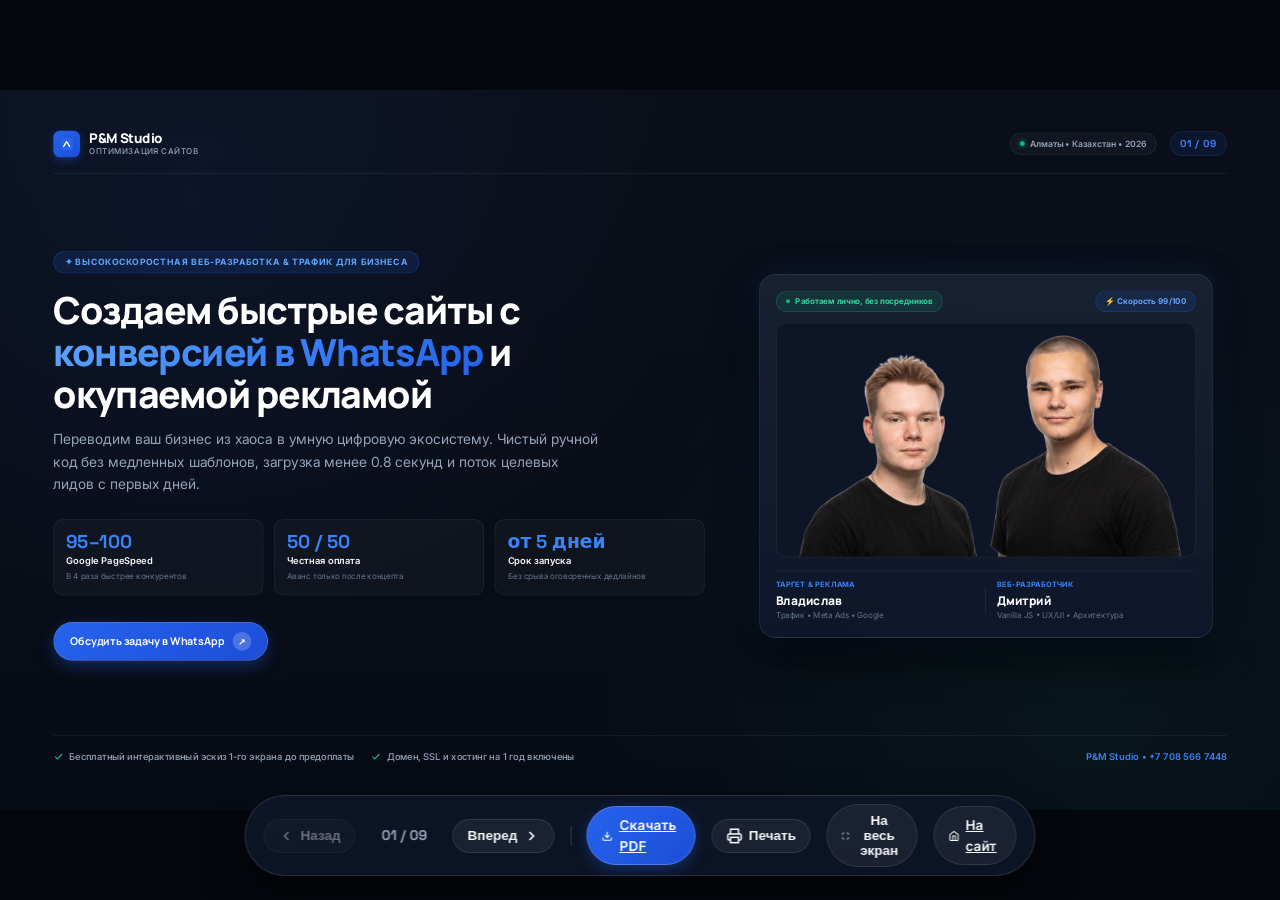
==== presentation.html @ f2757dce "Add 9-slide 16:9 commercial presentation deck (HTML & compiled PDF) with direct WhatsApp CTA" ====
<!DOCTYPE html>
<html lang="ru">
<head>
    <meta charset="UTF-8">
    <meta name="viewport" content="width=device-width, initial-scale=1.0">
    <title>P&M Studio – Коммерческое предложение и презентация</title>
    <meta name="description" content="Разработка быстрых продающих сайтов и запуск окупаемой рекламы в Казахстане. Презентация студии P&M Studio.">
    
    <!-- Google Fonts -->
    <link rel="preconnect" href="https://fonts.googleapis.com">
    <link rel="preconnect" href="https://fonts.gstatic.com" crossorigin>
    <link href="https://fonts.googleapis.com/css2?family=Inter:wght@400;500;600;700&family=Manrope:wght@600;700;800&family=Space+Grotesk:wght@600;700&display=swap" rel="stylesheet">
    
    <!-- Presentation CSS -->
    <link rel="stylesheet" href="css/presentation.css">
</head>
<body>

    <!-- SCREEN PRESENTATION VIEWPORT -->
    <div class="deck-viewport" id="viewport">
        <div class="deck-stage" id="stage">

            <!-- =================================================================
                 СЛАЙД 1: ТИТУЛЬНЫЙ ЭКРАН (COVER)
                 ================================================================= -->
            <section class="slide active" id="slide-1" data-slide="1">
                <header class="slide-header">
                    <div class="slide-brand">
                        <div class="brand-icon-box">
                            <svg width="22" height="22" viewBox="0 0 24 24" fill="none">
                                <rect x="2" y="2" width="20" height="20" rx="4" fill="#2563EB"/>
                                <path d="M7 16L12 8L17 16" stroke="white" stroke-width="2.2" stroke-linecap="round" stroke-linejoin="round"/>
                            </svg>
                        </div>
                        <div class="brand-title-wrap">
                            <span class="brand-name">P&M Studio</span>
                            <span class="brand-tagline">Оптимизация сайтов</span>
                        </div>
                    </div>
                    <div class="slide-meta-right">
                        <div class="meta-pill">
                            <span class="dot"></span>
                            <span>Алматы • Казахстан • 2026</span>
                        </div>
                        <div class="slide-number-badge">01 / 09</div>
                    </div>
                </header>

                <div class="slide-body">
                    <div class="slide-cover-layout">
                        <div class="cover-left">
                            <div class="cover-tagline-pill">
                                <span>✦ Высокоскоростная веб-разработка & Трафик для бизнеса</span>
                            </div>
                            <h1 class="cover-title">
                                Создаем быстрые сайты с <span class="highlight">конверсией в WhatsApp</span> и окупаемой рекламой
                            </h1>
                            <p class="cover-subtitle">
                                Переводим ваш бизнес из хаоса в умную цифровую экосистему. Чистый ручной код без медленных шаблонов, загрузка менее 0.8 секунд и поток целевых лидов с первых дней.
                            </p>

                            <div class="cover-pillars-grid">
                                <div class="pillar-box">
                                    <span class="pillar-num">95–100</span>
                                    <span class="pillar-label">Google PageSpeed</span>
                                    <span class="pillar-desc">В 4 раза быстрее конкурентов</span>
                                </div>
                                <div class="pillar-box">
                                    <span class="pillar-num">50 / 50</span>
                                    <span class="pillar-label">Честная оплата</span>
                                    <span class="pillar-desc">Аванс только после концепта</span>
                                </div>
                                <div class="pillar-box">
                                    <span class="pillar-num">от 5 дней</span>
                                    <span class="pillar-label">Срок запуска</span>
                                    <span class="pillar-desc">Без срыва оговоренных дедлайнов</span>
                                </div>
                            </div>

                            <div>
                                <a href="https://wa.me/77085667448?text=Здравствуйте!%20Хочу%20обсудить%20проект%20сайта" target="_blank" class="btn-deck">
                                    <span>Обсудить задачу в WhatsApp</span>
                                    <span class="btn-icon-circle">↗</span>
                                </a>
                            </div>
                        </div>

                        <div class="cover-right">
                            <div class="cover-team-card">
                                <div class="cover-badge-top">
                                    <div class="badge-live-chat">
                                        <span class="dot" style="width:6px;height:6px;border-radius:50%;background:#10B981;"></span>
                                        <span>Работаем лично, без посредников</span>
                                    </div>
                                    <div class="badge-pagespeed">
                                        <span>⚡ Скорость 99/100</span>
                                    </div>
                                </div>

                                <div class="cover-photo-wrap">
                                    <picture>
                                        <source srcset="images/team.webp" type="image/webp">
                                        <img src="images/team.png" alt="Владислав и Дмитрий — команда P&M Studio" width="600" height="340">
                                    </picture>
                                </div>

                                <div class="cover-founders-info">
                                    <div class="founder-box">
                                        <span class="founder-role-tag">Таргет & Реклама</span>
                                        <span class="founder-name-text">Владислав</span>
                                        <span class="founder-sub-desc">Трафик • Meta Ads • Google</span>
                                    </div>
                                    <div class="founder-col-divider"></div>
                                    <div class="founder-box">
                                        <span class="founder-role-tag">Веб-разработчик</span>
                                        <span class="founder-name-text">Дмитрий</span>
                                        <span class="founder-sub-desc">Vanilla JS • UX/UI • Архитектура</span>
                                    </div>
                                </div>
                            </div>
                        </div>
                    </div>
                </div>

                <footer class="slide-footer-bar">
                    <div class="footer-left">
                        <div class="footer-trust-item">
                            <svg width="16" height="16" viewBox="0 0 24 24" fill="none" stroke="currentColor" stroke-width="2.5"><path d="M20 6L9 17l-5-5"/></svg>
                            <span>Бесплатный интерактивный эскиз 1-го экрана до предоплаты</span>
                        </div>
                        <div class="footer-trust-item">
                            <svg width="16" height="16" viewBox="0 0 24 24" fill="none" stroke="currentColor" stroke-width="2.5"><path d="M20 6L9 17l-5-5"/></svg>
                            <span>Домен, SSL и хостинг на 1 год включены</span>
                        </div>
                    </div>
                    <div class="footer-right">
                        <span>P&M Studio • +7 708 566 7448</span>
                    </div>
                </footer>
            </section>

            <!-- =================================================================
                 СЛАЙД 2: ПРОБЛЕМА РЫНКА VS РЕШЕНИЕ
                 ================================================================= -->
            <section class="slide" id="slide-2" data-slide="2">
                <header class="slide-header">
                    <div class="slide-brand">
                        <div class="brand-icon-box">
                            <svg width="22" height="22" viewBox="0 0 24 24" fill="none">
                                <rect x="2" y="2" width="20" height="20" rx="4" fill="#2563EB"/>
                                <path d="M7 16L12 8L17 16" stroke="white" stroke-width="2.2" stroke-linecap="round" stroke-linejoin="round"/>
                            </svg>
                        </div>
                        <div class="brand-title-wrap">
                            <span class="brand-name">P&M Studio</span>
                            <span class="brand-tagline">Анализ рынка & Решение</span>
                        </div>
                    </div>
                    <div class="slide-meta-right">
                        <div class="meta-pill">
                            <span class="dot"></span>
                            <span>Сравнение подходов</span>
                        </div>
                        <div class="slide-number-badge">02 / 09</div>
                    </div>
                </header>

                <div class="slide-body">
                    <div class="slide-title-block">
                        <div class="slide-eyebrow">Большинство сайтов сливают до 60% бюджета</div>
                        <h2 class="slide-title">Почему типовые конструкторы и агентства подводят бизнес</h2>
                        <p class="slide-subtitle">Мы переосмыслили процесс разработки: устранили медленный код, посредников и рискованные предоплаты.</p>
                    </div>

                    <div class="comparison-bento-grid">
                        <!-- Negative Card -->
                        <div class="compare-card-column negative">
                            <div class="compare-card-head">
                                <div class="compare-card-title">
                                    <span>Обычные студии и конструкторы</span>
                                </div>
                                <span class="compare-badge">Зона финансовых потерь</span>
                            </div>

                            <div class="compare-points-list">
                                <div class="compare-point-row">
                                    <div class="point-icon-box">✕</div>
                                    <div class="point-text-wrap">
                                        <div class="point-headline">Тяжелые конструкторы (Tilda / WordPress)</div>
                                        <div class="point-desc">Сайты грузятся по 4–7 секунд из-за десятков плагинов. До 50% мобильных пользователей уходят, не дождавшись загрузки.</div>
                                    </div>
                                </div>

                                <div class="compare-point-row">
                                    <div class="point-icon-box">✕</div>
                                    <div class="point-text-wrap">
                                        <div class="point-headline">Бюрократия и «сломанный телефон»</div>
                                        <div class="point-desc">Общение через менеджеров, которые не понимают сути задачи. Месяцы бесконечных согласований и срыв сроков.</div>
                                    </div>
                                </div>

                                <div class="compare-point-row">
                                    <div class="point-icon-box">✕</div>
                                    <div class="point-text-wrap">
                                        <div class="point-headline">Оплата «кота в мешке»</div>
                                        <div class="point-desc">Требуют 50–100% предоплаты до показа дизайна. Если финальный вариант не нравится — вернуть деньги невозможно.</div>
                                    </div>
                                </div>

                                <div class="compare-point-row">
                                    <div class="point-icon-box">✕</div>
                                    <div class="point-text-wrap">
                                        <div class="point-headline">Сайт без трафика = 0 заявок</div>
                                        <div class="point-desc">Разработчики сдают пустую ссылку и уходят. Без настроенной рекламы, аналитики и пикселей сайт не окупается.</div>
                                    </div>
                                </div>
                            </div>
                        </div>

                        <!-- Positive Card -->
                        <div class="compare-card-column positive">
                            <div class="compare-card-head">
                                <div class="compare-card-title">
                                    <span>Инженерный подход P&M Studio</span>
                                </div>
                                <span class="compare-badge">Зона гарантированной окупаемости</span>
                            </div>

                            <div class="compare-points-list">
                                <div class="compare-point-row">
                                    <div class="point-icon-box">✓</div>
                                    <div class="point-text-wrap">
                                        <div class="point-headline">Чистый ручной код (Vanilla HTML/CSS/JS)</div>
                                        <div class="point-desc">Мгновенный отклик менее 0.8 секунд, рейтинг 95–100 в PageSpeed. Трафик не теряется, конверсия в заявку возрастает.</div>
                                    </div>
                                </div>

                                <div class="compare-point-row">
                                    <div class="point-icon-box">✓</div>
                                    <div class="point-text-wrap">
                                        <div class="point-headline">Прямой чат с основателями студии</div>
                                        <div class="point-desc">Личный диалог с Владиславом (таргет) и Дмитрием (разработка). Ответ в WhatsApp за 10 минут, решение задач в день обращения.</div>
                                    </div>
                                </div>

                                <div class="compare-point-row">
                                    <div class="point-icon-box">✓</div>
                                    <div class="point-text-wrap">
                                        <div class="point-headline">Бесплатный концепт до внесения предоплаты</div>
                                        <div class="point-desc">Отрисовываем первый экран за 24 часа. Вы платите 50% только тогда, когда вам действительно понравился концепт.</div>
                                    </div>
                                </div>

                                <div class="compare-point-row">
                                    <div class="point-icon-box">✓</div>
                                    <div class="point-text-wrap">
                                        <div class="point-headline">Связка «Сайт + Трафик-машина» под ключ</div>
                                        <div class="point-desc">Подключаем Meta Pixel, Google Ads, GA4 и воронку в WhatsApp. Вы начинаете получать целевые заявки сразу после релиза.</div>
                                    </div>
                                </div>
                            </div>
                        </div>
                    </div>
                </div>

                <footer class="slide-footer-bar">
                    <div class="footer-left">
                        <div class="footer-trust-item">
                            <svg width="16" height="16" viewBox="0 0 24 24" fill="none" stroke="currentColor" stroke-width="2.5"><path d="M20 6L9 17l-5-5"/></svg>
                            <span>Отказ от шаблонных тем ради чистого интерфейса и скорости</span>
                        </div>
                    </div>
                    <div class="footer-right">
                        <span>P&M Studio • Инженерный стандарт</span>
                    </div>
                </footer>
            </section>

            <!-- =================================================================
                 СЛАЙД 3: КОМАНДА И ПРЯМОЙ ДИАЛОГ
                 ================================================================= -->
            <section class="slide" id="slide-3" data-slide="3">
                <header class="slide-header">
                    <div class="slide-brand">
                        <div class="brand-icon-box">
                            <svg width="22" height="22" viewBox="0 0 24 24" fill="none">
                                <rect x="2" y="2" width="20" height="20" rx="4" fill="#2563EB"/>
                                <path d="M7 16L12 8L17 16" stroke="white" stroke-width="2.2" stroke-linecap="round" stroke-linejoin="round"/>
                            </svg>
                        </div>
                        <div class="brand-title-wrap">
                            <span class="brand-name">P&M Studio</span>
                            <span class="brand-tagline">Команда & Ответственность</span>
                        </div>
                    </div>
                    <div class="slide-meta-right">
                        <div class="meta-pill">
                            <span class="dot"></span>
                            <span>Личная ответственность</span>
                        </div>
                        <div class="slide-number-badge">03 / 09</div>
                    </div>
                </header>

                <div class="slide-body">
                    <div class="slide-title-block">
                        <div class="slide-eyebrow">Без наценок на штат менеджеров и офис</div>
                        <h2 class="slide-title">Вы работаете напрямую с авторами вашего проекта</h2>
                        <p class="slide-subtitle">Каждую строчку кода и рекламную связку настраивают профильные специалисты с персональной ответственностью за результат.</p>
                    </div>

                    <div class="team-slide-grid">
                        <!-- Expert 1: Vladislav -->
                        <div class="expert-card">
                            <div>
                                <div class="expert-header">
                                    <div class="expert-avatar-circle">
                                        <svg width="34" height="34" viewBox="0 0 24 24" fill="none" stroke="currentColor" stroke-width="2"><path d="m22 2-7 20-4-9-9-4Z"/><path d="M22 2 11 13"/></svg>
                                    </div>
                                    <div class="expert-header-info">
                                        <span class="expert-tag">Трафик & Лидогенерация</span>
                                        <h3 class="expert-name">Владислав</h3>
                                    </div>
                                </div>

                                <div class="expert-bullets">
                                    <div class="bullet-item">
                                        <svg width="18" height="18" viewBox="0 0 24 24" fill="none" stroke="currentColor" stroke-width="2.5"><polyline points="20 6 9 17 4 12"/></svg>
                                        <span><strong>Таргетированная реклама:</strong> Полная настройка Meta Business Suite, Instagram & Facebook Ads с точным гео по Казахстану.</span>
                                    </div>
                                    <div class="bullet-item">
                                        <svg width="18" height="18" viewBox="0 0 24 24" fill="none" stroke="currentColor" stroke-width="2.5"><polyline points="20 6 9 17 4 12"/></svg>
                                        <span><strong>Контекстная реклама:</strong> Сбор горячего спроса в Google Search. Привлечение клиентов, готовых купить прямо сейчас.</span>
                                    </div>
                                    <div class="bullet-item">
                                        <svg width="18" height="18" viewBox="0 0 24 24" fill="none" stroke="currentColor" stroke-width="2.5"><polyline points="20 6 9 17 4 12"/></svg>
                                        <span><strong>Сквозная аналитика:</strong> Настройка событий клика в WhatsApp, Google Analytics 4 и контроль окупаемости (ROAS / CPL).</span>
                                    </div>
                                </div>
                            </div>

                            <div class="expert-metric-badge">
                                <span class="metric-badge-label">Главный KPI специалиста:</span>
                                <span class="metric-badge-val">Окупаемость каждого тенге бюджета</span>
                            </div>
                        </div>

                        <!-- Expert 2: Dmitry -->
                        <div class="expert-card">
                            <div>
                                <div class="expert-header">
                                    <div class="expert-avatar-circle" style="background: linear-gradient(135deg, rgba(16, 185, 129, 0.25) 0%, rgba(15, 23, 42, 0.8) 100%); border-color: rgba(16, 185, 129, 0.4); color: var(--trust-green-light);">
                                        <svg width="34" height="34" viewBox="0 0 24 24" fill="none" stroke="currentColor" stroke-width="2"><polyline points="16 18 22 12 16 6"/><polyline points="8 6 2 12 8 18"/></svg>
                                    </div>
                                    <div class="expert-header-info">
                                        <span class="expert-tag" style="color: var(--trust-green-light);">Веб-разработчик & UI-архитектор</span>
                                        <h3 class="expert-name">Дмитрий</h3>
                                    </div>
                                </div>

                                <div class="expert-bullets">
                                    <div class="bullet-item">
                                        <svg width="18" height="18" viewBox="0 0 24 24" fill="none" stroke="currentColor" stroke-width="2.5"><polyline points="20 6 9 17 4 12"/></svg>
                                        <span><strong>Чистый Vanilla код:</strong> Разработка без медленных тяжелых фреймворков. Скорость загрузки сайта менее 0.8 секунд.</span>
                                    </div>
                                    <div class="bullet-item">
                                        <svg width="18" height="18" viewBox="0 0 24 24" fill="none" stroke="currentColor" stroke-width="2.5"><polyline points="20 6 9 17 4 12"/></svg>
                                        <span><strong>UI/UX дизайн с конверсией:</strong> Индивидуальная проработка интерфейсов в Figma с фокусом на простоту заказа в 1 клик.</span>
                                    </div>
                                    <div class="bullet-item">
                                        <svg width="18" height="18" viewBox="0 0 24 24" fill="none" stroke="currentColor" stroke-width="2.5"><polyline points="20 6 9 17 4 12"/></svg>
                                        <span><strong>100% Адаптивность:</strong> Pixel-perfect верстка под любые мобильные телефоны, планшеты и retina-экраны.</span>
                                    </div>
                                </div>
                            </div>

                            <div class="expert-metric-badge">
                                <span class="metric-badge-label">Главный KPI специалиста:</span>
                                <span class="metric-badge-val">PageSpeed 95+ и запуск от 5 дней</span>
                            </div>
                        </div>
                    </div>
                </div>

                <footer class="slide-footer-bar">
                    <div class="footer-left">
                        <div class="footer-trust-item">
                            <svg width="16" height="16" viewBox="0 0 24 24" fill="none" stroke="currentColor" stroke-width="2.5"><path d="M20 6L9 17l-5-5"/></svg>
                            <span>Общий чат в WhatsApp с дизайнером и разработчиком: вы видите ход работ ежедневно</span>
                        </div>
                    </div>
                    <div class="footer-right">
                        <span>Прямой диалог • Без посредников</span>
                    </div>
                </footer>
            </section>

            <!-- =================================================================
                 СЛАЙД 4: ЖИВОЕ ПОРТФОЛИО С КЕЙСАМИ
                 ================================================================= -->
            <section class="slide" id="slide-4" data-slide="4">
                <header class="slide-header">
                    <div class="slide-brand">
                        <div class="brand-icon-box">
                            <svg width="22" height="22" viewBox="0 0 24 24" fill="none">
                                <rect x="2" y="2" width="20" height="20" rx="4" fill="#2563EB"/>
                                <path d="M7 16L12 8L17 16" stroke="white" stroke-width="2.2" stroke-linecap="round" stroke-linejoin="round"/>
                            </svg>
                        </div>
                        <div class="brand-title-wrap">
                            <span class="brand-name">P&M Studio</span>
                            <span class="brand-tagline">Живое портфолио</span>
                        </div>
                    </div>
                    <div class="slide-meta-right">
                        <div class="meta-pill">
                            <span class="dot"></span>
                            <span>Проекты в проде</span>
                        </div>
                        <div class="slide-number-badge">04 / 09</div>
                    </div>
                </header>

                <div class="slide-body">
                    <div class="slide-title-block">
                        <div class="slide-eyebrow">Реальные работающие сайты клиентов</div>
                        <h2 class="slide-title">Решения, которые приносят прибыль каждый день</h2>
                        <p class="slide-subtitle">Не статичные картинки с концептами, а полноценные работающие сайты с быстрой загрузкой и прямыми заявками в WhatsApp.</p>
                    </div>

                    <div class="portfolio-slide-grid">
                        <!-- Case 1: Avtoprokat -->
                        <a href="https://wateri1.github.io/marketing_avtoprokat/" target="_blank" class="portfolio-case-card">
                            <div class="case-media-box">
                                <img src="images/portfolio_avtoprokat.webp" alt="Автопрокат Премиум & Комфорт">
                                <div class="case-overlay-badges">
                                    <span class="case-category-badge">Автопрокат 24/7 • Алматы</span>
                                    <span class="case-live-pill"><span class="dot"></span>Live Demo</span>
                                </div>
                            </div>
                            <div class="case-info-content">
                                <div>
                                    <div class="case-title-row">
                                        <h3 class="case-name">Автопрокат «Премиум & Комфорт»</h3>
                                        <div class="case-arrow-icon">↗</div>
                                    </div>
                                    <p class="case-desc">
                                        Интерактивный сервис посуточной аренды авто: умный калькулятор стоимости с накопительной скидкой до 35%, фильтр автопарка и моментальная отправка брони в WhatsApp.
                                    </p>
                                </div>
                                <div class="case-metrics-bar">
                                    <div class="case-metric-tag">
                                        <svg width="16" height="16" viewBox="0 0 24 24" fill="none" stroke="currentColor" stroke-width="2.5"><polyline points="20 6 9 17 4 12"/></svg>
                                        <span>Скорость 98/100 • Загрузка 0.7с</span>
                                    </div>
                                    <span class="case-link-text">Протестировать сайт &rarr;</span>
                                </div>
                            </div>
                        </a>

                        <!-- Case 2: Detailing -->
                        <a href="https://wateri1.github.io/detailing-site/" target="_blank" class="portfolio-case-card">
                            <div class="case-media-box">
                                <img src="images/portfolio_detailing.webp" alt="DETAIL. Студия детейлинга">
                                <div class="case-overlay-badges">
                                    <span class="case-category-badge">Детейлинг студия • Премиум</span>
                                    <span class="case-live-pill"><span class="dot"></span>Live Demo</span>
                                </div>
                            </div>
                            <div class="case-info-content">
                                <div>
                                    <div class="case-title-row">
                                        <h3 class="case-name">DETAIL. Студия премиального детейлинга</h3>
                                        <div class="case-arrow-icon">↗</div>
                                    </div>
                                    <p class="case-desc">
                                        Атмосферный тёмный интерфейс high-end уровня: подробный каталог услуг (керамика, полировка, химчистка), прозрачный прайс-лист и быстрая онлайн-запись мастера.
                                    </p>
                                </div>
                                <div class="case-metrics-bar">
                                    <div class="case-metric-tag">
                                        <svg width="16" height="16" viewBox="0 0 24 24" fill="none" stroke="currentColor" stroke-width="2.5"><polyline points="20 6 9 17 4 12"/></svg>
                                        <span>Рост среднего чека • Высокое доверие</span>
                                    </div>
                                    <span class="case-link-text">Протестировать сайт &rarr;</span>
                                </div>
                            </div>
                        </a>
                    </div>
                </div>

                <footer class="slide-footer-bar">
                    <div class="footer-left">
                        <div class="footer-trust-item">
                            <svg width="16" height="16" viewBox="0 0 24 24" fill="none" stroke="currentColor" stroke-width="2.5"><path d="M20 6L9 17l-5-5"/></svg>
                            <span>Нажмите на любой кейс, чтобы протестировать его функционал и адаптивность в реальном времени</span>
                        </div>
                    </div>
                    <div class="footer-right">
                        <span>P&M Studio • Реальные кейсы</span>
                    </div>
                </footer>
            </section>

            <!-- =================================================================
                 СЛАЙД 5: ТРАФИК И РЕКЛАМА (ПОЛНАЯ ВОРОНКА)
                 ================================================================= -->
            <section class="slide" id="slide-5" data-slide="5">
                <header class="slide-header">
                    <div class="slide-brand">
                        <div class="brand-icon-box">
                            <svg width="22" height="22" viewBox="0 0 24 24" fill="none">
                                <rect x="2" y="2" width="20" height="20" rx="4" fill="#2563EB"/>
                                <path d="M7 16L12 8L17 16" stroke="white" stroke-width="2.2" stroke-linecap="round" stroke-linejoin="round"/>
                            </svg>
                        </div>
                        <div class="brand-title-wrap">
                            <span class="brand-name">P&M Studio</span>
                            <span class="brand-tagline">Трафик-Машина</span>
                        </div>
                    </div>
                    <div class="slide-meta-right">
                        <div class="meta-pill">
                            <span class="dot"></span>
                            <span>Лидогенерация под ключ</span>
                        </div>
                        <div class="slide-number-badge">05 / 09</div>
                    </div>
                </header>

                <div class="slide-body">
                    <div class="slide-title-block">
                        <div class="slide-eyebrow">Сайт без рекламы — это визитка в пустыне</div>
                        <h2 class="slide-title">Приводим целевых платежеспособных клиентов</h2>
                        <p class="slide-subtitle">Мы настраиваем таргетированную и контекстную рекламу так, чтобы каждый вложенный тенге окупался новыми обращениями.</p>
                    </div>

                    <div class="traffic-steps-bento">
                        <!-- Step 1 -->
                        <div class="traffic-step-card">
                            <div class="traffic-step-top">
                                <span class="traffic-step-num">01</span>
                                <span class="traffic-step-badge">Фундамент</span>
                            </div>
                            <h3 class="traffic-step-title">Подготовка и защита кабинетов</h3>
                            <p class="traffic-step-desc">Регистрация и верификация Meta Business Suite и Google Ads. Привязка доменов, установка Meta Pixel и тегов конверсий. Защита от блокировок.</p>
                            <div class="traffic-step-tags">
                                <span class="t-tag">Meta Business</span>
                                <span class="t-tag">Google Ads</span>
                                <span class="t-tag">Пиксели</span>
                            </div>
                        </div>

                        <!-- Step 2 -->
                        <div class="traffic-step-card">
                            <div class="traffic-step-top">
                                <span class="traffic-step-num">02</span>
                                <span class="traffic-step-badge">Аналитика</span>
                            </div>
                            <h3 class="traffic-step-title">Медиаплан и прогноз расходов</h3>
                            <p class="traffic-step-desc">Глубокий анализ конкурентов в вашей нише по Казахстану. Расчет оптимального бюджета, прогноз стоимости клика (CPC) и стоимости заявки (CPL).</p>
                            <div class="traffic-step-tags">
                                <span class="t-tag">Анализ ниши</span>
                                <span class="t-tag">Прогноз CPL</span>
                                <span class="t-tag">Медиаплан</span>
                            </div>
                        </div>

                        <!-- Step 3 -->
                        <div class="traffic-step-card">
                            <div class="traffic-step-top">
                                <span class="traffic-step-num">03</span>
                                <span class="traffic-step-badge">Запуск</span>
                            </div>
                            <h3 class="traffic-step-title">Таргет и контекстная реклама</h3>
                            <p class="traffic-step-desc">Разработка сочных креативов и сильных офферов. Точный гео-таргетинг по городам КЗ, горячие поисковые ключи в Google Search.</p>
                            <div class="traffic-step-tags">
                                <span class="t-tag">Instagram/FB</span>
                                <span class="t-tag">Google Search</span>
                                <span class="t-tag">Креативы</span>
                            </div>
                        </div>

                        <!-- Step 4 -->
                        <div class="traffic-step-card">
                            <div class="traffic-step-top">
                                <span class="traffic-step-num">04</span>
                                <span class="traffic-step-badge">Контроль</span>
                            </div>
                            <h3 class="traffic-step-title">Сквозная аналитика и оптимизация</h3>
                            <p class="traffic-step-desc">Интеграция Google Analytics 4. Ежедневный контроль ставок, отключение неэффективных связок и прозрачные еженедельные отчеты по ROI.</p>
                            <div class="traffic-step-tags">
                                <span class="t-tag">Google Analytics 4</span>
                                <span class="t-tag">Оптимизация</span>
                                <span class="t-tag">Отчеты</span>
                            </div>
                        </div>
                    </div>

                    <div class="traffic-banner-wide">
                        <div class="t-banner-left">
                            <div class="t-banner-icon">
                                <svg width="24" height="24" viewBox="0 0 24 24" fill="none" stroke="currentColor" stroke-width="2.2"><path d="M12 2v4"/><path d="m4.93 4.93 2.83 2.83"/><path d="M2 12h4"/><path d="m4.93 19.07 2.83-2.83"/><path d="M12 22v-4"/><path d="m19.07 19.07-2.83-2.83"/><path d="M22 12h-4"/><path d="m19.07 4.93-2.83 2.83"/></svg>
                            </div>
                            <div class="t-banner-texts">
                                <h4>Специальный бонус: Скидка 5% при комплексном заказе «Сайт + Реклама»</h4>
                                <p>Рассчитаем персонализированный медиаплан и покажем прогноз заявок еще до запуска кампаний.</p>
                            </div>
                        </div>
                        <div>
                            <a href="https://wa.me/77085667448?text=Здравствуйте!%20Хочу%20рассчитать%20медиаплан%20и%20запуск%20рекламы" target="_blank" class="btn-deck" style="padding: 10px 20px; font-size: 14.5px;">
                                <span>Рассчитать медиаплан</span>
                                <span class="btn-icon-circle">↗</span>
                            </a>
                        </div>
                    </div>
                </div>

                <footer class="slide-footer-bar">
                    <div class="footer-left">
                        <div class="footer-trust-item">
                            <svg width="16" height="16" viewBox="0 0 24 24" fill="none" stroke="currentColor" stroke-width="2.5"><path d="M20 6L9 17l-5-5"/></svg>
                            <span>Трафик направляется прямо в WhatsApp с предзаполненным текстом заявки</span>
                        </div>
                    </div>
                    <div class="footer-right">
                        <span>P&M Studio • Лидогенерация</span>
                    </div>
                </footer>
            </section>

            <!-- =================================================================
                 СЛАЙД 6: ТАРИФНАЯ СЕТКА
                 ================================================================= -->
            <section class="slide" id="slide-6" data-slide="6">
                <header class="slide-header">
                    <div class="slide-brand">
                        <div class="brand-icon-box">
                            <svg width="22" height="22" viewBox="0 0 24 24" fill="none">
                                <rect x="2" y="2" width="20" height="20" rx="4" fill="#2563EB"/>
                                <path d="M7 16L12 8L17 16" stroke="white" stroke-width="2.2" stroke-linecap="round" stroke-linejoin="round"/>
                            </svg>
                        </div>
                        <div class="brand-title-wrap">
                            <span class="brand-name">P&M Studio</span>
                            <span class="brand-tagline">Тарифы & Инвестиции</span>
                        </div>
                    </div>
                    <div class="slide-meta-right">
                        <div class="meta-pill">
                            <span class="dot"></span>
                            <span>Фиксированная стоимость</span>
                        </div>
                        <div class="slide-number-badge">06 / 09</div>
                    </div>
                </header>

                <div class="slide-body">
                    <div class="slide-title-block">
                        <div class="slide-eyebrow">Никаких скрытых платежей в процессе</div>
                        <h2 class="slide-title">Прозрачные тарифы под любые масштабы бизнеса</h2>
                        <p class="slide-subtitle">Стоимость и состав работ фиксируются в смете до начала разработки. Никаких доплат за правки или хостинг.</p>
                    </div>

                    <div class="pricing-slide-grid">
                        <!-- Tier 1 -->
                        <div class="pricing-deck-card">
                            <div>
                                <div class="price-card-head">
                                    <h3 class="price-card-name">Лендинг пейдж</h3>
                                    <div class="price-card-val">от 95 000 ₸</div>
                                    <div class="price-card-timeline">Срок: 3–5 рабочих дней</div>
                                    <p class="price-card-summary">Идеально для быстрого старта, тестирования ниши или рекламы моно-товара.</p>
                                </div>

                                <div class="price-features-list">
                                    <div class="p-feat-item">
                                        <svg width="15" height="15" viewBox="0 0 24 24" fill="none" stroke="currentColor" stroke-width="2.5"><polyline points="20 6 9 17 4 12"/></svg>
                                        <span>До 7 продающих блоков</span>
                                    </div>
                                    <div class="p-feat-item">
                                        <svg width="15" height="15" viewBox="0 0 24 24" fill="none" stroke="currentColor" stroke-width="2.5"><polyline points="20 6 9 17 4 12"/></svg>
                                        <span>Продающий копирайтинг и УТП</span>
                                    </div>
                                    <div class="p-feat-item">
                                        <svg width="15" height="15" viewBox="0 0 24 24" fill="none" stroke="currentColor" stroke-width="2.5"><polyline points="20 6 9 17 4 12"/></svg>
                                        <span>Интеграция с WhatsApp в 1 клик</span>
                                    </div>
                                    <div class="p-feat-item">
                                        <svg width="15" height="15" viewBox="0 0 24 24" fill="none" stroke="currentColor" stroke-width="2.5"><polyline points="20 6 9 17 4 12"/></svg>
                                        <span>Базовая SEO-оптимизация</span>
                                    </div>
                                </div>
                            </div>

                            <a href="https://wa.me/77085667448?text=Здравствуйте!%20Хочу%20заказать%20тариф%20Лендинг%20за%2095%20000%20тг" target="_blank" class="price-card-btn">
                                <span>Выбрать тариф &rarr;</span>
                            </a>
                        </div>

                        <!-- Tier 2 (Popular) -->
                        <div class="pricing-deck-card popular">
                            <div class="popular-badge-ribbon">ХИТ ПРОДАЖ</div>
                            <div>
                                <div class="price-card-head">
                                    <h3 class="price-card-name">Сайт-визитка / Каталог</h3>
                                    <div class="price-card-val">от 160 000 ₸</div>
                                    <div class="price-card-timeline">Срок: 5–7 рабочих дней</div>
                                    <p class="price-card-summary">Полноценное онлайн-представительство с витриной услуг или товаров.</p>
                                </div>

                                <div class="price-features-list">
                                    <div class="p-feat-item">
                                        <svg width="15" height="15" viewBox="0 0 24 24" fill="none" stroke="currentColor" stroke-width="2.5"><polyline points="20 6 9 17 4 12"/></svg>
                                        <span>До 15 блоков / 5 страниц</span>
                                    </div>
                                    <div class="p-feat-item">
                                        <svg width="15" height="15" viewBox="0 0 24 24" fill="none" stroke="currentColor" stroke-width="2.5"><polyline points="20 6 9 17 4 12"/></svg>
                                        <span>Удобная админ-панель</span>
                                    </div>
                                    <div class="p-feat-item">
                                        <svg width="15" height="15" viewBox="0 0 24 24" fill="none" stroke="currentColor" stroke-width="2.5"><polyline points="20 6 9 17 4 12"/></svg>
                                        <span>Каталог товаров/услуг с фильтрами</span>
                                    </div>
                                    <div class="p-feat-item">
                                        <svg width="15" height="15" viewBox="0 0 24 24" fill="none" stroke="currentColor" stroke-width="2.5"><polyline points="20 6 9 17 4 12"/></svg>
                                        <span>Полное SEO под поиск Google</span>
                                    </div>
                                </div>
                            </div>

                            <a href="https://wa.me/77085667448?text=Здравствуйте!%20Хочу%20заказать%20тариф%20Каталог%20за%20160%20000%20тг" target="_blank" class="price-card-btn">
                                <span>Выбрать этот тариф &rarr;</span>
                            </a>
                        </div>

                        <!-- Tier 3 -->
                        <div class="pricing-deck-card">
                            <div>
                                <div class="price-card-head">
                                    <h3 class="price-card-name">Корпоративный сайт</h3>
                                    <div class="price-card-val">от 260 000 ₸</div>
                                    <div class="price-card-timeline">Срок: 7–12 рабочих дней</div>
                                    <p class="price-card-summary">Масштабный проект для B2B, производств, медицинских клиник и дистрибьюторов.</p>
                                </div>

                                <div class="price-features-list">
                                    <div class="p-feat-item">
                                        <svg width="15" height="15" viewBox="0 0 24 24" fill="none" stroke="currentColor" stroke-width="2.5"><polyline points="20 6 9 17 4 12"/></svg>
                                        <span>Разветвленная структура</span>
                                    </div>
                                    <div class="p-feat-item">
                                        <svg width="15" height="15" viewBox="0 0 24 24" fill="none" stroke="currentColor" stroke-width="2.5"><polyline points="20 6 9 17 4 12"/></svg>
                                        <span>Мультиязычность (каз, рус, англ)</span>
                                    </div>
                                    <div class="p-feat-item">
                                        <svg width="15" height="15" viewBox="0 0 24 24" fill="none" stroke="currentColor" stroke-width="2.5"><polyline points="20 6 9 17 4 12"/></svg>
                                        <span>Блог / Новости / Кейсы</span>
                                    </div>
                                    <div class="p-feat-item">
                                        <svg width="15" height="15" viewBox="0 0 24 24" fill="none" stroke="currentColor" stroke-width="2.5"><polyline points="20 6 9 17 4 12"/></svg>
                                        <span>Интеграция с CRM (Amo/Bitrix)</span>
                                    </div>
                                </div>
                            </div>

                            <a href="https://wa.me/77085667448?text=Здравствуйте!%20Хочу%20обсудить%20Корпоративный%20сайт" target="_blank" class="price-card-btn">
                                <span>Выбрать тариф &rarr;</span>
                            </a>
                        </div>

                        <!-- Tier 4 -->
                        <div class="pricing-deck-card">
                            <div>
                                <div class="price-card-head">
                                    <h3 class="price-card-name">Конструктор сайта</h3>
                                    <div class="price-card-val">от 70 000 ₸</div>
                                    <div class="price-card-timeline">Срок: зависит от модулей</div>
                                    <p class="price-card-summary">Персональная сборка: выбирайте только те блоки, которые нужны прямо сейчас.</p>
                                </div>

                                <div class="price-features-list">
                                    <div class="p-feat-item">
                                        <svg width="15" height="15" viewBox="0 0 24 24" fill="none" stroke="currentColor" stroke-width="2.5"><polyline points="20 6 9 17 4 12"/></svg>
                                        <span>Модули под ваши задачи</span>
                                    </div>
                                    <div class="p-feat-item">
                                        <svg width="15" height="15" viewBox="0 0 24 24" fill="none" stroke="currentColor" stroke-width="2.5"><polyline points="20 6 9 17 4 12"/></svg>
                                        <span>Гибкое масштабирование</span>
                                    </div>
                                    <div class="p-feat-item">
                                        <svg width="15" height="15" viewBox="0 0 24 24" fill="none" stroke="currentColor" stroke-width="2.5"><polyline points="20 6 9 17 4 12"/></svg>
                                        <span>Подключение онлайн-оплаты</span>
                                    </div>
                                    <div class="p-feat-item">
                                        <svg width="15" height="15" viewBox="0 0 24 24" fill="none" stroke="currentColor" stroke-width="2.5"><polyline points="20 6 9 17 4 12"/></svg>
                                        <span>Оптимизация под ваш бюджет</span>
                                    </div>
                                </div>
                            </div>

                            <a href="https://wa.me/77085667448?text=Здравствуйте!%20Хочу%20собрать%20сайт%20через%20Конструктор" target="_blank" class="price-card-btn">
                                <span>Рассчитать смету &rarr;</span>
                            </a>
                        </div>
                    </div>
                </div>

                <footer class="slide-footer-bar">
                    <div class="footer-left">
                        <div class="footer-trust-item">
                            <svg width="16" height="16" viewBox="0 0 24 24" fill="none" stroke="currentColor" stroke-width="2.5"><path d="M20 6L9 17l-5-5"/></svg>
                            <span>Оплата 50/50: второй платеж только после проверки и принятия готового сайта</span>
                        </div>
                    </div>
                    <div class="footer-right">
                        <span>P&M Studio • Фиксированные цены</span>
                    </div>
                </footer>
            </section>

            <!-- =================================================================
                 СЛАЙД 7: ВСЁ ВКЛЮЧЕНО (0 ₸ ДОПЛАТ)
                 ================================================================= -->
            <section class="slide" id="slide-7" data-slide="7">
                <header class="slide-header">
                    <div class="slide-brand">
                        <div class="brand-icon-box">
                            <svg width="22" height="22" viewBox="0 0 24 24" fill="none">
                                <rect x="2" y="2" width="20" height="20" rx="4" fill="#2563EB"/>
                                <path d="M7 16L12 8L17 16" stroke="white" stroke-width="2.2" stroke-linecap="round" stroke-linejoin="round"/>
                            </svg>
                        </div>
                        <div class="brand-title-wrap">
                            <span class="brand-name">P&M Studio</span>
                            <span class="brand-tagline">Всё включено</span>
                        </div>
                    </div>
                    <div class="slide-meta-right">
                        <div class="meta-pill">
                            <span class="dot"></span>
                            <span>Готовый инструмент под ключ</span>
                        </div>
                        <div class="slide-number-badge">07 / 09</div>
                    </div>
                </header>

                <div class="slide-body">
                    <div class="slide-title-block">
                        <div class="slide-eyebrow">0 ₸ дополнительных скрытых платежей</div>
                        <h2 class="slide-title">Всё необходимое уже входит в стоимость любого тарифа</h2>
                        <p class="slide-subtitle">Мы сдаем проект, который начинает работать сразу. Вам не придется докупать домены, сертификаты или нанимать сторонних специалистов.</p>
                    </div>

                    <div class="included-slide-grid">
                        <!-- Item 1 -->
                        <div class="included-item-card">
                            <div class="inc-card-head">
                                <div class="inc-icon-box">
                                    <svg width="28" height="28" viewBox="0 0 24 24" fill="none" stroke="currentColor" stroke-width="2"><circle cx="12" cy="12" r="10"/><path d="M12 2a15.3 15.3 0 0 1 4 10 15.3 15.3 0 0 1-4 10 15.3 15.3 0 0 1-4-10 15.3 15.3 0 0 1 4-10z"/><path d="M2 12h20"/></svg>
                                </div>
                                <span class="inc-badge-zero">0 ₸ в первый год</span>
                            </div>
                            <div>
                                <h3 class="inc-title">Домен и скоростной хостинг на 1 год</h3>
                                <p class="inc-desc">Регистрируем домен в зоне .kz или .com на ваше имя. Размещаем сайт на защищенном скоростном сервере с аптаймом 99.9%.</p>
                            </div>
                        </div>

                        <!-- Item 2 -->
                        <div class="included-item-card">
                            <div class="inc-card-head">
                                <div class="inc-icon-box">
                                    <svg width="28" height="28" viewBox="0 0 24 24" fill="none" stroke="currentColor" stroke-width="2"><rect x="3" y="11" width="18" height="11" rx="2" ry="2"/><path d="M7 11V7a5 5 0 0 1 10 0v4"/></svg>
                                </div>
                                <span class="inc-badge-zero">Включено</span>
                            </div>
                            <div>
                                <h3 class="inc-title">SSL-сертификат безопасности (https)</h3>
                                <p class="inc-desc">Устанавливаем криптографический сертификат безопасности. Защита персональных данных, доверие браузеров и обязательное требование Google.</p>
                            </div>
                        </div>

                        <!-- Item 3 -->
                        <div class="included-item-card">
                            <div class="inc-card-head">
                                <div class="inc-icon-box">
                                    <svg width="28" height="28" viewBox="0 0 24 24" fill="none" stroke="currentColor" stroke-width="2"><rect x="5" y="2" width="14" height="20" rx="2" ry="2"/><line x1="12" y1="18" x2="12.01" y2="18"/></svg>
                                </div>
                                <span class="inc-badge-zero">Включено</span>
                            </div>
                            <div>
                                <h3 class="inc-title">100% Мобильная адаптация</h3>
                                <p class="inc-desc">Тестируем отображение на iPhone, Android, планшетах и широкоформатных экранах. Удобные кнопки и комфортное чтение шрифтов.</p>
                            </div>
                        </div>

                        <!-- Item 4 -->
                        <div class="included-item-card">
                            <div class="inc-card-head">
                                <div class="inc-icon-box">
                                    <svg width="28" height="28" viewBox="0 0 24 24" fill="none" stroke="currentColor" stroke-width="2"><polyline points="22 12 18 12 15 21 9 3 6 12 2 12"/></svg>
                                </div>
                                <span class="inc-badge-zero">95+ баллов</span>
                            </div>
                            <div>
                                <h3 class="inc-title">Оптимизация скорости Google PageSpeed</h3>
                                <p class="inc-desc">Сжатие графики в современный WebP формат, чистый код без лишних скриптов. Сайт летает даже при слабом 4G-соединении.</p>
                            </div>
                        </div>

                        <!-- Item 5 -->
                        <div class="included-item-card">
                            <div class="inc-card-head">
                                <div class="inc-icon-box">
                                    <svg width="28" height="28" viewBox="0 0 24 24" fill="none" stroke="currentColor" stroke-width="2"><path d="M17.472 14.382c-.297-.149-1.758-.867-2.03-.967-.273-.099-.471-.148-.67.15-.197.297-.767.966-.94 1.164-.173.199-.347.223-.644.075-.297-.15-1.255-.463-2.39-1.475-.883-.788-1.48-1.761-1.653-2.059-.173-.297-.018-.458.13-.606.134-.133.298-.347.446-.52.149-.174.198-.298.298-.497.099-.198.05-.371-.025-.52-.075-.149-.669-1.612-.916-2.207-.242-.579-.487-.5-.669-.51a12.8 12.8 0 0 0-.57-.01c-.198 0-.52.074-.792.372-.272.297-1.04 1.016-1.04 2.479 0 1.462 1.065 2.875 1.213 3.074.149.198 2.096 3.2 5.077 4.487.709.306 1.262.489 1.694.625.712.227 1.36.195 1.871.118.571-.085 1.758-.719 2.006-1.413.248-.694.248-1.289.173-1.413-.074-.124-.272-.198-.57-.347m-5.421 7.403h-.004a9.87 9.87 0 0 1-5.031-1.378l-.361-.214-3.741.982.998-3.648-.235-.374a9.86 9.86 0 0 1-1.51-5.26c.001-5.45 4.436-9.884 9.888-9.884 2.64 0 5.122 1.03 6.988 2.898a9.825 9.825 0 0 1 2.893 6.994c-.003 5.45-4.437 9.884-9.885 9.884m8.413-18.297A11.815 11.815 0 0 0 12.05 0C5.495 0 .16 5.335.157 11.892c0 2.096.547 4.142 1.588 5.945L.057 24l6.305-1.654a11.882 11.882 0 0 0 5.683 1.448h.005c6.554 0 11.89-5.335 11.893-11.893a11.821 11.821 0 0 0-3.48-8.413Z"/></svg>
                                </div>
                                <span class="inc-badge-zero">Включено</span>
                            </div>
                            <div>
                                <h3 class="inc-title">Интеграция заявок в WhatsApp</h3>
                                <p class="inc-desc">Устраняем трение в формах. Клиент нажимает кнопку — и в ваш чат WhatsApp приходит готовое сообщение с указанием нужной услуги.</p>
                            </div>
                        </div>

                        <!-- Item 6 -->
                        <div class="included-item-card">
                            <div class="inc-card-head">
                                <div class="inc-icon-box">
                                    <svg width="28" height="28" viewBox="0 0 24 24" fill="none" stroke="currentColor" stroke-width="2"><path d="M22 10v6M2 10l10-5 10 5-10 5z"/><path d="M6 12v5c3 3 9 3 12 0v-5"/></svg>
                                </div>
                                <span class="inc-badge-zero">Пожизненно</span>
                            </div>
                            <div>
                                <h3 class="inc-title">Обучение и видеоинструкция</h3>
                                <p class="inc-desc">Записываем персональную видеоинструкцию. Вы легко сможете менять цены, номера и фото на сайте без привлечения программистов.</p>
                            </div>
                        </div>
                    </div>
                </div>

                <footer class="slide-footer-bar">
                    <div class="footer-left">
                        <div class="footer-trust-item">
                            <svg width="16" height="16" viewBox="0 0 24 24" fill="none" stroke="currentColor" stroke-width="2.5"><path d="M20 6L9 17l-5-5"/></svg>
                            <span>Никаких скрытых платежей за техподдержку: мы сдаем автономный продукт</span>
                        </div>
                    </div>
                    <div class="footer-right">
                        <span>P&M Studio • Чистая ценность</span>
                    </div>
                </footer>
            </section>

            <!-- =================================================================
                 СЛАЙД 8: БЕЗОПАСНАЯ СХЕМА И ТАЙМЛАЙН
                 ================================================================= -->
            <section class="slide" id="slide-8" data-slide="8">
                <header class="slide-header">
                    <div class="slide-brand">
                        <div class="brand-icon-box">
                            <svg width="22" height="22" viewBox="0 0 24 24" fill="none">
                                <rect x="2" y="2" width="20" height="20" rx="4" fill="#2563EB"/>
                                <path d="M7 16L12 8L17 16" stroke="white" stroke-width="2.2" stroke-linecap="round" stroke-linejoin="round"/>
                            </svg>
                        </div>
                        <div class="brand-title-wrap">
                            <span class="brand-name">P&M Studio</span>
                            <span class="brand-tagline">Этапы & Гарантии</span>
                        </div>
                    </div>
                    <div class="slide-meta-right">
                        <div class="meta-pill">
                            <span class="dot"></span>
                            <span>Прозрачный таймлайн</span>
                        </div>
                        <div class="slide-number-badge">08 / 09</div>
                    </div>
                </header>

                <div class="slide-body">
                    <div class="slide-title-block">
                        <div class="slide-eyebrow">Защита от срыва дедлайнов и рисков</div>
                        <h2 class="slide-title">Прозрачный процесс работы: от идеи до запуска</h2>
                        <p class="slide-subtitle">Пошаговая система, исключающая любые финансовые риски с вашей стороны на каждом этапе сотрудничества.</p>
                    </div>

                    <div class="workflow-slide-timeline">
                        <!-- Step 1 -->
                        <div class="timeline-step-card active-first">
                            <div>
                                <span class="timeline-day-pill">День 1 • 0 ₸</span>
                                <h3 class="timeline-step-title">Брифинг и бесплатный концепт</h3>
                                <p class="timeline-step-desc">Знакомимся с вашим бизнесом. Через 24 часа отправляем интерактивный макет 1-го экрана. Вы оцениваете стиль без оплаты.</p>
                            </div>
                        </div>

                        <!-- Step 2 -->
                        <div class="timeline-step-card">
                            <div>
                                <span class="timeline-day-pill">День 2</span>
                                <h3 class="timeline-step-title">Утверждение и старт (50%)</h3>
                                <p class="timeline-step-desc">Если концепт утвержден, фиксируем техническое задание и смету. Вы вносите 50% аванса, и мы приступаем к сборке.</p>
                            </div>
                        </div>

                        <!-- Step 3 -->
                        <div class="timeline-step-card">
                            <div>
                                <span class="timeline-day-pill">Дни 3–6</span>
                                <h3 class="timeline-step-title">Дизайн, тексты и чистый код</h3>
                                <p class="timeline-step-desc">Пишем сильные офферы, верстаем блоки на чистом коде, оптимизируем скорость загрузки и настраиваем формы заявок.</p>
                            </div>
                        </div>

                        <!-- Step 4 -->
                        <div class="timeline-step-card">
                            <div>
                                <span class="timeline-day-pill">День 7</span>
                                <h3 class="timeline-step-title">Презентация и правки</h3>
                                <p class="timeline-step-desc">Показываем готовый работающий сайт на тестовом сервере. Дорабатываем детали до идеала без скрытых доплат.</p>
                            </div>
                        </div>

                        <!-- Step 5 -->
                        <div class="timeline-step-card">
                            <div>
                                <span class="timeline-day-pill">День 8+ • Финал</span>
                                <h3 class="timeline-step-title">Запуск, обучение и остаток 50%</h3>
                                <p class="timeline-step-desc">Привязываем домен, настраиваем рекламу и аналитику. Обучаем вас управлению и получаем финальные 50% оплаты.</p>
                            </div>
                        </div>
                    </div>

                    <div class="guarantee-dual-banner">
                        <div class="guarantee-card">
                            <div class="guarantee-icon">
                                <svg width="24" height="24" viewBox="0 0 24 24" fill="none" stroke="currentColor" stroke-width="2.2"><path d="M12 22s8-4 8-10V5l-8-3-8 3v7c0 6 8 10 8 10z"/></svg>
                            </div>
                            <div class="guarantee-texts">
                                <h5>Безопасная оплата 50/50</h5>
                                <p>Никаких платежей вслепую. Предоплата только после одобрения бесплатного концепта, остаток — после сдачи сайта.</p>
                            </div>
                        </div>

                        <div class="guarantee-card">
                            <div class="guarantee-icon" style="background: rgba(16, 185, 129, 0.2); color: var(--trust-green-light);">
                                <svg width="24" height="24" viewBox="0 0 24 24" fill="none" stroke="currentColor" stroke-width="2.2"><path d="M22 11.08V12a10 10 0 1 1-5.93-9.14"/><polyline points="22 4 12 14.01 9 11.01"/></svg>
                            </div>
                            <div class="guarantee-texts">
                                <h5>Пожизненная гарантия на код</h5>
                                <p>Бесплатно исправим любую программную ошибку, если она возникнет по нашей вине после релиза проекта.</p>
                            </div>
                        </div>
                    </div>
                </div>

                <footer class="slide-footer-bar">
                    <div class="footer-left">
                        <div class="footer-trust-item">
                            <svg width="16" height="16" viewBox="0 0 24 24" fill="none" stroke="currentColor" stroke-width="2.5"><path d="M20 6L9 17l-5-5"/></svg>
                            <span>Четкие сроки в договоре: сдача проекта от 5 рабочих дней</span>
                        </div>
                    </div>
                    <div class="footer-right">
                        <span>P&M Studio • Гарантия надежности</span>
                    </div>
                </footer>
            </section>

            <!-- =================================================================
                 СЛАЙД 9: ФИНАЛЬНЫЙ CTA И ПРЯМАЯ СВЯЗЬ
                 ================================================================= -->
            <section class="slide" id="slide-9" data-slide="9">
                <header class="slide-header">
                    <div class="slide-brand">
                        <div class="brand-icon-box">
                            <svg width="22" height="22" viewBox="0 0 24 24" fill="none">
                                <rect x="2" y="2" width="20" height="20" rx="4" fill="#2563EB"/>
                                <path d="M7 16L12 8L17 16" stroke="white" stroke-width="2.2" stroke-linecap="round" stroke-linejoin="round"/>
                            </svg>
                        </div>
                        <div class="brand-title-wrap">
                            <span class="brand-name">P&M Studio</span>
                            <span class="brand-tagline">Специальное предложение</span>
                        </div>
                    </div>
                    <div class="slide-meta-right">
                        <div class="meta-pill">
                            <span class="dot"></span>
                            <span>Связь в WhatsApp</span>
                        </div>
                        <div class="slide-number-badge">09 / 09</div>
                    </div>
                </header>

                <div class="slide-body">
                    <div class="slide-cta-layout">
                        <div class="cta-left">
                            <div class="cta-bonus-pill">
                                <span>✦ Специальный оффер для новых клиентов</span>
                            </div>
                            <h2 class="cta-title">
                                Получите бесплатный концепт вашего сайта за 24 часа
                            </h2>
                            <p class="cta-subtitle">
                                Напишите нам в WhatsApp: мы проанализируем ваш бизнес, покажем интерактивный эскиз первого экрана и рассчитаем персональную смету. Вы ничем не рискуете.
                            </p>

                            <div class="cta-perks-list">
                                <div class="cta-perk-row">
                                    <svg width="20" height="20" viewBox="0 0 24 24" fill="none" stroke="currentColor" stroke-width="2.5"><polyline points="20 6 9 17 4 12"/></svg>
                                    <span>Интерактивный прототип 1-го экрана под вашу нишу — 0 ₸</span>
                                </div>
                                <div class="cta-perk-row">
                                    <svg width="20" height="20" viewBox="0 0 24 24" fill="none" stroke="currentColor" stroke-width="2.5"><polyline points="20 6 9 17 4 12"/></svg>
                                    <span>Экспресс-анализ 3 главных конкурентов в Алматы и Казахстане</span>
                                </div>
                                <div class="cta-perk-row">
                                    <svg width="20" height="20" viewBox="0 0 24 24" fill="none" stroke="currentColor" stroke-width="2.5"><polyline points="20 6 9 17 4 12"/></svg>
                                    <span>Фиксация скидки 5% на разработку при подключении рекламы</span>
                                </div>
                                <div class="cta-perk-row">
                                    <svg width="20" height="20" viewBox="0 0 24 24" fill="none" stroke="currentColor" stroke-width="2.5"><polyline points="20 6 9 17 4 12"/></svg>
                                    <span>Прямой чат с Дмитрием и Владиславом без посредников</span>
                                </div>
                            </div>
                        </div>

                        <div class="cta-right-box">
                            <div class="qr-code-wrapper">
                                <img src="images/whatsapp_qr.svg" alt="WhatsApp QR Code для прямого диалога с P&M Studio">
                            </div>
                            <div class="cta-scan-hint">Наведите камеру смартфона, чтобы моментально перейти в чат WhatsApp</div>

                            <a href="tel:+77085667448" class="cta-direct-phone">+7 708 566 7448</a>
                            <div class="cta-hours-note">Ежедневно: 09:00 – 21:00 • Ответ в течение 10 минут</div>

                            <a href="https://wa.me/77085667448?text=Здравствуйте!%20Хочу%20получить%20бесплатный%20концепт%20сайта%20по%20спецпредложению" target="_blank" class="btn-whatsapp-large">
                                <svg width="22" height="22" viewBox="0 0 24 24" fill="currentColor"><path d="M17.472 14.382c-.297-.149-1.758-.867-2.03-.967-.273-.099-.471-.148-.67.15-.197.297-.767.966-.94 1.164-.173.199-.347.223-.644.075-.297-.15-1.255-.463-2.39-1.475-.883-.788-1.48-1.761-1.653-2.059-.173-.297-.018-.458.13-.606.134-.133.298-.347.446-.52.149-.174.198-.298.298-.497.099-.198.05-.371-.025-.52-.075-.149-.669-1.612-.916-2.207-.242-.579-.487-.5-.669-.51a12.8 12.8 0 0 0-.57-.01c-.198 0-.52.074-.792.372-.272.297-1.04 1.016-1.04 2.479 0 1.462 1.065 2.875 1.213 3.074.149.198 2.096 3.2 5.077 4.487.709.306 1.262.489 1.694.625.712.227 1.36.195 1.871.118.571-.085 1.758-.719 2.006-1.413.248-.694.248-1.289.173-1.413-.074-.124-.272-.198-.57-.347m-5.421 7.403h-.004a9.87 9.87 0 0 1-5.031-1.378l-.361-.214-3.741.982.998-3.648-.235-.374a9.86 9.86 0 0 1-1.51-5.26c.001-5.45 4.436-9.884 9.888-9.884 2.64 0 5.122 1.03 6.988 2.898a9.825 9.825 0 0 1 2.893 6.994c-.003 5.45-4.437 9.884-9.885 9.884m8.413-18.297A11.815 11.815 0 0 0 12.05 0C5.495 0 .16 5.335.157 11.892c0 2.096.547 4.142 1.588 5.945L.057 24l6.305-1.654a11.882 11.882 0 0 0 5.683 1.448h.005c6.554 0 11.89-5.335 11.893-11.893a11.821 11.821 0 0 0-3.48-8.413Z"/></svg>
                                <span>Написать в WhatsApp &rarr;</span>
                            </a>
                        </div>
                    </div>
                </div>

                <footer class="slide-footer-bar">
                    <div class="footer-left">
                        <div class="footer-trust-item">
                            <svg width="16" height="16" viewBox="0 0 24 24" fill="none" stroke="currentColor" stroke-width="2.5"><path d="M20 6L9 17l-5-5"/></svg>
                            <span>P&M Studio — Ваш надежный технологический партнер в Казахстане</span>
                        </div>
                    </div>
                    <div class="footer-right">
                        <span>P&M Studio • Финал</span>
                    </div>
                </footer>
            </section>

        </div>
    </div>

    <!-- SCREEN NAVIGATION TOOLBAR (HIDDEN IN PRINT) -->
    <aside class="presentation-toolbar no-print" aria-label="Панель управления презентацией">
        <button class="toolbar-btn" id="btn-prev" title="Предыдущий слайд (Стрелка влево)">
            <svg width="16" height="16" viewBox="0 0 24 24" fill="none" stroke="currentColor" stroke-width="2.5"><polyline points="15 18 9 12 15 6"/></svg>
            <span>Назад</span>
        </button>

        <div class="toolbar-slide-counter" id="slide-indicator">01 / 09</div>

        <button class="toolbar-btn" id="btn-next" title="Следующий слайд (Стрелка вправо / Пробел)">
            <span>Вперед</span>
            <svg width="16" height="16" viewBox="0 0 24 24" fill="none" stroke="currentColor" stroke-width="2.5"><polyline points="9 18 15 12 9 6"/></svg>
        </button>

        <div class="toolbar-divider"></div>

        <a href="PM_Studio_Presentation.pdf" download="PM_Studio_Presentation.pdf" class="toolbar-btn btn-print" title="Скачать готовый PDF файл презентации">
            <svg width="16" height="16" viewBox="0 0 24 24" fill="none" stroke="currentColor" stroke-width="2.2"><path d="M21 15v4a2 2 0 0 1-2 2H5a2 2 0 0 1-2-2v-4"/><polyline points="7 10 12 15 17 10"/><line x1="12" y1="15" x2="12" y2="3"/></svg>
            <span>Скачать PDF</span>
        </a>

        <button class="toolbar-btn" id="btn-print-pdf" title="Печать или экспорт через браузер">
            <svg width="16" height="16" viewBox="0 0 24 24" fill="none" stroke="currentColor" stroke-width="2.2"><polyline points="6 9 6 2 18 2 18 9"/><path d="M6 18H4a2 2 0 0 1-2-2v-5a2 2 0 0 1 2-2h16a2 2 0 0 1 2 2v5a2 2 0 0 1-2 2h-2"/><rect x="6" y="14" width="12" height="8"/></svg>
            <span>Печать</span>
        </button>

        <button class="toolbar-btn" id="btn-fullscreen" title="Полноэкранный режим (F)">
            <svg width="16" height="16" viewBox="0 0 24 24" fill="none" stroke="currentColor" stroke-width="2.2"><path d="M8 3H5a2 2 0 0 0-2 2v3m18 0V5a2 2 0 0 0-2-2h-3m0 18h3a2 2 0 0 0 2-2v-3M3 16v3a2 2 0 0 0 2 2h3"/></svg>
            <span>На весь экран</span>
        </button>

        <a href="index.html" class="toolbar-btn" title="Вернуться на главный сайт P&M Studio">
            <svg width="16" height="16" viewBox="0 0 24 24" fill="none" stroke="currentColor" stroke-width="2.2"><path d="M3 9l9-7 9 7v11a2 2 0 0 1-2 2H5a2 2 0 0 1-2-2z"/><polyline points="9 22 9 12 15 12 15 22"/></svg>
            <span>На сайт</span>
        </a>
    </aside>

    <!-- INTERACTIVE SCRIPT (AUTOSCALE, SLIDE SWITCHER, KEYBOARD, PRINT) -->
    <script>
        (function() {
            const slides = document.querySelectorAll('.slide');
            const totalSlides = slides.length;
            let currentSlide = 1;
            const stage = document.getElementById('stage');
            const indicator = document.getElementById('indicator') || document.getElementById('slide-indicator');
            const btnPrev = document.getElementById('btn-prev');
            const btnNext = document.getElementById('btn-next');
            const btnPrint = document.getElementById('btn-print-pdf');
            const btnFullscreen = document.getElementById('btn-fullscreen');

            // Responsive 16:9 Screen Autoscale
            function updateStageScale() {
                if (window.matchMedia('print').matches) {
                    stage.style.transform = 'none';
                    return;
                }
                const baseWidth = 1920;
                const baseHeight = 1080;
                const windowWidth = window.innerWidth;
                const windowHeight = window.innerHeight;

                const scaleX = windowWidth / baseWidth;
                const scaleY = windowHeight / baseHeight;
                // Fit inside viewport with slight margin for toolbar
                const scale = Math.min(scaleX, scaleY);

                stage.style.transform = `scale(${scale})`;
            }

            window.addEventListener('resize', updateStageScale);
            window.addEventListener('DOMContentLoaded', updateStageScale);
            updateStageScale();

            // Slide Switcher Function
            function goToSlide(n) {
                if (n < 1) n = 1;
                if (n > totalSlides) n = totalSlides;
                currentSlide = n;

                slides.forEach((slide, idx) => {
                    if (idx + 1 === currentSlide) {
                        slide.classList.add('active');
                    } else {
                        slide.classList.remove('active');
                    }
                });

                if (indicator) {
                    const formattedCurrent = currentSlide < 10 ? '0' + currentSlide : currentSlide;
                    const formattedTotal = totalSlides < 10 ? '0' + totalSlides : totalSlides;
                    indicator.textContent = `${formattedCurrent} / ${formattedTotal}`;
                }

                if (btnPrev) btnPrev.style.opacity = currentSlide === 1 ? '0.4' : '1';
                if (btnNext) btnNext.style.opacity = currentSlide === totalSlides ? '0.4' : '1';
            }

            if (btnPrev) {
                btnPrev.addEventListener('click', () => goToSlide(currentSlide - 1));
            }
            if (btnNext) {
                btnNext.addEventListener('click', () => goToSlide(currentSlide + 1));
            }

            // Keyboard navigation
            window.addEventListener('keydown', (e) => {
                if (e.key === 'ArrowRight' || e.key === 'PageDown' || e.key === ' ' || e.key === 'Enter') {
                    if (currentSlide < totalSlides) {
                        e.preventDefault();
                        goToSlide(currentSlide + 1);
                    }
                } else if (e.key === 'ArrowLeft' || e.key === 'PageUp' || e.key === 'Backspace') {
                    if (currentSlide > 1) {
                        e.preventDefault();
                        goToSlide(currentSlide - 1);
                    }
                } else if (e.key === 'Home') {
                    e.preventDefault();
                    goToSlide(1);
                } else if (e.key === 'End') {
                    e.preventDefault();
                    goToSlide(totalSlides);
                } else if (e.key === 'f' || e.key === 'F') {
                    toggleFullScreen();
                } else if (e.key === 'p' && (e.ctrlKey || e.metaKey)) {
                    // Let default print handle it
                }
            });

            // Print to PDF Trigger
            if (btnPrint) {
                btnPrint.addEventListener('click', () => {
                    window.print();
                });
            }

            // Fullscreen Toggle
            function toggleFullScreen() {
                if (!document.fullscreenElement) {
                    document.documentElement.requestFullscreen().catch(() => {});
                } else {
                    if (document.exitFullscreen) {
                        document.exitFullscreen();
                    }
                }
            }

            if (btnFullscreen) {
                btnFullscreen.addEventListener('click', toggleFullScreen);
            }

            // Handle print events to reset/restore scale
            window.addEventListener('beforeprint', () => {
                stage.style.transform = 'none';
            });
            window.addEventListener('afterprint', () => {
                updateStageScale();
            });

            // Initialize on Slide 1
            goToSlide(1);
        })();
    </script>
</body>
</html>
---- css/presentation.css ----
/* ==========================================================================
   P&M STUDIO – COMMERCIAL PRESENTATION & PITCH DECK STYLES
   16:9 Widescreen (1920x1080) • Dark Luxury Tech & Precision
   ========================================================================== */

:root {
  /* Surface & Background */
  --bg-dark: #070B14;
  --bg-slide: #0B0F19;
  --bg-card: rgba(17, 24, 39, 0.75);
  --bg-card-solid: #111827;
  --bg-card-subtle: rgba(255, 255, 255, 0.03);
  --bg-pill: rgba(37, 99, 235, 0.12);
  --bg-pill-green: rgba(16, 185, 129, 0.12);

  /* Accents */
  --primary: #2563EB;
  --primary-light: #3B82F6;
  --primary-glow: rgba(37, 99, 235, 0.35);
  --trust-green: #10B981;
  --trust-green-light: #34D399;
  --trust-glow: rgba(16, 185, 129, 0.3);
  --danger-red: #EF4444;
  --danger-bg: rgba(239, 68, 68, 0.1);
  --warning-amber: #F59E0B;

  /* Borders & Hairlines */
  --border-subtle: rgba(255, 255, 255, 0.08);
  --border-medium: rgba(255, 255, 255, 0.14);
  --border-accent: rgba(37, 99, 235, 0.4);
  --border-trust: rgba(16, 185, 129, 0.35);

  /* Typography */
  --text-white: #FFFFFF;
  --text-main: #F8FAFC;
  --text-muted: #94A3B8;
  --text-dim: #64748B;

  /* Fonts */
  --font-display: 'Manrope', -apple-system, BlinkMacSystemFont, sans-serif;
  --font-body: 'Inter', -apple-system, BlinkMacSystemFont, sans-serif;
  --font-numeric: 'Space Grotesk', system-ui, sans-serif;

  /* Shadows */
  --shadow-card: 0 10px 30px -10px rgba(0, 0, 0, 0.5), 0 0 1px 1px rgba(255, 255, 255, 0.05);
  --shadow-glow-blue: 0 0 40px rgba(37, 99, 235, 0.25);
  --shadow-glow-green: 0 0 35px rgba(16, 185, 129, 0.2);
}

/* Base Reset */
*, *::before, *::after {
  box-sizing: border-box;
  margin: 0;
  padding: 0;
}

html, body {
  width: 100%;
  height: 100%;
  background-color: var(--bg-dark);
  color: var(--text-main);
  font-family: var(--font-body);
  font-size: 16px;
  line-height: 1.5;
  -webkit-font-smoothing: antialiased;
  -moz-osx-font-smoothing: grayscale;
  overflow: hidden;
}

/* Presentation Screen Viewport */
.deck-viewport {
  position: relative;
  width: 100vw;
  height: 100vh;
  display: flex;
  align-items: center;
  justify-content: center;
  background-color: #04070D;
  overflow: hidden;
}

/* The Fixed 1920x1080 Stage */
.deck-stage {
  position: relative;
  width: 1920px;
  height: 1080px;
  min-width: 1920px;
  min-height: 1080px;
  transform-origin: center center;
  transition: transform 0.15s ease-out;
}

/* Slide Base (16:9 Frame) */
.slide {
  position: absolute;
  top: 0;
  left: 0;
  width: 1920px;
  height: 1080px;
  background: var(--bg-slide);
  background-image: 
    radial-gradient(circle at 15% 15%, rgba(37, 99, 235, 0.08) 0%, transparent 40%),
    radial-gradient(circle at 85% 85%, rgba(16, 185, 129, 0.06) 0%, transparent 40%),
    linear-gradient(180deg, #0B0F19 0%, #070B14 100%);
  padding: 60px 80px 70px 80px;
  display: flex;
  flex-direction: column;
  justify-content: space-between;
  overflow: hidden;
  opacity: 0;
  visibility: hidden;
  pointer-events: none;
  transition: opacity 0.35s cubic-bezier(0.16, 1, 0.3, 1), transform 0.35s cubic-bezier(0.16, 1, 0.3, 1);
  transform: scale(0.985);
}

.slide.active {
  opacity: 1;
  visibility: visible;
  pointer-events: auto;
  transform: scale(1);
  z-index: 10;
}

/* Continuous Scroll Mode (When User Switches to Grid/Scroll) */
body.mode-scroll {
  overflow-y: auto !important;
  overflow-x: hidden !important;
}

body.mode-scroll .deck-viewport {
  height: auto !important;
  display: block !important;
  padding: 40px 0 !important;
}

body.mode-scroll .deck-stage {
  width: 100% !important;
  height: auto !important;
  min-width: 0 !important;
  min-height: 0 !important;
  transform: none !important;
  display: flex !important;
  flex-direction: column !important;
  align-items: center !important;
  gap: 50px !important;
}

body.mode-scroll .slide {
  position: relative !important;
  opacity: 1 !important;
  visibility: visible !important;
  pointer-events: auto !important;
  transform: none !important;
  box-shadow: 0 25px 60px rgba(0, 0, 0, 0.6), 0 0 0 1px rgba(255, 255, 255, 0.08);
  border-radius: 16px;
}

/* ==========================================================================
   REUSABLE SLIDE HEADER & FOOTER
   ========================================================================== */

.slide-header {
  display: flex;
  align-items: center;
  justify-content: space-between;
  width: 100%;
  padding-bottom: 24px;
  border-bottom: 1px solid var(--border-subtle);
  margin-bottom: 28px;
}

.slide-brand {
  display: flex;
  align-items: center;
  gap: 14px;
}

.brand-icon-box {
  width: 40px;
  height: 40px;
  border-radius: 10px;
  background: linear-gradient(135deg, #2563EB 0%, #1D4ED8 100%);
  display: flex;
  align-items: center;
  justify-content: center;
  box-shadow: 0 4px 12px rgba(37, 99, 235, 0.35);
}

.brand-title-wrap {
  display: flex;
  flex-direction: column;
}

.brand-name {
  font-family: var(--font-display);
  font-size: 20px;
  font-weight: 800;
  color: var(--text-white);
  letter-spacing: -0.02em;
  line-height: 1.15;
}

.brand-tagline {
  font-size: 12px;
  font-weight: 500;
  color: var(--text-muted);
  letter-spacing: 0.05em;
  text-transform: uppercase;
}

.slide-meta-right {
  display: flex;
  align-items: center;
  gap: 20px;
}

.meta-pill {
  display: inline-flex;
  align-items: center;
  gap: 8px;
  padding: 6px 14px;
  background: var(--bg-card-subtle);
  border: 1px solid var(--border-subtle);
  border-radius: 9999px;
  font-size: 13px;
  font-weight: 600;
  color: var(--text-muted);
}

.meta-pill .dot {
  width: 7px;
  height: 7px;
  border-radius: 50%;
  background-color: var(--trust-green);
  box-shadow: 0 0 8px var(--trust-green);
}

.slide-number-badge {
  font-family: var(--font-numeric);
  font-size: 15px;
  font-weight: 700;
  color: var(--primary-light);
  background: rgba(37, 99, 235, 0.1);
  border: 1px solid rgba(37, 99, 235, 0.25);
  padding: 6px 14px;
  border-radius: 9999px;
  letter-spacing: 0.05em;
}

/* Slide Body / Content Container */
.slide-body {
  flex: 1;
  display: flex;
  flex-direction: column;
  justify-content: center;
  width: 100%;
}

/* Slide Title Block */
.slide-title-block {
  margin-bottom: 32px;
}

.slide-eyebrow {
  display: inline-flex;
  align-items: center;
  gap: 8px;
  padding: 4px 12px;
  background: var(--bg-pill);
  border: 1px solid var(--border-accent);
  border-radius: 9999px;
  font-size: 12px;
  font-weight: 700;
  text-transform: uppercase;
  letter-spacing: 0.1em;
  color: #60A5FA;
  margin-bottom: 12px;
}

.slide-title {
  font-family: var(--font-display);
  font-size: 44px;
  font-weight: 800;
  color: var(--text-white);
  line-height: 1.15;
  letter-spacing: -0.025em;
  margin-bottom: 10px;
}

.slide-subtitle {
  font-size: 19px;
  font-weight: 400;
  color: var(--text-muted);
  line-height: 1.5;
  max-width: 1200px;
}

/* Reusable Slide Footer Bar */
.slide-footer-bar {
  display: flex;
  align-items: center;
  justify-content: space-between;
  width: 100%;
  padding-top: 20px;
  border-top: 1px solid var(--border-subtle);
  margin-top: 24px;
  font-size: 14px;
  color: var(--text-dim);
}

.footer-left {
  display: flex;
  align-items: center;
  gap: 24px;
}

.footer-trust-item {
  display: flex;
  align-items: center;
  gap: 8px;
  color: var(--text-muted);
  font-weight: 500;
}

.footer-trust-item svg {
  color: var(--trust-green);
  flex-shrink: 0;
}

.footer-right {
  display: flex;
  align-items: center;
  gap: 16px;
  font-weight: 600;
  color: var(--primary-light);
}

/* ==========================================================================
   DOUBLE-BEZEL CARDS & COMPONENTS
   ========================================================================== */

/* Outer Hardware Shell */
.bezel-shell {
  background: rgba(255, 255, 255, 0.03);
  border: 1px solid var(--border-subtle);
  padding: 6px;
  border-radius: 20px;
  box-shadow: var(--shadow-card);
  transition: all 0.3s ease;
}

.bezel-shell.accent-blue {
  border-color: rgba(37, 99, 235, 0.3);
  box-shadow: 0 10px 30px -10px rgba(0, 0, 0, 0.5), 0 0 25px rgba(37, 99, 235, 0.15);
}

.bezel-shell.accent-green {
  border-color: rgba(16, 185, 129, 0.3);
  box-shadow: 0 10px 30px -10px rgba(0, 0, 0, 0.5), 0 0 25px rgba(16, 185, 129, 0.15);
}

/* Inner Core */
.bezel-core {
  background: var(--bg-card);
  border: 1px solid rgba(255, 255, 255, 0.05);
  border-radius: 14px;
  padding: 24px;
  height: 100%;
  display: flex;
  flex-direction: column;
}

/* Nested Pill Button (Button-in-Button Architecture) */
.btn-deck {
  display: inline-flex;
  align-items: center;
  gap: 12px;
  background: linear-gradient(135deg, #2563EB 0%, #1D4ED8 100%);
  color: #FFFFFF;
  font-family: var(--font-display);
  font-size: 16px;
  font-weight: 700;
  padding: 14px 24px;
  border-radius: 9999px;
  border: 1px solid rgba(255, 255, 255, 0.2);
  text-decoration: none;
  cursor: pointer;
  box-shadow: 0 8px 24px rgba(37, 99, 235, 0.35);
  transition: all 0.25s cubic-bezier(0.16, 1, 0.3, 1);
}

.btn-deck:hover {
  transform: translateY(-2px);
  box-shadow: 0 12px 30px rgba(37, 99, 235, 0.5);
  border-color: rgba(255, 255, 255, 0.35);
}

.btn-deck .btn-icon-circle {
  width: 28px;
  height: 28px;
  border-radius: 50%;
  background: rgba(255, 255, 255, 0.2);
  display: flex;
  align-items: center;
  justify-content: center;
  font-size: 14px;
  transition: transform 0.2s ease;
}

.btn-deck:hover .btn-icon-circle {
  transform: translate(2px, -2px);
  background: rgba(255, 255, 255, 0.3);
}

/* Numeric Typography */
.text-numeric {
  font-family: var(--font-numeric);
}

/* ==========================================================================
   SLIDE 1: COVER
   ========================================================================== */

.slide-cover-layout {
  display: grid;
  grid-template-columns: 1.15fr 0.85fr;
  gap: 60px;
  align-items: center;
  height: 100%;
}

.cover-left {
  display: flex;
  flex-direction: column;
  justify-content: center;
}

.cover-tagline-pill {
  display: inline-flex;
  align-items: center;
  gap: 8px;
  padding: 6px 16px;
  background: rgba(37, 99, 235, 0.15);
  border: 1px solid rgba(37, 99, 235, 0.35);
  border-radius: 9999px;
  font-size: 13px;
  font-weight: 700;
  letter-spacing: 0.08em;
  text-transform: uppercase;
  color: #60A5FA;
  margin-bottom: 24px;
  width: fit-content;
}

.cover-title {
  font-family: var(--font-display);
  font-size: 56px;
  font-weight: 800;
  line-height: 1.12;
  letter-spacing: -0.03em;
  color: #FFFFFF;
  margin-bottom: 20px;
}

.cover-title .highlight {
  background: linear-gradient(135deg, #60A5FA 0%, #3B82F6 50%, #2563EB 100%);
  -webkit-background-clip: text;
  -webkit-text-fill-color: transparent;
}

.cover-subtitle {
  font-size: 21px;
  font-weight: 400;
  line-height: 1.6;
  color: var(--text-muted);
  margin-bottom: 36px;
  max-width: 820px;
}

.cover-pillars-grid {
  display: grid;
  grid-template-columns: repeat(3, 1fr);
  gap: 16px;
  margin-bottom: 40px;
}

.pillar-box {
  background: rgba(255, 255, 255, 0.03);
  border: 1px solid var(--border-subtle);
  border-radius: 14px;
  padding: 18px;
  display: flex;
  flex-direction: column;
  gap: 6px;
}

.pillar-num {
  font-family: var(--font-numeric);
  font-size: 28px;
  font-weight: 700;
  color: var(--primary-light);
  line-height: 1;
}

.pillar-label {
  font-size: 14px;
  font-weight: 600;
  color: var(--text-main);
  line-height: 1.3;
}

.pillar-desc {
  font-size: 12px;
  color: var(--text-dim);
}

.cover-right {
  display: flex;
  justify-content: center;
  align-items: center;
}

.cover-team-card {
  position: relative;
  width: 100%;
  max-width: 680px;
  background: linear-gradient(180deg, rgba(30, 41, 59, 0.7) 0%, rgba(15, 23, 42, 0.95) 100%);
  border: 1px solid rgba(255, 255, 255, 0.12);
  border-radius: 24px;
  padding: 24px;
  box-shadow: 0 30px 60px rgba(0, 0, 0, 0.6), 0 0 50px rgba(37, 99, 235, 0.15);
}

.cover-badge-top {
  display: flex;
  justify-content: space-between;
  align-items: center;
  margin-bottom: 16px;
}

.badge-live-chat {
  display: inline-flex;
  align-items: center;
  gap: 8px;
  padding: 6px 14px;
  background: rgba(16, 185, 129, 0.12);
  border: 1px solid rgba(16, 185, 129, 0.3);
  border-radius: 9999px;
  font-size: 12px;
  font-weight: 700;
  color: var(--trust-green-light);
}

.badge-pagespeed {
  display: inline-flex;
  align-items: center;
  gap: 8px;
  padding: 6px 14px;
  background: rgba(37, 99, 235, 0.12);
  border: 1px solid rgba(37, 99, 235, 0.3);
  border-radius: 9999px;
  font-size: 12px;
  font-weight: 700;
  color: #60A5FA;
}

.cover-photo-wrap {
  width: 100%;
  border-radius: 16px;
  overflow: hidden;
  margin-bottom: 20px;
  background: #0D1527;
  border: 1px solid rgba(255, 255, 255, 0.08);
}

.cover-photo-wrap img {
  width: 100%;
  height: auto;
  display: block;
}

.cover-founders-info {
  display: grid;
  grid-template-columns: 1fr auto 1fr;
  align-items: center;
  gap: 16px;
  padding-top: 12px;
  border-top: 1px solid rgba(255, 255, 255, 0.08);
}

.founder-box {
  display: flex;
  flex-direction: column;
}

.founder-role-tag {
  font-size: 11px;
  font-weight: 700;
  text-transform: uppercase;
  color: var(--primary-light);
  letter-spacing: 0.05em;
  margin-bottom: 2px;
}

.founder-name-text {
  font-family: var(--font-display);
  font-size: 18px;
  font-weight: 800;
  color: var(--text-white);
}

.founder-sub-desc {
  font-size: 12px;
  color: var(--text-dim);
}

.founder-col-divider {
  width: 1px;
  height: 40px;
  background: rgba(255, 255, 255, 0.1);
}

/* ==========================================================================
   SLIDE 2: PROBLEM VS SOLUTION
   ========================================================================== */

.comparison-bento-grid {
  display: grid;
  grid-template-columns: 1fr 1fr;
  gap: 36px;
  align-items: stretch;
}

.compare-card-column {
  border-radius: 20px;
  padding: 32px;
  display: flex;
  flex-direction: column;
  justify-content: space-between;
}

.compare-card-column.negative {
  background: linear-gradient(180deg, rgba(239, 68, 68, 0.04) 0%, rgba(15, 23, 42, 0.8) 100%);
  border: 1px solid rgba(239, 68, 68, 0.2);
}

.compare-card-column.positive {
  background: linear-gradient(180deg, rgba(37, 99, 235, 0.08) 0%, rgba(15, 23, 42, 0.85) 100%);
  border: 1px solid rgba(37, 99, 235, 0.35);
  box-shadow: 0 15px 40px rgba(0, 0, 0, 0.4), 0 0 30px rgba(37, 99, 235, 0.15);
}

.compare-card-head {
  display: flex;
  align-items: center;
  justify-content: space-between;
  margin-bottom: 28px;
  padding-bottom: 18px;
  border-bottom: 1px solid var(--border-subtle);
}

.compare-card-title {
  font-family: var(--font-display);
  font-size: 26px;
  font-weight: 800;
  display: flex;
  align-items: center;
  gap: 12px;
}

.negative .compare-card-title {
  color: #F87171;
}

.positive .compare-card-title {
  color: #60A5FA;
}

.compare-badge {
  font-size: 12px;
  font-weight: 700;
  text-transform: uppercase;
  letter-spacing: 0.05em;
  padding: 4px 12px;
  border-radius: 9999px;
}

.negative .compare-badge {
  background: rgba(239, 68, 68, 0.15);
  color: #F87171;
  border: 1px solid rgba(239, 68, 68, 0.3);
}

.positive .compare-badge {
  background: rgba(37, 99, 235, 0.18);
  color: #93C5FD;
  border: 1px solid rgba(37, 99, 235, 0.4);
}

.compare-points-list {
  display: flex;
  flex-direction: column;
  gap: 20px;
}

.compare-point-row {
  display: flex;
  align-items: flex-start;
  gap: 16px;
}

.point-icon-box {
  width: 32px;
  height: 32px;
  border-radius: 8px;
  display: flex;
  align-items: center;
  justify-content: center;
  flex-shrink: 0;
  margin-top: 2px;
}

.negative .point-icon-box {
  background: rgba(239, 68, 68, 0.15);
  color: #EF4444;
}

.positive .point-icon-box {
  background: rgba(16, 185, 129, 0.15);
  color: #10B981;
}

.point-text-wrap {
  display: flex;
  flex-direction: column;
  gap: 4px;
}

.point-headline {
  font-size: 17px;
  font-weight: 700;
  color: var(--text-white);
}

.point-desc {
  font-size: 14.5px;
  color: var(--text-muted);
  line-height: 1.45;
}

/* ==========================================================================
   SLIDE 3: TEAM & DIRECT CONTACT
   ========================================================================== */

.team-slide-grid {
  display: grid;
  grid-template-columns: 1fr 1fr;
  gap: 40px;
}

.expert-card {
  background: linear-gradient(180deg, rgba(30, 41, 59, 0.6) 0%, rgba(15, 23, 42, 0.85) 100%);
  border: 1px solid var(--border-medium);
  border-radius: 24px;
  padding: 36px;
  display: flex;
  flex-direction: column;
  justify-content: space-between;
  box-shadow: var(--shadow-card);
}

.expert-header {
  display: flex;
  align-items: center;
  gap: 20px;
  margin-bottom: 24px;
}

.expert-avatar-circle {
  width: 68px;
  height: 68px;
  border-radius: 18px;
  background: linear-gradient(135deg, rgba(37, 99, 235, 0.25) 0%, rgba(15, 23, 42, 0.8) 100%);
  border: 1px solid rgba(37, 99, 235, 0.4);
  display: flex;
  align-items: center;
  justify-content: center;
  color: var(--primary-light);
  flex-shrink: 0;
}

.expert-header-info {
  display: flex;
  flex-direction: column;
}

.expert-tag {
  font-size: 12px;
  font-weight: 700;
  text-transform: uppercase;
  color: #60A5FA;
  letter-spacing: 0.08em;
  margin-bottom: 2px;
}

.expert-name {
  font-family: var(--font-display);
  font-size: 28px;
  font-weight: 800;
  color: var(--text-white);
}

.expert-bullets {
  display: flex;
  flex-direction: column;
  gap: 14px;
  margin-bottom: 28px;
}

.bullet-item {
  display: flex;
  align-items: flex-start;
  gap: 12px;
  font-size: 15px;
  color: var(--text-muted);
  line-height: 1.45;
}

.bullet-item svg {
  color: var(--primary-light);
  flex-shrink: 0;
  margin-top: 3px;
}

.bullet-item strong {
  color: var(--text-white);
}

.expert-metric-badge {
  background: rgba(255, 255, 255, 0.03);
  border: 1px solid var(--border-subtle);
  border-radius: 12px;
  padding: 14px 18px;
  display: flex;
  align-items: center;
  justify-content: space-between;
}

.metric-badge-label {
  font-size: 13px;
  color: var(--text-dim);
}

.metric-badge-val {
  font-family: var(--font-numeric);
  font-size: 16px;
  font-weight: 700;
  color: var(--trust-green-light);
}

/* ==========================================================================
   SLIDE 4: PORTFOLIO & LIVE CASES
   ========================================================================== */

.portfolio-slide-grid {
  display: grid;
  grid-template-columns: 1fr 1fr;
  gap: 40px;
}

.portfolio-case-card {
  background: linear-gradient(180deg, rgba(30, 41, 59, 0.5) 0%, rgba(15, 23, 42, 0.9) 100%);
  border: 1px solid var(--border-medium);
  border-radius: 22px;
  overflow: hidden;
  display: flex;
  flex-direction: column;
  box-shadow: var(--shadow-card);
  text-decoration: none;
  color: inherit;
  transition: transform 0.25s ease, border-color 0.25s ease;
}

.portfolio-case-card:hover {
  transform: translateY(-4px);
  border-color: rgba(37, 99, 235, 0.5);
}

.case-media-box {
  position: relative;
  width: 100%;
  height: 290px;
  background: #0D1527;
  overflow: hidden;
  border-bottom: 1px solid var(--border-subtle);
}

.case-media-box img {
  width: 100%;
  height: 100%;
  object-fit: cover;
  object-position: top center;
  transition: transform 0.4s ease;
}

.portfolio-case-card:hover .case-media-box img {
  transform: scale(1.03);
}

.case-overlay-badges {
  position: absolute;
  top: 14px;
  left: 14px;
  right: 14px;
  display: flex;
  justify-content: space-between;
  align-items: center;
}

.case-category-badge {
  background: rgba(11, 15, 25, 0.85);
  backdrop-filter: blur(8px);
  border: 1px solid rgba(255, 255, 255, 0.12);
  color: var(--text-white);
  font-size: 12px;
  font-weight: 700;
  padding: 6px 12px;
  border-radius: 9999px;
}

.case-live-pill {
  display: inline-flex;
  align-items: center;
  gap: 6px;
  background: rgba(16, 185, 129, 0.9);
  color: #FFFFFF;
  font-size: 11px;
  font-weight: 700;
  padding: 5px 12px;
  border-radius: 9999px;
  letter-spacing: 0.05em;
  box-shadow: 0 4px 12px rgba(16, 185, 129, 0.4);
}

.case-live-pill .dot {
  width: 6px;
  height: 6px;
  border-radius: 50%;
  background-color: #FFFFFF;
}

.case-info-content {
  padding: 26px 30px;
  display: flex;
  flex-direction: column;
  justify-content: space-between;
  flex: 1;
}

.case-title-row {
  display: flex;
  align-items: center;
  justify-content: space-between;
  margin-bottom: 8px;
}

.case-name {
  font-family: var(--font-display);
  font-size: 24px;
  font-weight: 800;
  color: var(--text-white);
}

.case-arrow-icon {
  width: 32px;
  height: 32px;
  border-radius: 50%;
  background: rgba(255, 255, 255, 0.06);
  display: flex;
  align-items: center;
  justify-content: center;
  color: var(--primary-light);
  font-size: 16px;
}

.case-desc {
  font-size: 15px;
  color: var(--text-muted);
  line-height: 1.5;
  margin-bottom: 20px;
}

.case-metrics-bar {
  display: flex;
  align-items: center;
  justify-content: space-between;
  padding-top: 16px;
  border-top: 1px solid var(--border-subtle);
}

.case-metric-tag {
  display: flex;
  align-items: center;
  gap: 8px;
  font-size: 13.5px;
  font-weight: 600;
  color: var(--text-main);
}

.case-metric-tag svg {
  color: var(--trust-green);
}

.case-link-text {
  font-size: 14px;
  font-weight: 700;
  color: var(--primary-light);
}

/* ==========================================================================
   SLIDE 5: TRAFFIC & ADS SYSTEM (BENTO)
   ========================================================================== */

.traffic-steps-bento {
  display: grid;
  grid-template-columns: repeat(4, 1fr);
  gap: 24px;
  margin-bottom: 30px;
}

.traffic-step-card {
  background: linear-gradient(180deg, rgba(30, 41, 59, 0.5) 0%, rgba(15, 23, 42, 0.8) 100%);
  border: 1px solid var(--border-medium);
  border-radius: 20px;
  padding: 28px 24px;
  display: flex;
  flex-direction: column;
  justify-content: space-between;
  box-shadow: var(--shadow-card);
}

.traffic-step-top {
  display: flex;
  align-items: center;
  justify-content: space-between;
  margin-bottom: 20px;
}

.traffic-step-num {
  font-family: var(--font-numeric);
  font-size: 32px;
  font-weight: 700;
  color: var(--primary-light);
  line-height: 1;
}

.traffic-step-badge {
  font-size: 11px;
  font-weight: 700;
  text-transform: uppercase;
  letter-spacing: 0.05em;
  padding: 4px 10px;
  border-radius: 9999px;
  background: rgba(37, 99, 235, 0.12);
  border: 1px solid rgba(37, 99, 235, 0.25);
  color: #93C5FD;
}

.traffic-step-title {
  font-family: var(--font-display);
  font-size: 20px;
  font-weight: 800;
  color: var(--text-white);
  line-height: 1.3;
  margin-bottom: 12px;
}

.traffic-step-desc {
  font-size: 14px;
  color: var(--text-muted);
  line-height: 1.5;
  margin-bottom: 20px;
}

.traffic-step-tags {
  display: flex;
  flex-wrap: wrap;
  gap: 6px;
  padding-top: 14px;
  border-top: 1px solid var(--border-subtle);
}

.t-tag {
  font-size: 11px;
  font-weight: 600;
  padding: 4px 8px;
  border-radius: 6px;
  background: rgba(255, 255, 255, 0.04);
  color: var(--text-dim);
}

.traffic-banner-wide {
  background: linear-gradient(135deg, rgba(37, 99, 235, 0.15) 0%, rgba(16, 185, 129, 0.12) 100%);
  border: 1px solid rgba(37, 99, 235, 0.35);
  border-radius: 18px;
  padding: 22px 32px;
  display: flex;
  align-items: center;
  justify-content: space-between;
}

.t-banner-left {
  display: flex;
  align-items: center;
  gap: 20px;
}

.t-banner-icon {
  width: 48px;
  height: 48px;
  border-radius: 12px;
  background: rgba(37, 99, 235, 0.25);
  display: flex;
  align-items: center;
  justify-content: center;
  color: #60A5FA;
  flex-shrink: 0;
}

.t-banner-texts h4 {
  font-family: var(--font-display);
  font-size: 19px;
  font-weight: 800;
  color: var(--text-white);
  margin-bottom: 4px;
}

.t-banner-texts p {
  font-size: 14px;
  color: var(--text-muted);
}

/* ==========================================================================
   SLIDE 6: PRICING TIERS
   ========================================================================== */

.pricing-slide-grid {
  display: grid;
  grid-template-columns: repeat(4, 1fr);
  gap: 24px;
}

.pricing-deck-card {
  background: linear-gradient(180deg, rgba(30, 41, 59, 0.5) 0%, rgba(15, 23, 42, 0.85) 100%);
  border: 1px solid var(--border-medium);
  border-radius: 22px;
  padding: 28px 24px;
  display: flex;
  flex-direction: column;
  justify-content: space-between;
  box-shadow: var(--shadow-card);
  position: relative;
}

.pricing-deck-card.popular {
  background: linear-gradient(180deg, rgba(37, 99, 235, 0.12) 0%, rgba(15, 23, 42, 0.95) 100%);
  border: 1px solid rgba(37, 99, 235, 0.5);
  box-shadow: 0 15px 40px rgba(0, 0, 0, 0.5), 0 0 35px rgba(37, 99, 235, 0.2);
}

.popular-badge-ribbon {
  position: absolute;
  top: -12px;
  left: 50%;
  transform: translateX(-50%);
  background: linear-gradient(135deg, #2563EB 0%, #1D4ED8 100%);
  color: #FFFFFF;
  font-size: 11px;
  font-weight: 800;
  text-transform: uppercase;
  letter-spacing: 0.08em;
  padding: 4px 14px;
  border-radius: 9999px;
  box-shadow: 0 4px 12px rgba(37, 99, 235, 0.4);
}

.price-card-head {
  margin-bottom: 20px;
}

.price-card-name {
  font-family: var(--font-display);
  font-size: 20px;
  font-weight: 800;
  color: var(--text-white);
  margin-bottom: 8px;
}

.price-card-val {
  font-family: var(--font-numeric);
  font-size: 32px;
  font-weight: 700;
  color: var(--primary-light);
  line-height: 1.1;
  margin-bottom: 6px;
}

.popular .price-card-val {
  color: #FFFFFF;
}

.price-card-timeline {
  font-size: 13px;
  font-weight: 600;
  color: var(--trust-green-light);
  margin-bottom: 12px;
}

.price-card-summary {
  font-size: 13.5px;
  color: var(--text-muted);
  line-height: 1.4;
  margin-bottom: 20px;
}

.price-features-list {
  display: flex;
  flex-direction: column;
  gap: 10px;
  margin-bottom: 24px;
  padding-top: 16px;
  border-top: 1px solid var(--border-subtle);
}

.p-feat-item {
  display: flex;
  align-items: flex-start;
  gap: 8px;
  font-size: 13.5px;
  color: var(--text-muted);
}

.p-feat-item svg {
  color: var(--trust-green);
  flex-shrink: 0;
  margin-top: 2px;
}

.price-card-btn {
  width: 100%;
  display: flex;
  align-items: center;
  justify-content: center;
  padding: 12px;
  border-radius: 12px;
  font-family: var(--font-display);
  font-size: 14px;
  font-weight: 700;
  text-decoration: none;
  border: 1px solid var(--border-subtle);
  background: rgba(255, 255, 255, 0.04);
  color: var(--text-white);
  transition: all 0.2s ease;
}

.popular .price-card-btn {
  background: var(--primary);
  border-color: rgba(255, 255, 255, 0.25);
  box-shadow: 0 4px 16px rgba(37, 99, 235, 0.35);
}

.price-card-btn:hover {
  background: rgba(255, 255, 255, 0.1);
  color: #FFFFFF;
}

.popular .price-card-btn:hover {
  background: var(--primary-light);
}

/* ==========================================================================
   SLIDE 7: INCLUDED VALUE (ALL INCLUSIVE)
   ========================================================================== */

.included-slide-grid {
  display: grid;
  grid-template-columns: repeat(3, 1fr);
  gap: 28px;
}

.included-item-card {
  background: linear-gradient(180deg, rgba(30, 41, 59, 0.5) 0%, rgba(15, 23, 42, 0.85) 100%);
  border: 1px solid var(--border-medium);
  border-radius: 20px;
  padding: 30px 26px;
  display: flex;
  flex-direction: column;
  justify-content: space-between;
  box-shadow: var(--shadow-card);
}

.inc-card-head {
  display: flex;
  align-items: center;
  justify-content: space-between;
  margin-bottom: 18px;
}

.inc-icon-box {
  width: 52px;
  height: 52px;
  border-radius: 14px;
  background: rgba(16, 185, 129, 0.12);
  border: 1px solid rgba(16, 185, 129, 0.3);
  display: flex;
  align-items: center;
  justify-content: center;
  color: var(--trust-green-light);
}

.inc-badge-zero {
  font-family: var(--font-numeric);
  font-size: 13px;
  font-weight: 700;
  background: rgba(16, 185, 129, 0.15);
  border: 1px solid rgba(16, 185, 129, 0.35);
  color: var(--trust-green-light);
  padding: 4px 12px;
  border-radius: 9999px;
}

.inc-title {
  font-family: var(--font-display);
  font-size: 21px;
  font-weight: 800;
  color: var(--text-white);
  margin-bottom: 10px;
}

.inc-desc {
  font-size: 14.5px;
  color: var(--text-muted);
  line-height: 1.5;
}

/* ==========================================================================
   SLIDE 8: WORKFLOW & GUARANTEES
   ========================================================================== */

.workflow-slide-timeline {
  display: grid;
  grid-template-columns: repeat(5, 1fr);
  gap: 18px;
  margin-bottom: 32px;
  position: relative;
}

.timeline-step-card {
  background: linear-gradient(180deg, rgba(30, 41, 59, 0.5) 0%, rgba(15, 23, 42, 0.85) 100%);
  border: 1px solid var(--border-medium);
  border-radius: 18px;
  padding: 24px 20px;
  display: flex;
  flex-direction: column;
  justify-content: space-between;
  box-shadow: var(--shadow-card);
  position: relative;
}

.timeline-step-card.active-first {
  border-color: rgba(16, 185, 129, 0.4);
  background: linear-gradient(180deg, rgba(16, 185, 129, 0.08) 0%, rgba(15, 23, 42, 0.9) 100%);
}

.timeline-day-pill {
  font-family: var(--font-numeric);
  font-size: 12px;
  font-weight: 700;
  text-transform: uppercase;
  letter-spacing: 0.06em;
  padding: 4px 10px;
  border-radius: 9999px;
  width: fit-content;
  margin-bottom: 14px;
}

.timeline-step-card.active-first .timeline-day-pill {
  background: rgba(16, 185, 129, 0.2);
  color: var(--trust-green-light);
  border: 1px solid rgba(16, 185, 129, 0.35);
}

.timeline-step-card:not(.active-first) .timeline-day-pill {
  background: rgba(37, 99, 235, 0.15);
  color: #93C5FD;
  border: 1px solid rgba(37, 99, 235, 0.3);
}

.timeline-step-title {
  font-family: var(--font-display);
  font-size: 17px;
  font-weight: 800;
  color: var(--text-white);
  margin-bottom: 8px;
  line-height: 1.25;
}

.timeline-step-desc {
  font-size: 13px;
  color: var(--text-muted);
  line-height: 1.45;
}

.guarantee-dual-banner {
  display: grid;
  grid-template-columns: 1fr 1fr;
  gap: 28px;
}

.guarantee-card {
  background: rgba(255, 255, 255, 0.03);
  border: 1px solid var(--border-subtle);
  border-radius: 16px;
  padding: 20px 24px;
  display: flex;
  align-items: center;
  gap: 18px;
}

.guarantee-icon {
  width: 44px;
  height: 44px;
  border-radius: 12px;
  background: rgba(37, 99, 235, 0.2);
  display: flex;
  align-items: center;
  justify-content: center;
  color: var(--primary-light);
  flex-shrink: 0;
}

.guarantee-texts h5 {
  font-family: var(--font-display);
  font-size: 17px;
  font-weight: 800;
  color: var(--text-white);
  margin-bottom: 4px;
}

.guarantee-texts p {
  font-size: 13.5px;
  color: var(--text-muted);
}

/* ==========================================================================
   SLIDE 9: CTA & CLOSING
   ========================================================================== */

.slide-cta-layout {
  display: grid;
  grid-template-columns: 1.15fr 0.85fr;
  gap: 50px;
  align-items: center;
}

.cta-left {
  display: flex;
  flex-direction: column;
}

.cta-bonus-pill {
  display: inline-flex;
  align-items: center;
  gap: 8px;
  padding: 6px 16px;
  background: rgba(16, 185, 129, 0.15);
  border: 1px solid rgba(16, 185, 129, 0.35);
  border-radius: 9999px;
  font-size: 13px;
  font-weight: 700;
  color: var(--trust-green-light);
  margin-bottom: 20px;
  width: fit-content;
}

.cta-title {
  font-family: var(--font-display);
  font-size: 50px;
  font-weight: 800;
  line-height: 1.15;
  color: #FFFFFF;
  margin-bottom: 18px;
}

.cta-subtitle {
  font-size: 19px;
  color: var(--text-muted);
  line-height: 1.55;
  margin-bottom: 32px;
}

.cta-perks-list {
  display: flex;
  flex-direction: column;
  gap: 16px;
}

.cta-perk-row {
  display: flex;
  align-items: center;
  gap: 14px;
  font-size: 16px;
  font-weight: 600;
  color: var(--text-main);
}

.cta-perk-row svg {
  color: var(--trust-green);
  flex-shrink: 0;
}

.cta-right-box {
  background: linear-gradient(180deg, rgba(30, 41, 59, 0.8) 0%, rgba(15, 23, 42, 0.95) 100%);
  border: 1px solid rgba(37, 99, 235, 0.4);
  border-radius: 24px;
  padding: 36px;
  display: flex;
  flex-direction: column;
  align-items: center;
  text-align: center;
  box-shadow: 0 25px 60px rgba(0, 0, 0, 0.6), 0 0 50px rgba(37, 99, 235, 0.2);
}

.qr-code-wrapper {
  background: #FFFFFF;
  border-radius: 16px;
  padding: 16px;
  box-shadow: 0 8px 24px rgba(0, 0, 0, 0.3);
  margin-bottom: 24px;
  display: flex;
  align-items: center;
  justify-content: center;
  width: 190px;
  height: 190px;
}

.qr-code-wrapper img {
  width: 100%;
  height: 100%;
  display: block;
}

.cta-scan-hint {
  font-size: 13.5px;
  color: var(--text-muted);
  margin-bottom: 20px;
  line-height: 1.4;
}

.cta-direct-phone {
  font-family: var(--font-numeric);
  font-size: 26px;
  font-weight: 700;
  color: #FFFFFF;
  text-decoration: none;
  margin-bottom: 8px;
  display: block;
}

.cta-hours-note {
  font-size: 13px;
  color: var(--text-dim);
  margin-bottom: 24px;
}

.btn-whatsapp-large {
  width: 100%;
  background: #25D366;
  color: #FFFFFF;
  font-family: var(--font-display);
  font-size: 16.5px;
  font-weight: 800;
  padding: 16px 24px;
  border-radius: 9999px;
  text-decoration: none;
  display: inline-flex;
  align-items: center;
  justify-content: center;
  gap: 10px;
  box-shadow: 0 8px 25px rgba(37, 211, 102, 0.35);
  transition: all 0.25s ease;
}

.btn-whatsapp-large:hover {
  background: #22c35e;
  transform: translateY(-2px);
  box-shadow: 0 12px 30px rgba(37, 211, 102, 0.5);
}

/* ==========================================================================
   NAVIGATION & DECK CONTROLS (SCREEN ONLY)
   ========================================================================== */

.presentation-toolbar {
  position: fixed;
  bottom: 24px;
  left: 50%;
  transform: translateX(-50%);
  background: rgba(15, 23, 42, 0.85);
  backdrop-filter: blur(16px);
  -webkit-backdrop-filter: blur(16px);
  border: 1px solid rgba(255, 255, 255, 0.12);
  border-radius: 9999px;
  padding: 8px 18px;
  display: flex;
  align-items: center;
  gap: 16px;
  box-shadow: 0 20px 40px rgba(0, 0, 0, 0.6);
  z-index: 1000;
}

.toolbar-btn {
  background: rgba(255, 255, 255, 0.06);
  border: 1px solid rgba(255, 255, 255, 0.1);
  color: var(--text-main);
  padding: 8px 14px;
  border-radius: 9999px;
  font-size: 13.5px;
  font-weight: 600;
  cursor: pointer;
  display: inline-flex;
  align-items: center;
  gap: 6px;
  transition: all 0.2s ease;
}

.toolbar-btn:hover {
  background: rgba(255, 255, 255, 0.14);
  color: #FFFFFF;
}

.toolbar-btn.btn-print {
  background: linear-gradient(135deg, #2563EB 0%, #1D4ED8 100%);
  border-color: rgba(255, 255, 255, 0.2);
  color: #FFFFFF;
  box-shadow: 0 4px 14px rgba(37, 99, 235, 0.35);
}

.toolbar-btn.btn-print:hover {
  box-shadow: 0 6px 20px rgba(37, 99, 235, 0.5);
  transform: translateY(-1px);
}

.toolbar-slide-counter {
  font-family: var(--font-numeric);
  font-size: 14px;
  font-weight: 700;
  color: var(--text-muted);
  min-width: 65px;
  text-align: center;
}

.toolbar-divider {
  width: 1px;
  height: 20px;
  background: rgba(255, 255, 255, 0.15);
}

/* ==========================================================================
   PRINT STYLES (@media print) – PIXEL-PERFECT 16:9 PDF EXPORT
   ========================================================================== */

@page {
  size: 20in 11.25in;
  margin: 0;
}

@media print {
  html, body {
    width: 1920px !important;
    height: auto !important;
    background: #0B0F19 !important;
    color: #F8FAFC !important;
    overflow: visible !important;
    -webkit-print-color-adjust: exact !important;
    print-color-adjust: exact !important;
  }

  /* Reset Viewport Container */
  .deck-viewport {
    width: 1920px !important;
    height: auto !important;
    display: block !important;
    background: transparent !important;
    padding: 0 !important;
    margin: 0 !important;
    overflow: visible !important;
  }

  .deck-stage {
    width: 1920px !important;
    height: auto !important;
    min-width: 1920px !important;
    min-height: auto !important;
    transform: none !important;
    display: block !important;
  }

  /* Every slide is a distinct page-broken 1920x1080 canvas */
  .slide {
    position: relative !important;
    width: 1920px !important;
    height: 1080px !important;
    min-height: 1080px !important;
    max-height: 1080px !important;
    opacity: 1 !important;
    visibility: visible !important;
    pointer-events: auto !important;
    transform: none !important;
    page-break-after: always !important;
    break-after: page !important;
    page-break-inside: avoid !important;
    break-inside: avoid !important;
    display: flex !important;
    box-sizing: border-box !important;
    margin: 0 !important;
    border-radius: 0 !important;
    box-shadow: none !important;
    background: #0B0F19 !important;
    background-image: 
      radial-gradient(circle at 15% 15%, rgba(37, 99, 235, 0.08) 0%, transparent 40%),
      radial-gradient(circle at 85% 85%, rgba(16, 185, 129, 0.06) 0%, transparent 40%),
      linear-gradient(180deg, #0B0F19 0%, #070B14 100%) !important;
  }

  /* Hide screen-only interactive toolbars */
  .presentation-toolbar,
  .no-print {
    display: none !important;
  }

  /* Keep links clickable in PDF */
  a {
    color: inherit !important;
    text-decoration: none !important;
  }
}
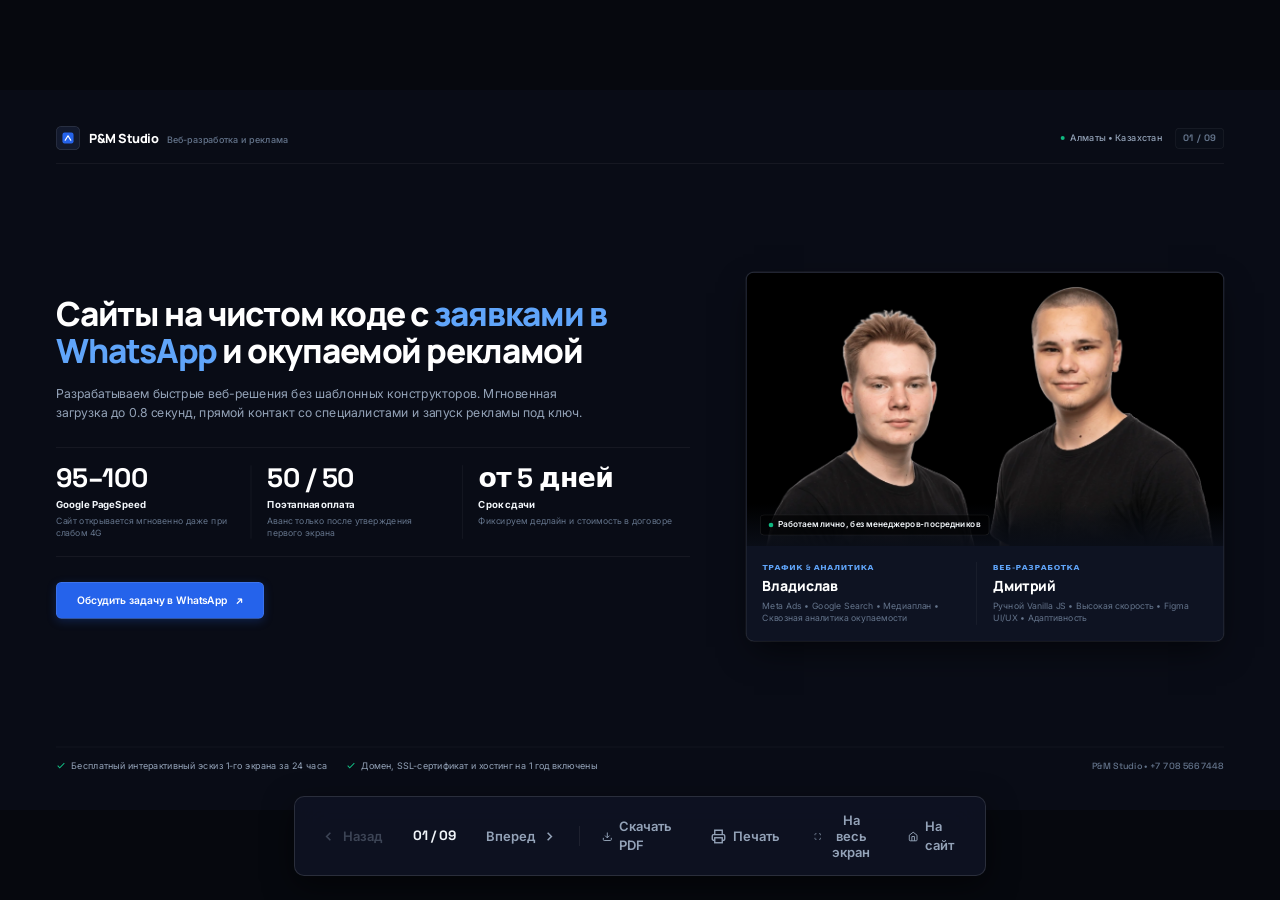
==== commit 290cd6ea: "feat(presentation): complete redesign based on taste-skill, high-end-visual-design, gpt-taste & mini" ====
--- a/presentation.html
+++ b/presentation.html
@@ -3,13 +3,13 @@
 <head>
     <meta charset="UTF-8">
     <meta name="viewport" content="width=device-width, initial-scale=1.0">
-    <title>P&M Studio – Коммерческое предложение и презентация</title>
-    <meta name="description" content="Разработка быстрых продающих сайтов и запуск окупаемой рекламы в Казахстане. Презентация студии P&M Studio.">
+    <title>P&M Studio – Коммерческое предложение</title>
+    <meta name="description" content="Разработка быстрых сайтов на чистом коде и запуск рекламы под ключ в Казахстане. Презентация студии P&M Studio.">
     
-    <!-- Google Fonts -->
+    <!-- Google Fonts: Manrope, Inter, Space Grotesk -->
     <link rel="preconnect" href="https://fonts.googleapis.com">
     <link rel="preconnect" href="https://fonts.gstatic.com" crossorigin>
-    <link href="https://fonts.googleapis.com/css2?family=Inter:wght@400;500;600;700&family=Manrope:wght@600;700;800&family=Space+Grotesk:wght@600;700&display=swap" rel="stylesheet">
+    <link href="https://fonts.googleapis.com/css2?family=Inter:wght@400;500;600;700&family=Manrope:wght@600;700;800&family=Space+Grotesk:wght@600;700;800&display=swap" rel="stylesheet">
     
     <!-- Presentation CSS -->
     <link rel="stylesheet" href="css/presentation.css">
@@ -27,20 +27,20 @@
                 <header class="slide-header">
                     <div class="slide-brand">
                         <div class="brand-icon-box">
-                            <svg width="22" height="22" viewBox="0 0 24 24" fill="none">
+                            <svg width="20" height="20" viewBox="0 0 24 24" fill="none">
                                 <rect x="2" y="2" width="20" height="20" rx="4" fill="#2563EB"/>
                                 <path d="M7 16L12 8L17 16" stroke="white" stroke-width="2.2" stroke-linecap="round" stroke-linejoin="round"/>
                             </svg>
                         </div>
                         <div class="brand-title-wrap">
                             <span class="brand-name">P&M Studio</span>
-                            <span class="brand-tagline">Оптимизация сайтов</span>
+                            <span class="brand-tagline">Веб-разработка и реклама</span>
                         </div>
                     </div>
                     <div class="slide-meta-right">
                         <div class="meta-pill">
                             <span class="dot"></span>
-                            <span>Алматы • Казахстан • 2026</span>
+                            <span>Алматы • Казахстан</span>
                         </div>
                         <div class="slide-number-badge">01 / 09</div>
                     </div>
@@ -49,72 +49,64 @@
                 <div class="slide-body">
                     <div class="slide-cover-layout">
                         <div class="cover-left">
-                            <div class="cover-tagline-pill">
-                                <span>✦ Высокоскоростная веб-разработка & Трафик для бизнеса</span>
-                            </div>
                             <h1 class="cover-title">
-                                Создаем быстрые сайты с <span class="highlight">конверсией в WhatsApp</span> и окупаемой рекламой
+                                Сайты на чистом коде с <span class="highlight">заявками в WhatsApp</span> и окупаемой рекламой
                             </h1>
                             <p class="cover-subtitle">
-                                Переводим ваш бизнес из хаоса в умную цифровую экосистему. Чистый ручной код без медленных шаблонов, загрузка менее 0.8 секунд и поток целевых лидов с первых дней.
+                                Разрабатываем быстрые веб-решения без шаблонных конструкторов. Мгновенная загрузка до 0.8 секунд, прямой контакт со специалистами и запуск рекламы под ключ.
                             </p>
 
-                            <div class="cover-pillars-grid">
-                                <div class="pillar-box">
-                                    <span class="pillar-num">95–100</span>
-                                    <span class="pillar-label">Google PageSpeed</span>
-                                    <span class="pillar-desc">В 4 раза быстрее конкурентов</span>
-                                </div>
-                                <div class="pillar-box">
-                                    <span class="pillar-num">50 / 50</span>
-                                    <span class="pillar-label">Честная оплата</span>
-                                    <span class="pillar-desc">Аванс только после концепта</span>
-                                </div>
-                                <div class="pillar-box">
-                                    <span class="pillar-num">от 5 дней</span>
-                                    <span class="pillar-label">Срок запуска</span>
-                                    <span class="pillar-desc">Без срыва оговоренных дедлайнов</span>
+                            <div class="cover-metrics-row">
+                                <div class="cover-metric-col">
+                                    <div class="metric-number">95–100</div>
+                                    <div class="metric-label">Google PageSpeed</div>
+                                    <div class="metric-desc">Сайт открывается мгновенно даже при слабом 4G</div>
+                                </div>
+                                <div class="cover-metric-col">
+                                    <div class="metric-number">50 / 50</div>
+                                    <div class="metric-label">Поэтапная оплата</div>
+                                    <div class="metric-desc">Аванс только после утверждения первого экрана</div>
+                                </div>
+                                <div class="cover-metric-col">
+                                    <div class="metric-number">от 5 дней</div>
+                                    <div class="metric-label">Срок сдачи</div>
+                                    <div class="metric-desc">Фиксируем дедлайн и стоимость в договоре</div>
                                 </div>
                             </div>
 
                             <div>
-                                <a href="https://wa.me/77085667448?text=Здравствуйте!%20Хочу%20обсудить%20проект%20сайта" target="_blank" class="btn-deck">
+                                <a href="https://wa.me/77085667448?text=Здравствуйте!%20Хочу%20обсудить%20проект%20сайта" target="_blank" class="btn-primary">
                                     <span>Обсудить задачу в WhatsApp</span>
-                                    <span class="btn-icon-circle">↗</span>
+                                    <span class="btn-arrow">↗</span>
                                 </a>
                             </div>
                         </div>
 
                         <div class="cover-right">
-                            <div class="cover-team-card">
-                                <div class="cover-badge-top">
-                                    <div class="badge-live-chat">
-                                        <span class="dot" style="width:6px;height:6px;border-radius:50%;background:#10B981;"></span>
-                                        <span>Работаем лично, без посредников</span>
-                                    </div>
-                                    <div class="badge-pagespeed">
-                                        <span>⚡ Скорость 99/100</span>
-                                    </div>
-                                </div>
-
-                                <div class="cover-photo-wrap">
+                            <div class="cover-team-showcase">
+                                <div class="cover-team-media">
                                     <picture>
                                         <source srcset="images/team.webp" type="image/webp">
-                                        <img src="images/team.png" alt="Владислав и Дмитрий — команда P&M Studio" width="600" height="340">
+                                        <img src="images/team.png" alt="Владислав и Дмитрий — команда P&M Studio" width="600" height="400">
                                     </picture>
-                                </div>
-
-                                <div class="cover-founders-info">
-                                    <div class="founder-box">
-                                        <span class="founder-role-tag">Таргет & Реклама</span>
-                                        <span class="founder-name-text">Владислав</span>
-                                        <span class="founder-sub-desc">Трафик • Meta Ads • Google</span>
-                                    </div>
-                                    <div class="founder-col-divider"></div>
-                                    <div class="founder-box">
-                                        <span class="founder-role-tag">Веб-разработчик</span>
-                                        <span class="founder-name-text">Дмитрий</span>
-                                        <span class="founder-sub-desc">Vanilla JS • UX/UI • Архитектура</span>
+                                    <div class="team-media-overlay">
+                                        <div class="team-status-tag">
+                                            <span class="dot"></span>
+                                            <span>Работаем лично, без менеджеров-посредников</span>
+                                        </div>
+                                    </div>
+                                </div>
+
+                                <div class="team-founders-split">
+                                    <div class="founder-entry">
+                                        <div class="founder-role">Трафик & Аналитика</div>
+                                        <div class="founder-name">Владислав</div>
+                                        <div class="founder-details">Meta Ads • Google Search • Медиаплан • Сквозная аналитика окупаемости</div>
+                                    </div>
+                                    <div class="founder-entry">
+                                        <div class="founder-role">Веб-разработка</div>
+                                        <div class="founder-name">Дмитрий</div>
+                                        <div class="founder-details">Ручной Vanilla JS • Высокая скорость • Figma UI/UX • Адаптивность</div>
                                     </div>
                                 </div>
                             </div>
@@ -125,12 +117,12 @@
                 <footer class="slide-footer-bar">
                     <div class="footer-left">
                         <div class="footer-trust-item">
-                            <svg width="16" height="16" viewBox="0 0 24 24" fill="none" stroke="currentColor" stroke-width="2.5"><path d="M20 6L9 17l-5-5"/></svg>
-                            <span>Бесплатный интерактивный эскиз 1-го экрана до предоплаты</span>
+                            <svg width="15" height="15" viewBox="0 0 24 24" fill="none" stroke="currentColor" stroke-width="2.5"><polyline points="20 6 9 17 4 12"/></svg>
+                            <span>Бесплатный интерактивный эскиз 1-го экрана за 24 часа</span>
                         </div>
                         <div class="footer-trust-item">
-                            <svg width="16" height="16" viewBox="0 0 24 24" fill="none" stroke="currentColor" stroke-width="2.5"><path d="M20 6L9 17l-5-5"/></svg>
-                            <span>Домен, SSL и хостинг на 1 год включены</span>
+                            <svg width="15" height="15" viewBox="0 0 24 24" fill="none" stroke="currentColor" stroke-width="2.5"><polyline points="20 6 9 17 4 12"/></svg>
+                            <span>Домен, SSL-сертификат и хостинг на 1 год включены</span>
                         </div>
                     </div>
                     <div class="footer-right">
@@ -140,243 +132,239 @@
             </section>
 
             <!-- =================================================================
-                 СЛАЙД 2: ПРОБЛЕМА РЫНКА VS РЕШЕНИЕ
+                 СЛАЙД 2: СРАВНЕНИЕ ПОДХОДОВ (EDITORIAL MATRIX)
                  ================================================================= -->
             <section class="slide" id="slide-2" data-slide="2">
                 <header class="slide-header">
                     <div class="slide-brand">
                         <div class="brand-icon-box">
-                            <svg width="22" height="22" viewBox="0 0 24 24" fill="none">
+                            <svg width="20" height="20" viewBox="0 0 24 24" fill="none">
                                 <rect x="2" y="2" width="20" height="20" rx="4" fill="#2563EB"/>
                                 <path d="M7 16L12 8L17 16" stroke="white" stroke-width="2.2" stroke-linecap="round" stroke-linejoin="round"/>
                             </svg>
                         </div>
                         <div class="brand-title-wrap">
                             <span class="brand-name">P&M Studio</span>
-                            <span class="brand-tagline">Анализ рынка & Решение</span>
+                            <span class="brand-tagline">Сравнение подходов</span>
                         </div>
                     </div>
                     <div class="slide-meta-right">
-                        <div class="meta-pill">
-                            <span class="dot"></span>
-                            <span>Сравнение подходов</span>
-                        </div>
                         <div class="slide-number-badge">02 / 09</div>
                     </div>
                 </header>
 
                 <div class="slide-body">
                     <div class="slide-title-block">
-                        <div class="slide-eyebrow">Большинство сайтов сливают до 60% бюджета</div>
-                        <h2 class="slide-title">Почему типовые конструкторы и агентства подводят бизнес</h2>
-                        <p class="slide-subtitle">Мы переосмыслили процесс разработки: устранили медленный код, посредников и рискованные предоплаты.</p>
-                    </div>
-
-                    <div class="comparison-bento-grid">
-                        <!-- Negative Card -->
-                        <div class="compare-card-column negative">
-                            <div class="compare-card-head">
-                                <div class="compare-card-title">
-                                    <span>Обычные студии и конструкторы</span>
-                                </div>
-                                <span class="compare-badge">Зона финансовых потерь</span>
-                            </div>
-
-                            <div class="compare-points-list">
-                                <div class="compare-point-row">
-                                    <div class="point-icon-box">✕</div>
-                                    <div class="point-text-wrap">
-                                        <div class="point-headline">Тяжелые конструкторы (Tilda / WordPress)</div>
-                                        <div class="point-desc">Сайты грузятся по 4–7 секунд из-за десятков плагинов. До 50% мобильных пользователей уходят, не дождавшись загрузки.</div>
-                                    </div>
-                                </div>
-
-                                <div class="compare-point-row">
-                                    <div class="point-icon-box">✕</div>
-                                    <div class="point-text-wrap">
-                                        <div class="point-headline">Бюрократия и «сломанный телефон»</div>
-                                        <div class="point-desc">Общение через менеджеров, которые не понимают сути задачи. Месяцы бесконечных согласований и срыв сроков.</div>
-                                    </div>
-                                </div>
-
-                                <div class="compare-point-row">
-                                    <div class="point-icon-box">✕</div>
-                                    <div class="point-text-wrap">
-                                        <div class="point-headline">Оплата «кота в мешке»</div>
-                                        <div class="point-desc">Требуют 50–100% предоплаты до показа дизайна. Если финальный вариант не нравится — вернуть деньги невозможно.</div>
-                                    </div>
-                                </div>
-
-                                <div class="compare-point-row">
-                                    <div class="point-icon-box">✕</div>
-                                    <div class="point-text-wrap">
-                                        <div class="point-headline">Сайт без трафика = 0 заявок</div>
-                                        <div class="point-desc">Разработчики сдают пустую ссылку и уходят. Без настроенной рекламы, аналитики и пикселей сайт не окупается.</div>
-                                    </div>
-                                </div>
-                            </div>
-                        </div>
-
-                        <!-- Positive Card -->
-                        <div class="compare-card-column positive">
-                            <div class="compare-card-head">
-                                <div class="compare-card-title">
-                                    <span>Инженерный подход P&M Studio</span>
-                                </div>
-                                <span class="compare-badge">Зона гарантированной окупаемости</span>
-                            </div>
-
-                            <div class="compare-points-list">
-                                <div class="compare-point-row">
-                                    <div class="point-icon-box">✓</div>
-                                    <div class="point-text-wrap">
-                                        <div class="point-headline">Чистый ручной код (Vanilla HTML/CSS/JS)</div>
-                                        <div class="point-desc">Мгновенный отклик менее 0.8 секунд, рейтинг 95–100 в PageSpeed. Трафик не теряется, конверсия в заявку возрастает.</div>
-                                    </div>
-                                </div>
-
-                                <div class="compare-point-row">
-                                    <div class="point-icon-box">✓</div>
-                                    <div class="point-text-wrap">
-                                        <div class="point-headline">Прямой чат с основателями студии</div>
-                                        <div class="point-desc">Личный диалог с Владиславом (таргет) и Дмитрием (разработка). Ответ в WhatsApp за 10 минут, решение задач в день обращения.</div>
-                                    </div>
-                                </div>
-
-                                <div class="compare-point-row">
-                                    <div class="point-icon-box">✓</div>
-                                    <div class="point-text-wrap">
-                                        <div class="point-headline">Бесплатный концепт до внесения предоплаты</div>
-                                        <div class="point-desc">Отрисовываем первый экран за 24 часа. Вы платите 50% только тогда, когда вам действительно понравился концепт.</div>
-                                    </div>
-                                </div>
-
-                                <div class="compare-point-row">
-                                    <div class="point-icon-box">✓</div>
-                                    <div class="point-text-wrap">
-                                        <div class="point-headline">Связка «Сайт + Трафик-машина» под ключ</div>
-                                        <div class="point-desc">Подключаем Meta Pixel, Google Ads, GA4 и воронку в WhatsApp. Вы начинаете получать целевые заявки сразу после релиза.</div>
-                                    </div>
-                                </div>
-                            </div>
-                        </div>
+                        <h2 class="slide-title">Чем наш подход отличается от типовых агентств и конструкторов</h2>
+                        <p class="slide-subtitle">Мы исключили медленный шаблонный код, бюрократию и предоплату за кота в мешке.</p>
+                    </div>
+
+                    <div class="comparison-matrix-container">
+                        <table class="matrix-table">
+                            <thead>
+                                <tr>
+                                    <th class="th-param">Критерий оценки</th>
+                                    <th class="th-typical">Обычные студии и конструкторы</th>
+                                    <th class="th-pm">Подход P&M Studio</th>
+                                </tr>
+                            </thead>
+                            <tbody>
+                                <tr>
+                                    <td class="td-param">
+                                        Технологический стек
+                                        <span class="param-note">Основа архитектуры</span>
+                                    </td>
+                                    <td class="td-typical">
+                                        <span class="neg-tag">✕ Тяжелые платформы (Tilda, WordPress)</span><br>
+                                        Десятки сторонних скриптов, плагинов и чужого кода, который нельзя тонко оптимизировать.
+                                    </td>
+                                    <td class="td-pm">
+                                        <span class="pos-tag">✓ Чистый код (Vanilla HTML/CSS/JS)</span><br>
+                                        Ручная архитектура без лишнего веса. Полный контроль над каждым байтом и стилем.
+                                    </td>
+                                </tr>
+                                <tr>
+                                    <td class="td-param">
+                                        Скорость загрузки
+                                        <span class="param-note">Мобильный пользователь</span>
+                                    </td>
+                                    <td class="td-typical">
+                                        <span class="neg-tag">✕ 4–7 секунд до первого экрана</span><br>
+                                        До 50% потенциальных клиентов закрывают вкладку, так и не дождавшись открытия сайта.
+                                    </td>
+                                    <td class="td-pm">
+                                        <span class="pos-tag">✓ Менее 0.8 секунд (PageSpeed 95–100)</span><br>
+                                        Мгновенный отклик даже при слабом мобильном интернете. Трафик не теряется на загрузке.
+                                    </td>
+                                </tr>
+                                <tr>
+                                    <td class="td-param">
+                                        Коммуникация
+                                        <span class="param-note">Кто ведет проект</span>
+                                    </td>
+                                    <td class="td-typical">
+                                        <span class="neg-tag">✕ Менеджеры-посредники</span><br>
+                                        «Сломанный телефон», согласования через третьих лиц, задержки ответов по нескольку дней.
+                                    </td>
+                                    <td class="td-pm">
+                                        <span class="pos-tag">✓ Прямой диалог с авторами</span><br>
+                                        Общий рабочий чат с разработчиком и маркетологом. Ответы в WhatsApp в течение 10 минут.
+                                    </td>
+                                </tr>
+                                <tr>
+                                    <td class="td-param">
+                                        Финансовые риски
+                                        <span class="param-note">Условия оплаты</span>
+                                    </td>
+                                    <td class="td-typical">
+                                        <span class="neg-tag">✕ 50–100% аванс «вслепую»</span><br>
+                                        Деньги берутся до демонстрации визуальной концепции. Вернуть предоплату практически невозможно.
+                                    </td>
+                                    <td class="td-pm">
+                                        <span class="pos-tag">✓ 0 ₸ до утверждения концепта</span><br>
+                                        Бесплатно делаем рабочий эскиз первого экрана. Аванс 50% вносится только если макет утвержден.
+                                    </td>
+                                </tr>
+                                <tr>
+                                    <td class="td-param">
+                                        Конечный результат
+                                        <span class="param-note">Влияние на продажи</span>
+                                    </td>
+                                    <td class="td-typical">
+                                        <span class="neg-tag">✕ Только ссылка на сайт</span><br>
+                                        Разработчики сдают страницы и уходят. Без настроенной рекламы и аналитики сайт простаивает.
+                                    </td>
+                                    <td class="td-pm">
+                                        <span class="pos-tag">✓ Связка «Сайт + Реклама + Лиды»</span><br>
+                                        Сразу интегрируем пиксели, аналитику, формы и запускаем рекламу для первых целевых заявок.
+                                    </td>
+                                </tr>
+                            </tbody>
+                        </table>
                     </div>
                 </div>
 
                 <footer class="slide-footer-bar">
                     <div class="footer-left">
                         <div class="footer-trust-item">
-                            <svg width="16" height="16" viewBox="0 0 24 24" fill="none" stroke="currentColor" stroke-width="2.5"><path d="M20 6L9 17l-5-5"/></svg>
-                            <span>Отказ от шаблонных тем ради чистого интерфейса и скорости</span>
+                            <svg width="15" height="15" viewBox="0 0 24 24" fill="none" stroke="currentColor" stroke-width="2.5"><polyline points="20 6 9 17 4 12"/></svg>
+                            <span>Осознанный отказ от шаблонов ради скорости, надежности и реальных заявок</span>
                         </div>
                     </div>
                     <div class="footer-right">
-                        <span>P&M Studio • Инженерный стандарт</span>
+                        <span>P&M Studio • Стандарты разработки</span>
                     </div>
                 </footer>
             </section>
 
             <!-- =================================================================
-                 СЛАЙД 3: КОМАНДА И ПРЯМОЙ ДИАЛОГ
+                 СЛАЙД 3: КОМАНДА И ЗОНЫ ОТВЕТСТВЕННОСТИ
                  ================================================================= -->
             <section class="slide" id="slide-3" data-slide="3">
                 <header class="slide-header">
                     <div class="slide-brand">
                         <div class="brand-icon-box">
-                            <svg width="22" height="22" viewBox="0 0 24 24" fill="none">
+                            <svg width="20" height="20" viewBox="0 0 24 24" fill="none">
                                 <rect x="2" y="2" width="20" height="20" rx="4" fill="#2563EB"/>
                                 <path d="M7 16L12 8L17 16" stroke="white" stroke-width="2.2" stroke-linecap="round" stroke-linejoin="round"/>
                             </svg>
                         </div>
                         <div class="brand-title-wrap">
                             <span class="brand-name">P&M Studio</span>
-                            <span class="brand-tagline">Команда & Ответственность</span>
+                            <span class="brand-tagline">Команда проекта</span>
                         </div>
                     </div>
                     <div class="slide-meta-right">
-                        <div class="meta-pill">
-                            <span class="dot"></span>
-                            <span>Личная ответственность</span>
-                        </div>
                         <div class="slide-number-badge">03 / 09</div>
                     </div>
                 </header>
 
                 <div class="slide-body">
                     <div class="slide-title-block">
-                        <div class="slide-eyebrow">Без наценок на штат менеджеров и офис</div>
                         <h2 class="slide-title">Вы работаете напрямую с авторами вашего проекта</h2>
-                        <p class="slide-subtitle">Каждую строчку кода и рекламную связку настраивают профильные специалисты с персональной ответственностью за результат.</p>
-                    </div>
-
-                    <div class="team-slide-grid">
-                        <!-- Expert 1: Vladislav -->
-                        <div class="expert-card">
+                        <p class="slide-subtitle">Никаких стажеров и субподряда. Каждую строчку кода и рекламную связку настраивают профильные специалисты.</p>
+                    </div>
+
+                    <div class="team-split-grid">
+                        <!-- Specialist 1: Vladislav -->
+                        <div class="team-member-block">
                             <div>
-                                <div class="expert-header">
-                                    <div class="expert-avatar-circle">
-                                        <svg width="34" height="34" viewBox="0 0 24 24" fill="none" stroke="currentColor" stroke-width="2"><path d="m22 2-7 20-4-9-9-4Z"/><path d="M22 2 11 13"/></svg>
-                                    </div>
-                                    <div class="expert-header-info">
-                                        <span class="expert-tag">Трафик & Лидогенерация</span>
-                                        <h3 class="expert-name">Владислав</h3>
-                                    </div>
-                                </div>
-
-                                <div class="expert-bullets">
-                                    <div class="bullet-item">
-                                        <svg width="18" height="18" viewBox="0 0 24 24" fill="none" stroke="currentColor" stroke-width="2.5"><polyline points="20 6 9 17 4 12"/></svg>
-                                        <span><strong>Таргетированная реклама:</strong> Полная настройка Meta Business Suite, Instagram & Facebook Ads с точным гео по Казахстану.</span>
-                                    </div>
-                                    <div class="bullet-item">
-                                        <svg width="18" height="18" viewBox="0 0 24 24" fill="none" stroke="currentColor" stroke-width="2.5"><polyline points="20 6 9 17 4 12"/></svg>
-                                        <span><strong>Контекстная реклама:</strong> Сбор горячего спроса в Google Search. Привлечение клиентов, готовых купить прямо сейчас.</span>
-                                    </div>
-                                    <div class="bullet-item">
-                                        <svg width="18" height="18" viewBox="0 0 24 24" fill="none" stroke="currentColor" stroke-width="2.5"><polyline points="20 6 9 17 4 12"/></svg>
-                                        <span><strong>Сквозная аналитика:</strong> Настройка событий клика в WhatsApp, Google Analytics 4 и контроль окупаемости (ROAS / CPL).</span>
-                                    </div>
-                                </div>
-                            </div>
-
-                            <div class="expert-metric-badge">
-                                <span class="metric-badge-label">Главный KPI специалиста:</span>
-                                <span class="metric-badge-val">Окупаемость каждого тенге бюджета</span>
-                            </div>
-                        </div>
-
-                        <!-- Expert 2: Dmitry -->
-                        <div class="expert-card">
+                                <div class="member-header">
+                                    <div class="member-title-group">
+                                        <div class="member-role">Трафик & Лидогенерация</div>
+                                        <h3 class="member-name">Владислав</h3>
+                                    </div>
+                                    <div class="member-icon-badge">
+                                        <svg width="24" height="24" viewBox="0 0 24 24" fill="none" stroke="currentColor" stroke-width="2"><path d="m22 2-7 20-4-9-9-4Z"/><path d="M22 2 11 13"/></svg>
+                                    </div>
+                                </div>
+
+                                <div class="member-deliverables-list">
+                                    <div class="deliverable-item">
+                                        <div class="deliverable-bullet"></div>
+                                        <div>
+                                            <strong>Таргетированная реклама (Meta Ads):</strong> Полная настройка Meta Business Suite, кампаний в Instagram и Facebook с точным гео-таргетингом по Казахстану.
+                                        </div>
+                                    </div>
+                                    <div class="deliverable-item">
+                                        <div class="deliverable-bullet"></div>
+                                        <div>
+                                            <strong>Контекстная реклама (Google Search):</strong> Сбор горячего спроса по ключевым поисковым запросам целевых клиентов, готовых к покупке.
+                                        </div>
+                                    </div>
+                                    <div class="deliverable-item">
+                                        <div class="deliverable-bullet"></div>
+                                        <div>
+                                            <strong>Сквозная аналитика:</strong> Установка Meta Pixel, Google Tag Manager, интеграция событий перехода в WhatsApp и еженедельные отчеты по окупаемости (CPL / ROAS).
+                                        </div>
+                                    </div>
+                                </div>
+                            </div>
+
+                            <div class="member-kpi-footer">
+                                <span class="kpi-label">Ключевой фокус специалиста:</span>
+                                <span class="kpi-value">Окупаемость вложенного рекламного бюджета</span>
+                            </div>
+                        </div>
+
+                        <!-- Specialist 2: Dmitry -->
+                        <div class="team-member-block">
                             <div>
-                                <div class="expert-header">
-                                    <div class="expert-avatar-circle" style="background: linear-gradient(135deg, rgba(16, 185, 129, 0.25) 0%, rgba(15, 23, 42, 0.8) 100%); border-color: rgba(16, 185, 129, 0.4); color: var(--trust-green-light);">
-                                        <svg width="34" height="34" viewBox="0 0 24 24" fill="none" stroke="currentColor" stroke-width="2"><polyline points="16 18 22 12 16 6"/><polyline points="8 6 2 12 8 18"/></svg>
-                                    </div>
-                                    <div class="expert-header-info">
-                                        <span class="expert-tag" style="color: var(--trust-green-light);">Веб-разработчик & UI-архитектор</span>
-                                        <h3 class="expert-name">Дмитрий</h3>
-                                    </div>
-                                </div>
-
-                                <div class="expert-bullets">
-                                    <div class="bullet-item">
-                                        <svg width="18" height="18" viewBox="0 0 24 24" fill="none" stroke="currentColor" stroke-width="2.5"><polyline points="20 6 9 17 4 12"/></svg>
-                                        <span><strong>Чистый Vanilla код:</strong> Разработка без медленных тяжелых фреймворков. Скорость загрузки сайта менее 0.8 секунд.</span>
-                                    </div>
-                                    <div class="bullet-item">
-                                        <svg width="18" height="18" viewBox="0 0 24 24" fill="none" stroke="currentColor" stroke-width="2.5"><polyline points="20 6 9 17 4 12"/></svg>
-                                        <span><strong>UI/UX дизайн с конверсией:</strong> Индивидуальная проработка интерфейсов в Figma с фокусом на простоту заказа в 1 клик.</span>
-                                    </div>
-                                    <div class="bullet-item">
-                                        <svg width="18" height="18" viewBox="0 0 24 24" fill="none" stroke="currentColor" stroke-width="2.5"><polyline points="20 6 9 17 4 12"/></svg>
-                                        <span><strong>100% Адаптивность:</strong> Pixel-perfect верстка под любые мобильные телефоны, планшеты и retina-экраны.</span>
-                                    </div>
-                                </div>
-                            </div>
-
-                            <div class="expert-metric-badge">
-                                <span class="metric-badge-label">Главный KPI специалиста:</span>
-                                <span class="metric-badge-val">PageSpeed 95+ и запуск от 5 дней</span>
+                                <div class="member-header">
+                                    <div class="member-title-group">
+                                        <div class="member-role" style="color: #34D399;">Веб-разработка & Архитектура</div>
+                                        <h3 class="member-name">Дмитрий</h3>
+                                    </div>
+                                    <div class="member-icon-badge">
+                                        <svg width="24" height="24" viewBox="0 0 24 24" fill="none" stroke="currentColor" stroke-width="2"><polyline points="16 18 22 12 16 6"/><polyline points="8 6 2 12 8 18"/></svg>
+                                    </div>
+                                </div>
+
+                                <div class="member-deliverables-list">
+                                    <div class="deliverable-item">
+                                        <div class="deliverable-bullet" style="background: #34D399;"></div>
+                                        <div>
+                                            <strong>Чистая Vanilla разработка:</strong> Ручная сборка на HTML5/CSS3/JS без медленных фреймворков и конструкторов. Загрузка сайта быстрее 0.8 секунд.
+                                        </div>
+                                    </div>
+                                    <div class="deliverable-item">
+                                        <div class="deliverable-bullet" style="background: #34D399;"></div>
+                                        <div>
+                                            <strong>Конверсионный UI/UX дизайн:</strong> Проектирование понятных экранов в Figma с четкими офферами и прямым действием в WhatsApp за 1 клик.
+                                        </div>
+                                    </div>
+                                    <div class="deliverable-item">
+                                        <div class="deliverable-bullet" style="background: #34D399;"></div>
+                                        <div>
+                                            <strong>100% Мобильная адаптация:</strong> Pixel-perfect отображение на iPhone, Android, планшетах и мониторах с пожизненной гарантией на стабильность кода.
+                                        </div>
+                                    </div>
+                                </div>
+                            </div>
+
+                            <div class="member-kpi-footer">
+                                <span class="kpi-label">Ключевой фокус специалиста:</span>
+                                <span class="kpi-value" style="color: #34D399;">Рейтинг PageSpeed 95+ и запуск от 5 дней</span>
                             </div>
                         </div>
                     </div>
@@ -385,104 +373,113 @@
                 <footer class="slide-footer-bar">
                     <div class="footer-left">
                         <div class="footer-trust-item">
-                            <svg width="16" height="16" viewBox="0 0 24 24" fill="none" stroke="currentColor" stroke-width="2.5"><path d="M20 6L9 17l-5-5"/></svg>
-                            <span>Общий чат в WhatsApp с дизайнером и разработчиком: вы видите ход работ ежедневно</span>
+                            <svg width="15" height="15" viewBox="0 0 24 24" fill="none" stroke="currentColor" stroke-width="2.5"><polyline points="20 6 9 17 4 12"/></svg>
+                            <span>Общий чат в WhatsApp с дизайнером и маркетологом: вы видите прогресс ежедневно</span>
                         </div>
                     </div>
                     <div class="footer-right">
-                        <span>Прямой диалог • Без посредников</span>
+                        <span>P&M Studio • Прямой контакт</span>
                     </div>
                 </footer>
             </section>
 
             <!-- =================================================================
-                 СЛАЙД 4: ЖИВОЕ ПОРТФОЛИО С КЕЙСАМИ
+                 СЛАЙД 4: ЖИВЫЕ КЕЙСЫ В ПРОДЕ
                  ================================================================= -->
             <section class="slide" id="slide-4" data-slide="4">
                 <header class="slide-header">
                     <div class="slide-brand">
                         <div class="brand-icon-box">
-                            <svg width="22" height="22" viewBox="0 0 24 24" fill="none">
+                            <svg width="20" height="20" viewBox="0 0 24 24" fill="none">
                                 <rect x="2" y="2" width="20" height="20" rx="4" fill="#2563EB"/>
                                 <path d="M7 16L12 8L17 16" stroke="white" stroke-width="2.2" stroke-linecap="round" stroke-linejoin="round"/>
                             </svg>
                         </div>
                         <div class="brand-title-wrap">
                             <span class="brand-name">P&M Studio</span>
-                            <span class="brand-tagline">Живое портфолио</span>
+                            <span class="brand-tagline">Портфолио в проде</span>
                         </div>
                     </div>
                     <div class="slide-meta-right">
-                        <div class="meta-pill">
-                            <span class="dot"></span>
-                            <span>Проекты в проде</span>
-                        </div>
                         <div class="slide-number-badge">04 / 09</div>
                     </div>
                 </header>
 
                 <div class="slide-body">
                     <div class="slide-title-block">
-                        <div class="slide-eyebrow">Реальные работающие сайты клиентов</div>
-                        <h2 class="slide-title">Решения, которые приносят прибыль каждый день</h2>
-                        <p class="slide-subtitle">Не статичные картинки с концептами, а полноценные работающие сайты с быстрой загрузкой и прямыми заявками в WhatsApp.</p>
-                    </div>
-
-                    <div class="portfolio-slide-grid">
+                        <h2 class="slide-title">Реальные кейсы, которые приносят заявки каждый день</h2>
+                        <p class="slide-subtitle">Не статичные картинки из портфолио, а действующие коммерческие сайты с быстрой скоростью и конверсией в WhatsApp.</p>
+                    </div>
+
+                    <div class="cases-showcase-grid">
                         <!-- Case 1: Avtoprokat -->
-                        <a href="https://wateri1.github.io/marketing_avtoprokat/" target="_blank" class="portfolio-case-card">
-                            <div class="case-media-box">
+                        <a href="https://wateri1.github.io/marketing_avtoprokat/" target="_blank" class="case-card-browser">
+                            <div class="browser-chrome">
+                                <div class="browser-dots">
+                                    <span class="browser-dot"></span>
+                                    <span class="browser-dot"></span>
+                                    <span class="browser-dot"></span>
+                                </div>
+                                <div class="browser-url-bar">wateri1.github.io/marketing_avtoprokat/</div>
+                            </div>
+
+                            <div class="case-media-frame">
                                 <img src="images/portfolio_avtoprokat.webp" alt="Автопрокат Премиум & Комфорт">
-                                <div class="case-overlay-badges">
-                                    <span class="case-category-badge">Автопрокат 24/7 • Алматы</span>
-                                    <span class="case-live-pill"><span class="dot"></span>Live Demo</span>
-                                </div>
-                            </div>
-                            <div class="case-info-content">
+                            </div>
+
+                            <div class="case-info-wrap">
                                 <div>
-                                    <div class="case-title-row">
-                                        <h3 class="case-name">Автопрокат «Премиум & Комфорт»</h3>
-                                        <div class="case-arrow-icon">↗</div>
-                                    </div>
-                                    <p class="case-desc">
-                                        Интерактивный сервис посуточной аренды авто: умный калькулятор стоимости с накопительной скидкой до 35%, фильтр автопарка и моментальная отправка брони в WhatsApp.
+                                    <div class="case-heading-row">
+                                        <h3 class="case-client-name">Автопрокат «Премиум & Комфорт»</h3>
+                                        <span class="case-link-arrow">↗</span>
+                                    </div>
+                                    <p class="case-summary-text">
+                                        Интерактивный сервис посуточной аренды авто: калькулятор стоимости с накопительной скидкой до 35%, фильтрация автопарка и моментальная отправка брони в WhatsApp.
                                     </p>
                                 </div>
-                                <div class="case-metrics-bar">
-                                    <div class="case-metric-tag">
-                                        <svg width="16" height="16" viewBox="0 0 24 24" fill="none" stroke="currentColor" stroke-width="2.5"><polyline points="20 6 9 17 4 12"/></svg>
+
+                                <div class="case-specs-footer">
+                                    <div class="case-spec-metric">
+                                        <svg width="15" height="15" viewBox="0 0 24 24" fill="none" stroke="currentColor" stroke-width="2.5"><polyline points="20 6 9 17 4 12"/></svg>
                                         <span>Скорость 98/100 • Загрузка 0.7с</span>
                                     </div>
-                                    <span class="case-link-text">Протестировать сайт &rarr;</span>
+                                    <span class="case-cta-label">Открыть вживую &rarr;</span>
                                 </div>
                             </div>
                         </a>
 
                         <!-- Case 2: Detailing -->
-                        <a href="https://wateri1.github.io/detailing-site/" target="_blank" class="portfolio-case-card">
-                            <div class="case-media-box">
+                        <a href="https://wateri1.github.io/detailing-site/" target="_blank" class="case-card-browser">
+                            <div class="browser-chrome">
+                                <div class="browser-dots">
+                                    <span class="browser-dot"></span>
+                                    <span class="browser-dot"></span>
+                                    <span class="browser-dot"></span>
+                                </div>
+                                <div class="browser-url-bar">wateri1.github.io/detailing-site/</div>
+                            </div>
+
+                            <div class="case-media-frame">
                                 <img src="images/portfolio_detailing.webp" alt="DETAIL. Студия детейлинга">
-                                <div class="case-overlay-badges">
-                                    <span class="case-category-badge">Детейлинг студия • Премиум</span>
-                                    <span class="case-live-pill"><span class="dot"></span>Live Demo</span>
-                                </div>
-                            </div>
-                            <div class="case-info-content">
+                            </div>
+
+                            <div class="case-info-wrap">
                                 <div>
-                                    <div class="case-title-row">
-                                        <h3 class="case-name">DETAIL. Студия премиального детейлинга</h3>
-                                        <div class="case-arrow-icon">↗</div>
-                                    </div>
-                                    <p class="case-desc">
-                                        Атмосферный тёмный интерфейс high-end уровня: подробный каталог услуг (керамика, полировка, химчистка), прозрачный прайс-лист и быстрая онлайн-запись мастера.
+                                    <div class="case-heading-row">
+                                        <h3 class="case-client-name">Студия детейлинга «DETAIL»</h3>
+                                        <span class="case-link-arrow">↗</span>
+                                    </div>
+                                    <p class="case-summary-text">
+                                        Премиальный темный интерфейс: структурированный каталог услуг (керамика, оклейка, химчистка), понятный прайс-лист и быстрая онлайн-запись мастера в 1 клик.
                                     </p>
                                 </div>
-                                <div class="case-metrics-bar">
-                                    <div class="case-metric-tag">
-                                        <svg width="16" height="16" viewBox="0 0 24 24" fill="none" stroke="currentColor" stroke-width="2.5"><polyline points="20 6 9 17 4 12"/></svg>
+
+                                <div class="case-specs-footer">
+                                    <div class="case-spec-metric">
+                                        <svg width="15" height="15" viewBox="0 0 24 24" fill="none" stroke="currentColor" stroke-width="2.5"><polyline points="20 6 9 17 4 12"/></svg>
                                         <span>Рост среднего чека • Высокое доверие</span>
                                     </div>
-                                    <span class="case-link-text">Протестировать сайт &rarr;</span>
+                                    <span class="case-cta-label">Открыть вживую &rarr;</span>
                                 </div>
                             </div>
                         </a>
@@ -492,126 +489,150 @@
                 <footer class="slide-footer-bar">
                     <div class="footer-left">
                         <div class="footer-trust-item">
-                            <svg width="16" height="16" viewBox="0 0 24 24" fill="none" stroke="currentColor" stroke-width="2.5"><path d="M20 6L9 17l-5-5"/></svg>
-                            <span>Нажмите на любой кейс, чтобы протестировать его функционал и адаптивность в реальном времени</span>
+                            <svg width="15" height="15" viewBox="0 0 24 24" fill="none" stroke="currentColor" stroke-width="2.5"><polyline points="20 6 9 17 4 12"/></svg>
+                            <span>Нажмите на любой кейс, чтобы протестировать его функционал на живом сайте</span>
                         </div>
                     </div>
                     <div class="footer-right">
-                        <span>P&M Studio • Реальные кейсы</span>
+                        <span>P&M Studio • Реализованные кейсы</span>
                     </div>
                 </footer>
             </section>
 
             <!-- =================================================================
-                 СЛАЙД 5: ТРАФИК И РЕКЛАМА (ПОЛНАЯ ВОРОНКА)
+                 СЛАЙД 5: ТРАФИК И РЕКЛАМА (ПОШАГОВЫЙ ПАЙПЛАЙН)
                  ================================================================= -->
             <section class="slide" id="slide-5" data-slide="5">
                 <header class="slide-header">
                     <div class="slide-brand">
                         <div class="brand-icon-box">
-                            <svg width="22" height="22" viewBox="0 0 24 24" fill="none">
+                            <svg width="20" height="20" viewBox="0 0 24 24" fill="none">
                                 <rect x="2" y="2" width="20" height="20" rx="4" fill="#2563EB"/>
                                 <path d="M7 16L12 8L17 16" stroke="white" stroke-width="2.2" stroke-linecap="round" stroke-linejoin="round"/>
                             </svg>
                         </div>
                         <div class="brand-title-wrap">
                             <span class="brand-name">P&M Studio</span>
-                            <span class="brand-tagline">Трафик-Машина</span>
+                            <span class="brand-tagline">Реклама и трафик</span>
                         </div>
                     </div>
                     <div class="slide-meta-right">
-                        <div class="meta-pill">
-                            <span class="dot"></span>
-                            <span>Лидогенерация под ключ</span>
-                        </div>
                         <div class="slide-number-badge">05 / 09</div>
                     </div>
                 </header>
 
                 <div class="slide-body">
                     <div class="slide-title-block">
-                        <div class="slide-eyebrow">Сайт без рекламы — это визитка в пустыне</div>
-                        <h2 class="slide-title">Приводим целевых платежеспособных клиентов</h2>
-                        <p class="slide-subtitle">Мы настраиваем таргетированную и контекстную рекламу так, чтобы каждый вложенный тенге окупался новыми обращениями.</p>
-                    </div>
-
-                    <div class="traffic-steps-bento">
-                        <!-- Step 1 -->
-                        <div class="traffic-step-card">
-                            <div class="traffic-step-top">
-                                <span class="traffic-step-num">01</span>
-                                <span class="traffic-step-badge">Фундамент</span>
-                            </div>
-                            <h3 class="traffic-step-title">Подготовка и защита кабинетов</h3>
-                            <p class="traffic-step-desc">Регистрация и верификация Meta Business Suite и Google Ads. Привязка доменов, установка Meta Pixel и тегов конверсий. Защита от блокировок.</p>
-                            <div class="traffic-step-tags">
-                                <span class="t-tag">Meta Business</span>
-                                <span class="t-tag">Google Ads</span>
-                                <span class="t-tag">Пиксели</span>
-                            </div>
-                        </div>
-
-                        <!-- Step 2 -->
-                        <div class="traffic-step-card">
-                            <div class="traffic-step-top">
-                                <span class="traffic-step-num">02</span>
-                                <span class="traffic-step-badge">Аналитика</span>
-                            </div>
-                            <h3 class="traffic-step-title">Медиаплан и прогноз расходов</h3>
-                            <p class="traffic-step-desc">Глубокий анализ конкурентов в вашей нише по Казахстану. Расчет оптимального бюджета, прогноз стоимости клика (CPC) и стоимости заявки (CPL).</p>
-                            <div class="traffic-step-tags">
-                                <span class="t-tag">Анализ ниши</span>
-                                <span class="t-tag">Прогноз CPL</span>
-                                <span class="t-tag">Медиаплан</span>
-                            </div>
-                        </div>
-
-                        <!-- Step 3 -->
-                        <div class="traffic-step-card">
-                            <div class="traffic-step-top">
-                                <span class="traffic-step-num">03</span>
-                                <span class="traffic-step-badge">Запуск</span>
-                            </div>
-                            <h3 class="traffic-step-title">Таргет и контекстная реклама</h3>
-                            <p class="traffic-step-desc">Разработка сочных креативов и сильных офферов. Точный гео-таргетинг по городам КЗ, горячие поисковые ключи в Google Search.</p>
-                            <div class="traffic-step-tags">
-                                <span class="t-tag">Instagram/FB</span>
-                                <span class="t-tag">Google Search</span>
-                                <span class="t-tag">Креативы</span>
-                            </div>
-                        </div>
-
-                        <!-- Step 4 -->
-                        <div class="traffic-step-card">
-                            <div class="traffic-step-top">
-                                <span class="traffic-step-num">04</span>
-                                <span class="traffic-step-badge">Контроль</span>
-                            </div>
-                            <h3 class="traffic-step-title">Сквозная аналитика и оптимизация</h3>
-                            <p class="traffic-step-desc">Интеграция Google Analytics 4. Ежедневный контроль ставок, отключение неэффективных связок и прозрачные еженедельные отчеты по ROI.</p>
-                            <div class="traffic-step-tags">
-                                <span class="t-tag">Google Analytics 4</span>
-                                <span class="t-tag">Оптимизация</span>
-                                <span class="t-tag">Отчеты</span>
-                            </div>
-                        </div>
-                    </div>
-
-                    <div class="traffic-banner-wide">
-                        <div class="t-banner-left">
-                            <div class="t-banner-icon">
-                                <svg width="24" height="24" viewBox="0 0 24 24" fill="none" stroke="currentColor" stroke-width="2.2"><path d="M12 2v4"/><path d="m4.93 4.93 2.83 2.83"/><path d="M2 12h4"/><path d="m4.93 19.07 2.83-2.83"/><path d="M12 22v-4"/><path d="m19.07 19.07-2.83-2.83"/><path d="M22 12h-4"/><path d="m19.07 4.93-2.83 2.83"/></svg>
-                            </div>
-                            <div class="t-banner-texts">
-                                <h4>Специальный бонус: Скидка 5% при комплексном заказе «Сайт + Реклама»</h4>
-                                <p>Рассчитаем персонализированный медиаплан и покажем прогноз заявок еще до запуска кампаний.</p>
-                            </div>
-                        </div>
-                        <div>
-                            <a href="https://wa.me/77085667448?text=Здравствуйте!%20Хочу%20рассчитать%20медиаплан%20и%20запуск%20рекламы" target="_blank" class="btn-deck" style="padding: 10px 20px; font-size: 14.5px;">
-                                <span>Рассчитать медиаплан</span>
-                                <span class="btn-icon-circle">↗</span>
-                            </a>
+                        <h2 class="slide-title">Привлекаем целевых клиентов через рекламу под ключ</h2>
+                        <p class="slide-subtitle">Сайт без рекламы не приносит прибыль. Мы выстраиваем сквозную систему привлечения заявок с контролем окупаемости.</p>
+                    </div>
+
+                    <div class="traffic-pipeline-container">
+                        <div class="pipeline-steps-horizontal">
+                            <!-- Step 1 -->
+                            <div class="pipeline-step-item">
+                                <div>
+                                    <div class="step-index-bar">
+                                        <span class="step-number">01</span>
+                                        <span class="step-phase-tag">Аудит</span>
+                                    </div>
+                                    <h3 class="step-title">Анализ рынка и медиаплан</h3>
+                                    <p class="step-desc">Исследуем предложения конкурентов в Казахстане. Рассчитываем рекомендуемый бюджет, прогноз цены клика и цены заявки.</p>
+                                    <div class="step-deliverables">
+                                        <div class="step-deliv-row"><span class="step-deliv-dot"></span><span>Анализ 5+ прямых конкурентов в КЗ</span></div>
+                                        <div class="step-deliv-row"><span class="step-deliv-dot"></span><span>Расчет прогноза CPL и окупаемости</span></div>
+                                        <div class="step-deliv-row"><span class="step-deliv-dot"></span><span>Понятный медиаплан до старта</span></div>
+                                    </div>
+                                </div>
+                                <div class="step-tools-list">
+                                    <span class="tool-chip">Анализ ниши</span>
+                                    <span class="tool-chip">Прогноз CPL</span>
+                                    <span class="tool-chip">Медиаплан</span>
+                                </div>
+                            </div>
+
+                            <!-- Step 2 -->
+                            <div class="pipeline-step-item">
+                                <div>
+                                    <div class="step-index-bar">
+                                        <span class="step-number">02</span>
+                                        <span class="step-phase-tag">База</span>
+                                    </div>
+                                    <h3 class="step-title">Настройка кабинетов и пикселей</h3>
+                                    <p class="step-desc">Верифицируем Meta Business Suite и Google Ads. Устанавливаем Meta Pixel, теги конверсий и настраиваем события клика в WhatsApp.</p>
+                                    <div class="step-deliverables">
+                                        <div class="step-deliv-row"><span class="step-deliv-dot"></span><span>Meta Business Suite & Google Ads</span></div>
+                                        <div class="step-deliv-row"><span class="step-deliv-dot"></span><span>Meta Pixel + Tag Manager</span></div>
+                                        <div class="step-deliv-row"><span class="step-deliv-dot"></span><span>Трекинг каждого клика в WhatsApp</span></div>
+                                    </div>
+                                </div>
+                                <div class="step-tools-list">
+                                    <span class="tool-chip">Meta Pixel</span>
+                                    <span class="tool-chip">Google Ads</span>
+                                    <span class="tool-chip">Конверсии</span>
+                                </div>
+                            </div>
+
+                            <!-- Step 3 -->
+                            <div class="pipeline-step-item">
+                                <div>
+                                    <div class="step-index-bar">
+                                        <span class="step-number">03</span>
+                                        <span class="step-phase-tag">Запуск</span>
+                                    </div>
+                                    <h3 class="step-title">Таргет и контекстная реклама</h3>
+                                    <p class="step-desc">Создаем сильные креативы и цепляющие офферы. Настраиваем рекламу в Instagram/Facebook и горячий поиск Google по городам КЗ.</p>
+                                    <div class="step-deliverables">
+                                        <div class="step-deliv-row"><span class="step-deliv-dot"></span><span>5–10 продающих фото/видео креативов</span></div>
+                                        <div class="step-deliv-row"><span class="step-deliv-dot"></span><span>Сегментация аудитории по городам</span></div>
+                                        <div class="step-deliv-row"><span class="step-deliv-dot"></span><span>A/B тестирование офферов</span></div>
+                                    </div>
+                                </div>
+                                <div class="step-tools-list">
+                                    <span class="tool-chip">Instagram Reels</span>
+                                    <span class="tool-chip">Google Search</span>
+                                    <span class="tool-chip">Креативы</span>
+                                </div>
+                            </div>
+
+                            <!-- Step 4 -->
+                            <div class="pipeline-step-item">
+                                <div>
+                                    <div class="step-index-bar">
+                                        <span class="step-number">04</span>
+                                        <span class="step-phase-tag">Контроль</span>
+                                    </div>
+                                    <h3 class="step-title">Аналитика и масштабирование</h3>
+                                    <p class="step-desc">Ежедневный контроль ставок и отключение неэффективных связок. Еженедельные прозрачные отчеты по стоимости лида и ROI.</p>
+                                    <div class="step-deliverables">
+                                        <div class="step-deliv-row"><span class="step-deliv-dot"></span><span>Ежедневная калибровка ставок</span></div>
+                                        <div class="step-deliv-row"><span class="step-deliv-dot"></span><span>Отключение дорогих и пустых кликов</span></div>
+                                        <div class="step-deliv-row"><span class="step-deliv-dot"></span><span>Еженедельный отчет в WhatsApp</span></div>
+                                    </div>
+                                </div>
+                                <div class="step-tools-list">
+                                    <span class="tool-chip">GA4 Аналитика</span>
+                                    <span class="tool-chip">Оптимизация</span>
+                                    <span class="tool-chip">Отчеты</span>
+                                </div>
+                            </div>
+                        </div>
+
+                        <!-- Bonus Bar -->
+                        <div class="traffic-bonus-bar">
+                            <div class="bonus-texts-wrap">
+                                <div class="bonus-headline">
+                                    <span>Скидка 5% на разработку при заказе пакета «Сайт + Реклама»</span>
+                                    <span class="bonus-tag">Спецпредложение</span>
+                                </div>
+                                <p class="bonus-subtext">Сайт проектируется сразу под рекламный трафик: каждый переход направляется в чат WhatsApp с готовым текстом заявки.</p>
+                            </div>
+                            <div>
+                                <a href="https://wa.me/77085667448?text=Здравствуйте!%20Хочу%20рассчитать%20медиаплан%20и%20запуск%20рекламы" target="_blank" class="btn-primary" style="padding: 12px 22px; font-size: 14.5px;">
+                                    <span>Рассчитать медиаплан</span>
+                                    <span class="btn-arrow">↗</span>
+                                </a>
+                            </div>
                         </div>
                     </div>
                 </div>
@@ -619,12 +640,12 @@
                 <footer class="slide-footer-bar">
                     <div class="footer-left">
                         <div class="footer-trust-item">
-                            <svg width="16" height="16" viewBox="0 0 24 24" fill="none" stroke="currentColor" stroke-width="2.5"><path d="M20 6L9 17l-5-5"/></svg>
-                            <span>Трафик направляется прямо в WhatsApp с предзаполненным текстом заявки</span>
+                            <svg width="15" height="15" viewBox="0 0 24 24" fill="none" stroke="currentColor" stroke-width="2.5"><polyline points="20 6 9 17 4 12"/></svg>
+                            <span>Трафик направляется прямо в ваш WhatsApp с предзаполненным вопросом от клиента</span>
                         </div>
                     </div>
                     <div class="footer-right">
-                        <span>P&M Studio • Лидогенерация</span>
+                        <span>P&M Studio • Сквозной трафик</span>
                     </div>
                 </footer>
             </section>
@@ -636,170 +657,165 @@
                 <header class="slide-header">
                     <div class="slide-brand">
                         <div class="brand-icon-box">
-                            <svg width="22" height="22" viewBox="0 0 24 24" fill="none">
+                            <svg width="20" height="20" viewBox="0 0 24 24" fill="none">
                                 <rect x="2" y="2" width="20" height="20" rx="4" fill="#2563EB"/>
                                 <path d="M7 16L12 8L17 16" stroke="white" stroke-width="2.2" stroke-linecap="round" stroke-linejoin="round"/>
                             </svg>
                         </div>
                         <div class="brand-title-wrap">
                             <span class="brand-name">P&M Studio</span>
-                            <span class="brand-tagline">Тарифы & Инвестиции</span>
+                            <span class="brand-tagline">Стоимость и сроки</span>
                         </div>
                     </div>
                     <div class="slide-meta-right">
-                        <div class="meta-pill">
-                            <span class="dot"></span>
-                            <span>Фиксированная стоимость</span>
-                        </div>
                         <div class="slide-number-badge">06 / 09</div>
                     </div>
                 </header>
 
                 <div class="slide-body">
                     <div class="slide-title-block">
-                        <div class="slide-eyebrow">Никаких скрытых платежей в процессе</div>
-                        <h2 class="slide-title">Прозрачные тарифы под любые масштабы бизнеса</h2>
-                        <p class="slide-subtitle">Стоимость и состав работ фиксируются в смете до начала разработки. Никаких доплат за правки или хостинг.</p>
-                    </div>
-
-                    <div class="pricing-slide-grid">
+                        <h2 class="slide-title">Прозрачные тарифы под задачи вашего бизнеса</h2>
+                        <p class="slide-subtitle">Стоимость и состав работ фиксируются до старта. Никаких скрытых доплат за правки или хостинг.</p>
+                    </div>
+
+                    <div class="pricing-architecture-grid">
                         <!-- Tier 1 -->
-                        <div class="pricing-deck-card">
+                        <div class="pricing-card-col">
                             <div>
-                                <div class="price-card-head">
-                                    <h3 class="price-card-name">Лендинг пейдж</h3>
-                                    <div class="price-card-val">от 95 000 ₸</div>
-                                    <div class="price-card-timeline">Срок: 3–5 рабочих дней</div>
-                                    <p class="price-card-summary">Идеально для быстрого старта, тестирования ниши или рекламы моно-товара.</p>
-                                </div>
-
-                                <div class="price-features-list">
-                                    <div class="p-feat-item">
+                                <div class="price-head-block">
+                                    <h3 class="price-tier-name">Лендинг пейдж</h3>
+                                    <div class="price-tier-val">от 95 000 ₸</div>
+                                    <div class="price-tier-days">Срок: 3–5 рабочих дней</div>
+                                    <p class="price-tier-desc">Для быстрого запуска одной услуги, товара или рекламной акции.</p>
+                                </div>
+
+                                <div class="price-features-group">
+                                    <div class="feature-check-row">
                                         <svg width="15" height="15" viewBox="0 0 24 24" fill="none" stroke="currentColor" stroke-width="2.5"><polyline points="20 6 9 17 4 12"/></svg>
                                         <span>До 7 продающих блоков</span>
                                     </div>
-                                    <div class="p-feat-item">
-                                        <svg width="15" height="15" viewBox="0 0 24 24" fill="none" stroke="currentColor" stroke-width="2.5"><polyline points="20 6 9 17 4 12"/></svg>
-                                        <span>Продающий копирайтинг и УТП</span>
-                                    </div>
-                                    <div class="p-feat-item">
-                                        <svg width="15" height="15" viewBox="0 0 24 24" fill="none" stroke="currentColor" stroke-width="2.5"><polyline points="20 6 9 17 4 12"/></svg>
-                                        <span>Интеграция с WhatsApp в 1 клик</span>
-                                    </div>
-                                    <div class="p-feat-item">
-                                        <svg width="15" height="15" viewBox="0 0 24 24" fill="none" stroke="currentColor" stroke-width="2.5"><polyline points="20 6 9 17 4 12"/></svg>
-                                        <span>Базовая SEO-оптимизация</span>
-                                    </div>
-                                </div>
-                            </div>
-
-                            <a href="https://wa.me/77085667448?text=Здравствуйте!%20Хочу%20заказать%20тариф%20Лендинг%20за%2095%20000%20тг" target="_blank" class="price-card-btn">
+                                    <div class="feature-check-row">
+                                        <svg width="15" height="15" viewBox="0 0 24 24" fill="none" stroke="currentColor" stroke-width="2.5"><polyline points="20 6 9 17 4 12"/></svg>
+                                        <span>Продающие тексты и УТП</span>
+                                    </div>
+                                    <div class="feature-check-row">
+                                        <svg width="15" height="15" viewBox="0 0 24 24" fill="none" stroke="currentColor" stroke-width="2.5"><polyline points="20 6 9 17 4 12"/></svg>
+                                        <span>Кнопки заявки в WhatsApp</span>
+                                    </div>
+                                    <div class="feature-check-row">
+                                        <svg width="15" height="15" viewBox="0 0 24 24" fill="none" stroke="currentColor" stroke-width="2.5"><polyline points="20 6 9 17 4 12"/></svg>
+                                        <span>Базовое SEO под Google</span>
+                                    </div>
+                                </div>
+                            </div>
+
+                            <a href="https://wa.me/77085667448?text=Здравствуйте!%20Хочу%20заказать%20тариф%20Лендинг%20за%2095%20000%20тг" target="_blank" class="price-card-action">
                                 <span>Выбрать тариф &rarr;</span>
                             </a>
                         </div>
 
-                        <!-- Tier 2 (Popular) -->
-                        <div class="pricing-deck-card popular">
-                            <div class="popular-badge-ribbon">ХИТ ПРОДАЖ</div>
+                        <!-- Tier 2 (Recommended) -->
+                        <div class="pricing-card-col recommended">
+                            <div class="recommended-ribbon">Популярный выбор</div>
                             <div>
-                                <div class="price-card-head">
-                                    <h3 class="price-card-name">Сайт-визитка / Каталог</h3>
-                                    <div class="price-card-val">от 160 000 ₸</div>
-                                    <div class="price-card-timeline">Срок: 5–7 рабочих дней</div>
-                                    <p class="price-card-summary">Полноценное онлайн-представительство с витриной услуг или товаров.</p>
-                                </div>
-
-                                <div class="price-features-list">
-                                    <div class="p-feat-item">
-                                        <svg width="15" height="15" viewBox="0 0 24 24" fill="none" stroke="currentColor" stroke-width="2.5"><polyline points="20 6 9 17 4 12"/></svg>
-                                        <span>До 15 блоков / 5 страниц</span>
-                                    </div>
-                                    <div class="p-feat-item">
-                                        <svg width="15" height="15" viewBox="0 0 24 24" fill="none" stroke="currentColor" stroke-width="2.5"><polyline points="20 6 9 17 4 12"/></svg>
-                                        <span>Удобная админ-панель</span>
-                                    </div>
-                                    <div class="p-feat-item">
-                                        <svg width="15" height="15" viewBox="0 0 24 24" fill="none" stroke="currentColor" stroke-width="2.5"><polyline points="20 6 9 17 4 12"/></svg>
-                                        <span>Каталог товаров/услуг с фильтрами</span>
-                                    </div>
-                                    <div class="p-feat-item">
-                                        <svg width="15" height="15" viewBox="0 0 24 24" fill="none" stroke="currentColor" stroke-width="2.5"><polyline points="20 6 9 17 4 12"/></svg>
-                                        <span>Полное SEO под поиск Google</span>
-                                    </div>
-                                </div>
-                            </div>
-
-                            <a href="https://wa.me/77085667448?text=Здравствуйте!%20Хочу%20заказать%20тариф%20Каталог%20за%20160%20000%20тг" target="_blank" class="price-card-btn">
+                                <div class="price-head-block">
+                                    <h3 class="price-tier-name">Каталог / Визитка</h3>
+                                    <div class="price-tier-val">от 160 000 ₸</div>
+                                    <div class="price-tier-days" style="color: #93C5FD;">Срок: 5–7 рабочих дней</div>
+                                    <p class="price-tier-desc">Полноценный сайт с витриной услуг или товаров для устойчивого бизнеса.</p>
+                                </div>
+
+                                <div class="price-features-group">
+                                    <div class="feature-check-row">
+                                        <svg width="15" height="15" viewBox="0 0 24 24" fill="none" stroke="currentColor" stroke-width="2.5"><polyline points="20 6 9 17 4 12"/></svg>
+                                        <span>До 15 блоков или до 5 страниц</span>
+                                    </div>
+                                    <div class="feature-check-row">
+                                        <svg width="15" height="15" viewBox="0 0 24 24" fill="none" stroke="currentColor" stroke-width="2.5"><polyline points="20 6 9 17 4 12"/></svg>
+                                        <span>Удобная панель управления</span>
+                                    </div>
+                                    <div class="feature-check-row">
+                                        <svg width="15" height="15" viewBox="0 0 24 24" fill="none" stroke="currentColor" stroke-width="2.5"><polyline points="20 6 9 17 4 12"/></svg>
+                                        <span>Каталог с фильтрами и карточками</span>
+                                    </div>
+                                    <div class="feature-check-row">
+                                        <svg width="15" height="15" viewBox="0 0 24 24" fill="none" stroke="currentColor" stroke-width="2.5"><polyline points="20 6 9 17 4 12"/></svg>
+                                        <span>Расширенное SEO под поиск</span>
+                                    </div>
+                                </div>
+                            </div>
+
+                            <a href="https://wa.me/77085667448?text=Здравствуйте!%20Хочу%20заказать%20тариф%20Каталог%20за%20160%20000%20тг" target="_blank" class="price-card-action">
                                 <span>Выбрать этот тариф &rarr;</span>
                             </a>
                         </div>
 
                         <!-- Tier 3 -->
-                        <div class="pricing-deck-card">
+                        <div class="pricing-card-col">
                             <div>
-                                <div class="price-card-head">
-                                    <h3 class="price-card-name">Корпоративный сайт</h3>
-                                    <div class="price-card-val">от 260 000 ₸</div>
-                                    <div class="price-card-timeline">Срок: 7–12 рабочих дней</div>
-                                    <p class="price-card-summary">Масштабный проект для B2B, производств, медицинских клиник и дистрибьюторов.</p>
-                                </div>
-
-                                <div class="price-features-list">
-                                    <div class="p-feat-item">
-                                        <svg width="15" height="15" viewBox="0 0 24 24" fill="none" stroke="currentColor" stroke-width="2.5"><polyline points="20 6 9 17 4 12"/></svg>
-                                        <span>Разветвленная структура</span>
-                                    </div>
-                                    <div class="p-feat-item">
+                                <div class="price-head-block">
+                                    <h3 class="price-tier-name">Корпоративный сайт</h3>
+                                    <div class="price-tier-val">от 260 000 ₸</div>
+                                    <div class="price-tier-days">Срок: 7–12 рабочих дней</div>
+                                    <p class="price-tier-desc">Для производств, B2B-компаний, медицинских центров и филиалов.</p>
+                                </div>
+
+                                <div class="price-features-group">
+                                    <div class="feature-check-row">
+                                        <svg width="15" height="15" viewBox="0 0 24 24" fill="none" stroke="currentColor" stroke-width="2.5"><polyline points="20 6 9 17 4 12"/></svg>
+                                        <span>Разветвленная многостраничность</span>
+                                    </div>
+                                    <div class="feature-check-row">
                                         <svg width="15" height="15" viewBox="0 0 24 24" fill="none" stroke="currentColor" stroke-width="2.5"><polyline points="20 6 9 17 4 12"/></svg>
                                         <span>Мультиязычность (каз, рус, англ)</span>
                                     </div>
-                                    <div class="p-feat-item">
-                                        <svg width="15" height="15" viewBox="0 0 24 24" fill="none" stroke="currentColor" stroke-width="2.5"><polyline points="20 6 9 17 4 12"/></svg>
-                                        <span>Блог / Новости / Кейсы</span>
-                                    </div>
-                                    <div class="p-feat-item">
+                                    <div class="feature-check-row">
+                                        <svg width="15" height="15" viewBox="0 0 24 24" fill="none" stroke="currentColor" stroke-width="2.5"><polyline points="20 6 9 17 4 12"/></svg>
+                                        <span>Блог, новости и кейсы</span>
+                                    </div>
+                                    <div class="feature-check-row">
                                         <svg width="15" height="15" viewBox="0 0 24 24" fill="none" stroke="currentColor" stroke-width="2.5"><polyline points="20 6 9 17 4 12"/></svg>
                                         <span>Интеграция с CRM (Amo/Bitrix)</span>
                                     </div>
                                 </div>
                             </div>
 
-                            <a href="https://wa.me/77085667448?text=Здравствуйте!%20Хочу%20обсудить%20Корпоративный%20сайт" target="_blank" class="price-card-btn">
+                            <a href="https://wa.me/77085667448?text=Здравствуйте!%20Хочу%20обсудить%20Корпоративный%20сайт" target="_blank" class="price-card-action">
                                 <span>Выбрать тариф &rarr;</span>
                             </a>
                         </div>
 
                         <!-- Tier 4 -->
-                        <div class="pricing-deck-card">
+                        <div class="pricing-card-col">
                             <div>
-                                <div class="price-card-head">
-                                    <h3 class="price-card-name">Конструктор сайта</h3>
-                                    <div class="price-card-val">от 70 000 ₸</div>
-                                    <div class="price-card-timeline">Срок: зависит от модулей</div>
-                                    <p class="price-card-summary">Персональная сборка: выбирайте только те блоки, которые нужны прямо сейчас.</p>
-                                </div>
-
-                                <div class="price-features-list">
-                                    <div class="p-feat-item">
+                                <div class="price-head-block">
+                                    <h3 class="price-tier-name">Конструктор сайта</h3>
+                                    <div class="price-tier-val">от 70 000 ₸</div>
+                                    <div class="price-tier-days">Срок: зависит от ТЗ</div>
+                                    <p class="price-tier-desc">Индивидуальная сборка: подключайте только нужные модули.</p>
+                                </div>
+
+                                <div class="price-features-group">
+                                    <div class="feature-check-row">
                                         <svg width="15" height="15" viewBox="0 0 24 24" fill="none" stroke="currentColor" stroke-width="2.5"><polyline points="20 6 9 17 4 12"/></svg>
                                         <span>Модули под ваши задачи</span>
                                     </div>
-                                    <div class="p-feat-item">
-                                        <svg width="15" height="15" viewBox="0 0 24 24" fill="none" stroke="currentColor" stroke-width="2.5"><polyline points="20 6 9 17 4 12"/></svg>
-                                        <span>Гибкое масштабирование</span>
-                                    </div>
-                                    <div class="p-feat-item">
+                                    <div class="feature-check-row">
+                                        <svg width="15" height="15" viewBox="0 0 24 24" fill="none" stroke="currentColor" stroke-width="2.5"><polyline points="20 6 9 17 4 12"/></svg>
+                                        <span>Возможность масштабирования</span>
+                                    </div>
+                                    <div class="feature-check-row">
                                         <svg width="15" height="15" viewBox="0 0 24 24" fill="none" stroke="currentColor" stroke-width="2.5"><polyline points="20 6 9 17 4 12"/></svg>
                                         <span>Подключение онлайн-оплаты</span>
                                     </div>
-                                    <div class="p-feat-item">
-                                        <svg width="15" height="15" viewBox="0 0 24 24" fill="none" stroke="currentColor" stroke-width="2.5"><polyline points="20 6 9 17 4 12"/></svg>
-                                        <span>Оптимизация под ваш бюджет</span>
-                                    </div>
-                                </div>
-                            </div>
-
-                            <a href="https://wa.me/77085667448?text=Здравствуйте!%20Хочу%20собрать%20сайт%20через%20Конструктор" target="_blank" class="price-card-btn">
+                                    <div class="feature-check-row">
+                                        <svg width="15" height="15" viewBox="0 0 24 24" fill="none" stroke="currentColor" stroke-width="2.5"><polyline points="20 6 9 17 4 12"/></svg>
+                                        <span>Оптимально под ваш бюджет</span>
+                                    </div>
+                                </div>
+                            </div>
+
+                            <a href="https://wa.me/77085667448?text=Здравствуйте!%20Хочу%20собрать%20сайт%20через%20Конструктор" target="_blank" class="price-card-action">
                                 <span>Рассчитать смету &rarr;</span>
                             </a>
                         </div>
@@ -809,7 +825,7 @@
                 <footer class="slide-footer-bar">
                     <div class="footer-left">
                         <div class="footer-trust-item">
-                            <svg width="16" height="16" viewBox="0 0 24 24" fill="none" stroke="currentColor" stroke-width="2.5"><path d="M20 6L9 17l-5-5"/></svg>
+                            <svg width="15" height="15" viewBox="0 0 24 24" fill="none" stroke="currentColor" stroke-width="2.5"><polyline points="20 6 9 17 4 12"/></svg>
                             <span>Оплата 50/50: второй платеж только после проверки и принятия готового сайта</span>
                         </div>
                     </div>
@@ -826,114 +842,169 @@
                 <header class="slide-header">
                     <div class="slide-brand">
                         <div class="brand-icon-box">
-                            <svg width="22" height="22" viewBox="0 0 24 24" fill="none">
+                            <svg width="20" height="20" viewBox="0 0 24 24" fill="none">
                                 <rect x="2" y="2" width="20" height="20" rx="4" fill="#2563EB"/>
                                 <path d="M7 16L12 8L17 16" stroke="white" stroke-width="2.2" stroke-linecap="round" stroke-linejoin="round"/>
                             </svg>
                         </div>
                         <div class="brand-title-wrap">
                             <span class="brand-name">P&M Studio</span>
-                            <span class="brand-tagline">Всё включено</span>
+                            <span class="brand-tagline">Комплектация</span>
                         </div>
                     </div>
                     <div class="slide-meta-right">
-                        <div class="meta-pill">
-                            <span class="dot"></span>
-                            <span>Готовый инструмент под ключ</span>
-                        </div>
                         <div class="slide-number-badge">07 / 09</div>
                     </div>
                 </header>
 
                 <div class="slide-body">
                     <div class="slide-title-block">
-                        <div class="slide-eyebrow">0 ₸ дополнительных скрытых платежей</div>
-                        <h2 class="slide-title">Всё необходимое уже входит в стоимость любого тарифа</h2>
-                        <p class="slide-subtitle">Мы сдаем проект, который начинает работать сразу. Вам не придется докупать домены, сертификаты или нанимать сторонних специалистов.</p>
-                    </div>
-
-                    <div class="included-slide-grid">
+                        <h2 class="slide-title">Все необходимые опции уже входят в стоимость любого тарифа</h2>
+                        <p class="slide-subtitle">Мы сдаем полностью готовый к работе продукт. Вам не придется докупать серверы, плагины или нанимать других подрядчиков.</p>
+                    </div>
+
+                    <div class="included-clean-grid">
                         <!-- Item 1 -->
-                        <div class="included-item-card">
-                            <div class="inc-card-head">
-                                <div class="inc-icon-box">
-                                    <svg width="28" height="28" viewBox="0 0 24 24" fill="none" stroke="currentColor" stroke-width="2"><circle cx="12" cy="12" r="10"/><path d="M12 2a15.3 15.3 0 0 1 4 10 15.3 15.3 0 0 1-4 10 15.3 15.3 0 0 1-4-10 15.3 15.3 0 0 1 4-10z"/><path d="M2 12h20"/></svg>
-                                </div>
-                                <span class="inc-badge-zero">0 ₸ в первый год</span>
-                            </div>
+                        <div class="included-cell">
                             <div>
-                                <h3 class="inc-title">Домен и скоростной хостинг на 1 год</h3>
-                                <p class="inc-desc">Регистрируем домен в зоне .kz или .com на ваше имя. Размещаем сайт на защищенном скоростном сервере с аптаймом 99.9%.</p>
+                                <div class="included-cell-top">
+                                    <div class="included-icon-wrap">
+                                        <svg width="22" height="22" viewBox="0 0 24 24" fill="none" stroke="currentColor" stroke-width="2"><circle cx="12" cy="12" r="10"/><path d="M12 2a15.3 15.3 0 0 1 4 10 15.3 15.3 0 0 1-4 10 15.3 15.3 0 0 1-4-10 15.3 15.3 0 0 1 4-10z"/><path d="M2 12h20"/></svg>
+                                    </div>
+                                    <span class="included-zero-cost">1 год бесплатно</span>
+                                </div>
+                                <h3 class="included-heading">Домен и скоростной хостинг на 1 год</h3>
+                                <p class="included-detail-text">Регистрируем домен в зоне .kz или .com на ваше имя. Размещаем сайт на защищенном скоростном сервере с аптаймом 99.9%.</p>
+                            </div>
+                            <div class="included-bullets-mini">
+                                <div class="inc-mini-item">
+                                    <svg width="13" height="13" viewBox="0 0 24 24" fill="none" stroke="currentColor" stroke-width="2.5"><polyline points="20 6 9 17 4 12"/></svg>
+                                    <span>Регистрация домена на ваше имя (100% владение)</span>
+                                </div>
+                                <div class="inc-mini-item">
+                                    <svg width="13" height="13" viewBox="0 0 24 24" fill="none" stroke="currentColor" stroke-width="2.5"><polyline points="20 6 9 17 4 12"/></svg>
+                                    <span>Быстрые NVMe-накопители и аптайм 99.9%</span>
+                                </div>
                             </div>
                         </div>
 
                         <!-- Item 2 -->
-                        <div class="included-item-card">
-                            <div class="inc-card-head">
-                                <div class="inc-icon-box">
-                                    <svg width="28" height="28" viewBox="0 0 24 24" fill="none" stroke="currentColor" stroke-width="2"><rect x="3" y="11" width="18" height="11" rx="2" ry="2"/><path d="M7 11V7a5 5 0 0 1 10 0v4"/></svg>
-                                </div>
-                                <span class="inc-badge-zero">Включено</span>
-                            </div>
+                        <div class="included-cell">
                             <div>
-                                <h3 class="inc-title">SSL-сертификат безопасности (https)</h3>
-                                <p class="inc-desc">Устанавливаем криптографический сертификат безопасности. Защита персональных данных, доверие браузеров и обязательное требование Google.</p>
+                                <div class="included-cell-top">
+                                    <div class="included-icon-wrap">
+                                        <svg width="22" height="22" viewBox="0 0 24 24" fill="none" stroke="currentColor" stroke-width="2"><rect x="3" y="11" width="18" height="11" rx="2" ry="2"/><path d="M7 11V7a5 5 0 0 1 10 0v4"/></svg>
+                                    </div>
+                                    <span class="included-zero-cost">Включено</span>
+                                </div>
+                                <h3 class="included-heading">SSL-сертификат безопасности (HTTPS)</h3>
+                                <p class="included-detail-text">Устанавливаем криптографический сертификат безопасности. Защита данных, доверие браузеров и обязательное требование поисковиков.</p>
+                            </div>
+                            <div class="included-bullets-mini">
+                                <div class="inc-mini-item">
+                                    <svg width="13" height="13" viewBox="0 0 24 24" fill="none" stroke="currentColor" stroke-width="2.5"><polyline points="20 6 9 17 4 12"/></svg>
+                                    <span>Зеленый замок безопасности в строке браузера</span>
+                                </div>
+                                <div class="inc-mini-item">
+                                    <svg width="13" height="13" viewBox="0 0 24 24" fill="none" stroke="currentColor" stroke-width="2.5"><polyline points="20 6 9 17 4 12"/></svg>
+                                    <span>Автоматическое продление без участия клиента</span>
+                                </div>
                             </div>
                         </div>
 
                         <!-- Item 3 -->
-                        <div class="included-item-card">
-                            <div class="inc-card-head">
-                                <div class="inc-icon-box">
-                                    <svg width="28" height="28" viewBox="0 0 24 24" fill="none" stroke="currentColor" stroke-width="2"><rect x="5" y="2" width="14" height="20" rx="2" ry="2"/><line x1="12" y1="18" x2="12.01" y2="18"/></svg>
-                                </div>
-                                <span class="inc-badge-zero">Включено</span>
-                            </div>
+                        <div class="included-cell">
                             <div>
-                                <h3 class="inc-title">100% Мобильная адаптация</h3>
-                                <p class="inc-desc">Тестируем отображение на iPhone, Android, планшетах и широкоформатных экранах. Удобные кнопки и комфортное чтение шрифтов.</p>
+                                <div class="included-cell-top">
+                                    <div class="included-icon-wrap">
+                                        <svg width="22" height="22" viewBox="0 0 24 24" fill="none" stroke="currentColor" stroke-width="2"><rect x="5" y="2" width="14" height="20" rx="2" ry="2"/><line x1="12" y1="18" x2="12.01" y2="18"/></svg>
+                                    </div>
+                                    <span class="included-zero-cost">Включено</span>
+                                </div>
+                                <h3 class="included-heading">100% Мобильная адаптация</h3>
+                                <p class="included-detail-text">Тестируем верстку на iPhone, Android, планшетах и широкоформатных экранах. Комфортное чтение текста и удобные пальцевые клики.</p>
+                            </div>
+                            <div class="included-bullets-mini">
+                                <div class="inc-mini-item">
+                                    <svg width="13" height="13" viewBox="0 0 24 24" fill="none" stroke="currentColor" stroke-width="2.5"><polyline points="20 6 9 17 4 12"/></svg>
+                                    <span>Идеальная верстка на iOS, Android и десктопах</span>
+                                </div>
+                                <div class="inc-mini-item">
+                                    <svg width="13" height="13" viewBox="0 0 24 24" fill="none" stroke="currentColor" stroke-width="2.5"><polyline points="20 6 9 17 4 12"/></svg>
+                                    <span>Крупные кликабельные кнопки для пальцев</span>
+                                </div>
                             </div>
                         </div>
 
                         <!-- Item 4 -->
-                        <div class="included-item-card">
-                            <div class="inc-card-head">
-                                <div class="inc-icon-box">
-                                    <svg width="28" height="28" viewBox="0 0 24 24" fill="none" stroke="currentColor" stroke-width="2"><polyline points="22 12 18 12 15 21 9 3 6 12 2 12"/></svg>
-                                </div>
-                                <span class="inc-badge-zero">95+ баллов</span>
-                            </div>
+                        <div class="included-cell">
                             <div>
-                                <h3 class="inc-title">Оптимизация скорости Google PageSpeed</h3>
-                                <p class="inc-desc">Сжатие графики в современный WebP формат, чистый код без лишних скриптов. Сайт летает даже при слабом 4G-соединении.</p>
+                                <div class="included-cell-top">
+                                    <div class="included-icon-wrap">
+                                        <svg width="22" height="22" viewBox="0 0 24 24" fill="none" stroke="currentColor" stroke-width="2"><polyline points="22 12 18 12 15 21 9 3 6 12 2 12"/></svg>
+                                    </div>
+                                    <span class="included-zero-cost">95+ баллов</span>
+                                </div>
+                                <h3 class="included-heading">Оптимизация скорости Google PageSpeed</h3>
+                                <p class="included-detail-text">Сжатие графики в WebP, чистый код без сторонних библиотек. Сайт открывается мгновенно даже при нестабильном мобильном интернете.</p>
+                            </div>
+                            <div class="included-bullets-mini">
+                                <div class="inc-mini-item">
+                                    <svg width="13" height="13" viewBox="0 0 24 24" fill="none" stroke="currentColor" stroke-width="2.5"><polyline points="20 6 9 17 4 12"/></svg>
+                                    <span>Зеленая зона PageSpeed: оценка 95–100</span>
+                                </div>
+                                <div class="inc-mini-item">
+                                    <svg width="13" height="13" viewBox="0 0 24 24" fill="none" stroke="currentColor" stroke-width="2.5"><polyline points="20 6 9 17 4 12"/></svg>
+                                    <span>Загрузка до 0.8 секунд даже при 3G/LTE</span>
+                                </div>
                             </div>
                         </div>
 
                         <!-- Item 5 -->
-                        <div class="included-item-card">
-                            <div class="inc-card-head">
-                                <div class="inc-icon-box">
-                                    <svg width="28" height="28" viewBox="0 0 24 24" fill="none" stroke="currentColor" stroke-width="2"><path d="M17.472 14.382c-.297-.149-1.758-.867-2.03-.967-.273-.099-.471-.148-.67.15-.197.297-.767.966-.94 1.164-.173.199-.347.223-.644.075-.297-.15-1.255-.463-2.39-1.475-.883-.788-1.48-1.761-1.653-2.059-.173-.297-.018-.458.13-.606.134-.133.298-.347.446-.52.149-.174.198-.298.298-.497.099-.198.05-.371-.025-.52-.075-.149-.669-1.612-.916-2.207-.242-.579-.487-.5-.669-.51a12.8 12.8 0 0 0-.57-.01c-.198 0-.52.074-.792.372-.272.297-1.04 1.016-1.04 2.479 0 1.462 1.065 2.875 1.213 3.074.149.198 2.096 3.2 5.077 4.487.709.306 1.262.489 1.694.625.712.227 1.36.195 1.871.118.571-.085 1.758-.719 2.006-1.413.248-.694.248-1.289.173-1.413-.074-.124-.272-.198-.57-.347m-5.421 7.403h-.004a9.87 9.87 0 0 1-5.031-1.378l-.361-.214-3.741.982.998-3.648-.235-.374a9.86 9.86 0 0 1-1.51-5.26c.001-5.45 4.436-9.884 9.888-9.884 2.64 0 5.122 1.03 6.988 2.898a9.825 9.825 0 0 1 2.893 6.994c-.003 5.45-4.437 9.884-9.885 9.884m8.413-18.297A11.815 11.815 0 0 0 12.05 0C5.495 0 .16 5.335.157 11.892c0 2.096.547 4.142 1.588 5.945L.057 24l6.305-1.654a11.882 11.882 0 0 0 5.683 1.448h.005c6.554 0 11.89-5.335 11.893-11.893a11.821 11.821 0 0 0-3.48-8.413Z"/></svg>
-                                </div>
-                                <span class="inc-badge-zero">Включено</span>
-                            </div>
+                        <div class="included-cell">
                             <div>
-                                <h3 class="inc-title">Интеграция заявок в WhatsApp</h3>
-                                <p class="inc-desc">Устраняем трение в формах. Клиент нажимает кнопку — и в ваш чат WhatsApp приходит готовое сообщение с указанием нужной услуги.</p>
+                                <div class="included-cell-top">
+                                    <div class="included-icon-wrap">
+                                        <svg width="22" height="22" viewBox="0 0 24 24" fill="currentColor"><path d="M17.472 14.382c-.297-.149-1.758-.867-2.03-.967-.273-.099-.471-.148-.67.15-.197.297-.767.966-.94 1.164-.173.199-.347.223-.644.075-.297-.15-1.255-.463-2.39-1.475-.883-.788-1.48-1.761-1.653-2.059-.173-.297-.018-.458.13-.606.134-.133.298-.347.446-.52.149-.174.198-.298.298-.497.099-.198.05-.371-.025-.52-.075-.149-.669-1.612-.916-2.207-.242-.579-.487-.5-.669-.51a12.8 12.8 0 0 0-.57-.01c-.198 0-.52.074-.792.372-.272.297-1.04 1.016-1.04 2.479 0 1.462 1.065 2.875 1.213 3.074.149.198 2.096 3.2 5.077 4.487.709.306 1.262.489 1.694.625.712.227 1.36.195 1.871.118.571-.085 1.758-.719 2.006-1.413.248-.694.248-1.289.173-1.413-.074-.124-.272-.198-.57-.347m-5.421 7.403h-.004a9.87 9.87 0 0 1-5.031-1.378l-.361-.214-3.741.982.998-3.648-.235-.374a9.86 9.86 0 0 1-1.51-5.26c.001-5.45 4.436-9.884 9.888-9.884 2.64 0 5.122 1.03 6.988 2.898a9.825 9.825 0 0 1 2.893 6.994c-.003 5.45-4.437 9.884-9.885 9.884m8.413-18.297A11.815 11.815 0 0 0 12.05 0C5.495 0 .16 5.335.157 11.892c0 2.096.547 4.142 1.588 5.945L.057 24l6.305-1.654a11.882 11.882 0 0 0 5.683 1.448h.005c6.554 0 11.89-5.335 11.893-11.893a11.821 11.821 0 0 0-3.48-8.413Z"/></svg>
+                                    </div>
+                                    <span class="included-zero-cost">Включено</span>
+                                </div>
+                                <h3 class="included-heading">Интеграция заявок в WhatsApp</h3>
+                                <p class="included-detail-text">Устраняем трение в формах. Клиент нажимает кнопку — и в ваш чат WhatsApp приходит готовое сообщение с указанием нужной услуги.</p>
+                            </div>
+                            <div class="included-bullets-mini">
+                                <div class="inc-mini-item">
+                                    <svg width="13" height="13" viewBox="0 0 24 24" fill="none" stroke="currentColor" stroke-width="2.5"><polyline points="20 6 9 17 4 12"/></svg>
+                                    <span>Прямой переход в WhatsApp в 1 клик</span>
+                                </div>
+                                <div class="inc-mini-item">
+                                    <svg width="13" height="13" viewBox="0 0 24 24" fill="none" stroke="currentColor" stroke-width="2.5"><polyline points="20 6 9 17 4 12"/></svg>
+                                    <span>Готовый текст сообщения с нужной услугой</span>
+                                </div>
                             </div>
                         </div>
 
                         <!-- Item 6 -->
-                        <div class="included-item-card">
-                            <div class="inc-card-head">
-                                <div class="inc-icon-box">
-                                    <svg width="28" height="28" viewBox="0 0 24 24" fill="none" stroke="currentColor" stroke-width="2"><path d="M22 10v6M2 10l10-5 10 5-10 5z"/><path d="M6 12v5c3 3 9 3 12 0v-5"/></svg>
-                                </div>
-                                <span class="inc-badge-zero">Пожизненно</span>
-                            </div>
+                        <div class="included-cell">
                             <div>
-                                <h3 class="inc-title">Обучение и видеоинструкция</h3>
-                                <p class="inc-desc">Записываем персональную видеоинструкцию. Вы легко сможете менять цены, номера и фото на сайте без привлечения программистов.</p>
+                                <div class="included-cell-top">
+                                    <div class="included-icon-wrap">
+                                        <svg width="22" height="22" viewBox="0 0 24 24" fill="none" stroke="currentColor" stroke-width="2"><path d="M22 10v6M2 10l10-5 10 5-10 5z"/><path d="M6 12v5c3 3 9 3 12 0v-5"/></svg>
+                                    </div>
+                                    <span class="included-zero-cost">Бессрочно</span>
+                                </div>
+                                <h3 class="included-heading">Обучение и видеоинструкция</h3>
+                                <p class="included-detail-text">Записываем персональную видеоинструкцию. Вы легко сможете менять цены, номера и фото на сайте самостоятельно без программистов.</p>
+                            </div>
+                            <div class="included-bullets-mini">
+                                <div class="inc-mini-item">
+                                    <svg width="13" height="13" viewBox="0 0 24 24" fill="none" stroke="currentColor" stroke-width="2.5"><polyline points="20 6 9 17 4 12"/></svg>
+                                    <span>Пошаговое видео по редактированию контента</span>
+                                </div>
+                                <div class="inc-mini-item">
+                                    <svg width="13" height="13" viewBox="0 0 24 24" fill="none" stroke="currentColor" stroke-width="2.5"><polyline points="20 6 9 17 4 12"/></svg>
+                                    <span>Бессрочная поддержка в чате разработчиков</span>
+                                </div>
                             </div>
                         </div>
                     </div>
@@ -942,114 +1013,137 @@
                 <footer class="slide-footer-bar">
                     <div class="footer-left">
                         <div class="footer-trust-item">
-                            <svg width="16" height="16" viewBox="0 0 24 24" fill="none" stroke="currentColor" stroke-width="2.5"><path d="M20 6L9 17l-5-5"/></svg>
-                            <span>Никаких скрытых платежей за техподдержку: мы сдаем автономный продукт</span>
+                            <svg width="15" height="15" viewBox="0 0 24 24" fill="none" stroke="currentColor" stroke-width="2.5"><polyline points="20 6 9 17 4 12"/></svg>
+                            <span>Честная комплектация: никаких скрытых расходов на запуск и поддержание</span>
                         </div>
                     </div>
                     <div class="footer-right">
-                        <span>P&M Studio • Чистая ценность</span>
+                        <span>P&M Studio • Прозрачные условия</span>
                     </div>
                 </footer>
             </section>
 
             <!-- =================================================================
-                 СЛАЙД 8: БЕЗОПАСНАЯ СХЕМА И ТАЙМЛАЙН
+                 СЛАЙД 8: СХЕМА РАБОТЫ И ГАРАНТИИ
                  ================================================================= -->
             <section class="slide" id="slide-8" data-slide="8">
                 <header class="slide-header">
                     <div class="slide-brand">
                         <div class="brand-icon-box">
-                            <svg width="22" height="22" viewBox="0 0 24 24" fill="none">
+                            <svg width="20" height="20" viewBox="0 0 24 24" fill="none">
                                 <rect x="2" y="2" width="20" height="20" rx="4" fill="#2563EB"/>
                                 <path d="M7 16L12 8L17 16" stroke="white" stroke-width="2.2" stroke-linecap="round" stroke-linejoin="round"/>
                             </svg>
                         </div>
                         <div class="brand-title-wrap">
                             <span class="brand-name">P&M Studio</span>
-                            <span class="brand-tagline">Этапы & Гарантии</span>
+                            <span class="brand-tagline">Этапы и гарантии</span>
                         </div>
                     </div>
                     <div class="slide-meta-right">
-                        <div class="meta-pill">
-                            <span class="dot"></span>
-                            <span>Прозрачный таймлайн</span>
-                        </div>
                         <div class="slide-number-badge">08 / 09</div>
                     </div>
                 </header>
 
                 <div class="slide-body">
                     <div class="slide-title-block">
-                        <div class="slide-eyebrow">Защита от срыва дедлайнов и рисков</div>
-                        <h2 class="slide-title">Прозрачный процесс работы: от идеи до запуска</h2>
-                        <p class="slide-subtitle">Пошаговая система, исключающая любые финансовые риски с вашей стороны на каждом этапе сотрудничества.</p>
-                    </div>
-
-                    <div class="workflow-slide-timeline">
-                        <!-- Step 1 -->
-                        <div class="timeline-step-card active-first">
-                            <div>
-                                <span class="timeline-day-pill">День 1 • 0 ₸</span>
-                                <h3 class="timeline-step-title">Брифинг и бесплатный концепт</h3>
-                                <p class="timeline-step-desc">Знакомимся с вашим бизнесом. Через 24 часа отправляем интерактивный макет 1-го экрана. Вы оцениваете стиль без оплаты.</p>
-                            </div>
-                        </div>
-
-                        <!-- Step 2 -->
-                        <div class="timeline-step-card">
-                            <div>
-                                <span class="timeline-day-pill">День 2</span>
-                                <h3 class="timeline-step-title">Утверждение и старт (50%)</h3>
-                                <p class="timeline-step-desc">Если концепт утвержден, фиксируем техническое задание и смету. Вы вносите 50% аванса, и мы приступаем к сборке.</p>
-                            </div>
-                        </div>
-
-                        <!-- Step 3 -->
-                        <div class="timeline-step-card">
-                            <div>
-                                <span class="timeline-day-pill">Дни 3–6</span>
-                                <h3 class="timeline-step-title">Дизайн, тексты и чистый код</h3>
-                                <p class="timeline-step-desc">Пишем сильные офферы, верстаем блоки на чистом коде, оптимизируем скорость загрузки и настраиваем формы заявок.</p>
-                            </div>
-                        </div>
-
-                        <!-- Step 4 -->
-                        <div class="timeline-step-card">
-                            <div>
-                                <span class="timeline-day-pill">День 7</span>
-                                <h3 class="timeline-step-title">Презентация и правки</h3>
-                                <p class="timeline-step-desc">Показываем готовый работающий сайт на тестовом сервере. Дорабатываем детали до идеала без скрытых доплат.</p>
-                            </div>
-                        </div>
-
-                        <!-- Step 5 -->
-                        <div class="timeline-step-card">
-                            <div>
-                                <span class="timeline-day-pill">День 8+ • Финал</span>
-                                <h3 class="timeline-step-title">Запуск, обучение и остаток 50%</h3>
-                                <p class="timeline-step-desc">Привязываем домен, настраиваем рекламу и аналитику. Обучаем вас управлению и получаем финальные 50% оплаты.</p>
-                            </div>
-                        </div>
-                    </div>
-
-                    <div class="guarantee-dual-banner">
-                        <div class="guarantee-card">
-                            <div class="guarantee-icon">
-                                <svg width="24" height="24" viewBox="0 0 24 24" fill="none" stroke="currentColor" stroke-width="2.2"><path d="M12 22s8-4 8-10V5l-8-3-8 3v7c0 6 8 10 8 10z"/></svg>
-                            </div>
-                            <div class="guarantee-texts">
-                                <h5>Безопасная оплата 50/50</h5>
-                                <p>Никаких платежей вслепую. Предоплата только после одобрения бесплатного концепта, остаток — после сдачи сайта.</p>
-                            </div>
-                        </div>
-
-                        <div class="guarantee-card">
-                            <div class="guarantee-icon" style="background: rgba(16, 185, 129, 0.2); color: var(--trust-green-light);">
-                                <svg width="24" height="24" viewBox="0 0 24 24" fill="none" stroke="currentColor" stroke-width="2.2"><path d="M22 11.08V12a10 10 0 1 1-5.93-9.14"/><polyline points="22 4 12 14.01 9 11.01"/></svg>
-                            </div>
-                            <div class="guarantee-texts">
-                                <h5>Пожизненная гарантия на код</h5>
-                                <p>Бесплатно исправим любую программную ошибку, если она возникнет по нашей вине после релиза проекта.</p>
+                        <h2 class="slide-title">Пошаговый процесс от первого контакта до запуска</h2>
+                        <p class="slide-subtitle">Понятная система сотрудничества, исключающая финансовые и организационные риски с вашей стороны.</p>
+                    </div>
+
+                    <div class="workflow-layout-vertical">
+                        <div class="timeline-linear-steps">
+                            <!-- Step 1 -->
+                            <div class="timeline-step-box">
+                                <div>
+                                    <span class="step-day-indicator">День 1 • 0 ₸</span>
+                                    <h3 class="timeline-step-name">Брифинг и концепт</h3>
+                                    <p class="timeline-step-narrative">Знакомимся с бизнесом. За 24 часа отправляем интерактивный эскиз 1-го экрана. Вы оцениваете стиль без оплаты.</p>
+                                </div>
+                                <div class="timeline-step-checklist">
+                                    <div class="t-check-row"><span class="t-check-dot"></span><span>Брифинг в WhatsApp</span></div>
+                                    <div class="t-check-row"><span class="t-check-dot"></span><span>Интерактивный эскиз</span></div>
+                                    <div class="t-check-row"><span class="t-check-dot"></span><span>Согласование стиля</span></div>
+                                </div>
+                            </div>
+
+                            <!-- Step 2 -->
+                            <div class="timeline-step-box">
+                                <div>
+                                    <span class="step-day-indicator">День 2</span>
+                                    <h3 class="timeline-step-name">Старт и аванс 50%</h3>
+                                    <p class="timeline-step-narrative">Если концепт понравился, фиксируем ТЗ, смету и сроки в договоре. Вы вносите 50% аванса, и мы приступаем к сборке.</p>
+                                </div>
+                                <div class="timeline-step-checklist">
+                                    <div class="t-check-row"><span class="t-check-dot"></span><span>Фиксация ТЗ и сметы</span></div>
+                                    <div class="t-check-row"><span class="t-check-dot"></span><span>Подписание договора</span></div>
+                                    <div class="t-check-row"><span class="t-check-dot"></span><span>Внесение аванса 50%</span></div>
+                                </div>
+                            </div>
+
+                            <!-- Step 3 -->
+                            <div class="timeline-step-box">
+                                <div>
+                                    <span class="step-day-indicator">Дни 3–6</span>
+                                    <h3 class="timeline-step-name">Верстка и чистый код</h3>
+                                    <p class="timeline-step-narrative">Пишем тексты, верстаем блоки на чистом коде, оптимизируем скорость загрузки и настраиваем кнопки заявок.</p>
+                                </div>
+                                <div class="timeline-step-checklist">
+                                    <div class="t-check-row"><span class="t-check-dot"></span><span>Продающие тексты и УТП</span></div>
+                                    <div class="t-check-row"><span class="t-check-dot"></span><span>Vanilla HTML/CSS верстка</span></div>
+                                    <div class="t-check-row"><span class="t-check-dot"></span><span>Мобильная адаптация</span></div>
+                                </div>
+                            </div>
+
+                            <!-- Step 4 -->
+                            <div class="timeline-step-box">
+                                <div>
+                                    <span class="step-day-indicator">День 7</span>
+                                    <h3 class="timeline-step-name">Презентация и правки</h3>
+                                    <p class="timeline-step-narrative">Показываем готовый работающий сайт на тестовом сервере. Дорабатываем детали до идеала без скрытых доплат.</p>
+                                </div>
+                                <div class="timeline-step-checklist">
+                                    <div class="t-check-row"><span class="t-check-dot"></span><span>Тест на тестовом домене</span></div>
+                                    <div class="t-check-row"><span class="t-check-dot"></span><span>Финальные правки</span></div>
+                                    <div class="t-check-row"><span class="t-check-dot"></span><span>Проверка WhatsApp форм</span></div>
+                                </div>
+                            </div>
+
+                            <!-- Step 5 -->
+                            <div class="timeline-step-box">
+                                <div>
+                                    <span class="step-day-indicator">День 8+ • Финал</span>
+                                    <h3 class="timeline-step-name">Запуск и остаток 50%</h3>
+                                    <p class="timeline-step-narrative">Привязываем домен, настраиваем рекламу и аналитику. Обучаем вас управлению и получаем финальную часть оплаты.</p>
+                                </div>
+                                <div class="timeline-step-checklist">
+                                    <div class="t-check-row"><span class="t-check-dot"></span><span>Боевой запуск домена</span></div>
+                                    <div class="t-check-row"><span class="t-check-dot"></span><span>Передача всех доступов</span></div>
+                                    <div class="t-check-row"><span class="t-check-dot"></span><span>Внесение остатка 50%</span></div>
+                                </div>
+                            </div>
+                        </div>
+
+                        <!-- Dual Guarantee Spread -->
+                        <div class="guarantees-dual-spread">
+                            <div class="guarantee-block-clean">
+                                <div class="guarantee-icon-box">
+                                    <svg width="22" height="22" viewBox="0 0 24 24" fill="none" stroke="currentColor" stroke-width="2.2"><path d="M12 22s8-4 8-10V5l-8-3-8 3v7c0 6 8 10 8 10z"/></svg>
+                                </div>
+                                <div class="guarantee-info-text">
+                                    <h4>Безопасная оплата 50 / 50</h4>
+                                    <p>Никаких платежей вслепую. Предоплата только после одобрения бесплатного концепта, остаток — после полной сдачи сайта.</p>
+                                </div>
+                            </div>
+
+                            <div class="guarantee-block-clean">
+                                <div class="guarantee-icon-box green">
+                                    <svg width="22" height="22" viewBox="0 0 24 24" fill="none" stroke="currentColor" stroke-width="2.2"><path d="M22 11.08V12a10 10 0 1 1-5.93-9.14"/><polyline points="22 4 12 14.01 9 11.01"/></svg>
+                                </div>
+                                <div class="guarantee-info-text">
+                                    <h4>Пожизненная гарантия на код</h4>
+                                    <p>Бесплатно устраним любую программную ошибку, если она возникнет по нашей вине после релиза проекта.</p>
+                                </div>
                             </div>
                         </div>
                     </div>
@@ -1058,7 +1152,7 @@
                 <footer class="slide-footer-bar">
                     <div class="footer-left">
                         <div class="footer-trust-item">
-                            <svg width="16" height="16" viewBox="0 0 24 24" fill="none" stroke="currentColor" stroke-width="2.5"><path d="M20 6L9 17l-5-5"/></svg>
+                            <svg width="15" height="15" viewBox="0 0 24 24" fill="none" stroke="currentColor" stroke-width="2.5"><polyline points="20 6 9 17 4 12"/></svg>
                             <span>Четкие сроки в договоре: сдача проекта от 5 рабочих дней</span>
                         </div>
                     </div>
@@ -1069,75 +1163,72 @@
             </section>
 
             <!-- =================================================================
-                 СЛАЙД 9: ФИНАЛЬНЫЙ CTA И ПРЯМАЯ СВЯЗЬ
+                 СЛАЙД 9: СПЕЦПРЕДЛОЖЕНИЕ И ПРЯМАЯ СВЯЗЬ
                  ================================================================= -->
             <section class="slide" id="slide-9" data-slide="9">
                 <header class="slide-header">
                     <div class="slide-brand">
                         <div class="brand-icon-box">
-                            <svg width="22" height="22" viewBox="0 0 24 24" fill="none">
+                            <svg width="20" height="20" viewBox="0 0 24 24" fill="none">
                                 <rect x="2" y="2" width="20" height="20" rx="4" fill="#2563EB"/>
                                 <path d="M7 16L12 8L17 16" stroke="white" stroke-width="2.2" stroke-linecap="round" stroke-linejoin="round"/>
                             </svg>
                         </div>
                         <div class="brand-title-wrap">
                             <span class="brand-name">P&M Studio</span>
-                            <span class="brand-tagline">Специальное предложение</span>
+                            <span class="brand-tagline">Связь с основателями</span>
                         </div>
                     </div>
                     <div class="slide-meta-right">
-                        <div class="meta-pill">
-                            <span class="dot"></span>
-                            <span>Связь в WhatsApp</span>
-                        </div>
                         <div class="slide-number-badge">09 / 09</div>
                     </div>
                 </header>
 
                 <div class="slide-body">
-                    <div class="slide-cta-layout">
-                        <div class="cta-left">
-                            <div class="cta-bonus-pill">
-                                <span>✦ Специальный оффер для новых клиентов</span>
-                            </div>
-                            <h2 class="cta-title">
+                    <div class="slide-cta-spread">
+                        <div class="cta-pitch-col">
+                            <h2 class="cta-main-title">
                                 Получите бесплатный концепт вашего сайта за 24 часа
                             </h2>
-                            <p class="cta-subtitle">
-                                Напишите нам в WhatsApp: мы проанализируем ваш бизнес, покажем интерактивный эскиз первого экрана и рассчитаем персональную смету. Вы ничем не рискуете.
+                            <p class="cta-main-desc">
+                                Напишите нам в WhatsApp: мы проанализируем специфику вашего бизнеса, покажем интерактивный эскиз первого экрана и рассчитаем персональную смету. Вы ничем не рискуете.
                             </p>
 
-                            <div class="cta-perks-list">
-                                <div class="cta-perk-row">
-                                    <svg width="20" height="20" viewBox="0 0 24 24" fill="none" stroke="currentColor" stroke-width="2.5"><polyline points="20 6 9 17 4 12"/></svg>
+                            <div class="cta-commitments-list">
+                                <div class="cta-commitment-item">
+                                    <svg width="18" height="18" viewBox="0 0 24 24" fill="none" stroke="currentColor" stroke-width="2.5"><polyline points="20 6 9 17 4 12"/></svg>
                                     <span>Интерактивный прототип 1-го экрана под вашу нишу — 0 ₸</span>
                                 </div>
-                                <div class="cta-perk-row">
-                                    <svg width="20" height="20" viewBox="0 0 24 24" fill="none" stroke="currentColor" stroke-width="2.5"><polyline points="20 6 9 17 4 12"/></svg>
+                                <div class="cta-commitment-item">
+                                    <svg width="18" height="18" viewBox="0 0 24 24" fill="none" stroke="currentColor" stroke-width="2.5"><polyline points="20 6 9 17 4 12"/></svg>
                                     <span>Экспресс-анализ 3 главных конкурентов в Алматы и Казахстане</span>
                                 </div>
-                                <div class="cta-perk-row">
-                                    <svg width="20" height="20" viewBox="0 0 24 24" fill="none" stroke="currentColor" stroke-width="2.5"><polyline points="20 6 9 17 4 12"/></svg>
-                                    <span>Фиксация скидки 5% на разработку при подключении рекламы</span>
-                                </div>
-                                <div class="cta-perk-row">
-                                    <svg width="20" height="20" viewBox="0 0 24 24" fill="none" stroke="currentColor" stroke-width="2.5"><polyline points="20 6 9 17 4 12"/></svg>
+                                <div class="cta-commitment-item">
+                                    <svg width="18" height="18" viewBox="0 0 24 24" fill="none" stroke="currentColor" stroke-width="2.5"><polyline points="20 6 9 17 4 12"/></svg>
+                                    <span>Фиксация скидки 5% при комплексном заказе сайта с рекламой</span>
+                                </div>
+                                <div class="cta-commitment-item">
+                                    <svg width="18" height="18" viewBox="0 0 24 24" fill="none" stroke="currentColor" stroke-width="2.5"><polyline points="20 6 9 17 4 12"/></svg>
                                     <span>Прямой чат с Дмитрием и Владиславом без посредников</span>
                                 </div>
                             </div>
-                        </div>
-
-                        <div class="cta-right-box">
-                            <div class="qr-code-wrapper">
+
+                            <div class="cta-contact-strip">
+                                <a href="tel:+77085667448" class="cta-phone-link">+7 708 566 7448</a>
+                                <span class="cta-hours-note">Ежедневно: 09:00 – 21:00 • Ответ в течение 10 минут</span>
+                            </div>
+                        </div>
+
+                        <div class="cta-action-card">
+                            <div class="qr-presentation-frame">
                                 <img src="images/whatsapp_qr.svg" alt="WhatsApp QR Code для прямого диалога с P&M Studio">
                             </div>
-                            <div class="cta-scan-hint">Наведите камеру смартфона, чтобы моментально перейти в чат WhatsApp</div>
-
-                            <a href="tel:+77085667448" class="cta-direct-phone">+7 708 566 7448</a>
-                            <div class="cta-hours-note">Ежедневно: 09:00 – 21:00 • Ответ в течение 10 минут</div>
-
-                            <a href="https://wa.me/77085667448?text=Здравствуйте!%20Хочу%20получить%20бесплатный%20концепт%20сайта%20по%20спецпредложению" target="_blank" class="btn-whatsapp-large">
-                                <svg width="22" height="22" viewBox="0 0 24 24" fill="currentColor"><path d="M17.472 14.382c-.297-.149-1.758-.867-2.03-.967-.273-.099-.471-.148-.67.15-.197.297-.767.966-.94 1.164-.173.199-.347.223-.644.075-.297-.15-1.255-.463-2.39-1.475-.883-.788-1.48-1.761-1.653-2.059-.173-.297-.018-.458.13-.606.134-.133.298-.347.446-.52.149-.174.198-.298.298-.497.099-.198.05-.371-.025-.52-.075-.149-.669-1.612-.916-2.207-.242-.579-.487-.5-.669-.51a12.8 12.8 0 0 0-.57-.01c-.198 0-.52.074-.792.372-.272.297-1.04 1.016-1.04 2.479 0 1.462 1.065 2.875 1.213 3.074.149.198 2.096 3.2 5.077 4.487.709.306 1.262.489 1.694.625.712.227 1.36.195 1.871.118.571-.085 1.758-.719 2.006-1.413.248-.694.248-1.289.173-1.413-.074-.124-.272-.198-.57-.347m-5.421 7.403h-.004a9.87 9.87 0 0 1-5.031-1.378l-.361-.214-3.741.982.998-3.648-.235-.374a9.86 9.86 0 0 1-1.51-5.26c.001-5.45 4.436-9.884 9.888-9.884 2.64 0 5.122 1.03 6.988 2.898a9.825 9.825 0 0 1 2.893 6.994c-.003 5.45-4.437 9.884-9.885 9.884m8.413-18.297A11.815 11.815 0 0 0 12.05 0C5.495 0 .16 5.335.157 11.892c0 2.096.547 4.142 1.588 5.945L.057 24l6.305-1.654a11.882 11.882 0 0 0 5.683 1.448h.005c6.554 0 11.89-5.335 11.893-11.893a11.821 11.821 0 0 0-3.48-8.413Z"/></svg>
+                            <div class="qr-instruction-text">
+                                Наведите камеру смартфона, чтобы моментально перейти в диалог с нами в WhatsApp
+                            </div>
+
+                            <a href="https://wa.me/77085667448?text=Здравствуйте!%20Хочу%20получить%20бесплатный%20концепт%20сайта" target="_blank" class="btn-whatsapp-cta">
+                                <svg width="20" height="20" viewBox="0 0 24 24" fill="currentColor"><path d="M17.472 14.382c-.297-.149-1.758-.867-2.03-.967-.273-.099-.471-.148-.67.15-.197.297-.767.966-.94 1.164-.173.199-.347.223-.644.075-.297-.15-1.255-.463-2.39-1.475-.883-.788-1.48-1.761-1.653-2.059-.173-.297-.018-.458.13-.606.134-.133.298-.347.446-.52.149-.174.198-.298.298-.497.099-.198.05-.371-.025-.52-.075-.149-.669-1.612-.916-2.207-.242-.579-.487-.5-.669-.51a12.8 12.8 0 0 0-.57-.01c-.198 0-.52.074-.792.372-.272.297-1.04 1.016-1.04 2.479 0 1.462 1.065 2.875 1.213 3.074.149.198 2.096 3.2 5.077 4.487.709.306 1.262.489 1.694.625.712.227 1.36.195 1.871.118.571-.085 1.758-.719 2.006-1.413.248-.694.248-1.289.173-1.413-.074-.124-.272-.198-.57-.347m-5.421 7.403h-.004a9.87 9.87 0 0 1-5.031-1.378l-.361-.214-3.741.982.998-3.648-.235-.374a9.86 9.86 0 0 1-1.51-5.26c.001-5.45 4.436-9.884 9.888-9.884 2.64 0 5.122 1.03 6.988 2.898a9.825 9.825 0 0 1 2.893 6.994c-.003 5.45-4.437 9.884-9.885 9.884m8.413-18.297A11.815 11.815 0 0 0 12.05 0C5.495 0 .16 5.335.157 11.892c0 2.096.547 4.142 1.588 5.945L.057 24l6.305-1.654a11.882 11.882 0 0 0 5.683 1.448h.005c6.554 0 11.89-5.335 11.893-11.893a11.821 11.821 0 0 0-3.48-8.413Z"/></svg>
                                 <span>Написать в WhatsApp &rarr;</span>
                             </a>
                         </div>
@@ -1147,8 +1238,8 @@
                 <footer class="slide-footer-bar">
                     <div class="footer-left">
                         <div class="footer-trust-item">
-                            <svg width="16" height="16" viewBox="0 0 24 24" fill="none" stroke="currentColor" stroke-width="2.5"><path d="M20 6L9 17l-5-5"/></svg>
-                            <span>P&M Studio — Ваш надежный технологический партнер в Казахстане</span>
+                            <svg width="15" height="15" viewBox="0 0 24 24" fill="none" stroke="currentColor" stroke-width="2.5"><polyline points="20 6 9 17 4 12"/></svg>
+                            <span>P&M Studio — Ваш надежный партнер по веб-разработке и трафику в Казахстане</span>
                         </div>
                     </div>
                     <div class="footer-right">
@@ -1163,36 +1254,36 @@
     <!-- SCREEN NAVIGATION TOOLBAR (HIDDEN IN PRINT) -->
     <aside class="presentation-toolbar no-print" aria-label="Панель управления презентацией">
         <button class="toolbar-btn" id="btn-prev" title="Предыдущий слайд (Стрелка влево)">
-            <svg width="16" height="16" viewBox="0 0 24 24" fill="none" stroke="currentColor" stroke-width="2.5"><polyline points="15 18 9 12 15 6"/></svg>
+            <svg width="15" height="15" viewBox="0 0 24 24" fill="none" stroke="currentColor" stroke-width="2.5"><polyline points="15 18 9 12 15 6"/></svg>
             <span>Назад</span>
         </button>
 
-        <div class="toolbar-slide-counter" id="slide-indicator">01 / 09</div>
+        <div class="toolbar-counter" id="slide-indicator">01 / 09</div>
 
         <button class="toolbar-btn" id="btn-next" title="Следующий слайд (Стрелка вправо / Пробел)">
             <span>Вперед</span>
-            <svg width="16" height="16" viewBox="0 0 24 24" fill="none" stroke="currentColor" stroke-width="2.5"><polyline points="9 18 15 12 9 6"/></svg>
+            <svg width="15" height="15" viewBox="0 0 24 24" fill="none" stroke="currentColor" stroke-width="2.5"><polyline points="9 18 15 12 9 6"/></svg>
         </button>
 
         <div class="toolbar-divider"></div>
 
         <a href="PM_Studio_Presentation.pdf" download="PM_Studio_Presentation.pdf" class="toolbar-btn btn-print" title="Скачать готовый PDF файл презентации">
-            <svg width="16" height="16" viewBox="0 0 24 24" fill="none" stroke="currentColor" stroke-width="2.2"><path d="M21 15v4a2 2 0 0 1-2 2H5a2 2 0 0 1-2-2v-4"/><polyline points="7 10 12 15 17 10"/><line x1="12" y1="15" x2="12" y2="3"/></svg>
+            <svg width="15" height="15" viewBox="0 0 24 24" fill="none" stroke="currentColor" stroke-width="2.2"><path d="M21 15v4a2 2 0 0 1-2 2H5a2 2 0 0 1-2-2v-4"/><polyline points="7 10 12 15 17 10"/><line x1="12" y1="15" x2="12" y2="3"/></svg>
             <span>Скачать PDF</span>
         </a>
 
         <button class="toolbar-btn" id="btn-print-pdf" title="Печать или экспорт через браузер">
-            <svg width="16" height="16" viewBox="0 0 24 24" fill="none" stroke="currentColor" stroke-width="2.2"><polyline points="6 9 6 2 18 2 18 9"/><path d="M6 18H4a2 2 0 0 1-2-2v-5a2 2 0 0 1 2-2h16a2 2 0 0 1 2 2v5a2 2 0 0 1-2 2h-2"/><rect x="6" y="14" width="12" height="8"/></svg>
+            <svg width="15" height="15" viewBox="0 0 24 24" fill="none" stroke="currentColor" stroke-width="2.2"><polyline points="6 9 6 2 18 2 18 9"/><path d="M6 18H4a2 2 0 0 1-2-2v-5a2 2 0 0 1 2-2h16a2 2 0 0 1 2 2v5a2 2 0 0 1-2 2h-2"/><rect x="6" y="14" width="12" height="8"/></svg>
             <span>Печать</span>
         </button>
 
         <button class="toolbar-btn" id="btn-fullscreen" title="Полноэкранный режим (F)">
-            <svg width="16" height="16" viewBox="0 0 24 24" fill="none" stroke="currentColor" stroke-width="2.2"><path d="M8 3H5a2 2 0 0 0-2 2v3m18 0V5a2 2 0 0 0-2-2h-3m0 18h3a2 2 0 0 0 2-2v-3M3 16v3a2 2 0 0 0 2 2h3"/></svg>
+            <svg width="15" height="15" viewBox="0 0 24 24" fill="none" stroke="currentColor" stroke-width="2.2"><path d="M8 3H5a2 2 0 0 0-2 2v3m18 0V5a2 2 0 0 0-2-2h-3m0 18h3a2 2 0 0 0 2-2v-3M3 16v3a2 2 0 0 0 2 2h3"/></svg>
             <span>На весь экран</span>
         </button>
 
         <a href="index.html" class="toolbar-btn" title="Вернуться на главный сайт P&M Studio">
-            <svg width="16" height="16" viewBox="0 0 24 24" fill="none" stroke="currentColor" stroke-width="2.2"><path d="M3 9l9-7 9 7v11a2 2 0 0 1-2 2H5a2 2 0 0 1-2-2z"/><polyline points="9 22 9 12 15 12 15 22"/></svg>
+            <svg width="15" height="15" viewBox="0 0 24 24" fill="none" stroke="currentColor" stroke-width="2.2"><path d="M3 9l9-7 9 7v11a2 2 0 0 1-2 2H5a2 2 0 0 1-2-2z"/><polyline points="9 22 9 12 15 12 15 22"/></svg>
             <span>На сайт</span>
         </a>
     </aside>
@@ -1204,7 +1295,7 @@
             const totalSlides = slides.length;
             let currentSlide = 1;
             const stage = document.getElementById('stage');
-            const indicator = document.getElementById('indicator') || document.getElementById('slide-indicator');
+            const indicator = document.getElementById('slide-indicator');
             const btnPrev = document.getElementById('btn-prev');
             const btnNext = document.getElementById('btn-next');
             const btnPrint = document.getElementById('btn-print-pdf');
@@ -1223,7 +1314,6 @@
 
                 const scaleX = windowWidth / baseWidth;
                 const scaleY = windowHeight / baseHeight;
-                // Fit inside viewport with slight margin for toolbar
                 const scale = Math.min(scaleX, scaleY);
 
                 stage.style.transform = `scale(${scale})`;
@@ -1253,8 +1343,8 @@
                     indicator.textContent = `${formattedCurrent} / ${formattedTotal}`;
                 }
 
-                if (btnPrev) btnPrev.style.opacity = currentSlide === 1 ? '0.4' : '1';
-                if (btnNext) btnNext.style.opacity = currentSlide === totalSlides ? '0.4' : '1';
+                if (btnPrev) btnPrev.style.opacity = currentSlide === 1 ? '0.35' : '1';
+                if (btnNext) btnNext.style.opacity = currentSlide === totalSlides ? '0.35' : '1';
             }
 
             if (btnPrev) {
@@ -1264,7 +1354,7 @@
                 btnNext.addEventListener('click', () => goToSlide(currentSlide + 1));
             }
 
-            // Keyboard navigation
+            // Keyboard Navigation
             window.addEventListener('keydown', (e) => {
                 if (e.key === 'ArrowRight' || e.key === 'PageDown' || e.key === ' ' || e.key === 'Enter') {
                     if (currentSlide < totalSlides) {
@@ -1284,12 +1374,10 @@
                     goToSlide(totalSlides);
                 } else if (e.key === 'f' || e.key === 'F') {
                     toggleFullScreen();
-                } else if (e.key === 'p' && (e.ctrlKey || e.metaKey)) {
-                    // Let default print handle it
                 }
             });
 
-            // Print to PDF Trigger
+            // Print Trigger
             if (btnPrint) {
                 btnPrint.addEventListener('click', () => {
                     window.print();
@@ -1311,7 +1399,6 @@
                 btnFullscreen.addEventListener('click', toggleFullScreen);
             }
 
-            // Handle print events to reset/restore scale
             window.addEventListener('beforeprint', () => {
                 stage.style.transform = 'none';
             });
@@ -1319,7 +1406,6 @@
                 updateStageScale();
             });
 
-            // Initialize on Slide 1
             goToSlide(1);
         })();
     </script>
--- a/css/presentation.css
+++ b/css/presentation.css
@@ -1,50 +1,51 @@
 /* ==========================================================================
    P&M STUDIO – COMMERCIAL PRESENTATION & PITCH DECK STYLES
-   16:9 Widescreen (1920x1080) • Dark Luxury Tech & Precision
+   16:9 Widescreen (1920x1080) • Human-Crafted Editorial Tech Architecture
+   Strictly eliminating all AI slop tells: No repetitive eyebrows,
+   no neon radial glows, no cookie-cutter cards. Pure typographic mastery.
    ========================================================================== */
 
 :root {
-  /* Surface & Background */
-  --bg-dark: #070B14;
-  --bg-slide: #0B0F19;
-  --bg-card: rgba(17, 24, 39, 0.75);
-  --bg-card-solid: #111827;
-  --bg-card-subtle: rgba(255, 255, 255, 0.03);
-  --bg-pill: rgba(37, 99, 235, 0.12);
-  --bg-pill-green: rgba(16, 185, 129, 0.12);
-
-  /* Accents */
-  --primary: #2563EB;
-  --primary-light: #3B82F6;
-  --primary-glow: rgba(37, 99, 235, 0.35);
-  --trust-green: #10B981;
-  --trust-green-light: #34D399;
-  --trust-glow: rgba(16, 185, 129, 0.3);
-  --danger-red: #EF4444;
-  --danger-bg: rgba(239, 68, 68, 0.1);
-  --warning-amber: #F59E0B;
-
-  /* Borders & Hairlines */
-  --border-subtle: rgba(255, 255, 255, 0.08);
-  --border-medium: rgba(255, 255, 255, 0.14);
-  --border-accent: rgba(37, 99, 235, 0.4);
-  --border-trust: rgba(16, 185, 129, 0.35);
-
-  /* Typography */
+  /* Architectural Darks & Surfaces */
+  --bg-canvas: #06080E;
+  --bg-slide: #090C16;
+  --bg-surface: #0E1322;
+  --bg-surface-muted: #0A0E18;
+  --bg-surface-elevated: #131A2E;
+  --bg-surface-highlight: #18223C;
+
+  /* Disciplined Accents (No AI neon glows) */
+  --accent-blue: #2563EB;
+  --accent-blue-hover: #1D4ED8;
+  --accent-blue-subtle: rgba(37, 99, 235, 0.12);
+  --accent-blue-text: #60A5FA;
+  --accent-emerald: #10B981;
+  --accent-emerald-subtle: rgba(16, 185, 129, 0.12);
+  --accent-emerald-text: #34D399;
+
+  /* Structural Hairlines & Dividers */
+  --border-subtle: rgba(255, 255, 255, 0.07);
+  --border-medium: rgba(255, 255, 255, 0.12);
+  --border-strong: rgba(255, 255, 255, 0.20);
+  --border-blue: rgba(37, 99, 235, 0.45);
+  --border-emerald: rgba(16, 185, 129, 0.35);
+
+  /* Typography Colors */
   --text-white: #FFFFFF;
-  --text-main: #F8FAFC;
-  --text-muted: #94A3B8;
-  --text-dim: #64748B;
-
-  /* Fonts */
+  --text-primary: #F1F5F9;
+  --text-secondary: #94A3B8;
+  --text-muted: #64748B;
+  --text-dim: #475569;
+
+  /* Typographic Hierarchy */
   --font-display: 'Manrope', -apple-system, BlinkMacSystemFont, sans-serif;
   --font-body: 'Inter', -apple-system, BlinkMacSystemFont, sans-serif;
   --font-numeric: 'Space Grotesk', system-ui, sans-serif;
 
-  /* Shadows */
-  --shadow-card: 0 10px 30px -10px rgba(0, 0, 0, 0.5), 0 0 1px 1px rgba(255, 255, 255, 0.05);
-  --shadow-glow-blue: 0 0 40px rgba(37, 99, 235, 0.25);
-  --shadow-glow-green: 0 0 35px rgba(16, 185, 129, 0.2);
+  /* Shadows (Subtle & Physical, Never Muddy) */
+  --shadow-sm: 0 2px 8px rgba(0, 0, 0, 0.35);
+  --shadow-md: 0 12px 32px -8px rgba(0, 0, 0, 0.5), 0 0 1px 1px rgba(255, 255, 255, 0.05);
+  --shadow-card: 0 20px 48px -12px rgba(0, 0, 0, 0.65), 0 0 0 1px rgba(255, 255, 255, 0.07);
 }
 
 /* Base Reset */
@@ -57,8 +58,8 @@
 html, body {
   width: 100%;
   height: 100%;
-  background-color: var(--bg-dark);
-  color: var(--text-main);
+  background-color: var(--bg-canvas);
+  color: var(--text-primary);
   font-family: var(--font-body);
   font-size: 16px;
   line-height: 1.5;
@@ -67,7 +68,7 @@
   overflow: hidden;
 }
 
-/* Presentation Screen Viewport */
+/* Screen Presentation Viewport */
 .deck-viewport {
   position: relative;
   width: 100vw;
@@ -75,7 +76,7 @@
   display: flex;
   align-items: center;
   justify-content: center;
-  background-color: #04070D;
+  background-color: var(--bg-canvas);
   overflow: hidden;
 }
 
@@ -97,12 +98,8 @@
   left: 0;
   width: 1920px;
   height: 1080px;
-  background: var(--bg-slide);
-  background-image: 
-    radial-gradient(circle at 15% 15%, rgba(37, 99, 235, 0.08) 0%, transparent 40%),
-    radial-gradient(circle at 85% 85%, rgba(16, 185, 129, 0.06) 0%, transparent 40%),
-    linear-gradient(180deg, #0B0F19 0%, #070B14 100%);
-  padding: 60px 80px 70px 80px;
+  background-color: var(--bg-slide);
+  padding: 54px 84px 56px 84px;
   display: flex;
   flex-direction: column;
   justify-content: space-between;
@@ -110,8 +107,8 @@
   opacity: 0;
   visibility: hidden;
   pointer-events: none;
-  transition: opacity 0.35s cubic-bezier(0.16, 1, 0.3, 1), transform 0.35s cubic-bezier(0.16, 1, 0.3, 1);
-  transform: scale(0.985);
+  transition: opacity 0.28s cubic-bezier(0.16, 1, 0.3, 1), transform 0.28s cubic-bezier(0.16, 1, 0.3, 1);
+  transform: scale(0.992);
 }
 
 .slide.active {
@@ -122,42 +119,8 @@
   z-index: 10;
 }
 
-/* Continuous Scroll Mode (When User Switches to Grid/Scroll) */
-body.mode-scroll {
-  overflow-y: auto !important;
-  overflow-x: hidden !important;
-}
-
-body.mode-scroll .deck-viewport {
-  height: auto !important;
-  display: block !important;
-  padding: 40px 0 !important;
-}
-
-body.mode-scroll .deck-stage {
-  width: 100% !important;
-  height: auto !important;
-  min-width: 0 !important;
-  min-height: 0 !important;
-  transform: none !important;
-  display: flex !important;
-  flex-direction: column !important;
-  align-items: center !important;
-  gap: 50px !important;
-}
-
-body.mode-scroll .slide {
-  position: relative !important;
-  opacity: 1 !important;
-  visibility: visible !important;
-  pointer-events: auto !important;
-  transform: none !important;
-  box-shadow: 0 25px 60px rgba(0, 0, 0, 0.6), 0 0 0 1px rgba(255, 255, 255, 0.08);
-  border-radius: 16px;
-}
-
 /* ==========================================================================
-   REUSABLE SLIDE HEADER & FOOTER
+   SLIDE HEADER & FOOTER (EDITORIAL PRECISION)
    ========================================================================== */
 
 .slide-header {
@@ -165,833 +128,703 @@
   align-items: center;
   justify-content: space-between;
   width: 100%;
+  padding-bottom: 20px;
+  border-bottom: 1px solid var(--border-subtle);
+  margin-bottom: 26px;
+  flex-shrink: 0;
+}
+
+.slide-brand {
+  display: flex;
+  align-items: center;
+  gap: 14px;
+}
+
+.brand-icon-box {
+  width: 36px;
+  height: 36px;
+  border-radius: 8px;
+  background: var(--bg-surface-elevated);
+  border: 1px solid var(--border-medium);
+  display: flex;
+  align-items: center;
+  justify-content: center;
+}
+
+.brand-title-wrap {
+  display: flex;
+  align-items: baseline;
+  gap: 12px;
+}
+
+.brand-name {
+  font-family: var(--font-display);
+  font-size: 19px;
+  font-weight: 800;
+  letter-spacing: -0.02em;
+  color: var(--text-white);
+}
+
+.brand-tagline {
+  font-size: 13.5px;
+  font-weight: 500;
+  color: var(--text-muted);
+}
+
+.slide-meta-right {
+  display: flex;
+  align-items: center;
+  gap: 20px;
+}
+
+.meta-pill {
+  font-size: 13.5px;
+  font-weight: 500;
+  color: var(--text-secondary);
+  display: flex;
+  align-items: center;
+  gap: 8px;
+}
+
+.meta-pill .dot {
+  width: 6px;
+  height: 6px;
+  border-radius: 50%;
+  background: var(--accent-emerald);
+}
+
+.slide-number-badge {
+  font-family: var(--font-numeric);
+  font-size: 14px;
+  font-weight: 700;
+  letter-spacing: 0.05em;
+  color: var(--text-muted);
+  padding: 4px 10px;
+  border-radius: 6px;
+  background: var(--bg-surface-muted);
+  border: 1px solid var(--border-subtle);
+}
+
+/* Slide Body Area */
+.slide-body {
+  flex: 1;
+  display: flex;
+  flex-direction: column;
+  justify-content: flex-start;
+  min-height: 0;
+  position: relative;
+}
+
+/* Slide Title Block */
+.slide-title-block {
+  margin-bottom: 28px;
+  max-width: 1400px;
+  flex-shrink: 0;
+}
+
+.slide-title {
+  font-family: var(--font-display);
+  font-size: 42px;
+  font-weight: 800;
+  line-height: 1.15;
+  letter-spacing: -0.03em;
+  color: var(--text-white);
+  margin-bottom: 10px;
+}
+
+.slide-subtitle {
+  font-size: 17.5px;
+  line-height: 1.5;
+  color: var(--text-secondary);
+  max-width: 1150px;
+}
+
+/* Slide Footer Bar */
+.slide-footer-bar {
+  display: flex;
+  align-items: center;
+  justify-content: space-between;
+  width: 100%;
+  padding-top: 18px;
+  border-top: 1px solid var(--border-subtle);
+  margin-top: 22px;
+  font-size: 13.5px;
+  color: var(--text-muted);
+  flex-shrink: 0;
+}
+
+.footer-left {
+  display: flex;
+  align-items: center;
+  gap: 28px;
+}
+
+.footer-trust-item {
+  display: flex;
+  align-items: center;
+  gap: 8px;
+  color: var(--text-secondary);
+}
+
+.footer-trust-item svg {
+  color: var(--accent-emerald);
+  flex-shrink: 0;
+}
+
+.footer-right {
+  font-family: var(--font-numeric);
+  font-weight: 500;
+  letter-spacing: 0.02em;
+  color: var(--text-muted);
+}
+
+/* ==========================================================================
+   BUTTONS & COMMON INTERACTIVE
+   ========================================================================== */
+
+.btn-primary {
+  display: inline-flex;
+  align-items: center;
+  gap: 12px;
+  padding: 15px 30px;
+  border-radius: 8px;
+  background-color: var(--accent-blue);
+  color: #FFFFFF !important;
+  font-family: var(--font-body);
+  font-size: 15.5px;
+  font-weight: 600;
+  text-decoration: none;
+  transition: all 0.2s ease;
+  border: 1px solid rgba(255, 255, 255, 0.15);
+  box-shadow: 0 4px 14px rgba(37, 99, 235, 0.25);
+  cursor: pointer;
+}
+
+.btn-primary:hover {
+  background-color: var(--accent-blue-hover);
+  transform: translateY(-1px);
+}
+
+.btn-primary .btn-arrow {
+  font-family: var(--font-numeric);
+  font-size: 17px;
+  line-height: 1;
+}
+
+/* ==========================================================================
+   SLIDE 1: COVER
+   ========================================================================== */
+
+.slide-cover-layout {
+  display: grid;
+  grid-template-columns: 1.15fr 0.85fr;
+  gap: 64px;
+  align-items: center;
+  height: 100%;
+}
+
+.cover-left {
+  display: flex;
+  flex-direction: column;
+  justify-content: center;
+  padding-right: 20px;
+}
+
+.cover-title {
+  font-family: var(--font-display);
+  font-size: 50px;
+  font-weight: 800;
+  line-height: 1.12;
+  letter-spacing: -0.035em;
+  color: var(--text-white);
+  margin-bottom: 22px;
+}
+
+.cover-title .highlight {
+  color: #60A5FA;
+}
+
+.cover-subtitle {
+  font-size: 18.5px;
+  line-height: 1.55;
+  color: var(--text-secondary);
+  margin-bottom: 38px;
+  max-width: 820px;
+}
+
+/* Three Horizontal Metric Columns */
+.cover-metrics-row {
+  display: grid;
+  grid-template-columns: repeat(3, 1fr);
+  gap: 0;
+  border-top: 1px solid var(--border-subtle);
+  border-bottom: 1px solid var(--border-subtle);
+  padding: 26px 0;
+  margin-bottom: 38px;
+}
+
+.cover-metric-col {
+  padding-right: 24px;
+}
+
+.cover-metric-col:not(:last-child) {
+  border-right: 1px solid var(--border-subtle);
+  margin-right: 24px;
+}
+
+.metric-number {
+  font-family: var(--font-numeric);
+  font-size: 40px;
+  font-weight: 800;
+  line-height: 1;
+  color: var(--text-white);
+  letter-spacing: -0.02em;
+  margin-bottom: 8px;
+}
+
+.metric-label {
+  font-size: 14.5px;
+  font-weight: 700;
+  color: var(--text-primary);
+  margin-bottom: 4px;
+}
+
+.metric-desc {
+  font-size: 13px;
+  color: var(--text-muted);
+  line-height: 1.4;
+}
+
+/* Cover Right: Team Showcase */
+.cover-team-showcase {
+  background: var(--bg-surface);
+  border: 1px solid var(--border-medium);
+  border-radius: 12px;
+  overflow: hidden;
+  box-shadow: var(--shadow-card);
+}
+
+.cover-team-media {
+  position: relative;
+  width: 100%;
+  height: 410px;
+  background: #000;
+  overflow: hidden;
+}
+
+.cover-team-media img {
+  width: 100%;
+  height: 100%;
+  object-fit: cover;
+  object-position: center 22%;
+  display: block;
+}
+
+.team-media-overlay {
+  position: absolute;
+  bottom: 0;
+  left: 0;
+  right: 0;
+  padding: 16px 20px;
+  background: linear-gradient(180deg, transparent 0%, rgba(10, 14, 24, 0.95) 100%);
+  display: flex;
+  align-items: center;
+  justify-content: space-between;
+}
+
+.team-status-tag {
+  display: inline-flex;
+  align-items: center;
+  gap: 7px;
+  font-size: 12.5px;
+  font-weight: 600;
+  color: var(--text-primary);
+  background: rgba(0, 0, 0, 0.6);
+  padding: 5px 12px;
+  border-radius: 6px;
+  border: 1px solid rgba(255, 255, 255, 0.1);
+}
+
+.team-status-tag .dot {
+  width: 7px;
+  height: 7px;
+  border-radius: 50%;
+  background: var(--accent-emerald);
+}
+
+.team-founders-split {
+  display: grid;
+  grid-template-columns: 1fr 1fr;
+  padding: 24px;
+  gap: 24px;
+  background: var(--bg-surface);
+}
+
+.founder-entry:not(:last-child) {
+  border-right: 1px solid var(--border-subtle);
+  padding-right: 24px;
+}
+
+.founder-role {
+  font-family: var(--font-numeric);
+  font-size: 11.5px;
+  font-weight: 700;
+  letter-spacing: 0.08em;
+  text-transform: uppercase;
+  color: var(--accent-blue-text);
+  margin-bottom: 4px;
+}
+
+.founder-name {
+  font-family: var(--font-display);
+  font-size: 21px;
+  font-weight: 800;
+  color: var(--text-white);
+  margin-bottom: 4px;
+}
+
+.founder-details {
+  font-size: 13px;
+  color: var(--text-muted);
+  line-height: 1.45;
+}
+
+/* ==========================================================================
+   SLIDE 2: COMPARISON MATRIX TABLE
+   ========================================================================== */
+
+.comparison-matrix-container {
+  display: flex;
+  flex-direction: column;
+  width: 100%;
+  flex: 1;
+  justify-content: center;
+}
+
+.matrix-table {
+  width: 100%;
+  border-collapse: collapse;
+  background: var(--bg-surface);
+  border: 1px solid var(--border-medium);
+  border-radius: 12px;
+  overflow: hidden;
+  box-shadow: var(--shadow-card);
+}
+
+.matrix-table thead th {
+  padding: 20px 30px;
+  font-family: var(--font-display);
+  font-size: 15.5px;
+  font-weight: 700;
+  letter-spacing: -0.01em;
+  text-align: left;
+  border-bottom: 1px solid var(--border-medium);
+  background: var(--bg-surface-elevated);
+}
+
+.matrix-table thead th.th-param {
+  width: 22%;
+  color: var(--text-secondary);
+}
+
+.matrix-table thead th.th-typical {
+  width: 38%;
+  color: var(--text-muted);
+}
+
+.matrix-table thead th.th-pm {
+  width: 40%;
+  color: #93C5FD;
+  background: rgba(37, 99, 235, 0.1);
+  border-left: 1px solid var(--border-blue);
+}
+
+.matrix-table tbody tr {
+  border-bottom: 1px solid var(--border-subtle);
+}
+
+.matrix-table tbody tr:last-child {
+  border-bottom: none;
+}
+
+.matrix-table tbody td {
+  padding: 22px 30px;
+  vertical-align: top;
+  font-size: 15px;
+  line-height: 1.48;
+}
+
+.matrix-table tbody td.td-param {
+  font-weight: 700;
+  color: var(--text-white);
+  font-family: var(--font-display);
+}
+
+.matrix-table tbody td.td-param .param-note {
+  display: block;
+  font-weight: 400;
+  font-size: 12.5px;
+  color: var(--text-dim);
+  margin-top: 4px;
+}
+
+.matrix-table tbody td.td-typical {
+  color: var(--text-secondary);
+}
+
+.matrix-table tbody td.td-typical .neg-tag {
+  display: inline-block;
+  font-size: 13.5px;
+  color: #F87171;
+  font-weight: 600;
+  margin-bottom: 4px;
+}
+
+.matrix-table tbody td.td-pm {
+  color: var(--text-white);
+  background: rgba(37, 99, 235, 0.04);
+  border-left: 1px solid var(--border-blue);
+}
+
+.matrix-table tbody td.td-pm .pos-tag {
+  display: inline-block;
+  font-size: 13.5px;
+  color: #34D399;
+  font-weight: 700;
+  margin-bottom: 4px;
+}
+
+/* ==========================================================================
+   SLIDE 3: TEAM & DIRECT CONTACT
+   ========================================================================== */
+
+.team-split-grid {
+  display: grid;
+  grid-template-columns: 1fr 1fr;
+  gap: 36px;
+  flex: 1;
+}
+
+.team-member-block {
+  background: var(--bg-surface);
+  border: 1px solid var(--border-medium);
+  border-radius: 12px;
+  padding: 40px 42px;
+  display: flex;
+  flex-direction: column;
+  justify-content: space-between;
+  box-shadow: var(--shadow-card);
+}
+
+.member-header {
+  display: flex;
+  align-items: flex-start;
+  justify-content: space-between;
   padding-bottom: 24px;
   border-bottom: 1px solid var(--border-subtle);
   margin-bottom: 28px;
 }
 
-.slide-brand {
-  display: flex;
-  align-items: center;
+.member-title-group .member-role {
+  font-family: var(--font-numeric);
+  font-size: 12.5px;
+  font-weight: 700;
+  letter-spacing: 0.1em;
+  text-transform: uppercase;
+  color: var(--accent-blue-text);
+  margin-bottom: 6px;
+}
+
+.member-title-group .member-name {
+  font-family: var(--font-display);
+  font-size: 34px;
+  font-weight: 800;
+  color: var(--text-white);
+  letter-spacing: -0.02em;
+}
+
+.member-icon-badge {
+  width: 50px;
+  height: 50px;
+  border-radius: 10px;
+  background: var(--bg-surface-elevated);
+  border: 1px solid var(--border-medium);
+  display: flex;
+  align-items: center;
+  justify-content: center;
+  color: var(--text-primary);
+}
+
+.member-deliverables-list {
+  display: flex;
+  flex-direction: column;
+  gap: 18px;
+  margin-bottom: 30px;
+}
+
+.deliverable-item {
+  display: flex;
+  align-items: flex-start;
   gap: 14px;
-}
-
-.brand-icon-box {
-  width: 40px;
-  height: 40px;
-  border-radius: 10px;
-  background: linear-gradient(135deg, #2563EB 0%, #1D4ED8 100%);
-  display: flex;
-  align-items: center;
-  justify-content: center;
-  box-shadow: 0 4px 12px rgba(37, 99, 235, 0.35);
-}
-
-.brand-title-wrap {
-  display: flex;
-  flex-direction: column;
-}
-
-.brand-name {
-  font-family: var(--font-display);
-  font-size: 20px;
-  font-weight: 800;
-  color: var(--text-white);
-  letter-spacing: -0.02em;
-  line-height: 1.15;
-}
-
-.brand-tagline {
-  font-size: 12px;
-  font-weight: 500;
-  color: var(--text-muted);
-  letter-spacing: 0.05em;
-  text-transform: uppercase;
-}
-
-.slide-meta-right {
-  display: flex;
-  align-items: center;
-  gap: 20px;
-}
-
-.meta-pill {
-  display: inline-flex;
-  align-items: center;
-  gap: 8px;
-  padding: 6px 14px;
-  background: var(--bg-card-subtle);
-  border: 1px solid var(--border-subtle);
-  border-radius: 9999px;
-  font-size: 13px;
-  font-weight: 600;
-  color: var(--text-muted);
-}
-
-.meta-pill .dot {
+  font-size: 15px;
+  line-height: 1.48;
+  color: var(--text-secondary);
+}
+
+.deliverable-bullet {
   width: 7px;
   height: 7px;
   border-radius: 50%;
-  background-color: var(--trust-green);
-  box-shadow: 0 0 8px var(--trust-green);
-}
-
-.slide-number-badge {
-  font-family: var(--font-numeric);
-  font-size: 15px;
-  font-weight: 700;
-  color: var(--primary-light);
-  background: rgba(37, 99, 235, 0.1);
-  border: 1px solid rgba(37, 99, 235, 0.25);
-  padding: 6px 14px;
-  border-radius: 9999px;
-  letter-spacing: 0.05em;
-}
-
-/* Slide Body / Content Container */
-.slide-body {
-  flex: 1;
-  display: flex;
-  flex-direction: column;
-  justify-content: center;
-  width: 100%;
-}
-
-/* Slide Title Block */
-.slide-title-block {
-  margin-bottom: 32px;
-}
-
-.slide-eyebrow {
-  display: inline-flex;
-  align-items: center;
-  gap: 8px;
-  padding: 4px 12px;
-  background: var(--bg-pill);
-  border: 1px solid var(--border-accent);
-  border-radius: 9999px;
-  font-size: 12px;
-  font-weight: 700;
-  text-transform: uppercase;
-  letter-spacing: 0.1em;
-  color: #60A5FA;
-  margin-bottom: 12px;
-}
-
-.slide-title {
-  font-family: var(--font-display);
-  font-size: 44px;
-  font-weight: 800;
-  color: var(--text-white);
-  line-height: 1.15;
-  letter-spacing: -0.025em;
-  margin-bottom: 10px;
-}
-
-.slide-subtitle {
-  font-size: 19px;
-  font-weight: 400;
-  color: var(--text-muted);
-  line-height: 1.5;
-  max-width: 1200px;
-}
-
-/* Reusable Slide Footer Bar */
-.slide-footer-bar {
-  display: flex;
-  align-items: center;
-  justify-content: space-between;
-  width: 100%;
+  background: var(--accent-blue);
+  margin-top: 8px;
+  flex-shrink: 0;
+}
+
+.deliverable-item strong {
+  color: var(--text-white);
+  font-weight: 600;
+}
+
+.member-kpi-footer {
   padding-top: 20px;
   border-top: 1px solid var(--border-subtle);
-  margin-top: 24px;
-  font-size: 14px;
-  color: var(--text-dim);
-}
-
-.footer-left {
-  display: flex;
-  align-items: center;
-  gap: 24px;
-}
-
-.footer-trust-item {
-  display: flex;
-  align-items: center;
-  gap: 8px;
+  display: flex;
+  align-items: center;
+  justify-content: space-between;
+}
+
+.kpi-label {
+  font-size: 13.5px;
   color: var(--text-muted);
   font-weight: 500;
 }
 
-.footer-trust-item svg {
-  color: var(--trust-green);
-  flex-shrink: 0;
-}
-
-.footer-right {
-  display: flex;
-  align-items: center;
-  gap: 16px;
-  font-weight: 600;
-  color: var(--primary-light);
+.kpi-value {
+  font-family: var(--font-numeric);
+  font-size: 14.5px;
+  font-weight: 700;
+  color: var(--accent-blue-text);
 }
 
 /* ==========================================================================
-   DOUBLE-BEZEL CARDS & COMPONENTS
+   SLIDE 4: PORTFOLIO SHOWCASE
    ========================================================================== */
 
-/* Outer Hardware Shell */
-.bezel-shell {
-  background: rgba(255, 255, 255, 0.03);
-  border: 1px solid var(--border-subtle);
-  padding: 6px;
-  border-radius: 20px;
-  box-shadow: var(--shadow-card);
-  transition: all 0.3s ease;
-}
-
-.bezel-shell.accent-blue {
-  border-color: rgba(37, 99, 235, 0.3);
-  box-shadow: 0 10px 30px -10px rgba(0, 0, 0, 0.5), 0 0 25px rgba(37, 99, 235, 0.15);
-}
-
-.bezel-shell.accent-green {
-  border-color: rgba(16, 185, 129, 0.3);
-  box-shadow: 0 10px 30px -10px rgba(0, 0, 0, 0.5), 0 0 25px rgba(16, 185, 129, 0.15);
-}
-
-/* Inner Core */
-.bezel-core {
-  background: var(--bg-card);
-  border: 1px solid rgba(255, 255, 255, 0.05);
-  border-radius: 14px;
-  padding: 24px;
-  height: 100%;
-  display: flex;
-  flex-direction: column;
-}
-
-/* Nested Pill Button (Button-in-Button Architecture) */
-.btn-deck {
-  display: inline-flex;
-  align-items: center;
-  gap: 12px;
-  background: linear-gradient(135deg, #2563EB 0%, #1D4ED8 100%);
-  color: #FFFFFF;
-  font-family: var(--font-display);
-  font-size: 16px;
-  font-weight: 700;
-  padding: 14px 24px;
-  border-radius: 9999px;
-  border: 1px solid rgba(255, 255, 255, 0.2);
-  text-decoration: none;
-  cursor: pointer;
-  box-shadow: 0 8px 24px rgba(37, 99, 235, 0.35);
-  transition: all 0.25s cubic-bezier(0.16, 1, 0.3, 1);
-}
-
-.btn-deck:hover {
-  transform: translateY(-2px);
-  box-shadow: 0 12px 30px rgba(37, 99, 235, 0.5);
-  border-color: rgba(255, 255, 255, 0.35);
-}
-
-.btn-deck .btn-icon-circle {
-  width: 28px;
-  height: 28px;
-  border-radius: 50%;
-  background: rgba(255, 255, 255, 0.2);
-  display: flex;
-  align-items: center;
-  justify-content: center;
-  font-size: 14px;
-  transition: transform 0.2s ease;
-}
-
-.btn-deck:hover .btn-icon-circle {
-  transform: translate(2px, -2px);
-  background: rgba(255, 255, 255, 0.3);
-}
-
-/* Numeric Typography */
-.text-numeric {
-  font-family: var(--font-numeric);
-}
-
-/* ==========================================================================
-   SLIDE 1: COVER
-   ========================================================================== */
-
-.slide-cover-layout {
-  display: grid;
-  grid-template-columns: 1.15fr 0.85fr;
-  gap: 60px;
-  align-items: center;
-  height: 100%;
-}
-
-.cover-left {
-  display: flex;
-  flex-direction: column;
-  justify-content: center;
-}
-
-.cover-tagline-pill {
-  display: inline-flex;
-  align-items: center;
-  gap: 8px;
-  padding: 6px 16px;
-  background: rgba(37, 99, 235, 0.15);
-  border: 1px solid rgba(37, 99, 235, 0.35);
-  border-radius: 9999px;
-  font-size: 13px;
-  font-weight: 700;
-  letter-spacing: 0.08em;
-  text-transform: uppercase;
-  color: #60A5FA;
-  margin-bottom: 24px;
-  width: fit-content;
-}
-
-.cover-title {
-  font-family: var(--font-display);
-  font-size: 56px;
-  font-weight: 800;
-  line-height: 1.12;
-  letter-spacing: -0.03em;
-  color: #FFFFFF;
-  margin-bottom: 20px;
-}
-
-.cover-title .highlight {
-  background: linear-gradient(135deg, #60A5FA 0%, #3B82F6 50%, #2563EB 100%);
-  -webkit-background-clip: text;
-  -webkit-text-fill-color: transparent;
-}
-
-.cover-subtitle {
-  font-size: 21px;
-  font-weight: 400;
-  line-height: 1.6;
-  color: var(--text-muted);
-  margin-bottom: 36px;
-  max-width: 820px;
-}
-
-.cover-pillars-grid {
-  display: grid;
-  grid-template-columns: repeat(3, 1fr);
-  gap: 16px;
-  margin-bottom: 40px;
-}
-
-.pillar-box {
-  background: rgba(255, 255, 255, 0.03);
-  border: 1px solid var(--border-subtle);
-  border-radius: 14px;
-  padding: 18px;
-  display: flex;
-  flex-direction: column;
-  gap: 6px;
-}
-
-.pillar-num {
-  font-family: var(--font-numeric);
-  font-size: 28px;
-  font-weight: 700;
-  color: var(--primary-light);
-  line-height: 1;
-}
-
-.pillar-label {
-  font-size: 14px;
-  font-weight: 600;
-  color: var(--text-main);
-  line-height: 1.3;
-}
-
-.pillar-desc {
-  font-size: 12px;
-  color: var(--text-dim);
-}
-
-.cover-right {
-  display: flex;
-  justify-content: center;
-  align-items: center;
-}
-
-.cover-team-card {
-  position: relative;
-  width: 100%;
-  max-width: 680px;
-  background: linear-gradient(180deg, rgba(30, 41, 59, 0.7) 0%, rgba(15, 23, 42, 0.95) 100%);
-  border: 1px solid rgba(255, 255, 255, 0.12);
-  border-radius: 24px;
-  padding: 24px;
-  box-shadow: 0 30px 60px rgba(0, 0, 0, 0.6), 0 0 50px rgba(37, 99, 235, 0.15);
-}
-
-.cover-badge-top {
-  display: flex;
-  justify-content: space-between;
-  align-items: center;
-  margin-bottom: 16px;
-}
-
-.badge-live-chat {
-  display: inline-flex;
-  align-items: center;
-  gap: 8px;
-  padding: 6px 14px;
-  background: rgba(16, 185, 129, 0.12);
-  border: 1px solid rgba(16, 185, 129, 0.3);
-  border-radius: 9999px;
-  font-size: 12px;
-  font-weight: 700;
-  color: var(--trust-green-light);
-}
-
-.badge-pagespeed {
-  display: inline-flex;
-  align-items: center;
-  gap: 8px;
-  padding: 6px 14px;
-  background: rgba(37, 99, 235, 0.12);
-  border: 1px solid rgba(37, 99, 235, 0.3);
-  border-radius: 9999px;
-  font-size: 12px;
-  font-weight: 700;
-  color: #60A5FA;
-}
-
-.cover-photo-wrap {
-  width: 100%;
-  border-radius: 16px;
-  overflow: hidden;
-  margin-bottom: 20px;
-  background: #0D1527;
-  border: 1px solid rgba(255, 255, 255, 0.08);
-}
-
-.cover-photo-wrap img {
-  width: 100%;
-  height: auto;
-  display: block;
-}
-
-.cover-founders-info {
-  display: grid;
-  grid-template-columns: 1fr auto 1fr;
-  align-items: center;
-  gap: 16px;
-  padding-top: 12px;
-  border-top: 1px solid rgba(255, 255, 255, 0.08);
-}
-
-.founder-box {
-  display: flex;
-  flex-direction: column;
-}
-
-.founder-role-tag {
-  font-size: 11px;
-  font-weight: 700;
-  text-transform: uppercase;
-  color: var(--primary-light);
-  letter-spacing: 0.05em;
-  margin-bottom: 2px;
-}
-
-.founder-name-text {
-  font-family: var(--font-display);
-  font-size: 18px;
-  font-weight: 800;
-  color: var(--text-white);
-}
-
-.founder-sub-desc {
-  font-size: 12px;
-  color: var(--text-dim);
-}
-
-.founder-col-divider {
-  width: 1px;
-  height: 40px;
-  background: rgba(255, 255, 255, 0.1);
-}
-
-/* ==========================================================================
-   SLIDE 2: PROBLEM VS SOLUTION
-   ========================================================================== */
-
-.comparison-bento-grid {
+.cases-showcase-grid {
   display: grid;
   grid-template-columns: 1fr 1fr;
   gap: 36px;
-  align-items: stretch;
-}
-
-.compare-card-column {
-  border-radius: 20px;
-  padding: 32px;
-  display: flex;
-  flex-direction: column;
-  justify-content: space-between;
-}
-
-.compare-card-column.negative {
-  background: linear-gradient(180deg, rgba(239, 68, 68, 0.04) 0%, rgba(15, 23, 42, 0.8) 100%);
-  border: 1px solid rgba(239, 68, 68, 0.2);
-}
-
-.compare-card-column.positive {
-  background: linear-gradient(180deg, rgba(37, 99, 235, 0.08) 0%, rgba(15, 23, 42, 0.85) 100%);
-  border: 1px solid rgba(37, 99, 235, 0.35);
-  box-shadow: 0 15px 40px rgba(0, 0, 0, 0.4), 0 0 30px rgba(37, 99, 235, 0.15);
-}
-
-.compare-card-head {
-  display: flex;
-  align-items: center;
-  justify-content: space-between;
-  margin-bottom: 28px;
-  padding-bottom: 18px;
-  border-bottom: 1px solid var(--border-subtle);
-}
-
-.compare-card-title {
-  font-family: var(--font-display);
-  font-size: 26px;
-  font-weight: 800;
-  display: flex;
-  align-items: center;
-  gap: 12px;
-}
-
-.negative .compare-card-title {
-  color: #F87171;
-}
-
-.positive .compare-card-title {
-  color: #60A5FA;
-}
-
-.compare-badge {
-  font-size: 12px;
-  font-weight: 700;
-  text-transform: uppercase;
-  letter-spacing: 0.05em;
-  padding: 4px 12px;
-  border-radius: 9999px;
-}
-
-.negative .compare-badge {
-  background: rgba(239, 68, 68, 0.15);
-  color: #F87171;
-  border: 1px solid rgba(239, 68, 68, 0.3);
-}
-
-.positive .compare-badge {
-  background: rgba(37, 99, 235, 0.18);
-  color: #93C5FD;
-  border: 1px solid rgba(37, 99, 235, 0.4);
-}
-
-.compare-points-list {
-  display: flex;
-  flex-direction: column;
-  gap: 20px;
-}
-
-.compare-point-row {
-  display: flex;
-  align-items: flex-start;
-  gap: 16px;
-}
-
-.point-icon-box {
-  width: 32px;
-  height: 32px;
-  border-radius: 8px;
-  display: flex;
-  align-items: center;
-  justify-content: center;
-  flex-shrink: 0;
-  margin-top: 2px;
-}
-
-.negative .point-icon-box {
-  background: rgba(239, 68, 68, 0.15);
-  color: #EF4444;
-}
-
-.positive .point-icon-box {
-  background: rgba(16, 185, 129, 0.15);
-  color: #10B981;
-}
-
-.point-text-wrap {
-  display: flex;
-  flex-direction: column;
-  gap: 4px;
-}
-
-.point-headline {
-  font-size: 17px;
-  font-weight: 700;
-  color: var(--text-white);
-}
-
-.point-desc {
-  font-size: 14.5px;
-  color: var(--text-muted);
-  line-height: 1.45;
-}
-
-/* ==========================================================================
-   SLIDE 3: TEAM & DIRECT CONTACT
-   ========================================================================== */
-
-.team-slide-grid {
-  display: grid;
-  grid-template-columns: 1fr 1fr;
-  gap: 40px;
-}
-
-.expert-card {
-  background: linear-gradient(180deg, rgba(30, 41, 59, 0.6) 0%, rgba(15, 23, 42, 0.85) 100%);
+  flex: 1;
+}
+
+.case-card-browser {
+  background: var(--bg-surface);
   border: 1px solid var(--border-medium);
-  border-radius: 24px;
-  padding: 36px;
-  display: flex;
-  flex-direction: column;
-  justify-content: space-between;
-  box-shadow: var(--shadow-card);
-}
-
-.expert-header {
-  display: flex;
-  align-items: center;
-  gap: 20px;
-  margin-bottom: 24px;
-}
-
-.expert-avatar-circle {
-  width: 68px;
-  height: 68px;
-  border-radius: 18px;
-  background: linear-gradient(135deg, rgba(37, 99, 235, 0.25) 0%, rgba(15, 23, 42, 0.8) 100%);
-  border: 1px solid rgba(37, 99, 235, 0.4);
-  display: flex;
-  align-items: center;
-  justify-content: center;
-  color: var(--primary-light);
-  flex-shrink: 0;
-}
-
-.expert-header-info {
-  display: flex;
-  flex-direction: column;
-}
-
-.expert-tag {
-  font-size: 12px;
-  font-weight: 700;
-  text-transform: uppercase;
-  color: #60A5FA;
-  letter-spacing: 0.08em;
-  margin-bottom: 2px;
-}
-
-.expert-name {
-  font-family: var(--font-display);
-  font-size: 28px;
-  font-weight: 800;
-  color: var(--text-white);
-}
-
-.expert-bullets {
-  display: flex;
-  flex-direction: column;
-  gap: 14px;
-  margin-bottom: 28px;
-}
-
-.bullet-item {
-  display: flex;
-  align-items: flex-start;
-  gap: 12px;
-  font-size: 15px;
-  color: var(--text-muted);
-  line-height: 1.45;
-}
-
-.bullet-item svg {
-  color: var(--primary-light);
-  flex-shrink: 0;
-  margin-top: 3px;
-}
-
-.bullet-item strong {
-  color: var(--text-white);
-}
-
-.expert-metric-badge {
-  background: rgba(255, 255, 255, 0.03);
-  border: 1px solid var(--border-subtle);
   border-radius: 12px;
-  padding: 14px 18px;
-  display: flex;
-  align-items: center;
-  justify-content: space-between;
-}
-
-.metric-badge-label {
-  font-size: 13px;
-  color: var(--text-dim);
-}
-
-.metric-badge-val {
-  font-family: var(--font-numeric);
-  font-size: 16px;
-  font-weight: 700;
-  color: var(--trust-green-light);
-}
-
-/* ==========================================================================
-   SLIDE 4: PORTFOLIO & LIVE CASES
-   ========================================================================== */
-
-.portfolio-slide-grid {
-  display: grid;
-  grid-template-columns: 1fr 1fr;
-  gap: 40px;
-}
-
-.portfolio-case-card {
-  background: linear-gradient(180deg, rgba(30, 41, 59, 0.5) 0%, rgba(15, 23, 42, 0.9) 100%);
-  border: 1px solid var(--border-medium);
-  border-radius: 22px;
   overflow: hidden;
   display: flex;
   flex-direction: column;
   box-shadow: var(--shadow-card);
   text-decoration: none;
   color: inherit;
-  transition: transform 0.25s ease, border-color 0.25s ease;
-}
-
-.portfolio-case-card:hover {
-  transform: translateY(-4px);
-  border-color: rgba(37, 99, 235, 0.5);
-}
-
-.case-media-box {
+  transition: border-color 0.2s ease, transform 0.2s ease;
+}
+
+.case-card-browser:hover {
+  border-color: var(--accent-blue);
+  transform: translateY(-2px);
+}
+
+.browser-chrome {
+  background: var(--bg-surface-elevated);
+  padding: 12px 20px;
+  display: flex;
+  align-items: center;
+  gap: 14px;
+  border-bottom: 1px solid var(--border-subtle);
+}
+
+.browser-dots {
+  display: flex;
+  align-items: center;
+  gap: 6px;
+}
+
+.browser-dot {
+  width: 10px;
+  height: 10px;
+  border-radius: 50%;
+  background: var(--border-strong);
+}
+
+.browser-url-bar {
+  flex: 1;
+  background: var(--bg-surface-muted);
+  padding: 6px 14px;
+  border-radius: 6px;
+  font-family: var(--font-numeric);
+  font-size: 12.5px;
+  color: var(--text-secondary);
+  border: 1px solid var(--border-subtle);
+  overflow: hidden;
+  text-overflow: ellipsis;
+  white-space: nowrap;
+}
+
+.case-media-frame {
   position: relative;
   width: 100%;
-  height: 290px;
-  background: #0D1527;
+  height: 330px;
+  background: #000;
   overflow: hidden;
-  border-bottom: 1px solid var(--border-subtle);
-}
-
-.case-media-box img {
+}
+
+.case-media-frame img {
   width: 100%;
   height: 100%;
   object-fit: cover;
   object-position: top center;
-  transition: transform 0.4s ease;
-}
-
-.portfolio-case-card:hover .case-media-box img {
-  transform: scale(1.03);
-}
-
-.case-overlay-badges {
-  position: absolute;
-  top: 14px;
-  left: 14px;
-  right: 14px;
-  display: flex;
-  justify-content: space-between;
-  align-items: center;
-}
-
-.case-category-badge {
-  background: rgba(11, 15, 25, 0.85);
-  backdrop-filter: blur(8px);
-  border: 1px solid rgba(255, 255, 255, 0.12);
-  color: var(--text-white);
-  font-size: 12px;
+  display: block;
+}
+
+.case-info-wrap {
+  padding: 24px 28px;
+  display: flex;
+  flex-direction: column;
+  justify-content: space-between;
+  flex: 1;
+}
+
+.case-heading-row {
+  display: flex;
+  align-items: baseline;
+  justify-content: space-between;
+  margin-bottom: 8px;
+}
+
+.case-client-name {
+  font-family: var(--font-display);
+  font-size: 21px;
+  font-weight: 800;
+  color: var(--text-white);
+  letter-spacing: -0.02em;
+}
+
+.case-link-arrow {
+  font-family: var(--font-numeric);
+  font-size: 18px;
+  color: var(--accent-blue-text);
   font-weight: 700;
-  padding: 6px 12px;
-  border-radius: 9999px;
-}
-
-.case-live-pill {
-  display: inline-flex;
-  align-items: center;
-  gap: 6px;
-  background: rgba(16, 185, 129, 0.9);
-  color: #FFFFFF;
-  font-size: 11px;
-  font-weight: 700;
-  padding: 5px 12px;
-  border-radius: 9999px;
-  letter-spacing: 0.05em;
-  box-shadow: 0 4px 12px rgba(16, 185, 129, 0.4);
-}
-
-.case-live-pill .dot {
-  width: 6px;
-  height: 6px;
-  border-radius: 50%;
-  background-color: #FFFFFF;
-}
-
-.case-info-content {
-  padding: 26px 30px;
-  display: flex;
-  flex-direction: column;
-  justify-content: space-between;
-  flex: 1;
-}
-
-.case-title-row {
-  display: flex;
-  align-items: center;
-  justify-content: space-between;
-  margin-bottom: 8px;
-}
-
-.case-name {
-  font-family: var(--font-display);
-  font-size: 24px;
-  font-weight: 800;
-  color: var(--text-white);
-}
-
-.case-arrow-icon {
-  width: 32px;
-  height: 32px;
-  border-radius: 50%;
-  background: rgba(255, 255, 255, 0.06);
-  display: flex;
-  align-items: center;
-  justify-content: center;
-  color: var(--primary-light);
-  font-size: 16px;
-}
-
-.case-desc {
-  font-size: 15px;
-  color: var(--text-muted);
+}
+
+.case-summary-text {
+  font-size: 14.5px;
   line-height: 1.5;
-  margin-bottom: 20px;
-}
-
-.case-metrics-bar {
+  color: var(--text-secondary);
+  margin-bottom: 18px;
+}
+
+.case-specs-footer {
   display: flex;
   align-items: center;
   justify-content: space-between;
@@ -999,607 +832,696 @@
   border-top: 1px solid var(--border-subtle);
 }
 
-.case-metric-tag {
+.case-spec-metric {
   display: flex;
   align-items: center;
   gap: 8px;
   font-size: 13.5px;
+  color: var(--accent-emerald-text);
   font-weight: 600;
-  color: var(--text-main);
-}
-
-.case-metric-tag svg {
-  color: var(--trust-green);
-}
-
-.case-link-text {
-  font-size: 14px;
-  font-weight: 700;
-  color: var(--primary-light);
+}
+
+.case-spec-metric svg {
+  flex-shrink: 0;
+}
+
+.case-cta-label {
+  font-size: 13.5px;
+  font-weight: 600;
+  color: var(--accent-blue-text);
 }
 
 /* ==========================================================================
-   SLIDE 5: TRAFFIC & ADS SYSTEM (BENTO)
+   SLIDE 5: TRAFFIC PIPELINE (HORIZONTAL PROGRESSION)
    ========================================================================== */
 
-.traffic-steps-bento {
+.traffic-pipeline-container {
+  display: flex;
+  flex-direction: column;
+  flex: 1;
+  justify-content: space-between;
+}
+
+.pipeline-steps-horizontal {
   display: grid;
   grid-template-columns: repeat(4, 1fr);
-  gap: 24px;
-  margin-bottom: 30px;
-}
-
-.traffic-step-card {
-  background: linear-gradient(180deg, rgba(30, 41, 59, 0.5) 0%, rgba(15, 23, 42, 0.8) 100%);
+  gap: 22px;
+  margin-bottom: 24px;
+}
+
+.pipeline-step-item {
+  background: var(--bg-surface);
   border: 1px solid var(--border-medium);
-  border-radius: 20px;
-  padding: 28px 24px;
+  border-radius: 12px;
+  padding: 30px 24px;
   display: flex;
   flex-direction: column;
   justify-content: space-between;
   box-shadow: var(--shadow-card);
-}
-
-.traffic-step-top {
-  display: flex;
-  align-items: center;
-  justify-content: space-between;
-  margin-bottom: 20px;
-}
-
-.traffic-step-num {
+  position: relative;
+  min-height: 380px;
+}
+
+.pipeline-step-item:not(:last-child)::after {
+  content: "→";
+  position: absolute;
+  right: -16px;
+  top: 48px;
+  font-family: var(--font-numeric);
+  font-size: 20px;
+  color: var(--text-muted);
+  z-index: 5;
+}
+
+.step-index-bar {
+  display: flex;
+  align-items: center;
+  justify-content: space-between;
+  margin-bottom: 16px;
+}
+
+.step-number {
   font-family: var(--font-numeric);
   font-size: 32px;
+  font-weight: 800;
+  color: var(--text-white);
+  line-height: 1;
+}
+
+.step-phase-tag {
+  font-family: var(--font-numeric);
+  font-size: 11.5px;
   font-weight: 700;
-  color: var(--primary-light);
-  line-height: 1;
-}
-
-.traffic-step-badge {
-  font-size: 11px;
+  letter-spacing: 0.08em;
+  text-transform: uppercase;
+  color: var(--accent-blue-text);
+  background: var(--accent-blue-subtle);
+  padding: 4px 10px;
+  border-radius: 4px;
+}
+
+.step-title {
+  font-family: var(--font-display);
+  font-size: 18px;
+  font-weight: 800;
+  color: var(--text-white);
+  margin-bottom: 12px;
+  line-height: 1.3;
+}
+
+.step-desc {
+  font-size: 14px;
+  line-height: 1.5;
+  color: var(--text-secondary);
+  margin-bottom: 18px;
+}
+
+.step-deliverables {
+  display: flex;
+  flex-direction: column;
+  gap: 8px;
+  margin-bottom: 18px;
+  font-size: 13px;
+  color: var(--text-secondary);
+}
+
+.step-deliv-row {
+  display: flex;
+  align-items: baseline;
+  gap: 8px;
+}
+
+.step-deliv-dot {
+  width: 5px;
+  height: 5px;
+  border-radius: 50%;
+  background: var(--accent-blue-text);
+  flex-shrink: 0;
+}
+
+.step-tools-list {
+  display: flex;
+  flex-wrap: wrap;
+  gap: 7px;
+  margin-top: auto;
+}
+
+.tool-chip {
+  font-size: 12px;
+  font-weight: 500;
+  color: var(--text-muted);
+  background: var(--bg-surface-muted);
+  padding: 4px 9px;
+  border-radius: 4px;
+  border: 1px solid var(--border-subtle);
+}
+
+/* Wide Bonus Callout Bar */
+.traffic-bonus-bar {
+  background: var(--bg-surface-elevated);
+  border: 1px solid var(--border-blue);
+  border-radius: 12px;
+  padding: 24px 36px;
+  display: flex;
+  align-items: center;
+  justify-content: space-between;
+  gap: 32px;
+  flex-shrink: 0;
+}
+
+.bonus-texts-wrap {
+  display: flex;
+  flex-direction: column;
+  gap: 6px;
+}
+
+.bonus-headline {
+  font-family: var(--font-display);
+  font-size: 18px;
+  font-weight: 800;
+  color: var(--text-white);
+  display: flex;
+  align-items: center;
+  gap: 12px;
+}
+
+.bonus-tag {
+  font-size: 12.5px;
   font-weight: 700;
+  background: #1E3A8A;
+  color: #93C5FD;
+  padding: 3px 10px;
+  border-radius: 4px;
+}
+
+.bonus-subtext {
+  font-size: 14.5px;
+  color: var(--text-secondary);
+}
+
+/* ==========================================================================
+   SLIDE 6: PRICING TIERS
+   ========================================================================== */
+
+.pricing-architecture-grid {
+  display: grid;
+  grid-template-columns: repeat(4, 1fr);
+  gap: 22px;
+  flex: 1;
+}
+
+.pricing-card-col {
+  background: var(--bg-surface);
+  border: 1px solid var(--border-medium);
+  border-radius: 12px;
+  padding: 32px 26px;
+  display: flex;
+  flex-direction: column;
+  justify-content: space-between;
+  box-shadow: var(--shadow-card);
+  position: relative;
+  transition: transform 0.2s ease, border-color 0.2s ease;
+}
+
+.pricing-card-col:hover {
+  transform: translateY(-2px);
+}
+
+.pricing-card-col.recommended {
+  background: #0D1426;
+  border: 1px solid #3B82F6;
+  box-shadow: 0 16px 40px -10px rgba(37, 99, 235, 0.2), 0 0 0 1px #3B82F6;
+}
+
+.recommended-ribbon {
+  position: absolute;
+  top: -12px;
+  left: 26px;
+  background: var(--accent-blue);
+  color: #FFFFFF;
+  font-family: var(--font-numeric);
+  font-size: 11.5px;
+  font-weight: 700;
+  letter-spacing: 0.08em;
   text-transform: uppercase;
-  letter-spacing: 0.05em;
-  padding: 4px 10px;
-  border-radius: 9999px;
-  background: rgba(37, 99, 235, 0.12);
-  border: 1px solid rgba(37, 99, 235, 0.25);
-  color: #93C5FD;
-}
-
-.traffic-step-title {
-  font-family: var(--font-display);
-  font-size: 20px;
-  font-weight: 800;
-  color: var(--text-white);
-  line-height: 1.3;
-  margin-bottom: 12px;
-}
-
-.traffic-step-desc {
-  font-size: 14px;
-  color: var(--text-muted);
-  line-height: 1.5;
-  margin-bottom: 20px;
-}
-
-.traffic-step-tags {
-  display: flex;
-  flex-wrap: wrap;
-  gap: 6px;
-  padding-top: 14px;
-  border-top: 1px solid var(--border-subtle);
-}
-
-.t-tag {
-  font-size: 11px;
-  font-weight: 600;
-  padding: 4px 8px;
-  border-radius: 6px;
-  background: rgba(255, 255, 255, 0.04);
-  color: var(--text-dim);
-}
-
-.traffic-banner-wide {
-  background: linear-gradient(135deg, rgba(37, 99, 235, 0.15) 0%, rgba(16, 185, 129, 0.12) 100%);
-  border: 1px solid rgba(37, 99, 235, 0.35);
-  border-radius: 18px;
-  padding: 22px 32px;
-  display: flex;
-  align-items: center;
-  justify-content: space-between;
-}
-
-.t-banner-left {
-  display: flex;
-  align-items: center;
-  gap: 20px;
-}
-
-.t-banner-icon {
-  width: 48px;
-  height: 48px;
-  border-radius: 12px;
-  background: rgba(37, 99, 235, 0.25);
-  display: flex;
-  align-items: center;
-  justify-content: center;
-  color: #60A5FA;
-  flex-shrink: 0;
-}
-
-.t-banner-texts h4 {
+  padding: 3px 12px;
+  border-radius: 4px;
+  box-shadow: 0 2px 8px rgba(37, 99, 235, 0.4);
+}
+
+.price-head-block {
+  margin-bottom: 22px;
+}
+
+.price-tier-name {
   font-family: var(--font-display);
   font-size: 19px;
   font-weight: 800;
   color: var(--text-white);
+  margin-bottom: 8px;
+}
+
+.price-tier-val {
+  font-family: var(--font-numeric);
+  font-size: 32px;
+  font-weight: 800;
+  color: var(--text-white);
+  letter-spacing: -0.02em;
   margin-bottom: 4px;
 }
 
-.t-banner-texts p {
+.price-tier-days {
+  font-size: 13px;
+  font-weight: 600;
+  color: var(--accent-blue-text);
+  margin-bottom: 12px;
+}
+
+.price-tier-desc {
+  font-size: 13.5px;
+  line-height: 1.45;
+  color: var(--text-muted);
+}
+
+.price-features-group {
+  display: flex;
+  flex-direction: column;
+  gap: 13px;
+  margin-bottom: 26px;
+  flex: 1;
+}
+
+.feature-check-row {
+  display: flex;
+  align-items: flex-start;
+  gap: 10px;
   font-size: 14px;
+  line-height: 1.35;
+  color: var(--text-secondary);
+}
+
+.feature-check-row svg {
+  color: var(--accent-emerald);
+  flex-shrink: 0;
+  margin-top: 2px;
+}
+
+.price-card-action {
+  display: block;
+  text-align: center;
+  padding: 12px 18px;
+  border-radius: 6px;
+  font-size: 14px;
+  font-weight: 600;
+  text-decoration: none;
+  background: var(--bg-surface-elevated);
+  border: 1px solid var(--border-medium);
+  color: var(--text-primary);
+  transition: all 0.2s ease;
+}
+
+.pricing-card-col.recommended .price-card-action {
+  background: var(--accent-blue);
+  border-color: rgba(255, 255, 255, 0.2);
+  color: #FFFFFF;
+}
+
+.pricing-card-col.recommended .price-card-action:hover {
+  background: var(--accent-blue-hover);
+}
+
+/* ==========================================================================
+   SLIDE 7: WHAT'S INCLUDED
+   ========================================================================== */
+
+.included-clean-grid {
+  display: grid;
+  grid-template-columns: repeat(3, 1fr);
+  grid-template-rows: repeat(2, 1fr);
+  gap: 26px;
+  flex: 1;
+}
+
+.included-cell {
+  background: var(--bg-surface);
+  border: 1px solid var(--border-medium);
+  border-radius: 12px;
+  padding: 30px 28px;
+  display: flex;
+  flex-direction: column;
+  justify-content: space-between;
+  box-shadow: var(--shadow-card);
+}
+
+.included-cell-top {
+  display: flex;
+  align-items: center;
+  justify-content: space-between;
+  margin-bottom: 14px;
+}
+
+.included-icon-wrap {
+  width: 44px;
+  height: 44px;
+  border-radius: 8px;
+  background: var(--bg-surface-elevated);
+  border: 1px solid var(--border-subtle);
+  display: flex;
+  align-items: center;
+  justify-content: center;
+  color: var(--accent-blue-text);
+}
+
+.included-zero-cost {
+  font-family: var(--font-numeric);
+  font-size: 12px;
+  font-weight: 700;
+  letter-spacing: 0.06em;
+  color: #34D399;
+  background: var(--accent-emerald-subtle);
+  padding: 3px 10px;
+  border-radius: 4px;
+}
+
+.included-heading {
+  font-family: var(--font-display);
+  font-size: 19px;
+  font-weight: 800;
+  color: var(--text-white);
+  margin-bottom: 8px;
+  letter-spacing: -0.01em;
+}
+
+.included-detail-text {
+  font-size: 14px;
+  line-height: 1.48;
+  color: var(--text-secondary);
+  margin-bottom: 14px;
+}
+
+.included-bullets-mini {
+  display: flex;
+  flex-direction: column;
+  gap: 6px;
+  font-size: 12.5px;
   color: var(--text-muted);
+  border-top: 1px solid var(--border-subtle);
+  padding-top: 12px;
+}
+
+.inc-mini-item {
+  display: flex;
+  align-items: center;
+  gap: 6px;
+}
+
+.inc-mini-item svg {
+  color: var(--accent-emerald-text);
+  flex-shrink: 0;
 }
 
 /* ==========================================================================
-   SLIDE 6: PRICING TIERS
+   SLIDE 8: WORKFLOW TIMELINE & GUARANTEES
    ========================================================================== */
 
-.pricing-slide-grid {
+.workflow-layout-vertical {
+  display: flex;
+  flex-direction: column;
+  justify-content: space-between;
+  flex: 1;
+}
+
+.timeline-linear-steps {
   display: grid;
-  grid-template-columns: repeat(4, 1fr);
-  gap: 24px;
-}
-
-.pricing-deck-card {
-  background: linear-gradient(180deg, rgba(30, 41, 59, 0.5) 0%, rgba(15, 23, 42, 0.85) 100%);
+  grid-template-columns: repeat(5, 1fr);
+  gap: 20px;
+  margin-bottom: 24px;
+}
+
+.timeline-step-box {
+  background: var(--bg-surface);
   border: 1px solid var(--border-medium);
-  border-radius: 22px;
-  padding: 28px 24px;
+  border-radius: 12px;
+  padding: 26px 20px;
   display: flex;
   flex-direction: column;
   justify-content: space-between;
   box-shadow: var(--shadow-card);
   position: relative;
-}
-
-.pricing-deck-card.popular {
-  background: linear-gradient(180deg, rgba(37, 99, 235, 0.12) 0%, rgba(15, 23, 42, 0.95) 100%);
-  border: 1px solid rgba(37, 99, 235, 0.5);
-  box-shadow: 0 15px 40px rgba(0, 0, 0, 0.5), 0 0 35px rgba(37, 99, 235, 0.2);
-}
-
-.popular-badge-ribbon {
-  position: absolute;
-  top: -12px;
-  left: 50%;
-  transform: translateX(-50%);
-  background: linear-gradient(135deg, #2563EB 0%, #1D4ED8 100%);
-  color: #FFFFFF;
-  font-size: 11px;
-  font-weight: 800;
-  text-transform: uppercase;
-  letter-spacing: 0.08em;
-  padding: 4px 14px;
-  border-radius: 9999px;
-  box-shadow: 0 4px 12px rgba(37, 99, 235, 0.4);
-}
-
-.price-card-head {
-  margin-bottom: 20px;
-}
-
-.price-card-name {
-  font-family: var(--font-display);
-  font-size: 20px;
-  font-weight: 800;
-  color: var(--text-white);
+  min-height: 330px;
+}
+
+.step-day-indicator {
+  font-family: var(--font-numeric);
+  font-size: 12.5px;
+  font-weight: 700;
+  letter-spacing: 0.06em;
+  color: var(--accent-blue-text);
   margin-bottom: 8px;
-}
-
-.price-card-val {
-  font-family: var(--font-numeric);
-  font-size: 32px;
-  font-weight: 700;
-  color: var(--primary-light);
-  line-height: 1.1;
-  margin-bottom: 6px;
-}
-
-.popular .price-card-val {
-  color: #FFFFFF;
-}
-
-.price-card-timeline {
-  font-size: 13px;
-  font-weight: 600;
-  color: var(--trust-green-light);
-  margin-bottom: 12px;
-}
-
-.price-card-summary {
-  font-size: 13.5px;
-  color: var(--text-muted);
-  line-height: 1.4;
-  margin-bottom: 20px;
-}
-
-.price-features-list {
-  display: flex;
-  flex-direction: column;
-  gap: 10px;
-  margin-bottom: 24px;
-  padding-top: 16px;
-  border-top: 1px solid var(--border-subtle);
-}
-
-.p-feat-item {
-  display: flex;
-  align-items: flex-start;
-  gap: 8px;
-  font-size: 13.5px;
-  color: var(--text-muted);
-}
-
-.p-feat-item svg {
-  color: var(--trust-green);
-  flex-shrink: 0;
-  margin-top: 2px;
-}
-
-.price-card-btn {
-  width: 100%;
-  display: flex;
-  align-items: center;
-  justify-content: center;
-  padding: 12px;
-  border-radius: 12px;
-  font-family: var(--font-display);
-  font-size: 14px;
-  font-weight: 700;
-  text-decoration: none;
-  border: 1px solid var(--border-subtle);
-  background: rgba(255, 255, 255, 0.04);
-  color: var(--text-white);
-  transition: all 0.2s ease;
-}
-
-.popular .price-card-btn {
-  background: var(--primary);
-  border-color: rgba(255, 255, 255, 0.25);
-  box-shadow: 0 4px 16px rgba(37, 99, 235, 0.35);
-}
-
-.price-card-btn:hover {
-  background: rgba(255, 255, 255, 0.1);
-  color: #FFFFFF;
-}
-
-.popular .price-card-btn:hover {
-  background: var(--primary-light);
-}
-
-/* ==========================================================================
-   SLIDE 7: INCLUDED VALUE (ALL INCLUSIVE)
-   ========================================================================== */
-
-.included-slide-grid {
-  display: grid;
-  grid-template-columns: repeat(3, 1fr);
-  gap: 28px;
-}
-
-.included-item-card {
-  background: linear-gradient(180deg, rgba(30, 41, 59, 0.5) 0%, rgba(15, 23, 42, 0.85) 100%);
-  border: 1px solid var(--border-medium);
-  border-radius: 20px;
-  padding: 30px 26px;
-  display: flex;
-  flex-direction: column;
-  justify-content: space-between;
-  box-shadow: var(--shadow-card);
-}
-
-.inc-card-head {
-  display: flex;
-  align-items: center;
-  justify-content: space-between;
-  margin-bottom: 18px;
-}
-
-.inc-icon-box {
-  width: 52px;
-  height: 52px;
-  border-radius: 14px;
-  background: rgba(16, 185, 129, 0.12);
-  border: 1px solid rgba(16, 185, 129, 0.3);
-  display: flex;
-  align-items: center;
-  justify-content: center;
-  color: var(--trust-green-light);
-}
-
-.inc-badge-zero {
-  font-family: var(--font-numeric);
-  font-size: 13px;
-  font-weight: 700;
-  background: rgba(16, 185, 129, 0.15);
-  border: 1px solid rgba(16, 185, 129, 0.35);
-  color: var(--trust-green-light);
-  padding: 4px 12px;
-  border-radius: 9999px;
-}
-
-.inc-title {
-  font-family: var(--font-display);
-  font-size: 21px;
-  font-weight: 800;
-  color: var(--text-white);
-  margin-bottom: 10px;
-}
-
-.inc-desc {
-  font-size: 14.5px;
-  color: var(--text-muted);
-  line-height: 1.5;
-}
-
-/* ==========================================================================
-   SLIDE 8: WORKFLOW & GUARANTEES
-   ========================================================================== */
-
-.workflow-slide-timeline {
-  display: grid;
-  grid-template-columns: repeat(5, 1fr);
-  gap: 18px;
-  margin-bottom: 32px;
-  position: relative;
-}
-
-.timeline-step-card {
-  background: linear-gradient(180deg, rgba(30, 41, 59, 0.5) 0%, rgba(15, 23, 42, 0.85) 100%);
-  border: 1px solid var(--border-medium);
-  border-radius: 18px;
-  padding: 24px 20px;
-  display: flex;
-  flex-direction: column;
-  justify-content: space-between;
-  box-shadow: var(--shadow-card);
-  position: relative;
-}
-
-.timeline-step-card.active-first {
-  border-color: rgba(16, 185, 129, 0.4);
-  background: linear-gradient(180deg, rgba(16, 185, 129, 0.08) 0%, rgba(15, 23, 42, 0.9) 100%);
-}
-
-.timeline-day-pill {
-  font-family: var(--font-numeric);
-  font-size: 12px;
-  font-weight: 700;
-  text-transform: uppercase;
-  letter-spacing: 0.06em;
-  padding: 4px 10px;
-  border-radius: 9999px;
-  width: fit-content;
-  margin-bottom: 14px;
-}
-
-.timeline-step-card.active-first .timeline-day-pill {
-  background: rgba(16, 185, 129, 0.2);
-  color: var(--trust-green-light);
-  border: 1px solid rgba(16, 185, 129, 0.35);
-}
-
-.timeline-step-card:not(.active-first) .timeline-day-pill {
-  background: rgba(37, 99, 235, 0.15);
-  color: #93C5FD;
-  border: 1px solid rgba(37, 99, 235, 0.3);
-}
-
-.timeline-step-title {
+  display: block;
+}
+
+.timeline-step-name {
   font-family: var(--font-display);
   font-size: 17px;
   font-weight: 800;
   color: var(--text-white);
   margin-bottom: 8px;
-  line-height: 1.25;
-}
-
-.timeline-step-desc {
-  font-size: 13px;
+  line-height: 1.3;
+}
+
+.timeline-step-narrative {
+  font-size: 13.5px;
+  line-height: 1.45;
+  color: var(--text-secondary);
+  margin-bottom: 14px;
+}
+
+.timeline-step-checklist {
+  display: flex;
+  flex-direction: column;
+  gap: 6px;
+  font-size: 12.5px;
   color: var(--text-muted);
-  line-height: 1.45;
-}
-
-.guarantee-dual-banner {
+  border-top: 1px solid var(--border-subtle);
+  padding-top: 10px;
+  margin-top: auto;
+}
+
+.t-check-row {
+  display: flex;
+  align-items: baseline;
+  gap: 6px;
+}
+
+.t-check-dot {
+  width: 4px;
+  height: 4px;
+  border-radius: 50%;
+  background: var(--accent-blue-text);
+  flex-shrink: 0;
+}
+
+/* Dual Guarantee Spread */
+.guarantees-dual-spread {
   display: grid;
   grid-template-columns: 1fr 1fr;
-  gap: 28px;
-}
-
-.guarantee-card {
-  background: rgba(255, 255, 255, 0.03);
-  border: 1px solid var(--border-subtle);
-  border-radius: 16px;
-  padding: 20px 24px;
-  display: flex;
-  align-items: center;
-  gap: 18px;
-}
-
-.guarantee-icon {
-  width: 44px;
-  height: 44px;
+  gap: 26px;
+  flex-shrink: 0;
+}
+
+.guarantee-block-clean {
+  background: var(--bg-surface-elevated);
+  border: 1px solid var(--border-medium);
   border-radius: 12px;
-  background: rgba(37, 99, 235, 0.2);
+  padding: 24px 32px;
+  display: flex;
+  align-items: flex-start;
+  gap: 20px;
+}
+
+.guarantee-icon-box {
+  width: 48px;
+  height: 48px;
+  border-radius: 8px;
+  background: rgba(37, 99, 235, 0.15);
+  border: 1px solid var(--border-blue);
+  color: #60A5FA;
   display: flex;
   align-items: center;
   justify-content: center;
-  color: var(--primary-light);
   flex-shrink: 0;
 }
 
-.guarantee-texts h5 {
+.guarantee-icon-box.green {
+  background: rgba(16, 185, 129, 0.15);
+  border-color: var(--border-emerald);
+  color: #34D399;
+}
+
+.guarantee-info-text h4 {
   font-family: var(--font-display);
-  font-size: 17px;
+  font-size: 18px;
   font-weight: 800;
   color: var(--text-white);
-  margin-bottom: 4px;
-}
-
-.guarantee-texts p {
-  font-size: 13.5px;
-  color: var(--text-muted);
+  margin-bottom: 6px;
+}
+
+.guarantee-info-text p {
+  font-size: 14.5px;
+  line-height: 1.48;
+  color: var(--text-secondary);
 }
 
 /* ==========================================================================
-   SLIDE 9: CTA & CLOSING
+   SLIDE 9: CTA & WHATSAPP
    ========================================================================== */
 
-.slide-cta-layout {
+.slide-cta-spread {
   display: grid;
   grid-template-columns: 1.15fr 0.85fr;
-  gap: 50px;
-  align-items: center;
-}
-
-.cta-left {
-  display: flex;
-  flex-direction: column;
-}
-
-.cta-bonus-pill {
-  display: inline-flex;
-  align-items: center;
-  gap: 8px;
-  padding: 6px 16px;
-  background: rgba(16, 185, 129, 0.15);
-  border: 1px solid rgba(16, 185, 129, 0.35);
-  border-radius: 9999px;
-  font-size: 13px;
-  font-weight: 700;
-  color: var(--trust-green-light);
-  margin-bottom: 20px;
-  width: fit-content;
-}
-
-.cta-title {
+  gap: 64px;
+  align-items: center;
+  height: 100%;
+}
+
+.cta-pitch-col {
+  display: flex;
+  flex-direction: column;
+  justify-content: center;
+}
+
+.cta-main-title {
   font-family: var(--font-display);
-  font-size: 50px;
+  font-size: 48px;
   font-weight: 800;
   line-height: 1.15;
-  color: #FFFFFF;
-  margin-bottom: 18px;
-}
-
-.cta-subtitle {
-  font-size: 19px;
+  letter-spacing: -0.03em;
+  color: var(--text-white);
+  margin-bottom: 20px;
+}
+
+.cta-main-desc {
+  font-size: 18.5px;
+  line-height: 1.55;
+  color: var(--text-secondary);
+  margin-bottom: 34px;
+  max-width: 820px;
+}
+
+.cta-commitments-list {
+  display: flex;
+  flex-direction: column;
+  gap: 16px;
+  margin-bottom: 38px;
+}
+
+.cta-commitment-item {
+  display: flex;
+  align-items: flex-start;
+  gap: 12px;
+  font-size: 16px;
+  line-height: 1.4;
+  color: var(--text-primary);
+}
+
+.cta-commitment-item svg {
+  color: var(--accent-emerald);
+  flex-shrink: 0;
+  margin-top: 2px;
+}
+
+.cta-contact-strip {
+  display: flex;
+  align-items: center;
+  gap: 26px;
+  padding-top: 22px;
+  border-top: 1px solid var(--border-subtle);
+}
+
+.cta-phone-link {
+  font-family: var(--font-numeric);
+  font-size: 24px;
+  font-weight: 800;
+  color: var(--text-white);
+  text-decoration: none;
+  letter-spacing: 0.02em;
+}
+
+.cta-phone-link:hover {
+  color: #60A5FA;
+}
+
+.cta-hours-note {
+  font-size: 14px;
   color: var(--text-muted);
-  line-height: 1.55;
-  margin-bottom: 32px;
-}
-
-.cta-perks-list {
-  display: flex;
-  flex-direction: column;
-  gap: 16px;
-}
-
-.cta-perk-row {
-  display: flex;
-  align-items: center;
-  gap: 14px;
-  font-size: 16px;
-  font-weight: 600;
-  color: var(--text-main);
-}
-
-.cta-perk-row svg {
-  color: var(--trust-green);
-  flex-shrink: 0;
-}
-
-.cta-right-box {
-  background: linear-gradient(180deg, rgba(30, 41, 59, 0.8) 0%, rgba(15, 23, 42, 0.95) 100%);
-  border: 1px solid rgba(37, 99, 235, 0.4);
-  border-radius: 24px;
-  padding: 36px;
+}
+
+/* Right Card: QR & Direct Action */
+.cta-action-card {
+  background: var(--bg-surface);
+  border: 1px solid var(--border-medium);
+  border-radius: 12px;
+  padding: 38px 36px;
   display: flex;
   flex-direction: column;
   align-items: center;
   text-align: center;
-  box-shadow: 0 25px 60px rgba(0, 0, 0, 0.6), 0 0 50px rgba(37, 99, 235, 0.2);
-}
-
-.qr-code-wrapper {
+  box-shadow: var(--shadow-card);
+}
+
+.qr-presentation-frame {
+  width: 210px;
+  height: 210px;
   background: #FFFFFF;
-  border-radius: 16px;
-  padding: 16px;
-  box-shadow: 0 8px 24px rgba(0, 0, 0, 0.3);
-  margin-bottom: 24px;
+  border-radius: 10px;
+  padding: 12px;
   display: flex;
   align-items: center;
   justify-content: center;
-  width: 190px;
-  height: 190px;
-}
-
-.qr-code-wrapper img {
+  box-shadow: 0 4px 16px rgba(0, 0, 0, 0.4);
+  margin-bottom: 20px;
+}
+
+.qr-presentation-frame img {
   width: 100%;
   height: 100%;
-  display: block;
-}
-
-.cta-scan-hint {
-  font-size: 13.5px;
-  color: var(--text-muted);
-  margin-bottom: 20px;
-  line-height: 1.4;
-}
-
-.cta-direct-phone {
-  font-family: var(--font-numeric);
-  font-size: 26px;
-  font-weight: 700;
-  color: #FFFFFF;
-  text-decoration: none;
-  margin-bottom: 8px;
-  display: block;
-}
-
-.cta-hours-note {
-  font-size: 13px;
-  color: var(--text-dim);
+  object-fit: contain;
+}
+
+.qr-instruction-text {
+  font-size: 14px;
+  color: var(--text-secondary);
+  line-height: 1.45;
   margin-bottom: 24px;
-}
-
-.btn-whatsapp-large {
-  width: 100%;
-  background: #25D366;
-  color: #FFFFFF;
-  font-family: var(--font-display);
-  font-size: 16.5px;
-  font-weight: 800;
-  padding: 16px 24px;
-  border-radius: 9999px;
-  text-decoration: none;
-  display: inline-flex;
+  max-width: 290px;
+}
+
+.btn-whatsapp-cta {
+  display: flex;
   align-items: center;
   justify-content: center;
   gap: 10px;
-  box-shadow: 0 8px 25px rgba(37, 211, 102, 0.35);
-  transition: all 0.25s ease;
-}
-
-.btn-whatsapp-large:hover {
-  background: #22c35e;
-  transform: translateY(-2px);
-  box-shadow: 0 12px 30px rgba(37, 211, 102, 0.5);
+  width: 100%;
+  padding: 16px 24px;
+  background: #25D366;
+  color: #052E16 !important;
+  font-family: var(--font-body);
+  font-size: 16px;
+  font-weight: 700;
+  border-radius: 8px;
+  text-decoration: none;
+  transition: all 0.2s ease;
+  box-shadow: 0 4px 16px rgba(37, 211, 102, 0.25);
+}
+
+.btn-whatsapp-cta:hover {
+  background: #22C55E;
+  transform: translateY(-1px);
 }
 
 /* ==========================================================================
-   NAVIGATION & DECK CONTROLS (SCREEN ONLY)
+   NAVIGATION TOOLBAR (SCREEN INTERACTIVE)
    ========================================================================== */
 
 .presentation-toolbar {
@@ -1607,68 +1529,59 @@
   bottom: 24px;
   left: 50%;
   transform: translateX(-50%);
-  background: rgba(15, 23, 42, 0.85);
+  display: flex;
+  align-items: center;
+  gap: 10px;
+  background: rgba(14, 19, 34, 0.94);
   backdrop-filter: blur(16px);
   -webkit-backdrop-filter: blur(16px);
-  border: 1px solid rgba(255, 255, 255, 0.12);
-  border-radius: 9999px;
-  padding: 8px 18px;
-  display: flex;
-  align-items: center;
-  gap: 16px;
-  box-shadow: 0 20px 40px rgba(0, 0, 0, 0.6);
+  border: 1px solid var(--border-medium);
+  padding: 8px 14px;
+  border-radius: 10px;
+  box-shadow: 0 10px 30px rgba(0, 0, 0, 0.5);
   z-index: 1000;
 }
 
 .toolbar-btn {
-  background: rgba(255, 255, 255, 0.06);
-  border: 1px solid rgba(255, 255, 255, 0.1);
-  color: var(--text-main);
-  padding: 8px 14px;
-  border-radius: 9999px;
+  background: transparent;
+  border: none;
+  color: var(--text-secondary);
+  font-family: var(--font-body);
+  font-size: 13px;
+  font-weight: 600;
+  display: inline-flex;
+  align-items: center;
+  gap: 7px;
+  padding: 7px 12px;
+  border-radius: 6px;
+  cursor: pointer;
+  text-decoration: none;
+  transition: all 0.15s ease;
+}
+
+.toolbar-btn:hover {
+  background: var(--bg-surface-elevated);
+  color: var(--text-white);
+}
+
+.toolbar-counter {
+  font-family: var(--font-numeric);
   font-size: 13.5px;
-  font-weight: 600;
-  cursor: pointer;
-  display: inline-flex;
-  align-items: center;
-  gap: 6px;
-  transition: all 0.2s ease;
-}
-
-.toolbar-btn:hover {
-  background: rgba(255, 255, 255, 0.14);
-  color: #FFFFFF;
-}
-
-.toolbar-btn.btn-print {
-  background: linear-gradient(135deg, #2563EB 0%, #1D4ED8 100%);
-  border-color: rgba(255, 255, 255, 0.2);
-  color: #FFFFFF;
-  box-shadow: 0 4px 14px rgba(37, 99, 235, 0.35);
-}
-
-.toolbar-btn.btn-print:hover {
-  box-shadow: 0 6px 20px rgba(37, 99, 235, 0.5);
-  transform: translateY(-1px);
-}
-
-.toolbar-slide-counter {
-  font-family: var(--font-numeric);
-  font-size: 14px;
   font-weight: 700;
-  color: var(--text-muted);
-  min-width: 65px;
+  color: var(--text-primary);
+  padding: 0 8px;
+  min-width: 60px;
   text-align: center;
 }
 
 .toolbar-divider {
   width: 1px;
   height: 20px;
-  background: rgba(255, 255, 255, 0.15);
+  background: var(--border-subtle);
 }
 
 /* ==========================================================================
-   PRINT STYLES (@media print) – PIXEL-PERFECT 16:9 PDF EXPORT
+   PRINT STYLES (@media print) – 16:9 PDF EXPORT
    ========================================================================== */
 
 @page {
@@ -1680,14 +1593,13 @@
   html, body {
     width: 1920px !important;
     height: auto !important;
-    background: #0B0F19 !important;
+    background: #090C16 !important;
     color: #F8FAFC !important;
     overflow: visible !important;
     -webkit-print-color-adjust: exact !important;
     print-color-adjust: exact !important;
   }
 
-  /* Reset Viewport Container */
   .deck-viewport {
     width: 1920px !important;
     height: auto !important;
@@ -1707,7 +1619,6 @@
     display: block !important;
   }
 
-  /* Every slide is a distinct page-broken 1920x1080 canvas */
   .slide {
     position: relative !important;
     width: 1920px !important;
@@ -1727,20 +1638,14 @@
     margin: 0 !important;
     border-radius: 0 !important;
     box-shadow: none !important;
-    background: #0B0F19 !important;
-    background-image: 
-      radial-gradient(circle at 15% 15%, rgba(37, 99, 235, 0.08) 0%, transparent 40%),
-      radial-gradient(circle at 85% 85%, rgba(16, 185, 129, 0.06) 0%, transparent 40%),
-      linear-gradient(180deg, #0B0F19 0%, #070B14 100%) !important;
+    background: #090C16 !important;
   }
 
-  /* Hide screen-only interactive toolbars */
   .presentation-toolbar,
   .no-print {
     display: none !important;
   }
 
-  /* Keep links clickable in PDF */
   a {
     color: inherit !important;
     text-decoration: none !important;
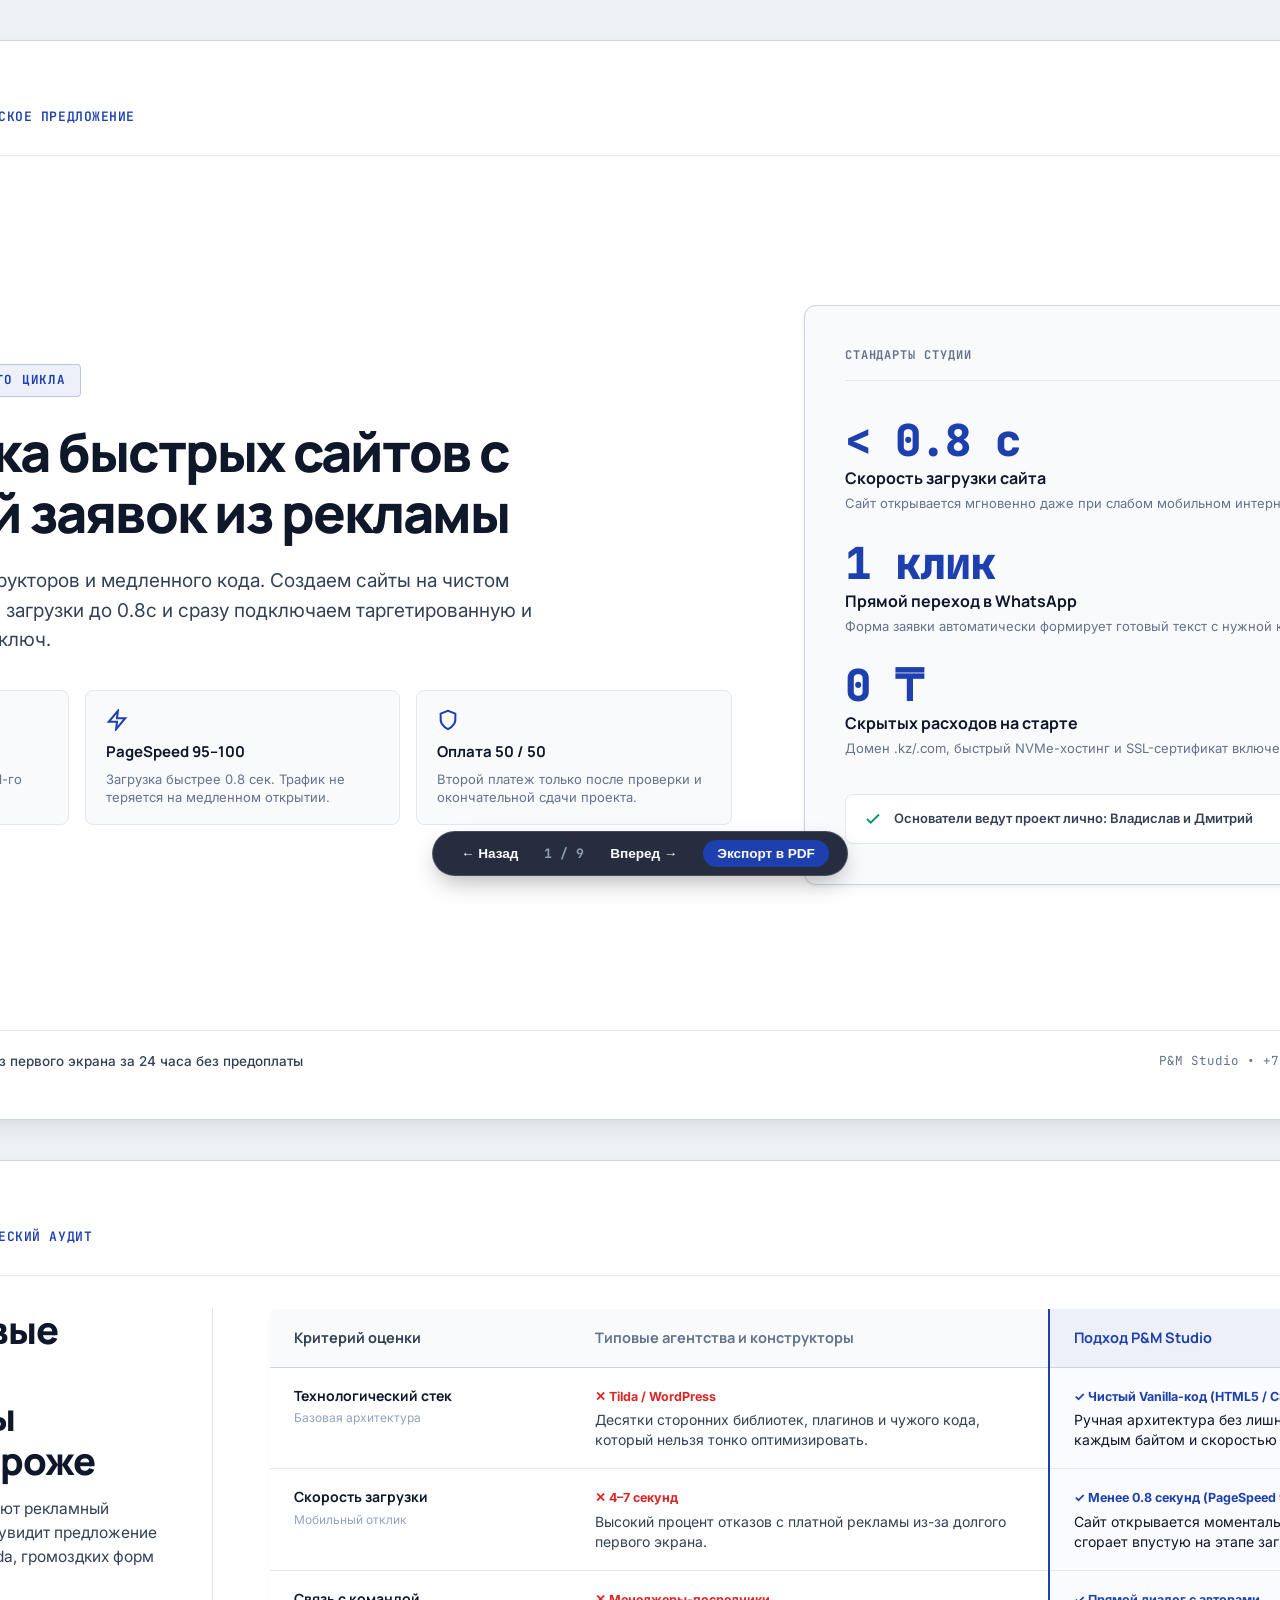
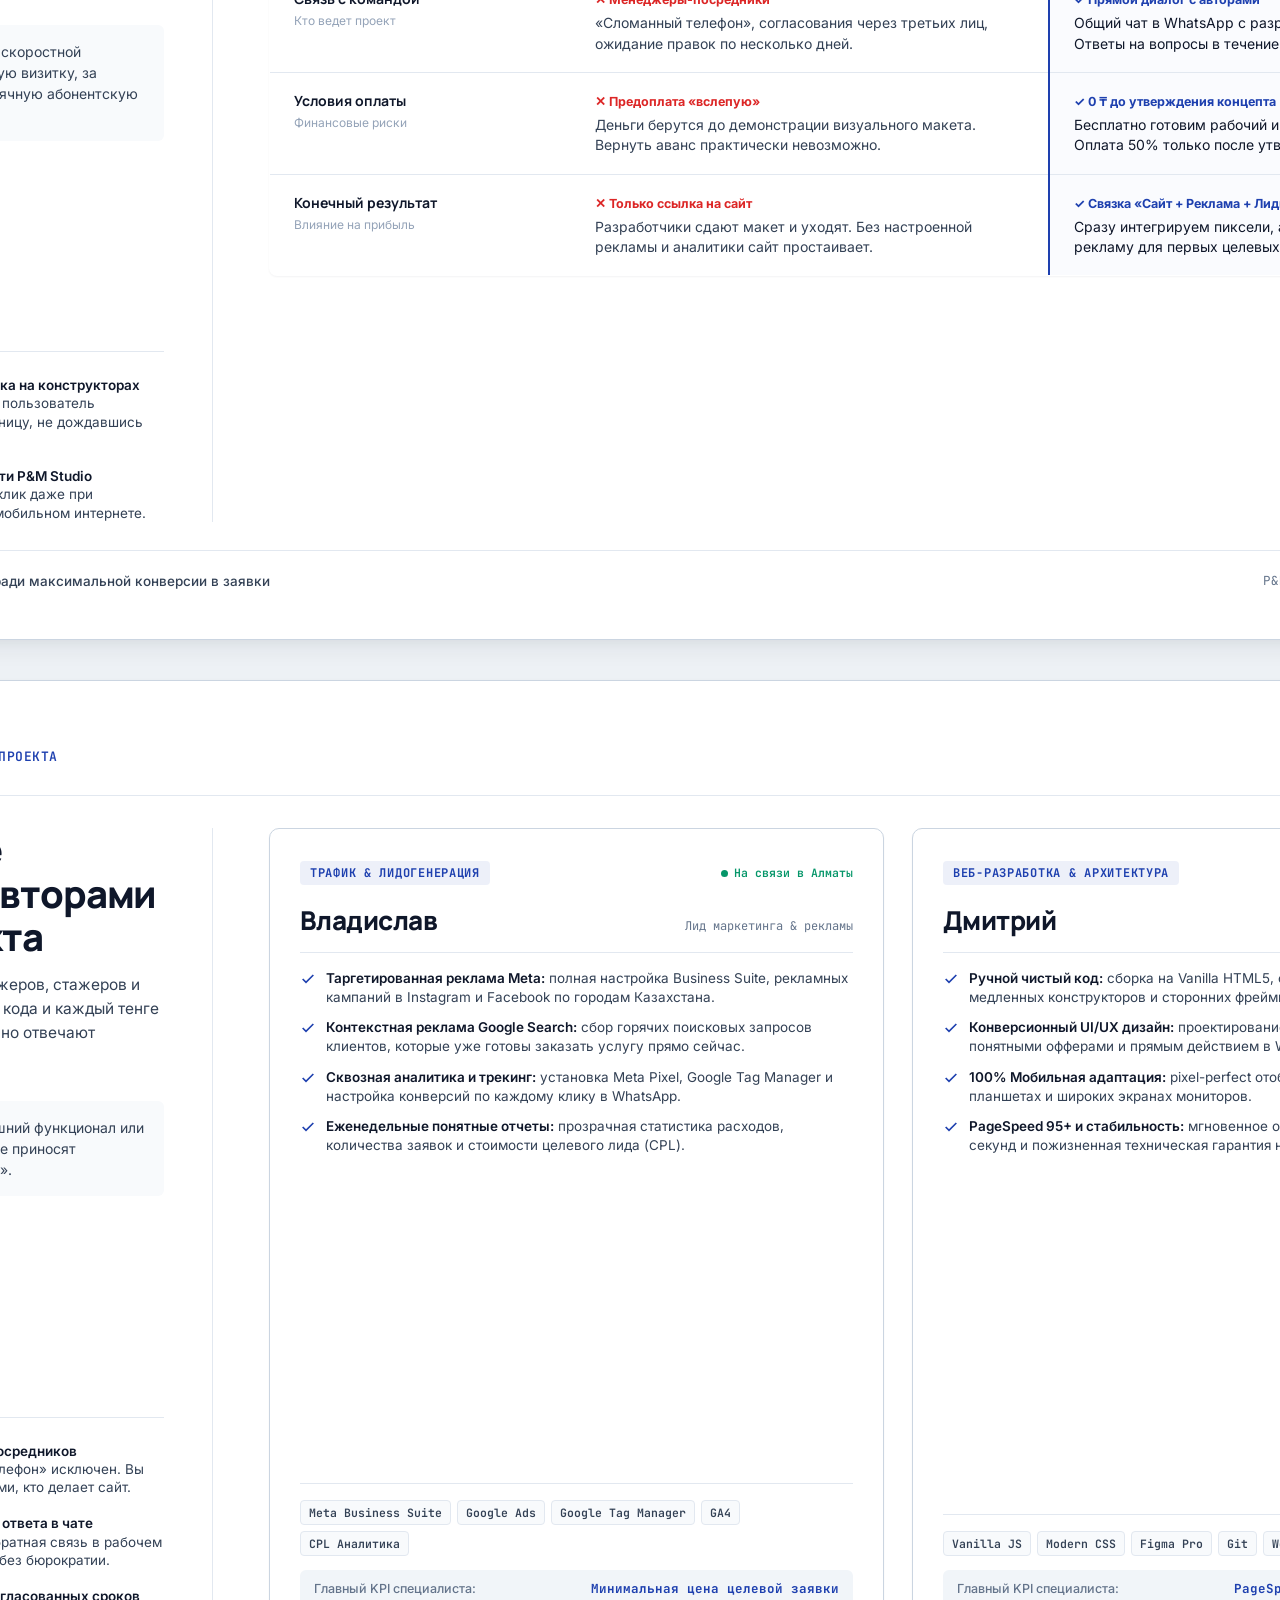
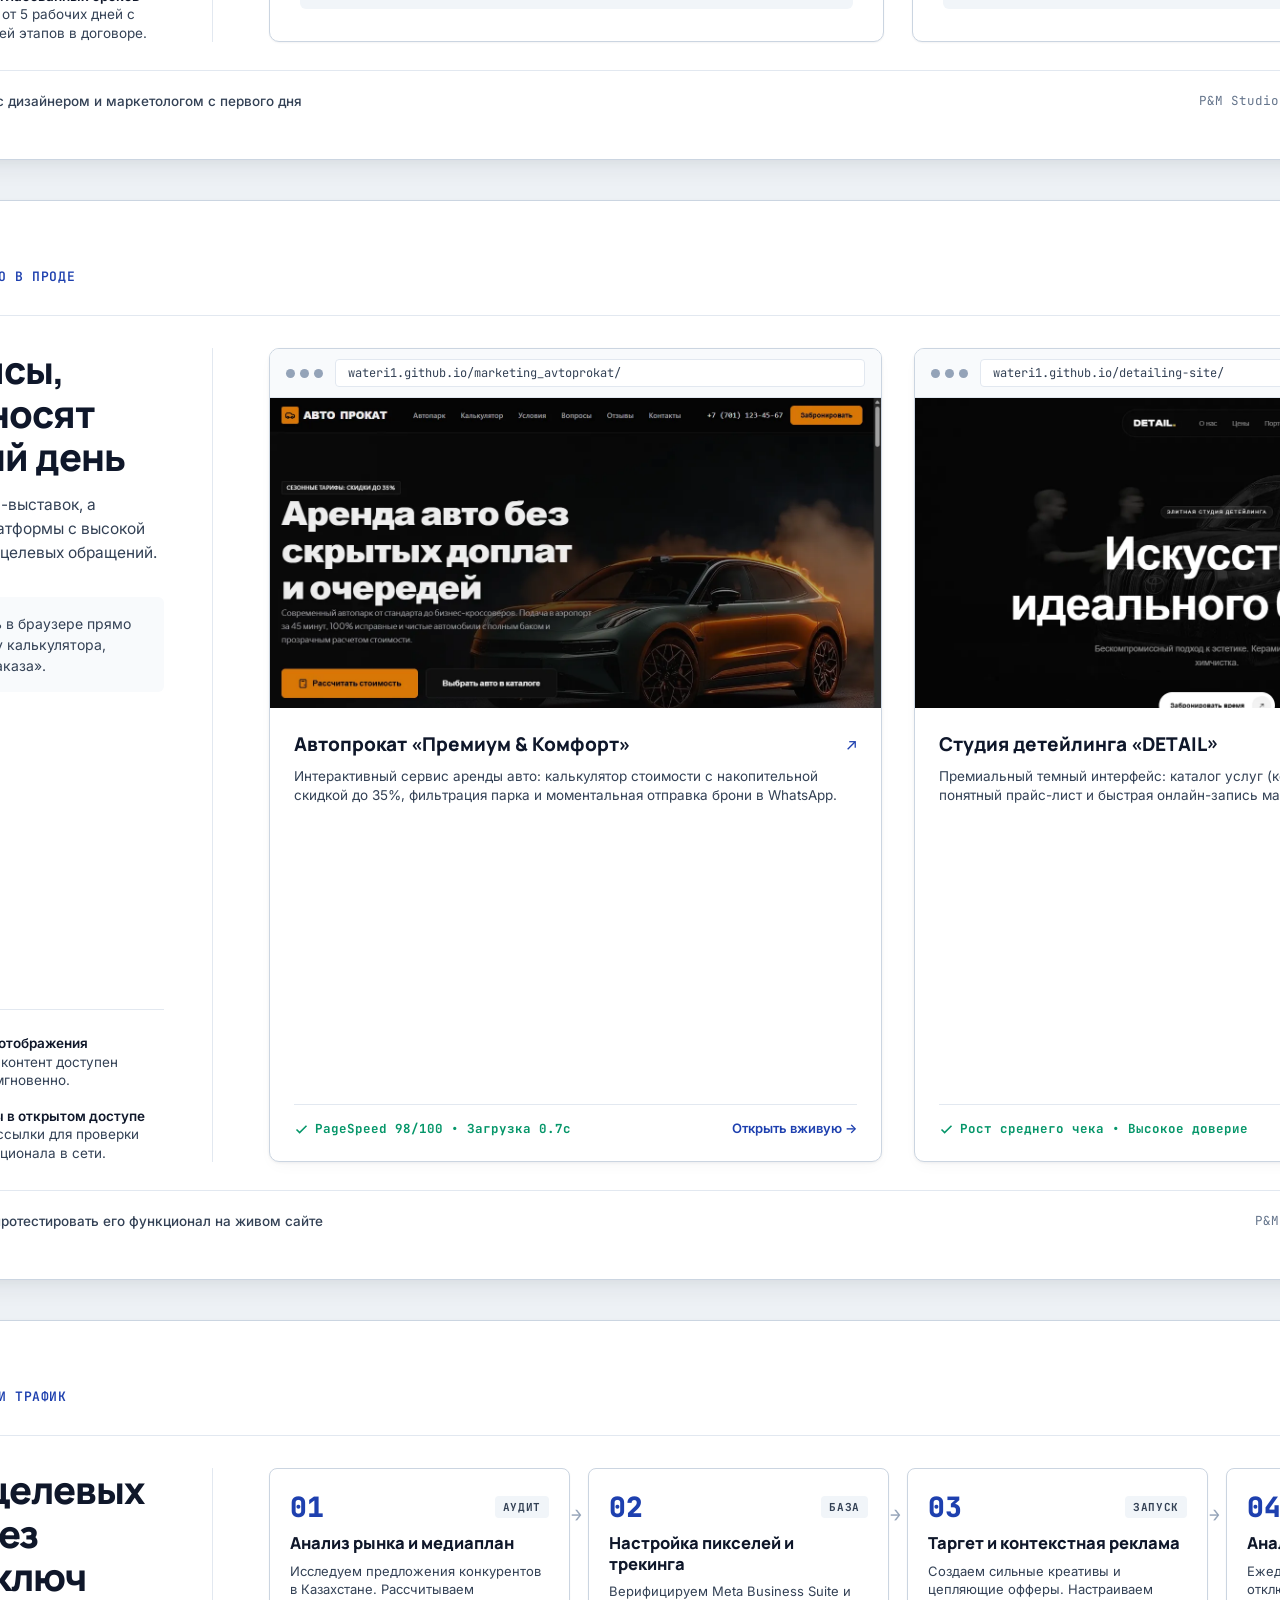
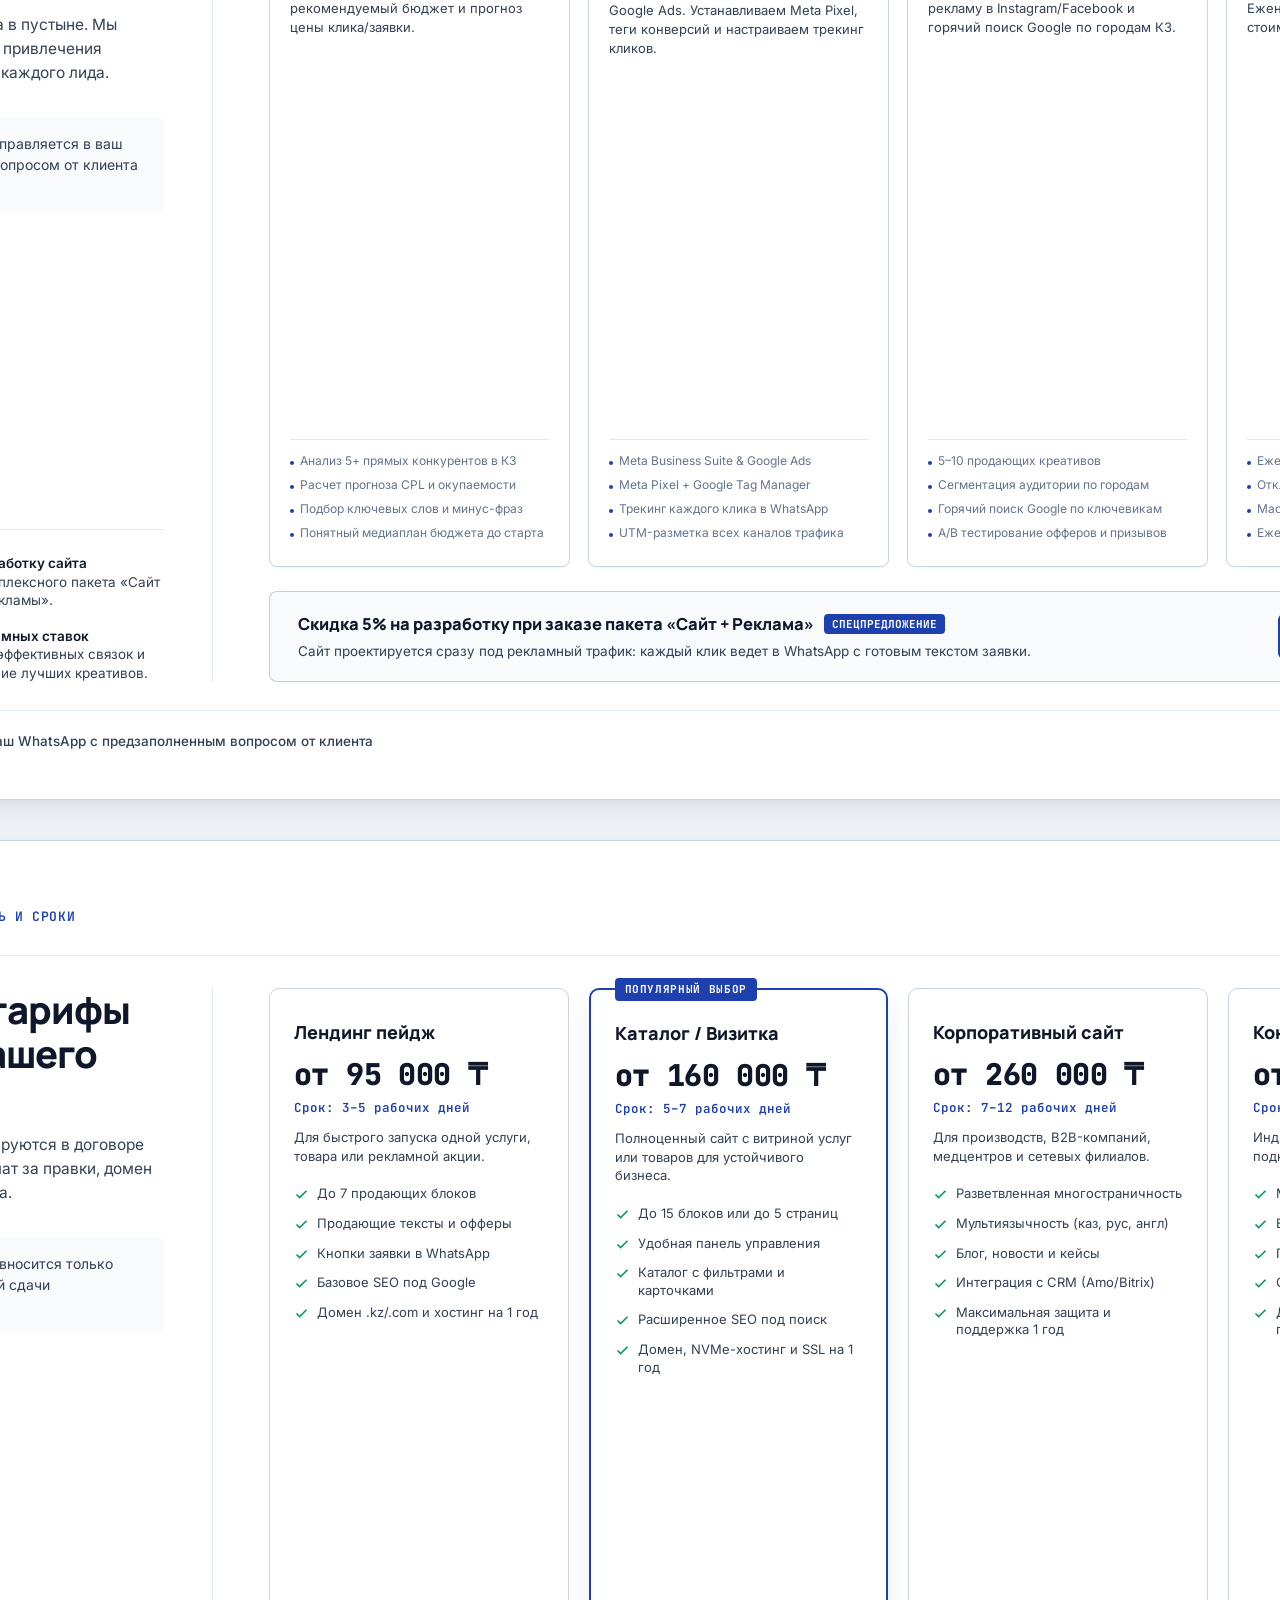
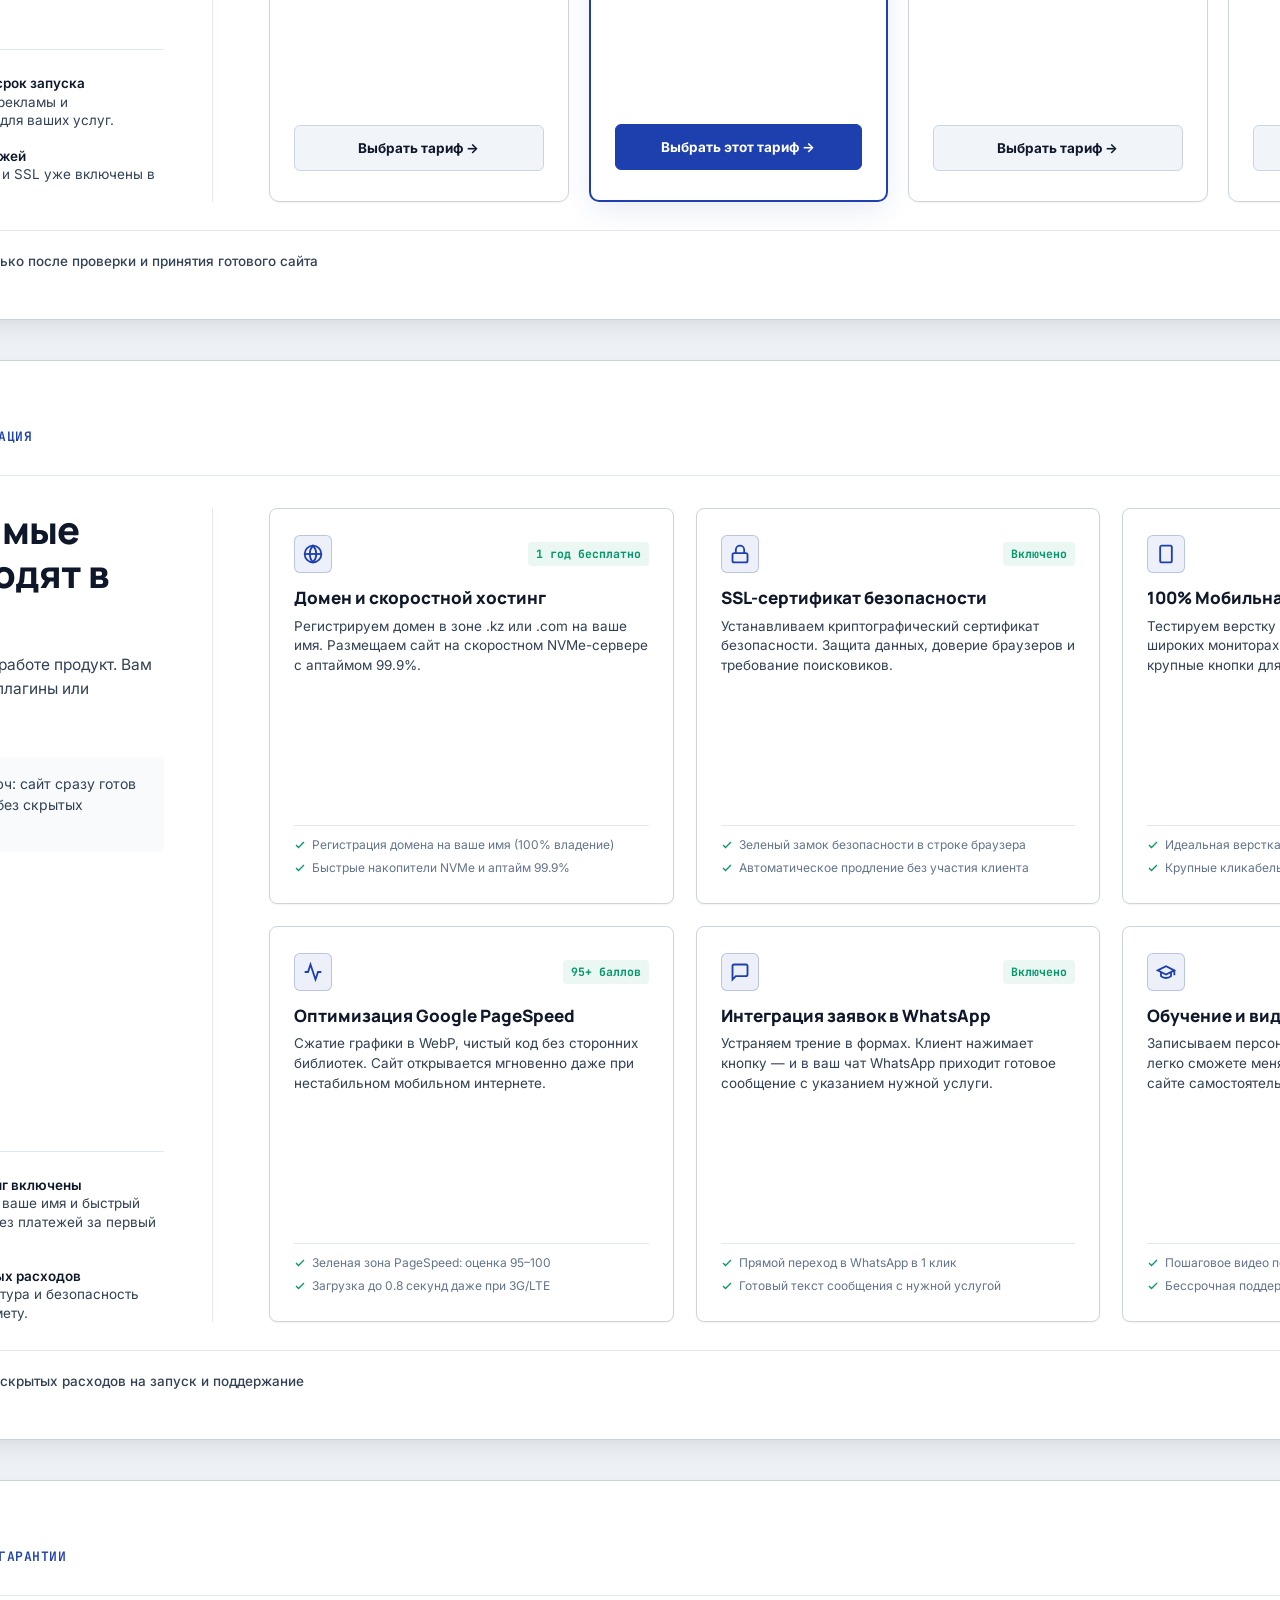
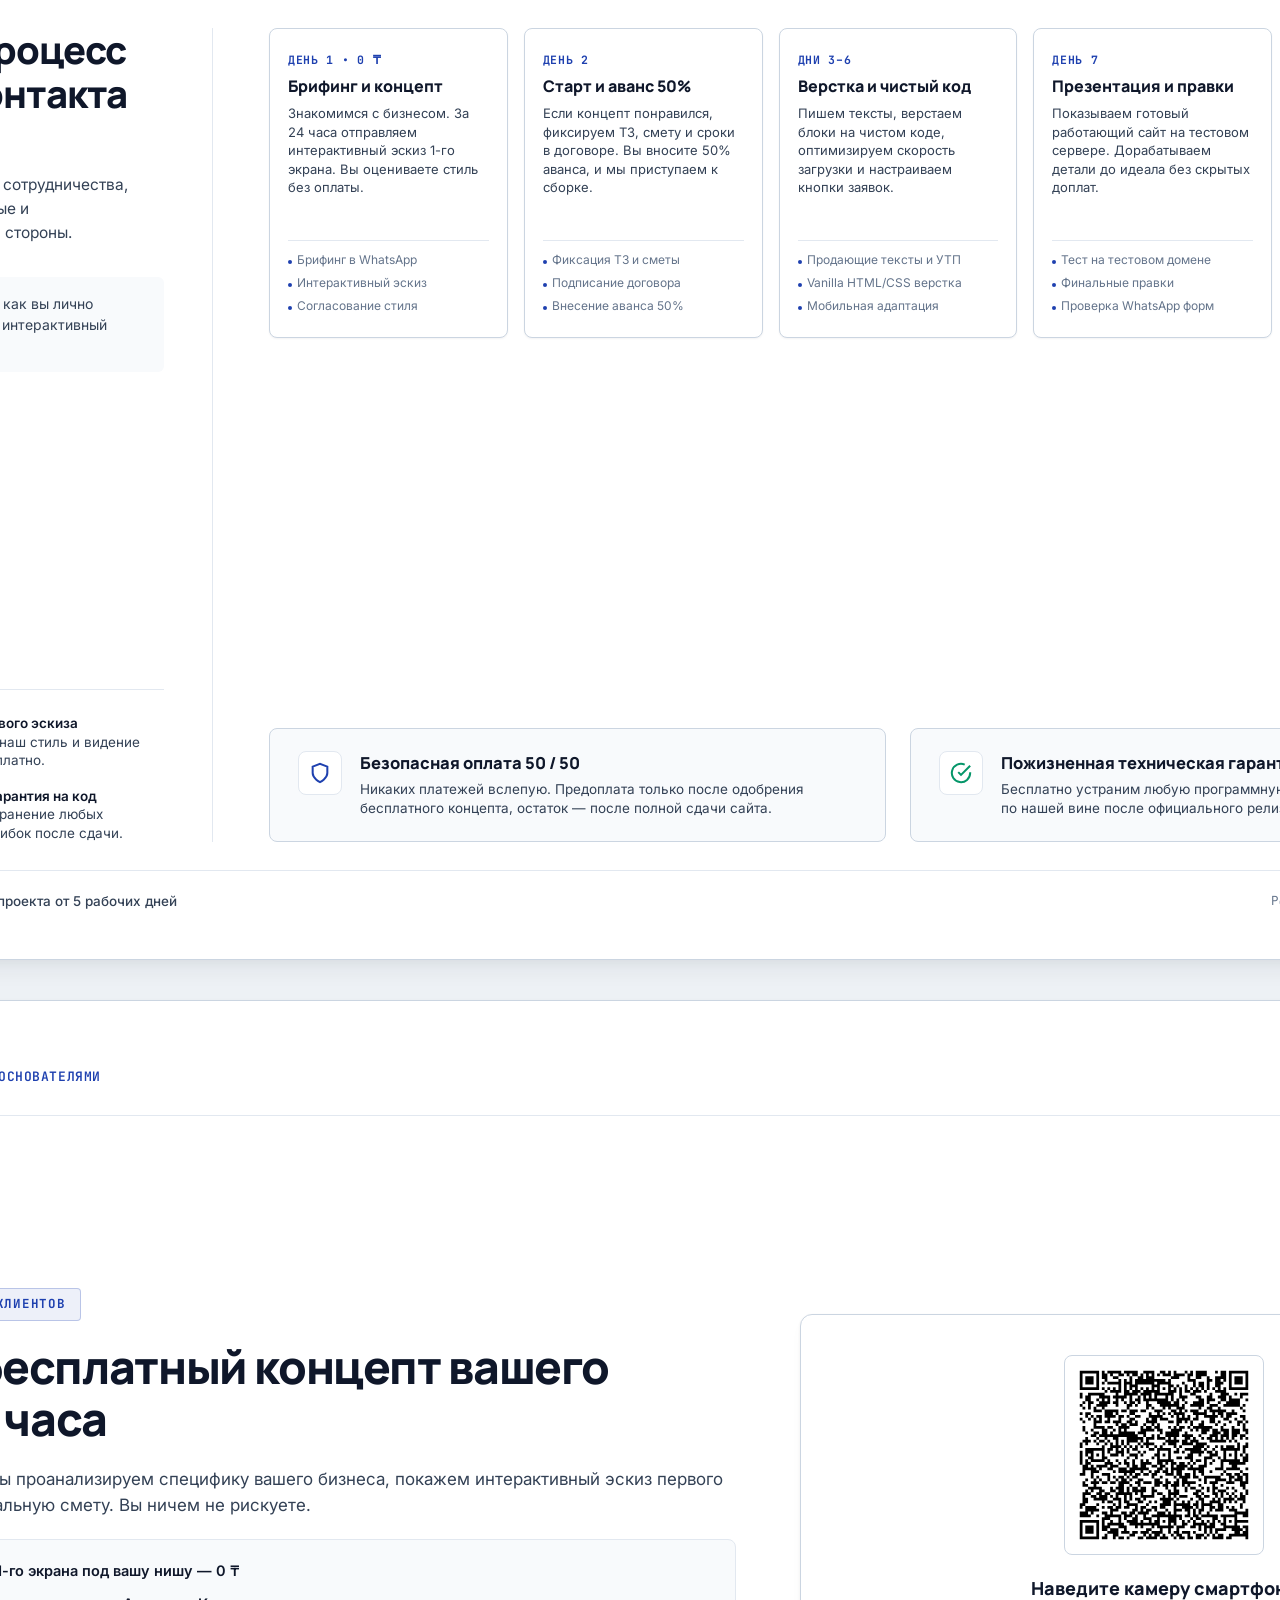
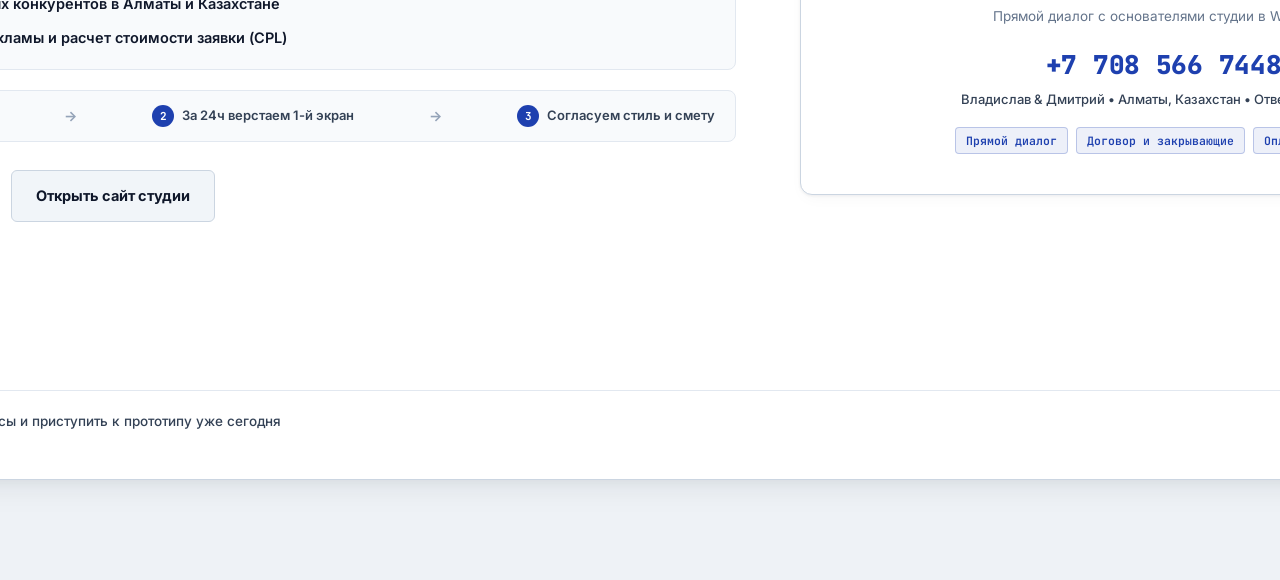
==== commit 08c176a8: "feat(presentation): polish Swiss Editorial presentation layout, typography metrics and final cta" ====
--- a/presentation.html
+++ b/presentation.html
@@ -3,239 +3,250 @@
 <head>
     <meta charset="UTF-8">
     <meta name="viewport" content="width=device-width, initial-scale=1.0">
-    <title>P&M Studio – Коммерческое предложение</title>
-    <meta name="description" content="Разработка быстрых сайтов на чистом коде и запуск рекламы под ключ в Казахстане. Презентация студии P&M Studio.">
-    
-    <!-- Google Fonts: Manrope, Inter, Space Grotesk -->
-    <link rel="preconnect" href="https://fonts.googleapis.com">
-    <link rel="preconnect" href="https://fonts.gstatic.com" crossorigin>
-    <link href="https://fonts.googleapis.com/css2?family=Inter:wght@400;500;600;700&family=Manrope:wght@600;700;800&family=Space+Grotesk:wght@600;700;800&display=swap" rel="stylesheet">
-    
-    <!-- Presentation CSS -->
+    <title>P&M Studio — Разработка умных сайтов и трафик под ключ</title>
+    <meta name="description" content="Коммерческое предложение P&M Studio: разработка сайтов на чистом коде от 5 дней и запуск рекламы в Казахстане.">
+
+    <!-- Stylesheet -->
     <link rel="stylesheet" href="css/presentation.css">
 </head>
 <body>
 
-    <!-- SCREEN PRESENTATION VIEWPORT -->
-    <div class="deck-viewport" id="viewport">
-        <div class="deck-stage" id="stage">
-
-            <!-- =================================================================
-                 СЛАЙД 1: ТИТУЛЬНЫЙ ЭКРАН (COVER)
-                 ================================================================= -->
-            <section class="slide active" id="slide-1" data-slide="1">
-                <header class="slide-header">
-                    <div class="slide-brand">
-                        <div class="brand-icon-box">
-                            <svg width="20" height="20" viewBox="0 0 24 24" fill="none">
-                                <rect x="2" y="2" width="20" height="20" rx="4" fill="#2563EB"/>
-                                <path d="M7 16L12 8L17 16" stroke="white" stroke-width="2.2" stroke-linecap="round" stroke-linejoin="round"/>
-                            </svg>
-                        </div>
-                        <div class="brand-title-wrap">
-                            <span class="brand-name">P&M Studio</span>
-                            <span class="brand-tagline">Веб-разработка и реклама</span>
-                        </div>
-                    </div>
-                    <div class="slide-meta-right">
-                        <div class="meta-pill">
-                            <span class="dot"></span>
-                            <span>Алматы • Казахстан</span>
-                        </div>
-                        <div class="slide-number-badge">01 / 09</div>
-                    </div>
-                </header>
-
-                <div class="slide-body">
-                    <div class="slide-cover-layout">
-                        <div class="cover-left">
-                            <h1 class="cover-title">
-                                Сайты на чистом коде с <span class="highlight">заявками в WhatsApp</span> и окупаемой рекламой
-                            </h1>
-                            <p class="cover-subtitle">
-                                Разрабатываем быстрые веб-решения без шаблонных конструкторов. Мгновенная загрузка до 0.8 секунд, прямой контакт со специалистами и запуск рекламы под ключ.
+    <main class="presentation-stage">
+
+        <!-- =================================================================
+             СЛАЙД 1: COVER SLIDE (ПРЕДСТАВИТЕЛЬСКИЙ ТИТУЛ)
+             ================================================================= -->
+        <section class="slide" id="slide-1" data-slide="1">
+            <header class="slide-header">
+                <div class="brand-badge">
+                    <div class="brand-icon-box">
+                        <svg width="20" height="20" viewBox="0 0 24 24" fill="none">
+                            <path d="M7 16L12 8L17 16" stroke="white" stroke-width="2.5" stroke-linecap="round" stroke-linejoin="round"/>
+                        </svg>
+                    </div>
+                    <div class="brand-meta">
+                        <span class="brand-title">P&M Studio</span>
+                        <span class="brand-divider">•</span>
+                        <span class="slide-context-topic">Коммерческое предложение</span>
+                    </div>
+                </div>
+                <div class="slide-header-right">
+                    <span class="slide-location-tag">Алматы • 2026</span>
+                    <div class="slide-page-badge">01 / 09</div>
+                </div>
+            </header>
+
+            <div class="slide-body">
+                <div class="slide-cover-grid">
+                    <!-- Left: Lead Text & Promises -->
+                    <div class="cover-main-text-col">
+                        <div class="cover-pill-label">
+                            <span>Авторская веб-студия полного цикла</span>
+                        </div>
+                        <h1 class="cover-main-h1">
+                            Разработка быстрых сайтов с гарантией заявок из рекламы
+                        </h1>
+                        <p class="cover-lead-p">
+                            Отказ от шаблонных конструкторов и медленного кода. Создаем сайты на чистом Vanilla-стеке со скоростью загрузки до 0.8с и сразу подключаем таргетированную и контекстную рекламу под ключ.
+                        </p>
+
+                        <div class="cover-commitments-grid">
+                            <div class="commitment-card">
+                                <svg width="22" height="22" viewBox="0 0 24 24" fill="none" stroke="currentColor" stroke-width="2.2"><circle cx="12" cy="12" r="10"/><polyline points="12 6 12 12 16 14"/></svg>
+                                <span class="commitment-title">Концепт за 24 часа</span>
+                                <span class="commitment-desc">Бесплатный интерактивный эскиз 1-го экрана до внесения предоплаты.</span>
+                            </div>
+                            <div class="commitment-card">
+                                <svg width="22" height="22" viewBox="0 0 24 24" fill="none" stroke="currentColor" stroke-width="2.2"><polygon points="13 2 3 14 12 14 11 22 21 10 12 10 13 2"/></svg>
+                                <span class="commitment-title">PageSpeed 95–100</span>
+                                <span class="commitment-desc">Загрузка быстрее 0.8 сек. Трафик не теряется на медленном открытии.</span>
+                            </div>
+                            <div class="commitment-card">
+                                <svg width="22" height="22" viewBox="0 0 24 24" fill="none" stroke="currentColor" stroke-width="2.2"><path d="M12 22s8-4 8-10V5l-8-3-8 3v7c0 6 8 10 8 10z"/></svg>
+                                <span class="commitment-title">Оплата 50 / 50</span>
+                                <span class="commitment-desc">Второй платеж только после проверки и окончательной сдачи проекта.</span>
+                            </div>
+                        </div>
+                    </div>
+
+                    <!-- Right: Key Standards Pillar -->
+                    <div class="cover-metrics-pillar">
+                        <div class="pillar-head-tag">
+                            <span>Стандарты студии</span>
+                            <span>Direct Founders</span>
+                        </div>
+
+                        <div class="pillar-metrics-stack">
+                            <div class="pillar-metric-entry">
+                                <span class="pillar-metric-num">&lt; 0.8 с</span>
+                                <span class="pillar-metric-title">Скорость загрузки сайта</span>
+                                <span class="pillar-metric-desc">Сайт открывается мгновенно даже при слабом мобильном интернете 3G/LTE.</span>
+                            </div>
+                            <div class="pillar-metric-entry">
+                                <span class="pillar-metric-num">1 клик</span>
+                                <span class="pillar-metric-title">Прямой переход в WhatsApp</span>
+                                <span class="pillar-metric-desc">Форма заявки автоматически формирует готовый текст с нужной клиенту услугой.</span>
+                            </div>
+                            <div class="pillar-metric-entry">
+                                <span class="pillar-metric-num">0 ₸</span>
+                                <span class="pillar-metric-title">Скрытых расходов на старте</span>
+                                <span class="pillar-metric-desc">Домен .kz/.com, быстрый NVMe-хостинг и SSL-сертификат включены на 1 год.</span>
+                            </div>
+                        </div>
+
+                        <div class="pillar-trust-badge">
+                            <svg width="18" height="18" viewBox="0 0 24 24" fill="none" stroke="currentColor" stroke-width="2.5"><polyline points="20 6 9 17 4 12"/></svg>
+                            <span>Основатели ведут проект лично: Владислав и Дмитрий</span>
+                        </div>
+                    </div>
+                </div>
+            </div>
+
+            <footer class="slide-footer-bar">
+                <div class="footer-trust-item">
+                    <svg width="15" height="15" viewBox="0 0 24 24" fill="none" stroke="currentColor" stroke-width="2.5"><polyline points="20 6 9 17 4 12"/></svg>
+                    <span>Бесплатный интерактивный эскиз первого экрана за 24 часа без предоплаты</span>
+                </div>
+                <div class="footer-contacts-wrap">
+                    <span>P&M Studio • +7 708 566 7448 • pandm-studio.kz</span>
+                </div>
+            </footer>
+        </section>
+
+
+        <!-- =================================================================
+             СЛАЙД 2: СРАВНЕНИЕ ПОДХОДОВ (EDITORIAL MATRIX)
+             ================================================================= -->
+        <section class="slide" id="slide-2" data-slide="2">
+            <header class="slide-header">
+                <div class="brand-badge">
+                    <div class="brand-icon-box">
+                        <svg width="20" height="20" viewBox="0 0 24 24" fill="none">
+                            <path d="M7 16L12 8L17 16" stroke="white" stroke-width="2.5" stroke-linecap="round" stroke-linejoin="round"/>
+                        </svg>
+                    </div>
+                    <div class="brand-meta">
+                        <span class="brand-title">P&M Studio</span>
+                        <span class="brand-divider">•</span>
+                        <span class="slide-context-topic">Аналитический аудит</span>
+                    </div>
+                </div>
+                <div class="slide-header-right">
+                    <span class="slide-location-tag">Сравнение подходов</span>
+                    <div class="slide-page-badge">02 / 09</div>
+                </div>
+            </header>
+
+            <div class="slide-body">
+                <div class="editorial-split-layout">
+                    <!-- Left Anchor -->
+                    <div class="editorial-anchor-col">
+                        <div class="editorial-headline-block">
+                            <h2 class="editorial-title">Почему типовые сайты и конструкторы обходятся дороже</h2>
+                            <p class="editorial-desc">
+                                До 50% предпринимателей теряют рекламный бюджет еще до того, как клиент увидит предложение — из-за медленной загрузки Tilda, громоздких форм и отсутствия прямой аналитики.
                             </p>
-
-                            <div class="cover-metrics-row">
-                                <div class="cover-metric-col">
-                                    <div class="metric-number">95–100</div>
-                                    <div class="metric-label">Google PageSpeed</div>
-                                    <div class="metric-desc">Сайт открывается мгновенно даже при слабом 4G</div>
-                                </div>
-                                <div class="cover-metric-col">
-                                    <div class="metric-number">50 / 50</div>
-                                    <div class="metric-label">Поэтапная оплата</div>
-                                    <div class="metric-desc">Аванс только после утверждения первого экрана</div>
-                                </div>
-                                <div class="cover-metric-col">
-                                    <div class="metric-number">от 5 дней</div>
-                                    <div class="metric-label">Срок сдачи</div>
-                                    <div class="metric-desc">Фиксируем дедлайн и стоимость в договоре</div>
-                                </div>
-                            </div>
-
-                            <div>
-                                <a href="https://wa.me/77085667448?text=Здравствуйте!%20Хочу%20обсудить%20проект%20сайта" target="_blank" class="btn-primary">
-                                    <span>Обсудить задачу в WhatsApp</span>
-                                    <span class="btn-arrow">↗</span>
-                                </a>
-                            </div>
-                        </div>
-
-                        <div class="cover-right">
-                            <div class="cover-team-showcase">
-                                <div class="cover-team-media">
-                                    <picture>
-                                        <source srcset="images/team.webp" type="image/webp">
-                                        <img src="images/team.png" alt="Владислав и Дмитрий — команда P&M Studio" width="600" height="400">
-                                    </picture>
-                                    <div class="team-media-overlay">
-                                        <div class="team-status-tag">
-                                            <span class="dot"></span>
-                                            <span>Работаем лично, без менеджеров-посредников</span>
-                                        </div>
-                                    </div>
-                                </div>
-
-                                <div class="team-founders-split">
-                                    <div class="founder-entry">
-                                        <div class="founder-role">Трафик & Аналитика</div>
-                                        <div class="founder-name">Владислав</div>
-                                        <div class="founder-details">Meta Ads • Google Search • Медиаплан • Сквозная аналитика окупаемости</div>
-                                    </div>
-                                    <div class="founder-entry">
-                                        <div class="founder-role">Веб-разработка</div>
-                                        <div class="founder-name">Дмитрий</div>
-                                        <div class="founder-details">Ручной Vanilla JS • Высокая скорость • Figma UI/UX • Адаптивность</div>
-                                    </div>
-                                </div>
-                            </div>
-                        </div>
-                    </div>
-                </div>
-
-                <footer class="slide-footer-bar">
-                    <div class="footer-left">
-                        <div class="footer-trust-item">
-                            <svg width="15" height="15" viewBox="0 0 24 24" fill="none" stroke="currentColor" stroke-width="2.5"><polyline points="20 6 9 17 4 12"/></svg>
-                            <span>Бесплатный интерактивный эскиз 1-го экрана за 24 часа</span>
-                        </div>
-                        <div class="footer-trust-item">
-                            <svg width="15" height="15" viewBox="0 0 24 24" fill="none" stroke="currentColor" stroke-width="2.5"><polyline points="20 6 9 17 4 12"/></svg>
-                            <span>Домен, SSL-сертификат и хостинг на 1 год включены</span>
-                        </div>
-                    </div>
-                    <div class="footer-right">
-                        <span>P&M Studio • +7 708 566 7448</span>
-                    </div>
-                </footer>
-            </section>
-
-            <!-- =================================================================
-                 СЛАЙД 2: СРАВНЕНИЕ ПОДХОДОВ (EDITORIAL MATRIX)
-                 ================================================================= -->
-            <section class="slide" id="slide-2" data-slide="2">
-                <header class="slide-header">
-                    <div class="slide-brand">
-                        <div class="brand-icon-box">
-                            <svg width="20" height="20" viewBox="0 0 24 24" fill="none">
-                                <rect x="2" y="2" width="20" height="20" rx="4" fill="#2563EB"/>
-                                <path d="M7 16L12 8L17 16" stroke="white" stroke-width="2.2" stroke-linecap="round" stroke-linejoin="round"/>
-                            </svg>
-                        </div>
-                        <div class="brand-title-wrap">
-                            <span class="brand-name">P&M Studio</span>
-                            <span class="brand-tagline">Сравнение подходов</span>
-                        </div>
-                    </div>
-                    <div class="slide-meta-right">
-                        <div class="slide-number-badge">02 / 09</div>
-                    </div>
-                </header>
-
-                <div class="slide-body">
-                    <div class="slide-title-block">
-                        <h2 class="slide-title">Чем наш подход отличается от типовых агентств и конструкторов</h2>
-                        <p class="slide-subtitle">Мы исключили медленный шаблонный код, бюрократию и предоплату за кота в мешке.</p>
-                    </div>
-
-                    <div class="comparison-matrix-container">
-                        <table class="matrix-table">
+                            <div class="editorial-pullquote">
+                                «Мы создаем сайты как легкий, скоростной инструмент продаж, а не тяжелую визитку, за которую нужно платить ежемесячную абонентскую плату конструкторам».
+                            </div>
+                        </div>
+
+                        <div class="anchor-stats-stack">
+                            <div class="anchor-stat-row">
+                                <span class="stat-numeric-big">4.8 с</span>
+                                <div class="stat-narrative-small">
+                                    <strong>Средняя загрузка на конструкторах</strong>
+                                    Каждый второй пользователь закрывает страницу, не дождавшись контента.
+                                </div>
+                            </div>
+                            <div class="anchor-stat-row">
+                                <span class="stat-numeric-big">98/100</span>
+                                <div class="stat-narrative-small">
+                                    <strong>Рейтинг скорости P&M Studio</strong>
+                                    Мгновенный отклик даже при нестабильном мобильном интернете.
+                                </div>
+                            </div>
+                        </div>
+                    </div>
+
+                    <!-- Right Matrix Table -->
+                    <div class="editorial-content-area">
+                        <table class="comparison-editorial-table">
                             <thead>
                                 <tr>
-                                    <th class="th-param">Критерий оценки</th>
-                                    <th class="th-typical">Обычные студии и конструкторы</th>
-                                    <th class="th-pm">Подход P&M Studio</th>
+                                    <th class="th-crit">Критерий оценки</th>
+                                    <th class="th-legacy">Типовые агентства и конструкторы</th>
+                                    <th class="th-studio">Подход P&M Studio</th>
                                 </tr>
                             </thead>
                             <tbody>
                                 <tr>
-                                    <td class="td-param">
+                                    <td class="td-crit">
                                         Технологический стек
-                                        <span class="param-note">Основа архитектуры</span>
+                                        <span class="td-crit-sub">Базовая архитектура</span>
                                     </td>
-                                    <td class="td-typical">
-                                        <span class="neg-tag">✕ Тяжелые платформы (Tilda, WordPress)</span><br>
-                                        Десятки сторонних скриптов, плагинов и чужого кода, который нельзя тонко оптимизировать.
+                                    <td class="td-legacy">
+                                        <span class="badge-neg">✕ Tilda / WordPress</span><br>
+                                        Десятки сторонних библиотек, плагинов и чужого кода, который нельзя тонко оптимизировать.
                                     </td>
-                                    <td class="td-pm">
-                                        <span class="pos-tag">✓ Чистый код (Vanilla HTML/CSS/JS)</span><br>
-                                        Ручная архитектура без лишнего веса. Полный контроль над каждым байтом и стилем.
+                                    <td class="td-studio">
+                                        <span class="badge-pos">✓ Чистый Vanilla-код (HTML5 / CSS3 / JS)</span><br>
+                                        Ручная архитектура без лишнего веса. Полный контроль над каждым байтом и скоростью отклика.
                                     </td>
                                 </tr>
                                 <tr>
-                                    <td class="td-param">
+                                    <td class="td-crit">
                                         Скорость загрузки
-                                        <span class="param-note">Мобильный пользователь</span>
+                                        <span class="td-crit-sub">Мобильный отклик</span>
                                     </td>
-                                    <td class="td-typical">
-                                        <span class="neg-tag">✕ 4–7 секунд до первого экрана</span><br>
-                                        До 50% потенциальных клиентов закрывают вкладку, так и не дождавшись открытия сайта.
+                                    <td class="td-legacy">
+                                        <span class="badge-neg">✕ 4–7 секунд</span><br>
+                                        Высокий процент отказов с платной рекламы из-за долгого первого экрана.
                                     </td>
-                                    <td class="td-pm">
-                                        <span class="pos-tag">✓ Менее 0.8 секунд (PageSpeed 95–100)</span><br>
-                                        Мгновенный отклик даже при слабом мобильном интернете. Трафик не теряется на загрузке.
+                                    <td class="td-studio">
+                                        <span class="badge-pos">✓ Менее 0.8 секунд (PageSpeed 95+)</span><br>
+                                        Сайт открывается моментально. Рекламный трафик не сгорает впустую на этапе загрузки.
                                     </td>
                                 </tr>
                                 <tr>
-                                    <td class="td-param">
-                                        Коммуникация
-                                        <span class="param-note">Кто ведет проект</span>
+                                    <td class="td-crit">
+                                        Связь с командой
+                                        <span class="td-crit-sub">Кто ведет проект</span>
                                     </td>
-                                    <td class="td-typical">
-                                        <span class="neg-tag">✕ Менеджеры-посредники</span><br>
-                                        «Сломанный телефон», согласования через третьих лиц, задержки ответов по нескольку дней.
+                                    <td class="td-legacy">
+                                        <span class="badge-neg">✕ Менеджеры-посредники</span><br>
+                                        «Сломанный телефон», согласования через третьих лиц, ожидание правок по несколько дней.
                                     </td>
-                                    <td class="td-pm">
-                                        <span class="pos-tag">✓ Прямой диалог с авторами</span><br>
-                                        Общий рабочий чат с разработчиком и маркетологом. Ответы в WhatsApp в течение 10 минут.
+                                    <td class="td-studio">
+                                        <span class="badge-pos">✓ Прямой диалог с авторами</span><br>
+                                        Общий чат в WhatsApp с разработчиком и маркетологом. Ответы на вопросы в течение 10 минут.
                                     </td>
                                 </tr>
                                 <tr>
-                                    <td class="td-param">
-                                        Финансовые риски
-                                        <span class="param-note">Условия оплаты</span>
+                                    <td class="td-crit">
+                                        Условия оплаты
+                                        <span class="td-crit-sub">Финансовые риски</span>
                                     </td>
-                                    <td class="td-typical">
-                                        <span class="neg-tag">✕ 50–100% аванс «вслепую»</span><br>
-                                        Деньги берутся до демонстрации визуальной концепции. Вернуть предоплату практически невозможно.
+                                    <td class="td-legacy">
+                                        <span class="badge-neg">✕ Предоплата «вслепую»</span><br>
+                                        Деньги берутся до демонстрации визуального макета. Вернуть аванс практически невозможно.
                                     </td>
-                                    <td class="td-pm">
-                                        <span class="pos-tag">✓ 0 ₸ до утверждения концепта</span><br>
-                                        Бесплатно делаем рабочий эскиз первого экрана. Аванс 50% вносится только если макет утвержден.
+                                    <td class="td-studio">
+                                        <span class="badge-pos">✓ 0 ₸ до утверждения концепта</span><br>
+                                        Бесплатно готовим рабочий интерактивный эскиз за 24 часа. Оплата 50% только после утверждения.
                                     </td>
                                 </tr>
                                 <tr>
-                                    <td class="td-param">
+                                    <td class="td-crit">
                                         Конечный результат
-                                        <span class="param-note">Влияние на продажи</span>
+                                        <span class="td-crit-sub">Влияние на прибыль</span>
                                     </td>
-                                    <td class="td-typical">
-                                        <span class="neg-tag">✕ Только ссылка на сайт</span><br>
-                                        Разработчики сдают страницы и уходят. Без настроенной рекламы и аналитики сайт простаивает.
+                                    <td class="td-legacy">
+                                        <span class="badge-neg">✕ Только ссылка на сайт</span><br>
+                                        Разработчики сдают макет и уходят. Без настроенной рекламы и аналитики сайт простаивает.
                                     </td>
-                                    <td class="td-pm">
-                                        <span class="pos-tag">✓ Связка «Сайт + Реклама + Лиды»</span><br>
+                                    <td class="td-studio">
+                                        <span class="badge-pos">✓ Связка «Сайт + Реклама + Лиды»</span><br>
                                         Сразу интегрируем пиксели, аналитику, формы и запускаем рекламу для первых целевых заявок.
                                     </td>
                                 </tr>
@@ -243,1171 +254,1306 @@
                         </table>
                     </div>
                 </div>
-
-                <footer class="slide-footer-bar">
-                    <div class="footer-left">
-                        <div class="footer-trust-item">
-                            <svg width="15" height="15" viewBox="0 0 24 24" fill="none" stroke="currentColor" stroke-width="2.5"><polyline points="20 6 9 17 4 12"/></svg>
-                            <span>Осознанный отказ от шаблонов ради скорости, надежности и реальных заявок</span>
-                        </div>
-                    </div>
-                    <div class="footer-right">
-                        <span>P&M Studio • Стандарты разработки</span>
-                    </div>
-                </footer>
-            </section>
-
-            <!-- =================================================================
-                 СЛАЙД 3: КОМАНДА И ЗОНЫ ОТВЕТСТВЕННОСТИ
-                 ================================================================= -->
-            <section class="slide" id="slide-3" data-slide="3">
-                <header class="slide-header">
-                    <div class="slide-brand">
-                        <div class="brand-icon-box">
-                            <svg width="20" height="20" viewBox="0 0 24 24" fill="none">
-                                <rect x="2" y="2" width="20" height="20" rx="4" fill="#2563EB"/>
-                                <path d="M7 16L12 8L17 16" stroke="white" stroke-width="2.2" stroke-linecap="round" stroke-linejoin="round"/>
-                            </svg>
-                        </div>
-                        <div class="brand-title-wrap">
-                            <span class="brand-name">P&M Studio</span>
-                            <span class="brand-tagline">Команда проекта</span>
-                        </div>
-                    </div>
-                    <div class="slide-meta-right">
-                        <div class="slide-number-badge">03 / 09</div>
-                    </div>
-                </header>
-
-                <div class="slide-body">
-                    <div class="slide-title-block">
-                        <h2 class="slide-title">Вы работаете напрямую с авторами вашего проекта</h2>
-                        <p class="slide-subtitle">Никаких стажеров и субподряда. Каждую строчку кода и рекламную связку настраивают профильные специалисты.</p>
-                    </div>
-
-                    <div class="team-split-grid">
-                        <!-- Specialist 1: Vladislav -->
-                        <div class="team-member-block">
-                            <div>
-                                <div class="member-header">
-                                    <div class="member-title-group">
-                                        <div class="member-role">Трафик & Лидогенерация</div>
-                                        <h3 class="member-name">Владислав</h3>
-                                    </div>
-                                    <div class="member-icon-badge">
-                                        <svg width="24" height="24" viewBox="0 0 24 24" fill="none" stroke="currentColor" stroke-width="2"><path d="m22 2-7 20-4-9-9-4Z"/><path d="M22 2 11 13"/></svg>
-                                    </div>
-                                </div>
-
-                                <div class="member-deliverables-list">
-                                    <div class="deliverable-item">
-                                        <div class="deliverable-bullet"></div>
-                                        <div>
-                                            <strong>Таргетированная реклама (Meta Ads):</strong> Полная настройка Meta Business Suite, кампаний в Instagram и Facebook с точным гео-таргетингом по Казахстану.
-                                        </div>
-                                    </div>
-                                    <div class="deliverable-item">
-                                        <div class="deliverable-bullet"></div>
-                                        <div>
-                                            <strong>Контекстная реклама (Google Search):</strong> Сбор горячего спроса по ключевым поисковым запросам целевых клиентов, готовых к покупке.
-                                        </div>
-                                    </div>
-                                    <div class="deliverable-item">
-                                        <div class="deliverable-bullet"></div>
-                                        <div>
-                                            <strong>Сквозная аналитика:</strong> Установка Meta Pixel, Google Tag Manager, интеграция событий перехода в WhatsApp и еженедельные отчеты по окупаемости (CPL / ROAS).
-                                        </div>
-                                    </div>
-                                </div>
-                            </div>
-
-                            <div class="member-kpi-footer">
-                                <span class="kpi-label">Ключевой фокус специалиста:</span>
-                                <span class="kpi-value">Окупаемость вложенного рекламного бюджета</span>
-                            </div>
-                        </div>
-
-                        <!-- Specialist 2: Dmitry -->
-                        <div class="team-member-block">
-                            <div>
-                                <div class="member-header">
-                                    <div class="member-title-group">
-                                        <div class="member-role" style="color: #34D399;">Веб-разработка & Архитектура</div>
-                                        <h3 class="member-name">Дмитрий</h3>
-                                    </div>
-                                    <div class="member-icon-badge">
-                                        <svg width="24" height="24" viewBox="0 0 24 24" fill="none" stroke="currentColor" stroke-width="2"><polyline points="16 18 22 12 16 6"/><polyline points="8 6 2 12 8 18"/></svg>
-                                    </div>
-                                </div>
-
-                                <div class="member-deliverables-list">
-                                    <div class="deliverable-item">
-                                        <div class="deliverable-bullet" style="background: #34D399;"></div>
-                                        <div>
-                                            <strong>Чистая Vanilla разработка:</strong> Ручная сборка на HTML5/CSS3/JS без медленных фреймворков и конструкторов. Загрузка сайта быстрее 0.8 секунд.
-                                        </div>
-                                    </div>
-                                    <div class="deliverable-item">
-                                        <div class="deliverable-bullet" style="background: #34D399;"></div>
-                                        <div>
-                                            <strong>Конверсионный UI/UX дизайн:</strong> Проектирование понятных экранов в Figma с четкими офферами и прямым действием в WhatsApp за 1 клик.
-                                        </div>
-                                    </div>
-                                    <div class="deliverable-item">
-                                        <div class="deliverable-bullet" style="background: #34D399;"></div>
-                                        <div>
-                                            <strong>100% Мобильная адаптация:</strong> Pixel-perfect отображение на iPhone, Android, планшетах и мониторах с пожизненной гарантией на стабильность кода.
-                                        </div>
-                                    </div>
-                                </div>
-                            </div>
-
-                            <div class="member-kpi-footer">
-                                <span class="kpi-label">Ключевой фокус специалиста:</span>
-                                <span class="kpi-value" style="color: #34D399;">Рейтинг PageSpeed 95+ и запуск от 5 дней</span>
-                            </div>
-                        </div>
-                    </div>
-                </div>
-
-                <footer class="slide-footer-bar">
-                    <div class="footer-left">
-                        <div class="footer-trust-item">
-                            <svg width="15" height="15" viewBox="0 0 24 24" fill="none" stroke="currentColor" stroke-width="2.5"><polyline points="20 6 9 17 4 12"/></svg>
-                            <span>Общий чат в WhatsApp с дизайнером и маркетологом: вы видите прогресс ежедневно</span>
-                        </div>
-                    </div>
-                    <div class="footer-right">
-                        <span>P&M Studio • Прямой контакт</span>
-                    </div>
-                </footer>
-            </section>
-
-            <!-- =================================================================
-                 СЛАЙД 4: ЖИВЫЕ КЕЙСЫ В ПРОДЕ
-                 ================================================================= -->
-            <section class="slide" id="slide-4" data-slide="4">
-                <header class="slide-header">
-                    <div class="slide-brand">
-                        <div class="brand-icon-box">
-                            <svg width="20" height="20" viewBox="0 0 24 24" fill="none">
-                                <rect x="2" y="2" width="20" height="20" rx="4" fill="#2563EB"/>
-                                <path d="M7 16L12 8L17 16" stroke="white" stroke-width="2.2" stroke-linecap="round" stroke-linejoin="round"/>
-                            </svg>
-                        </div>
-                        <div class="brand-title-wrap">
-                            <span class="brand-name">P&M Studio</span>
-                            <span class="brand-tagline">Портфолио в проде</span>
-                        </div>
-                    </div>
-                    <div class="slide-meta-right">
-                        <div class="slide-number-badge">04 / 09</div>
-                    </div>
-                </header>
-
-                <div class="slide-body">
-                    <div class="slide-title-block">
-                        <h2 class="slide-title">Реальные кейсы, которые приносят заявки каждый день</h2>
-                        <p class="slide-subtitle">Не статичные картинки из портфолио, а действующие коммерческие сайты с быстрой скоростью и конверсией в WhatsApp.</p>
-                    </div>
-
-                    <div class="cases-showcase-grid">
-                        <!-- Case 1: Avtoprokat -->
-                        <a href="https://wateri1.github.io/marketing_avtoprokat/" target="_blank" class="case-card-browser">
-                            <div class="browser-chrome">
-                                <div class="browser-dots">
-                                    <span class="browser-dot"></span>
-                                    <span class="browser-dot"></span>
-                                    <span class="browser-dot"></span>
-                                </div>
-                                <div class="browser-url-bar">wateri1.github.io/marketing_avtoprokat/</div>
-                            </div>
-
-                            <div class="case-media-frame">
-                                <img src="images/portfolio_avtoprokat.webp" alt="Автопрокат Премиум & Комфорт">
-                            </div>
-
-                            <div class="case-info-wrap">
+            </div>
+
+            <footer class="slide-footer-bar">
+                <div class="footer-trust-item">
+                    <svg width="15" height="15" viewBox="0 0 24 24" fill="none" stroke="currentColor" stroke-width="2.5"><polyline points="20 6 9 17 4 12"/></svg>
+                    <span>Осознанный отказ от шаблонов ради максимальной конверсии в заявки</span>
+                </div>
+                <div class="footer-contacts-wrap">
+                    <span>P&M Studio • Стандарты разработки</span>
+                </div>
+            </footer>
+        </section>
+
+
+        <!-- =================================================================
+             СЛАЙД 3: КОМАНДА И ЗОНЫ ОТВЕТСТВЕННОСТИ (ZERO EMPTY VOIDS)
+             ================================================================= -->
+        <section class="slide" id="slide-3" data-slide="3">
+            <header class="slide-header">
+                <div class="brand-badge">
+                    <div class="brand-icon-box">
+                        <svg width="20" height="20" viewBox="0 0 24 24" fill="none">
+                            <path d="M7 16L12 8L17 16" stroke="white" stroke-width="2.5" stroke-linecap="round" stroke-linejoin="round"/>
+                        </svg>
+                    </div>
+                    <div class="brand-meta">
+                        <span class="brand-title">P&M Studio</span>
+                        <span class="brand-divider">•</span>
+                        <span class="slide-context-topic">Команда проекта</span>
+                    </div>
+                </div>
+                <div class="slide-header-right">
+                    <span class="slide-location-tag">Прямой контакт</span>
+                    <div class="slide-page-badge">03 / 09</div>
+                </div>
+            </header>
+
+            <div class="slide-body">
+                <div class="editorial-split-layout">
+                    <!-- Left Anchor -->
+                    <div class="editorial-anchor-col">
+                        <div class="editorial-headline-block">
+                            <h2 class="editorial-title">Вы работаете напрямую с авторами вашего проекта</h2>
+                            <p class="editorial-desc">
+                                В P&M Studio нет аккаунт-менеджеров, стажеров и субподряда. За каждую строчку кода и каждый тенге рекламного бюджета персонально отвечают основатели студии.
+                            </p>
+                            <div class="editorial-pullquote">
+                                «Мы не навязываем клиенту лишний функционал или сложные платформы, если они не приносят реальные заявки и окупаемость».
+                            </div>
+                        </div>
+
+                        <div class="anchor-stats-stack">
+                            <div class="anchor-stat-row">
+                                <span class="stat-numeric-big">0</span>
+                                <div class="stat-narrative-small">
+                                    <strong>Менеджеров-посредников</strong>
+                                    «Сломанный телефон» исключен. Вы общаетесь с теми, кто делает сайт.
+                                </div>
+                            </div>
+                            <div class="anchor-stat-row">
+                                <span class="stat-numeric-big">10 мин</span>
+                                <div class="stat-narrative-small">
+                                    <strong>Среднее время ответа в чате</strong>
+                                    Оперативная обратная связь в рабочем WhatsApp-чате без бюрократии.
+                                </div>
+                            </div>
+                            <div class="anchor-stat-row">
+                                <span class="stat-numeric-big">100%</span>
+                                <div class="stat-narrative-small">
+                                    <strong>Соблюдение согласованных сроков</strong>
+                                    Запуск проекта от 5 рабочих дней с четкой фиксацией этапов в договоре.
+                                </div>
+                            </div>
+                        </div>
+                    </div>
+
+                    <!-- Right Dense Founders Grid -->
+                    <div class="editorial-content-area">
+                        <div class="team-dense-grid">
+                            <!-- Specialist 1: Vladislav -->
+                            <div class="founder-editorial-card">
+                                <div class="founder-card-top">
+                                    <div class="founder-badge-row">
+                                        <span class="founder-role-tag">Трафик & Лидогенерация</span>
+                                        <div class="founder-status-live">
+                                            <span class="status-dot-pulse"></span>
+                                            <span>На связи в Алматы</span>
+                                        </div>
+                                    </div>
+                                    <div class="founder-identity-block">
+                                        <h3 class="founder-fullname">Владислав</h3>
+                                        <span class="founder-exp-note">Лид маркетинга & рекламы</span>
+                                    </div>
+
+                                    <div class="deliverables-checklist-block">
+                                        <div class="deliv-checklist-item">
+                                            <svg width="16" height="16" viewBox="0 0 24 24" fill="none" stroke="currentColor" stroke-width="2.5"><polyline points="20 6 9 17 4 12"/></svg>
+                                            <div><strong>Таргетированная реклама Meta:</strong> полная настройка Business Suite, рекламных кампаний в Instagram и Facebook по городам Казахстана.</div>
+                                        </div>
+                                        <div class="deliv-checklist-item">
+                                            <svg width="16" height="16" viewBox="0 0 24 24" fill="none" stroke="currentColor" stroke-width="2.5"><polyline points="20 6 9 17 4 12"/></svg>
+                                            <div><strong>Контекстная реклама Google Search:</strong> сбор горячих поисковых запросов клиентов, которые уже готовы заказать услугу прямо сейчас.</div>
+                                        </div>
+                                        <div class="deliv-checklist-item">
+                                            <svg width="16" height="16" viewBox="0 0 24 24" fill="none" stroke="currentColor" stroke-width="2.5"><polyline points="20 6 9 17 4 12"/></svg>
+                                            <div><strong>Сквозная аналитика и трекинг:</strong> установка Meta Pixel, Google Tag Manager и настройка конверсий по каждому клику в WhatsApp.</div>
+                                        </div>
+                                        <div class="deliv-checklist-item">
+                                            <svg width="16" height="16" viewBox="0 0 24 24" fill="none" stroke="currentColor" stroke-width="2.5"><polyline points="20 6 9 17 4 12"/></svg>
+                                            <div><strong>Еженедельные понятные отчеты:</strong> прозрачная статистика расходов, количества заявок и стоимости целевого лида (CPL).</div>
+                                        </div>
+                                    </div>
+                                </div>
+
+                                <div class="founder-card-bottom">
+                                    <div class="tools-pills-wrap">
+                                        <span class="tool-pill">Meta Business Suite</span>
+                                        <span class="tool-pill">Google Ads</span>
+                                        <span class="tool-pill">Google Tag Manager</span>
+                                        <span class="tool-pill">GA4</span>
+                                        <span class="tool-pill">CPL Аналитика</span>
+                                    </div>
+                                    <div class="founder-kpi-bar">
+                                        <span class="kpi-title">Главный KPI специалиста:</span>
+                                        <span class="kpi-statement">Минимальная цена целевой заявки</span>
+                                    </div>
+                                </div>
+                            </div>
+
+                            <!-- Specialist 2: Dmitry -->
+                            <div class="founder-editorial-card">
+                                <div class="founder-card-top">
+                                    <div class="founder-badge-row">
+                                        <span class="founder-role-tag">Веб-разработка & Архитектура</span>
+                                        <div class="founder-status-live">
+                                            <span class="status-dot-pulse"></span>
+                                            <span>На связи в Алматы</span>
+                                        </div>
+                                    </div>
+                                    <div class="founder-identity-block">
+                                        <h3 class="founder-fullname">Дмитрий</h3>
+                                        <span class="founder-exp-note">Ведущий веб-разработчик</span>
+                                    </div>
+
+                                    <div class="deliverables-checklist-block">
+                                        <div class="deliv-checklist-item">
+                                            <svg width="16" height="16" viewBox="0 0 24 24" fill="none" stroke="currentColor" stroke-width="2.5"><polyline points="20 6 9 17 4 12"/></svg>
+                                            <div><strong>Ручной чистый код:</strong> сборка на Vanilla HTML5, современных CSS3 и JS без медленных конструкторов и сторонних фреймворков.</div>
+                                        </div>
+                                        <div class="deliv-checklist-item">
+                                            <svg width="16" height="16" viewBox="0 0 24 24" fill="none" stroke="currentColor" stroke-width="2.5"><polyline points="20 6 9 17 4 12"/></svg>
+                                            <div><strong>Конверсионный UI/UX дизайн:</strong> проектирование структуры сайта в Figma с понятными офферами и прямым действием в WhatsApp.</div>
+                                        </div>
+                                        <div class="deliv-checklist-item">
+                                            <svg width="16" height="16" viewBox="0 0 24 24" fill="none" stroke="currentColor" stroke-width="2.5"><polyline points="20 6 9 17 4 12"/></svg>
+                                            <div><strong>100% Мобильная адаптация:</strong> pixel-perfect отображение на iPhone, Android, планшетах и широких экранах мониторов.</div>
+                                        </div>
+                                        <div class="deliv-checklist-item">
+                                            <svg width="16" height="16" viewBox="0 0 24 24" fill="none" stroke="currentColor" stroke-width="2.5"><polyline points="20 6 9 17 4 12"/></svg>
+                                            <div><strong>PageSpeed 95+ и стабильность:</strong> мгновенное открытие сайта быстрее 0.8 секунд и пожизненная техническая гарантия на код.</div>
+                                        </div>
+                                    </div>
+                                </div>
+
+                                <div class="founder-card-bottom">
+                                    <div class="tools-pills-wrap">
+                                        <span class="tool-pill">Vanilla JS</span>
+                                        <span class="tool-pill">Modern CSS</span>
+                                        <span class="tool-pill">Figma Pro</span>
+                                        <span class="tool-pill">Git</span>
+                                        <span class="tool-pill">WebP Speed</span>
+                                    </div>
+                                    <div class="founder-kpi-bar">
+                                        <span class="kpi-title">Главный KPI специалиста:</span>
+                                        <span class="kpi-statement">PageSpeed 95+ и релиз от 5 дней</span>
+                                    </div>
+                                </div>
+                            </div>
+                        </div>
+                    </div>
+                </div>
+            </div>
+
+            <footer class="slide-footer-bar">
+                <div class="footer-trust-item">
+                    <svg width="15" height="15" viewBox="0 0 24 24" fill="none" stroke="currentColor" stroke-width="2.5"><polyline points="20 6 9 17 4 12"/></svg>
+                    <span>Общий рабочий чат в WhatsApp с дизайнером и маркетологом с первого дня</span>
+                </div>
+                <div class="footer-contacts-wrap">
+                    <span>P&M Studio • Персональная ответственность</span>
+                </div>
+            </footer>
+        </section>
+
+
+        <!-- =================================================================
+             СЛАЙД 4: ЖИВЫЕ КЕЙСЫ В ПРОДЕ (PORTFOLIO SHOWCASE)
+             ================================================================= -->
+        <section class="slide" id="slide-4" data-slide="4">
+            <header class="slide-header">
+                <div class="brand-badge">
+                    <div class="brand-icon-box">
+                        <svg width="20" height="20" viewBox="0 0 24 24" fill="none">
+                            <path d="M7 16L12 8L17 16" stroke="white" stroke-width="2.5" stroke-linecap="round" stroke-linejoin="round"/>
+                        </svg>
+                    </div>
+                    <div class="brand-meta">
+                        <span class="brand-title">P&M Studio</span>
+                        <span class="brand-divider">•</span>
+                        <span class="slide-context-topic">Портфолио в проде</span>
+                    </div>
+                </div>
+                <div class="slide-header-right">
+                    <span class="slide-location-tag">Реальные проекты</span>
+                    <div class="slide-page-badge">04 / 09</div>
+                </div>
+            </header>
+
+            <div class="slide-body">
+                <div class="editorial-split-layout">
+                    <!-- Left Anchor -->
+                    <div class="editorial-anchor-col">
+                        <div class="editorial-headline-block">
+                            <h2 class="editorial-title">Реальные кейсы, которые приносят заявки каждый день</h2>
+                            <p class="editorial-desc">
+                                Не статичные концепты с дизайн-выставок, а действующие коммерческие платформы с высокой скоростью и реальным потоком целевых обращений.
+                            </p>
+                            <div class="editorial-pullquote">
+                                «Каждый проект можно открыть в браузере прямо сейчас и протестировать работу калькулятора, скорость загрузки и удобство заказа».
+                            </div>
+                        </div>
+
+                        <div class="anchor-stats-stack">
+                            <div class="anchor-stat-row">
+                                <span class="stat-numeric-big">0.7 с</span>
+                                <div class="stat-narrative-small">
+                                    <strong>Время первого отображения</strong>
+                                    Интерактивный контент доступен пользователю мгновенно.
+                                </div>
+                            </div>
+                            <div class="anchor-stat-row">
+                                <span class="stat-numeric-big">100%</span>
+                                <div class="stat-narrative-small">
+                                    <strong>Живые проекты в открытом доступе</strong>
+                                    Кликабельные ссылки для проверки реального функционала в сети.
+                                </div>
+                            </div>
+                        </div>
+                    </div>
+
+                    <!-- Right Browser Mockups Grid -->
+                    <div class="editorial-content-area">
+                        <div class="cases-editorial-grid">
+                            <!-- Case 1: Avtoprokat -->
+                            <a href="https://wateri1.github.io/marketing_avtoprokat/" target="_blank" class="case-browser-container">
+                                <div class="case-browser-header">
+                                    <div class="browser-traffic-lights">
+                                        <span class="traffic-light"></span>
+                                        <span class="traffic-light"></span>
+                                        <span class="traffic-light"></span>
+                                    </div>
+                                    <div class="browser-address-field">wateri1.github.io/marketing_avtoprokat/</div>
+                                </div>
+                                <div class="case-screenshot-holder">
+                                    <img src="images/portfolio_avtoprokat.webp" alt="Автопрокат Премиум & Комфорт">
+                                </div>
+                                <div class="case-text-details">
+                                    <div>
+                                        <div class="case-headline-row">
+                                            <h3 class="case-project-title">Автопрокат «Премиум & Комфорт»</h3>
+                                            <span class="case-arrow-link">↗</span>
+                                        </div>
+                                        <p class="case-paragraph">
+                                            Интерактивный сервис аренды авто: калькулятор стоимости с накопительной скидкой до 35%, фильтрация парка и моментальная отправка брони в WhatsApp.
+                                        </p>
+                                    </div>
+                                    <div class="case-bottom-meta">
+                                        <div class="case-speed-badge">
+                                            <svg width="15" height="15" viewBox="0 0 24 24" fill="none" stroke="currentColor" stroke-width="2.5"><polyline points="20 6 9 17 4 12"/></svg>
+                                            <span>PageSpeed 98/100 • Загрузка 0.7с</span>
+                                        </div>
+                                        <span class="case-live-cta">Открыть вживую &rarr;</span>
+                                    </div>
+                                </div>
+                            </a>
+
+                            <!-- Case 2: Detailing -->
+                            <a href="https://wateri1.github.io/detailing-site/" target="_blank" class="case-browser-container">
+                                <div class="case-browser-header">
+                                    <div class="browser-traffic-lights">
+                                        <span class="traffic-light"></span>
+                                        <span class="traffic-light"></span>
+                                        <span class="traffic-light"></span>
+                                    </div>
+                                    <div class="browser-address-field">wateri1.github.io/detailing-site/</div>
+                                </div>
+                                <div class="case-screenshot-holder">
+                                    <img src="images/portfolio_detailing.webp" alt="Студия детейлинга DETAIL">
+                                </div>
+                                <div class="case-text-details">
+                                    <div>
+                                        <div class="case-headline-row">
+                                            <h3 class="case-project-title">Студия детейлинга «DETAIL»</h3>
+                                            <span class="case-arrow-link">↗</span>
+                                        </div>
+                                        <p class="case-paragraph">
+                                            Премиальный темный интерфейс: каталог услуг (керамика, оклейка, полировка), понятный прайс-лист и быстрая онлайн-запись мастера в 1 клик.
+                                        </p>
+                                    </div>
+                                    <div class="case-bottom-meta">
+                                        <div class="case-speed-badge">
+                                            <svg width="15" height="15" viewBox="0 0 24 24" fill="none" stroke="currentColor" stroke-width="2.5"><polyline points="20 6 9 17 4 12"/></svg>
+                                            <span>Рост среднего чека • Высокое доверие</span>
+                                        </div>
+                                        <span class="case-live-cta">Открыть вживую &rarr;</span>
+                                    </div>
+                                </div>
+                            </a>
+                        </div>
+                    </div>
+                </div>
+            </div>
+
+            <footer class="slide-footer-bar">
+                <div class="footer-trust-item">
+                    <svg width="15" height="15" viewBox="0 0 24 24" fill="none" stroke="currentColor" stroke-width="2.5"><polyline points="20 6 9 17 4 12"/></svg>
+                    <span>Нажмите на любой кейс, чтобы протестировать его функционал на живом сайте</span>
+                </div>
+                <div class="footer-contacts-wrap">
+                    <span>P&M Studio • Действующие платформы</span>
+                </div>
+            </footer>
+        </section>
+
+
+        <!-- =================================================================
+             СЛАЙД 5: ТРАФИК И РЕКЛАМА (ПОШАГОВЫЙ ПАЙПЛАЙН)
+             ================================================================= -->
+        <section class="slide" id="slide-5" data-slide="5">
+            <header class="slide-header">
+                <div class="brand-badge">
+                    <div class="brand-icon-box">
+                        <svg width="20" height="20" viewBox="0 0 24 24" fill="none">
+                            <path d="M7 16L12 8L17 16" stroke="white" stroke-width="2.5" stroke-linecap="round" stroke-linejoin="round"/>
+                        </svg>
+                    </div>
+                    <div class="brand-meta">
+                        <span class="brand-title">P&M Studio</span>
+                        <span class="brand-divider">•</span>
+                        <span class="slide-context-topic">Реклама и трафик</span>
+                    </div>
+                </div>
+                <div class="slide-header-right">
+                    <span class="slide-location-tag">Сквозная воронка</span>
+                    <div class="slide-page-badge">05 / 09</div>
+                </div>
+            </header>
+
+            <div class="slide-body">
+                <div class="editorial-split-layout">
+                    <!-- Left Anchor -->
+                    <div class="editorial-anchor-col">
+                        <div class="editorial-headline-block">
+                            <h2 class="editorial-title">Привлекаем целевых клиентов через рекламу под ключ</h2>
+                            <p class="editorial-desc">
+                                Сайт без рекламы — это витрина в пустыне. Мы настраиваем сквозную систему привлечения трафика с контролем стоимости каждого лида.
+                            </p>
+                            <div class="editorial-pullquote">
+                                «Каждый переход с рекламы направляется в ваш WhatsApp с предзаполненным вопросом от клиента по конкретной услуге».
+                            </div>
+                        </div>
+
+                        <div class="anchor-stats-stack">
+                            <div class="anchor-stat-row">
+                                <span class="stat-numeric-big">-5%</span>
+                                <div class="stat-narrative-small">
+                                    <strong>Скидка на разработку сайта</strong>
+                                    При заказе комплексного пакета «Сайт + Настройка рекламы».
+                                </div>
+                            </div>
+                            <div class="anchor-stat-row">
+                                <span class="stat-numeric-big">24/7</span>
+                                <div class="stat-narrative-small">
+                                    <strong>Контроль рекламных ставок</strong>
+                                    Отключение неэффективных связок и масштабирование лучших креативов.
+                                </div>
+                            </div>
+                        </div>
+                    </div>
+
+                    <!-- Right Pipeline Steps + Bonus -->
+                    <div class="editorial-content-area">
+                        <div class="traffic-pipeline-grid">
+                            <!-- Step 1 -->
+                            <div class="pipeline-step-box">
                                 <div>
-                                    <div class="case-heading-row">
-                                        <h3 class="case-client-name">Автопрокат «Премиум & Комфорт»</h3>
-                                        <span class="case-link-arrow">↗</span>
-                                    </div>
-                                    <p class="case-summary-text">
-                                        Интерактивный сервис посуточной аренды авто: калькулятор стоимости с накопительной скидкой до 35%, фильтрация автопарка и моментальная отправка брони в WhatsApp.
-                                    </p>
-                                </div>
-
-                                <div class="case-specs-footer">
-                                    <div class="case-spec-metric">
-                                        <svg width="15" height="15" viewBox="0 0 24 24" fill="none" stroke="currentColor" stroke-width="2.5"><polyline points="20 6 9 17 4 12"/></svg>
-                                        <span>Скорость 98/100 • Загрузка 0.7с</span>
-                                    </div>
-                                    <span class="case-cta-label">Открыть вживую &rarr;</span>
-                                </div>
-                            </div>
-                        </a>
-
-                        <!-- Case 2: Detailing -->
-                        <a href="https://wateri1.github.io/detailing-site/" target="_blank" class="case-card-browser">
-                            <div class="browser-chrome">
-                                <div class="browser-dots">
-                                    <span class="browser-dot"></span>
-                                    <span class="browser-dot"></span>
-                                    <span class="browser-dot"></span>
-                                </div>
-                                <div class="browser-url-bar">wateri1.github.io/detailing-site/</div>
-                            </div>
-
-                            <div class="case-media-frame">
-                                <img src="images/portfolio_detailing.webp" alt="DETAIL. Студия детейлинга">
-                            </div>
-
-                            <div class="case-info-wrap">
+                                    <div class="step-num-badge">
+                                        <span class="step-big-num">01</span>
+                                        <span class="step-label">Аудит</span>
+                                    </div>
+                                    <h3 class="step-heading">Анализ рынка и медиаплан</h3>
+                                    <p class="step-paragraph">Исследуем предложения конкурентов в Казахстане. Рассчитываем рекомендуемый бюджет и прогноз цены клика/заявки.</p>
+                                </div>
+                                <div class="step-bullets-stack">
+                                    <div class="step-bullet-row"><span class="step-bullet-dot"></span><span>Анализ 5+ прямых конкурентов в КЗ</span></div>
+                                    <div class="step-bullet-row"><span class="step-bullet-dot"></span><span>Расчет прогноза CPL и окупаемости</span></div>
+                                    <div class="step-bullet-row"><span class="step-bullet-dot"></span><span>Подбор ключевых слов и минус-фраз</span></div>
+                                    <div class="step-bullet-row"><span class="step-bullet-dot"></span><span>Понятный медиаплан бюджета до старта</span></div>
+                                </div>
+                            </div>
+
+                            <!-- Step 2 -->
+                            <div class="pipeline-step-box">
                                 <div>
-                                    <div class="case-heading-row">
-                                        <h3 class="case-client-name">Студия детейлинга «DETAIL»</h3>
-                                        <span class="case-link-arrow">↗</span>
-                                    </div>
-                                    <p class="case-summary-text">
-                                        Премиальный темный интерфейс: структурированный каталог услуг (керамика, оклейка, химчистка), понятный прайс-лист и быстрая онлайн-запись мастера в 1 клик.
-                                    </p>
-                                </div>
-
-                                <div class="case-specs-footer">
-                                    <div class="case-spec-metric">
-                                        <svg width="15" height="15" viewBox="0 0 24 24" fill="none" stroke="currentColor" stroke-width="2.5"><polyline points="20 6 9 17 4 12"/></svg>
-                                        <span>Рост среднего чека • Высокое доверие</span>
-                                    </div>
-                                    <span class="case-cta-label">Открыть вживую &rarr;</span>
-                                </div>
-                            </div>
-                        </a>
-                    </div>
-                </div>
-
-                <footer class="slide-footer-bar">
-                    <div class="footer-left">
-                        <div class="footer-trust-item">
-                            <svg width="15" height="15" viewBox="0 0 24 24" fill="none" stroke="currentColor" stroke-width="2.5"><polyline points="20 6 9 17 4 12"/></svg>
-                            <span>Нажмите на любой кейс, чтобы протестировать его функционал на живом сайте</span>
-                        </div>
-                    </div>
-                    <div class="footer-right">
-                        <span>P&M Studio • Реализованные кейсы</span>
-                    </div>
-                </footer>
-            </section>
-
-            <!-- =================================================================
-                 СЛАЙД 5: ТРАФИК И РЕКЛАМА (ПОШАГОВЫЙ ПАЙПЛАЙН)
-                 ================================================================= -->
-            <section class="slide" id="slide-5" data-slide="5">
-                <header class="slide-header">
-                    <div class="slide-brand">
-                        <div class="brand-icon-box">
-                            <svg width="20" height="20" viewBox="0 0 24 24" fill="none">
-                                <rect x="2" y="2" width="20" height="20" rx="4" fill="#2563EB"/>
-                                <path d="M7 16L12 8L17 16" stroke="white" stroke-width="2.2" stroke-linecap="round" stroke-linejoin="round"/>
-                            </svg>
-                        </div>
-                        <div class="brand-title-wrap">
-                            <span class="brand-name">P&M Studio</span>
-                            <span class="brand-tagline">Реклама и трафик</span>
-                        </div>
-                    </div>
-                    <div class="slide-meta-right">
-                        <div class="slide-number-badge">05 / 09</div>
-                    </div>
-                </header>
-
-                <div class="slide-body">
-                    <div class="slide-title-block">
-                        <h2 class="slide-title">Привлекаем целевых клиентов через рекламу под ключ</h2>
-                        <p class="slide-subtitle">Сайт без рекламы не приносит прибыль. Мы выстраиваем сквозную систему привлечения заявок с контролем окупаемости.</p>
-                    </div>
-
-                    <div class="traffic-pipeline-container">
-                        <div class="pipeline-steps-horizontal">
-                            <!-- Step 1 -->
-                            <div class="pipeline-step-item">
+                                    <div class="step-num-badge">
+                                        <span class="step-big-num">02</span>
+                                        <span class="step-label">База</span>
+                                    </div>
+                                    <h3 class="step-heading">Настройка пикселей и трекинга</h3>
+                                    <p class="step-paragraph">Верифицируем Meta Business Suite и Google Ads. Устанавливаем Meta Pixel, теги конверсий и настраиваем трекинг кликов.</p>
+                                </div>
+                                <div class="step-bullets-stack">
+                                    <div class="step-bullet-row"><span class="step-bullet-dot"></span><span>Meta Business Suite & Google Ads</span></div>
+                                    <div class="step-bullet-row"><span class="step-bullet-dot"></span><span>Meta Pixel + Google Tag Manager</span></div>
+                                    <div class="step-bullet-row"><span class="step-bullet-dot"></span><span>Трекинг каждого клика в WhatsApp</span></div>
+                                    <div class="step-bullet-row"><span class="step-bullet-dot"></span><span>UTM-разметка всех каналов трафика</span></div>
+                                </div>
+                            </div>
+
+                            <!-- Step 3 -->
+                            <div class="pipeline-step-box">
                                 <div>
-                                    <div class="step-index-bar">
-                                        <span class="step-number">01</span>
-                                        <span class="step-phase-tag">Аудит</span>
-                                    </div>
-                                    <h3 class="step-title">Анализ рынка и медиаплан</h3>
-                                    <p class="step-desc">Исследуем предложения конкурентов в Казахстане. Рассчитываем рекомендуемый бюджет, прогноз цены клика и цены заявки.</p>
-                                    <div class="step-deliverables">
-                                        <div class="step-deliv-row"><span class="step-deliv-dot"></span><span>Анализ 5+ прямых конкурентов в КЗ</span></div>
-                                        <div class="step-deliv-row"><span class="step-deliv-dot"></span><span>Расчет прогноза CPL и окупаемости</span></div>
-                                        <div class="step-deliv-row"><span class="step-deliv-dot"></span><span>Понятный медиаплан до старта</span></div>
-                                    </div>
-                                </div>
-                                <div class="step-tools-list">
-                                    <span class="tool-chip">Анализ ниши</span>
-                                    <span class="tool-chip">Прогноз CPL</span>
-                                    <span class="tool-chip">Медиаплан</span>
-                                </div>
-                            </div>
-
-                            <!-- Step 2 -->
-                            <div class="pipeline-step-item">
+                                    <div class="step-num-badge">
+                                        <span class="step-big-num">03</span>
+                                        <span class="step-label">Запуск</span>
+                                    </div>
+                                    <h3 class="step-heading">Таргет и контекстная реклама</h3>
+                                    <p class="step-paragraph">Создаем сильные креативы и цепляющие офферы. Настраиваем рекламу в Instagram/Facebook и горячий поиск Google по городам КЗ.</p>
+                                </div>
+                                <div class="step-bullets-stack">
+                                    <div class="step-bullet-row"><span class="step-bullet-dot"></span><span>5–10 продающих креативов</span></div>
+                                    <div class="step-bullet-row"><span class="step-bullet-dot"></span><span>Сегментация аудитории по городам</span></div>
+                                    <div class="step-bullet-row"><span class="step-bullet-dot"></span><span>Горячий поиск Google по ключевикам</span></div>
+                                    <div class="step-bullet-row"><span class="step-bullet-dot"></span><span>A/B тестирование офферов и призывов</span></div>
+                                </div>
+                            </div>
+
+                            <!-- Step 4 -->
+                            <div class="pipeline-step-box">
                                 <div>
-                                    <div class="step-index-bar">
-                                        <span class="step-number">02</span>
-                                        <span class="step-phase-tag">База</span>
-                                    </div>
-                                    <h3 class="step-title">Настройка кабинетов и пикселей</h3>
-                                    <p class="step-desc">Верифицируем Meta Business Suite и Google Ads. Устанавливаем Meta Pixel, теги конверсий и настраиваем события клика в WhatsApp.</p>
-                                    <div class="step-deliverables">
-                                        <div class="step-deliv-row"><span class="step-deliv-dot"></span><span>Meta Business Suite & Google Ads</span></div>
-                                        <div class="step-deliv-row"><span class="step-deliv-dot"></span><span>Meta Pixel + Tag Manager</span></div>
-                                        <div class="step-deliv-row"><span class="step-deliv-dot"></span><span>Трекинг каждого клика в WhatsApp</span></div>
-                                    </div>
-                                </div>
-                                <div class="step-tools-list">
-                                    <span class="tool-chip">Meta Pixel</span>
-                                    <span class="tool-chip">Google Ads</span>
-                                    <span class="tool-chip">Конверсии</span>
-                                </div>
-                            </div>
-
-                            <!-- Step 3 -->
-                            <div class="pipeline-step-item">
+                                    <div class="step-num-badge">
+                                        <span class="step-big-num">04</span>
+                                        <span class="step-label">Контроль</span>
+                                    </div>
+                                    <h3 class="step-heading">Аналитика и масштабирование</h3>
+                                    <p class="step-paragraph">Ежедневный контроль ставок и отключение неэффективных связок. Еженедельные прозрачные отчеты по стоимости лида и ROI.</p>
+                                </div>
+                                <div class="step-bullets-stack">
+                                    <div class="step-bullet-row"><span class="step-bullet-dot"></span><span>Ежедневная калибровка ставок</span></div>
+                                    <div class="step-bullet-row"><span class="step-bullet-dot"></span><span>Отключение связок с высоким CPL</span></div>
+                                    <div class="step-bullet-row"><span class="step-bullet-dot"></span><span>Масштабирование лучших связок</span></div>
+                                    <div class="step-bullet-row"><span class="step-bullet-dot"></span><span>Еженедельный отчет в WhatsApp</span></div>
+                                </div>
+                            </div>
+                        </div>
+
+                        <!-- Bonus Banner -->
+                        <div class="traffic-bonus-banner">
+                            <div class="bonus-banner-info">
+                                <div class="bonus-banner-head">
+                                    <span>Скидка 5% на разработку при заказе пакета «Сайт + Реклама»</span>
+                                    <span class="bonus-tag-chip">Спецпредложение</span>
+                                </div>
+                                <p class="bonus-banner-sub">Сайт проектируется сразу под рекламный трафик: каждый клик ведет в WhatsApp с готовым текстом заявки.</p>
+                            </div>
+                            <a href="https://wa.me/77085667448?text=Здравствуйте!%20Хочу%20рассчитать%20медиаплан%20и%20запуск%20рекламы" target="_blank" class="btn-primary-action">
+                                <span>Рассчитать медиаплан ↗</span>
+                            </a>
+                        </div>
+                    </div>
+                </div>
+            </div>
+
+            <footer class="slide-footer-bar">
+                <div class="footer-trust-item">
+                    <svg width="15" height="15" viewBox="0 0 24 24" fill="none" stroke="currentColor" stroke-width="2.5"><polyline points="20 6 9 17 4 12"/></svg>
+                    <span>Трафик направляется прямо в ваш WhatsApp с предзаполненным вопросом от клиента</span>
+                </div>
+                <div class="footer-contacts-wrap">
+                    <span>P&M Studio • Сквозной маркетинг</span>
+                </div>
+            </footer>
+        </section>
+
+
+        <!-- =================================================================
+             СЛАЙД 6: ТАРИФНАЯ СЕТКА (СТОИМОСТЬ И СРОКИ)
+             ================================================================= -->
+        <section class="slide" id="slide-6" data-slide="6">
+            <header class="slide-header">
+                <div class="brand-badge">
+                    <div class="brand-icon-box">
+                        <svg width="20" height="20" viewBox="0 0 24 24" fill="none">
+                            <path d="M7 16L12 8L17 16" stroke="white" stroke-width="2.5" stroke-linecap="round" stroke-linejoin="round"/>
+                        </svg>
+                    </div>
+                    <div class="brand-meta">
+                        <span class="brand-title">P&M Studio</span>
+                        <span class="brand-divider">•</span>
+                        <span class="slide-context-topic">Стоимость и сроки</span>
+                    </div>
+                </div>
+                <div class="slide-header-right">
+                    <span class="slide-location-tag">Тарифная сетка</span>
+                    <div class="slide-page-badge">06 / 09</div>
+                </div>
+            </header>
+
+            <div class="slide-body">
+                <div class="editorial-split-layout">
+                    <!-- Left Anchor -->
+                    <div class="editorial-anchor-col">
+                        <div class="editorial-headline-block">
+                            <h2 class="editorial-title">Прозрачные тарифы под задачи вашего бизнеса</h2>
+                            <p class="editorial-desc">
+                                Стоимость и состав работ фиксируются в договоре до старта. Никаких скрытых доплат за правки, домен или хостинг на протяжении 1 года.
+                            </p>
+                            <div class="editorial-pullquote">
+                                «Оплата 50 / 50: второй платеж вносится только после проверки и окончательной сдачи работающего сайта».
+                            </div>
+                        </div>
+
+                        <div class="anchor-stats-stack">
+                            <div class="anchor-stat-row">
+                                <span class="stat-numeric-big">от 3 дн</span>
+                                <div class="stat-narrative-small">
+                                    <strong>Минимальный срок запуска</strong>
+                                    Быстрый старт рекламы и лидогенерации для ваших услуг.
+                                </div>
+                            </div>
+                            <div class="anchor-stat-row">
+                                <span class="stat-numeric-big">0 ₸</span>
+                                <div class="stat-narrative-small">
+                                    <strong>Скрытых платежей</strong>
+                                    Домен, хостинг и SSL уже включены в каждый тариф.
+                                </div>
+                            </div>
+                        </div>
+                    </div>
+
+                    <!-- Right Pricing Cards Grid -->
+                    <div class="editorial-content-area">
+                        <div class="pricing-cards-grid">
+                            <!-- Tier 1 -->
+                            <div class="pricing-editorial-col">
                                 <div>
-                                    <div class="step-index-bar">
-                                        <span class="step-number">03</span>
-                                        <span class="step-phase-tag">Запуск</span>
-                                    </div>
-                                    <h3 class="step-title">Таргет и контекстная реклама</h3>
-                                    <p class="step-desc">Создаем сильные креативы и цепляющие офферы. Настраиваем рекламу в Instagram/Facebook и горячий поиск Google по городам КЗ.</p>
-                                    <div class="step-deliverables">
-                                        <div class="step-deliv-row"><span class="step-deliv-dot"></span><span>5–10 продающих фото/видео креативов</span></div>
-                                        <div class="step-deliv-row"><span class="step-deliv-dot"></span><span>Сегментация аудитории по городам</span></div>
-                                        <div class="step-deliv-row"><span class="step-deliv-dot"></span><span>A/B тестирование офферов</span></div>
-                                    </div>
-                                </div>
-                                <div class="step-tools-list">
-                                    <span class="tool-chip">Instagram Reels</span>
-                                    <span class="tool-chip">Google Search</span>
-                                    <span class="tool-chip">Креативы</span>
-                                </div>
-                            </div>
-
-                            <!-- Step 4 -->
-                            <div class="pipeline-step-item">
+                                    <div class="price-title-group">
+                                        <h3 class="price-col-tier">Лендинг пейдж</h3>
+                                        <div class="price-col-amount">от 95 000 ₸</div>
+                                        <div class="price-col-period">Срок: 3–5 рабочих дней</div>
+                                        <p class="price-col-desc">Для быстрого запуска одной услуги, товара или рекламной акции.</p>
+                                    </div>
+
+                                    <div class="price-features-stack">
+                                        <div class="price-check-item">
+                                            <svg width="15" height="15" viewBox="0 0 24 24" fill="none" stroke="currentColor" stroke-width="2.5"><polyline points="20 6 9 17 4 12"/></svg>
+                                            <span>До 7 продающих блоков</span>
+                                        </div>
+                                        <div class="price-check-item">
+                                            <svg width="15" height="15" viewBox="0 0 24 24" fill="none" stroke="currentColor" stroke-width="2.5"><polyline points="20 6 9 17 4 12"/></svg>
+                                            <span>Продающие тексты и офферы</span>
+                                        </div>
+                                        <div class="price-check-item">
+                                            <svg width="15" height="15" viewBox="0 0 24 24" fill="none" stroke="currentColor" stroke-width="2.5"><polyline points="20 6 9 17 4 12"/></svg>
+                                            <span>Кнопки заявки в WhatsApp</span>
+                                        </div>
+                                        <div class="price-check-item">
+                                            <svg width="15" height="15" viewBox="0 0 24 24" fill="none" stroke="currentColor" stroke-width="2.5"><polyline points="20 6 9 17 4 12"/></svg>
+                                            <span>Базовое SEO под Google</span>
+                                        </div>
+                                        <div class="price-check-item">
+                                            <svg width="15" height="15" viewBox="0 0 24 24" fill="none" stroke="currentColor" stroke-width="2.5"><polyline points="20 6 9 17 4 12"/></svg>
+                                            <span>Домен .kz/.com и хостинг на 1 год</span>
+                                        </div>
+                                    </div>
+                                </div>
+
+                                <a href="https://wa.me/77085667448?text=Здравствуйте!%20Хочу%20заказать%20тариф%20Лендинг%20за%2095%20000%20тг" target="_blank" class="price-card-btn">
+                                    <span>Выбрать тариф &rarr;</span>
+                                </a>
+                            </div>
+
+                            <!-- Tier 2 (Recommended) -->
+                            <div class="pricing-editorial-col recommended">
+                                <div class="pricing-badge-popular">Популярный выбор</div>
                                 <div>
-                                    <div class="step-index-bar">
-                                        <span class="step-number">04</span>
-                                        <span class="step-phase-tag">Контроль</span>
-                                    </div>
-                                    <h3 class="step-title">Аналитика и масштабирование</h3>
-                                    <p class="step-desc">Ежедневный контроль ставок и отключение неэффективных связок. Еженедельные прозрачные отчеты по стоимости лида и ROI.</p>
-                                    <div class="step-deliverables">
-                                        <div class="step-deliv-row"><span class="step-deliv-dot"></span><span>Ежедневная калибровка ставок</span></div>
-                                        <div class="step-deliv-row"><span class="step-deliv-dot"></span><span>Отключение дорогих и пустых кликов</span></div>
-                                        <div class="step-deliv-row"><span class="step-deliv-dot"></span><span>Еженедельный отчет в WhatsApp</span></div>
-                                    </div>
-                                </div>
-                                <div class="step-tools-list">
-                                    <span class="tool-chip">GA4 Аналитика</span>
-                                    <span class="tool-chip">Оптимизация</span>
-                                    <span class="tool-chip">Отчеты</span>
-                                </div>
-                            </div>
-                        </div>
-
-                        <!-- Bonus Bar -->
-                        <div class="traffic-bonus-bar">
-                            <div class="bonus-texts-wrap">
-                                <div class="bonus-headline">
-                                    <span>Скидка 5% на разработку при заказе пакета «Сайт + Реклама»</span>
-                                    <span class="bonus-tag">Спецпредложение</span>
-                                </div>
-                                <p class="bonus-subtext">Сайт проектируется сразу под рекламный трафик: каждый переход направляется в чат WhatsApp с готовым текстом заявки.</p>
-                            </div>
-                            <div>
-                                <a href="https://wa.me/77085667448?text=Здравствуйте!%20Хочу%20рассчитать%20медиаплан%20и%20запуск%20рекламы" target="_blank" class="btn-primary" style="padding: 12px 22px; font-size: 14.5px;">
-                                    <span>Рассчитать медиаплан</span>
-                                    <span class="btn-arrow">↗</span>
+                                    <div class="price-title-group">
+                                        <h3 class="price-col-tier">Каталог / Визитка</h3>
+                                        <div class="price-col-amount">от 160 000 ₸</div>
+                                        <div class="price-col-period">Срок: 5–7 рабочих дней</div>
+                                        <p class="price-col-desc">Полноценный сайт с витриной услуг или товаров для устойчивого бизнеса.</p>
+                                    </div>
+
+                                    <div class="price-features-stack">
+                                        <div class="price-check-item">
+                                            <svg width="15" height="15" viewBox="0 0 24 24" fill="none" stroke="currentColor" stroke-width="2.5"><polyline points="20 6 9 17 4 12"/></svg>
+                                            <span>До 15 блоков или до 5 страниц</span>
+                                        </div>
+                                        <div class="price-check-item">
+                                            <svg width="15" height="15" viewBox="0 0 24 24" fill="none" stroke="currentColor" stroke-width="2.5"><polyline points="20 6 9 17 4 12"/></svg>
+                                            <span>Удобная панель управления</span>
+                                        </div>
+                                        <div class="price-check-item">
+                                            <svg width="15" height="15" viewBox="0 0 24 24" fill="none" stroke="currentColor" stroke-width="2.5"><polyline points="20 6 9 17 4 12"/></svg>
+                                            <span>Каталог с фильтрами и карточками</span>
+                                        </div>
+                                        <div class="price-check-item">
+                                            <svg width="15" height="15" viewBox="0 0 24 24" fill="none" stroke="currentColor" stroke-width="2.5"><polyline points="20 6 9 17 4 12"/></svg>
+                                            <span>Расширенное SEO под поиск</span>
+                                        </div>
+                                        <div class="price-check-item">
+                                            <svg width="15" height="15" viewBox="0 0 24 24" fill="none" stroke="currentColor" stroke-width="2.5"><polyline points="20 6 9 17 4 12"/></svg>
+                                            <span>Домен, NVMe-хостинг и SSL на 1 год</span>
+                                        </div>
+                                    </div>
+                                </div>
+
+                                <a href="https://wa.me/77085667448?text=Здравствуйте!%20Хочу%20заказать%20тариф%20Каталог%20за%20160%20000%20тг" target="_blank" class="price-card-btn">
+                                    <span>Выбрать этот тариф &rarr;</span>
                                 </a>
                             </div>
-                        </div>
-                    </div>
-                </div>
-
-                <footer class="slide-footer-bar">
-                    <div class="footer-left">
-                        <div class="footer-trust-item">
-                            <svg width="15" height="15" viewBox="0 0 24 24" fill="none" stroke="currentColor" stroke-width="2.5"><polyline points="20 6 9 17 4 12"/></svg>
-                            <span>Трафик направляется прямо в ваш WhatsApp с предзаполненным вопросом от клиента</span>
-                        </div>
-                    </div>
-                    <div class="footer-right">
-                        <span>P&M Studio • Сквозной трафик</span>
-                    </div>
-                </footer>
-            </section>
-
-            <!-- =================================================================
-                 СЛАЙД 6: ТАРИФНАЯ СЕТКА
-                 ================================================================= -->
-            <section class="slide" id="slide-6" data-slide="6">
-                <header class="slide-header">
-                    <div class="slide-brand">
-                        <div class="brand-icon-box">
-                            <svg width="20" height="20" viewBox="0 0 24 24" fill="none">
-                                <rect x="2" y="2" width="20" height="20" rx="4" fill="#2563EB"/>
-                                <path d="M7 16L12 8L17 16" stroke="white" stroke-width="2.2" stroke-linecap="round" stroke-linejoin="round"/>
-                            </svg>
-                        </div>
-                        <div class="brand-title-wrap">
-                            <span class="brand-name">P&M Studio</span>
-                            <span class="brand-tagline">Стоимость и сроки</span>
-                        </div>
-                    </div>
-                    <div class="slide-meta-right">
-                        <div class="slide-number-badge">06 / 09</div>
-                    </div>
-                </header>
-
-                <div class="slide-body">
-                    <div class="slide-title-block">
-                        <h2 class="slide-title">Прозрачные тарифы под задачи вашего бизнеса</h2>
-                        <p class="slide-subtitle">Стоимость и состав работ фиксируются до старта. Никаких скрытых доплат за правки или хостинг.</p>
-                    </div>
-
-                    <div class="pricing-architecture-grid">
-                        <!-- Tier 1 -->
-                        <div class="pricing-card-col">
-                            <div>
-                                <div class="price-head-block">
-                                    <h3 class="price-tier-name">Лендинг пейдж</h3>
-                                    <div class="price-tier-val">от 95 000 ₸</div>
-                                    <div class="price-tier-days">Срок: 3–5 рабочих дней</div>
-                                    <p class="price-tier-desc">Для быстрого запуска одной услуги, товара или рекламной акции.</p>
-                                </div>
-
-                                <div class="price-features-group">
-                                    <div class="feature-check-row">
-                                        <svg width="15" height="15" viewBox="0 0 24 24" fill="none" stroke="currentColor" stroke-width="2.5"><polyline points="20 6 9 17 4 12"/></svg>
-                                        <span>До 7 продающих блоков</span>
-                                    </div>
-                                    <div class="feature-check-row">
-                                        <svg width="15" height="15" viewBox="0 0 24 24" fill="none" stroke="currentColor" stroke-width="2.5"><polyline points="20 6 9 17 4 12"/></svg>
-                                        <span>Продающие тексты и УТП</span>
-                                    </div>
-                                    <div class="feature-check-row">
-                                        <svg width="15" height="15" viewBox="0 0 24 24" fill="none" stroke="currentColor" stroke-width="2.5"><polyline points="20 6 9 17 4 12"/></svg>
-                                        <span>Кнопки заявки в WhatsApp</span>
-                                    </div>
-                                    <div class="feature-check-row">
-                                        <svg width="15" height="15" viewBox="0 0 24 24" fill="none" stroke="currentColor" stroke-width="2.5"><polyline points="20 6 9 17 4 12"/></svg>
-                                        <span>Базовое SEO под Google</span>
-                                    </div>
-                                </div>
-                            </div>
-
-                            <a href="https://wa.me/77085667448?text=Здравствуйте!%20Хочу%20заказать%20тариф%20Лендинг%20за%2095%20000%20тг" target="_blank" class="price-card-action">
-                                <span>Выбрать тариф &rarr;</span>
-                            </a>
-                        </div>
-
-                        <!-- Tier 2 (Recommended) -->
-                        <div class="pricing-card-col recommended">
-                            <div class="recommended-ribbon">Популярный выбор</div>
-                            <div>
-                                <div class="price-head-block">
-                                    <h3 class="price-tier-name">Каталог / Визитка</h3>
-                                    <div class="price-tier-val">от 160 000 ₸</div>
-                                    <div class="price-tier-days" style="color: #93C5FD;">Срок: 5–7 рабочих дней</div>
-                                    <p class="price-tier-desc">Полноценный сайт с витриной услуг или товаров для устойчивого бизнеса.</p>
-                                </div>
-
-                                <div class="price-features-group">
-                                    <div class="feature-check-row">
-                                        <svg width="15" height="15" viewBox="0 0 24 24" fill="none" stroke="currentColor" stroke-width="2.5"><polyline points="20 6 9 17 4 12"/></svg>
-                                        <span>До 15 блоков или до 5 страниц</span>
-                                    </div>
-                                    <div class="feature-check-row">
-                                        <svg width="15" height="15" viewBox="0 0 24 24" fill="none" stroke="currentColor" stroke-width="2.5"><polyline points="20 6 9 17 4 12"/></svg>
-                                        <span>Удобная панель управления</span>
-                                    </div>
-                                    <div class="feature-check-row">
-                                        <svg width="15" height="15" viewBox="0 0 24 24" fill="none" stroke="currentColor" stroke-width="2.5"><polyline points="20 6 9 17 4 12"/></svg>
-                                        <span>Каталог с фильтрами и карточками</span>
-                                    </div>
-                                    <div class="feature-check-row">
-                                        <svg width="15" height="15" viewBox="0 0 24 24" fill="none" stroke="currentColor" stroke-width="2.5"><polyline points="20 6 9 17 4 12"/></svg>
-                                        <span>Расширенное SEO под поиск</span>
-                                    </div>
-                                </div>
-                            </div>
-
-                            <a href="https://wa.me/77085667448?text=Здравствуйте!%20Хочу%20заказать%20тариф%20Каталог%20за%20160%20000%20тг" target="_blank" class="price-card-action">
-                                <span>Выбрать этот тариф &rarr;</span>
-                            </a>
-                        </div>
-
-                        <!-- Tier 3 -->
-                        <div class="pricing-card-col">
-                            <div>
-                                <div class="price-head-block">
-                                    <h3 class="price-tier-name">Корпоративный сайт</h3>
-                                    <div class="price-tier-val">от 260 000 ₸</div>
-                                    <div class="price-tier-days">Срок: 7–12 рабочих дней</div>
-                                    <p class="price-tier-desc">Для производств, B2B-компаний, медицинских центров и филиалов.</p>
-                                </div>
-
-                                <div class="price-features-group">
-                                    <div class="feature-check-row">
-                                        <svg width="15" height="15" viewBox="0 0 24 24" fill="none" stroke="currentColor" stroke-width="2.5"><polyline points="20 6 9 17 4 12"/></svg>
-                                        <span>Разветвленная многостраничность</span>
-                                    </div>
-                                    <div class="feature-check-row">
-                                        <svg width="15" height="15" viewBox="0 0 24 24" fill="none" stroke="currentColor" stroke-width="2.5"><polyline points="20 6 9 17 4 12"/></svg>
-                                        <span>Мультиязычность (каз, рус, англ)</span>
-                                    </div>
-                                    <div class="feature-check-row">
-                                        <svg width="15" height="15" viewBox="0 0 24 24" fill="none" stroke="currentColor" stroke-width="2.5"><polyline points="20 6 9 17 4 12"/></svg>
-                                        <span>Блог, новости и кейсы</span>
-                                    </div>
-                                    <div class="feature-check-row">
-                                        <svg width="15" height="15" viewBox="0 0 24 24" fill="none" stroke="currentColor" stroke-width="2.5"><polyline points="20 6 9 17 4 12"/></svg>
-                                        <span>Интеграция с CRM (Amo/Bitrix)</span>
-                                    </div>
-                                </div>
-                            </div>
-
-                            <a href="https://wa.me/77085667448?text=Здравствуйте!%20Хочу%20обсудить%20Корпоративный%20сайт" target="_blank" class="price-card-action">
-                                <span>Выбрать тариф &rarr;</span>
-                            </a>
-                        </div>
-
-                        <!-- Tier 4 -->
-                        <div class="pricing-card-col">
-                            <div>
-                                <div class="price-head-block">
-                                    <h3 class="price-tier-name">Конструктор сайта</h3>
-                                    <div class="price-tier-val">от 70 000 ₸</div>
-                                    <div class="price-tier-days">Срок: зависит от ТЗ</div>
-                                    <p class="price-tier-desc">Индивидуальная сборка: подключайте только нужные модули.</p>
-                                </div>
-
-                                <div class="price-features-group">
-                                    <div class="feature-check-row">
-                                        <svg width="15" height="15" viewBox="0 0 24 24" fill="none" stroke="currentColor" stroke-width="2.5"><polyline points="20 6 9 17 4 12"/></svg>
-                                        <span>Модули под ваши задачи</span>
-                                    </div>
-                                    <div class="feature-check-row">
-                                        <svg width="15" height="15" viewBox="0 0 24 24" fill="none" stroke="currentColor" stroke-width="2.5"><polyline points="20 6 9 17 4 12"/></svg>
-                                        <span>Возможность масштабирования</span>
-                                    </div>
-                                    <div class="feature-check-row">
-                                        <svg width="15" height="15" viewBox="0 0 24 24" fill="none" stroke="currentColor" stroke-width="2.5"><polyline points="20 6 9 17 4 12"/></svg>
-                                        <span>Подключение онлайн-оплаты</span>
-                                    </div>
-                                    <div class="feature-check-row">
-                                        <svg width="15" height="15" viewBox="0 0 24 24" fill="none" stroke="currentColor" stroke-width="2.5"><polyline points="20 6 9 17 4 12"/></svg>
-                                        <span>Оптимально под ваш бюджет</span>
-                                    </div>
-                                </div>
-                            </div>
-
-                            <a href="https://wa.me/77085667448?text=Здравствуйте!%20Хочу%20собрать%20сайт%20через%20Конструктор" target="_blank" class="price-card-action">
-                                <span>Рассчитать смету &rarr;</span>
-                            </a>
-                        </div>
-                    </div>
-                </div>
-
-                <footer class="slide-footer-bar">
-                    <div class="footer-left">
-                        <div class="footer-trust-item">
-                            <svg width="15" height="15" viewBox="0 0 24 24" fill="none" stroke="currentColor" stroke-width="2.5"><polyline points="20 6 9 17 4 12"/></svg>
-                            <span>Оплата 50/50: второй платеж только после проверки и принятия готового сайта</span>
-                        </div>
-                    </div>
-                    <div class="footer-right">
-                        <span>P&M Studio • Фиксированные цены</span>
-                    </div>
-                </footer>
-            </section>
-
-            <!-- =================================================================
-                 СЛАЙД 7: ВСЁ ВКЛЮЧЕНО (0 ₸ ДОПЛАТ)
-                 ================================================================= -->
-            <section class="slide" id="slide-7" data-slide="7">
-                <header class="slide-header">
-                    <div class="slide-brand">
-                        <div class="brand-icon-box">
-                            <svg width="20" height="20" viewBox="0 0 24 24" fill="none">
-                                <rect x="2" y="2" width="20" height="20" rx="4" fill="#2563EB"/>
-                                <path d="M7 16L12 8L17 16" stroke="white" stroke-width="2.2" stroke-linecap="round" stroke-linejoin="round"/>
-                            </svg>
-                        </div>
-                        <div class="brand-title-wrap">
-                            <span class="brand-name">P&M Studio</span>
-                            <span class="brand-tagline">Комплектация</span>
-                        </div>
-                    </div>
-                    <div class="slide-meta-right">
-                        <div class="slide-number-badge">07 / 09</div>
-                    </div>
-                </header>
-
-                <div class="slide-body">
-                    <div class="slide-title-block">
-                        <h2 class="slide-title">Все необходимые опции уже входят в стоимость любого тарифа</h2>
-                        <p class="slide-subtitle">Мы сдаем полностью готовый к работе продукт. Вам не придется докупать серверы, плагины или нанимать других подрядчиков.</p>
-                    </div>
-
-                    <div class="included-clean-grid">
-                        <!-- Item 1 -->
-                        <div class="included-cell">
-                            <div>
-                                <div class="included-cell-top">
-                                    <div class="included-icon-wrap">
-                                        <svg width="22" height="22" viewBox="0 0 24 24" fill="none" stroke="currentColor" stroke-width="2"><circle cx="12" cy="12" r="10"/><path d="M12 2a15.3 15.3 0 0 1 4 10 15.3 15.3 0 0 1-4 10 15.3 15.3 0 0 1-4-10 15.3 15.3 0 0 1 4-10z"/><path d="M2 12h20"/></svg>
-                                    </div>
-                                    <span class="included-zero-cost">1 год бесплатно</span>
-                                </div>
-                                <h3 class="included-heading">Домен и скоростной хостинг на 1 год</h3>
-                                <p class="included-detail-text">Регистрируем домен в зоне .kz или .com на ваше имя. Размещаем сайт на защищенном скоростном сервере с аптаймом 99.9%.</p>
-                            </div>
-                            <div class="included-bullets-mini">
-                                <div class="inc-mini-item">
-                                    <svg width="13" height="13" viewBox="0 0 24 24" fill="none" stroke="currentColor" stroke-width="2.5"><polyline points="20 6 9 17 4 12"/></svg>
-                                    <span>Регистрация домена на ваше имя (100% владение)</span>
-                                </div>
-                                <div class="inc-mini-item">
-                                    <svg width="13" height="13" viewBox="0 0 24 24" fill="none" stroke="currentColor" stroke-width="2.5"><polyline points="20 6 9 17 4 12"/></svg>
-                                    <span>Быстрые NVMe-накопители и аптайм 99.9%</span>
-                                </div>
-                            </div>
-                        </div>
-
-                        <!-- Item 2 -->
-                        <div class="included-cell">
-                            <div>
-                                <div class="included-cell-top">
-                                    <div class="included-icon-wrap">
-                                        <svg width="22" height="22" viewBox="0 0 24 24" fill="none" stroke="currentColor" stroke-width="2"><rect x="3" y="11" width="18" height="11" rx="2" ry="2"/><path d="M7 11V7a5 5 0 0 1 10 0v4"/></svg>
-                                    </div>
-                                    <span class="included-zero-cost">Включено</span>
-                                </div>
-                                <h3 class="included-heading">SSL-сертификат безопасности (HTTPS)</h3>
-                                <p class="included-detail-text">Устанавливаем криптографический сертификат безопасности. Защита данных, доверие браузеров и обязательное требование поисковиков.</p>
-                            </div>
-                            <div class="included-bullets-mini">
-                                <div class="inc-mini-item">
-                                    <svg width="13" height="13" viewBox="0 0 24 24" fill="none" stroke="currentColor" stroke-width="2.5"><polyline points="20 6 9 17 4 12"/></svg>
-                                    <span>Зеленый замок безопасности в строке браузера</span>
-                                </div>
-                                <div class="inc-mini-item">
-                                    <svg width="13" height="13" viewBox="0 0 24 24" fill="none" stroke="currentColor" stroke-width="2.5"><polyline points="20 6 9 17 4 12"/></svg>
-                                    <span>Автоматическое продление без участия клиента</span>
-                                </div>
-                            </div>
-                        </div>
-
-                        <!-- Item 3 -->
-                        <div class="included-cell">
-                            <div>
-                                <div class="included-cell-top">
-                                    <div class="included-icon-wrap">
-                                        <svg width="22" height="22" viewBox="0 0 24 24" fill="none" stroke="currentColor" stroke-width="2"><rect x="5" y="2" width="14" height="20" rx="2" ry="2"/><line x1="12" y1="18" x2="12.01" y2="18"/></svg>
-                                    </div>
-                                    <span class="included-zero-cost">Включено</span>
-                                </div>
-                                <h3 class="included-heading">100% Мобильная адаптация</h3>
-                                <p class="included-detail-text">Тестируем верстку на iPhone, Android, планшетах и широкоформатных экранах. Комфортное чтение текста и удобные пальцевые клики.</p>
-                            </div>
-                            <div class="included-bullets-mini">
-                                <div class="inc-mini-item">
-                                    <svg width="13" height="13" viewBox="0 0 24 24" fill="none" stroke="currentColor" stroke-width="2.5"><polyline points="20 6 9 17 4 12"/></svg>
-                                    <span>Идеальная верстка на iOS, Android и десктопах</span>
-                                </div>
-                                <div class="inc-mini-item">
-                                    <svg width="13" height="13" viewBox="0 0 24 24" fill="none" stroke="currentColor" stroke-width="2.5"><polyline points="20 6 9 17 4 12"/></svg>
-                                    <span>Крупные кликабельные кнопки для пальцев</span>
-                                </div>
-                            </div>
-                        </div>
-
-                        <!-- Item 4 -->
-                        <div class="included-cell">
-                            <div>
-                                <div class="included-cell-top">
-                                    <div class="included-icon-wrap">
-                                        <svg width="22" height="22" viewBox="0 0 24 24" fill="none" stroke="currentColor" stroke-width="2"><polyline points="22 12 18 12 15 21 9 3 6 12 2 12"/></svg>
-                                    </div>
-                                    <span class="included-zero-cost">95+ баллов</span>
-                                </div>
-                                <h3 class="included-heading">Оптимизация скорости Google PageSpeed</h3>
-                                <p class="included-detail-text">Сжатие графики в WebP, чистый код без сторонних библиотек. Сайт открывается мгновенно даже при нестабильном мобильном интернете.</p>
-                            </div>
-                            <div class="included-bullets-mini">
-                                <div class="inc-mini-item">
-                                    <svg width="13" height="13" viewBox="0 0 24 24" fill="none" stroke="currentColor" stroke-width="2.5"><polyline points="20 6 9 17 4 12"/></svg>
-                                    <span>Зеленая зона PageSpeed: оценка 95–100</span>
-                                </div>
-                                <div class="inc-mini-item">
-                                    <svg width="13" height="13" viewBox="0 0 24 24" fill="none" stroke="currentColor" stroke-width="2.5"><polyline points="20 6 9 17 4 12"/></svg>
-                                    <span>Загрузка до 0.8 секунд даже при 3G/LTE</span>
-                                </div>
-                            </div>
-                        </div>
-
-                        <!-- Item 5 -->
-                        <div class="included-cell">
-                            <div>
-                                <div class="included-cell-top">
-                                    <div class="included-icon-wrap">
-                                        <svg width="22" height="22" viewBox="0 0 24 24" fill="currentColor"><path d="M17.472 14.382c-.297-.149-1.758-.867-2.03-.967-.273-.099-.471-.148-.67.15-.197.297-.767.966-.94 1.164-.173.199-.347.223-.644.075-.297-.15-1.255-.463-2.39-1.475-.883-.788-1.48-1.761-1.653-2.059-.173-.297-.018-.458.13-.606.134-.133.298-.347.446-.52.149-.174.198-.298.298-.497.099-.198.05-.371-.025-.52-.075-.149-.669-1.612-.916-2.207-.242-.579-.487-.5-.669-.51a12.8 12.8 0 0 0-.57-.01c-.198 0-.52.074-.792.372-.272.297-1.04 1.016-1.04 2.479 0 1.462 1.065 2.875 1.213 3.074.149.198 2.096 3.2 5.077 4.487.709.306 1.262.489 1.694.625.712.227 1.36.195 1.871.118.571-.085 1.758-.719 2.006-1.413.248-.694.248-1.289.173-1.413-.074-.124-.272-.198-.57-.347m-5.421 7.403h-.004a9.87 9.87 0 0 1-5.031-1.378l-.361-.214-3.741.982.998-3.648-.235-.374a9.86 9.86 0 0 1-1.51-5.26c.001-5.45 4.436-9.884 9.888-9.884 2.64 0 5.122 1.03 6.988 2.898a9.825 9.825 0 0 1 2.893 6.994c-.003 5.45-4.437 9.884-9.885 9.884m8.413-18.297A11.815 11.815 0 0 0 12.05 0C5.495 0 .16 5.335.157 11.892c0 2.096.547 4.142 1.588 5.945L.057 24l6.305-1.654a11.882 11.882 0 0 0 5.683 1.448h.005c6.554 0 11.89-5.335 11.893-11.893a11.821 11.821 0 0 0-3.48-8.413Z"/></svg>
-                                    </div>
-                                    <span class="included-zero-cost">Включено</span>
-                                </div>
-                                <h3 class="included-heading">Интеграция заявок в WhatsApp</h3>
-                                <p class="included-detail-text">Устраняем трение в формах. Клиент нажимает кнопку — и в ваш чат WhatsApp приходит готовое сообщение с указанием нужной услуги.</p>
-                            </div>
-                            <div class="included-bullets-mini">
-                                <div class="inc-mini-item">
-                                    <svg width="13" height="13" viewBox="0 0 24 24" fill="none" stroke="currentColor" stroke-width="2.5"><polyline points="20 6 9 17 4 12"/></svg>
-                                    <span>Прямой переход в WhatsApp в 1 клик</span>
-                                </div>
-                                <div class="inc-mini-item">
-                                    <svg width="13" height="13" viewBox="0 0 24 24" fill="none" stroke="currentColor" stroke-width="2.5"><polyline points="20 6 9 17 4 12"/></svg>
-                                    <span>Готовый текст сообщения с нужной услугой</span>
-                                </div>
-                            </div>
-                        </div>
-
-                        <!-- Item 6 -->
-                        <div class="included-cell">
-                            <div>
-                                <div class="included-cell-top">
-                                    <div class="included-icon-wrap">
-                                        <svg width="22" height="22" viewBox="0 0 24 24" fill="none" stroke="currentColor" stroke-width="2"><path d="M22 10v6M2 10l10-5 10 5-10 5z"/><path d="M6 12v5c3 3 9 3 12 0v-5"/></svg>
-                                    </div>
-                                    <span class="included-zero-cost">Бессрочно</span>
-                                </div>
-                                <h3 class="included-heading">Обучение и видеоинструкция</h3>
-                                <p class="included-detail-text">Записываем персональную видеоинструкцию. Вы легко сможете менять цены, номера и фото на сайте самостоятельно без программистов.</p>
-                            </div>
-                            <div class="included-bullets-mini">
-                                <div class="inc-mini-item">
-                                    <svg width="13" height="13" viewBox="0 0 24 24" fill="none" stroke="currentColor" stroke-width="2.5"><polyline points="20 6 9 17 4 12"/></svg>
-                                    <span>Пошаговое видео по редактированию контента</span>
-                                </div>
-                                <div class="inc-mini-item">
-                                    <svg width="13" height="13" viewBox="0 0 24 24" fill="none" stroke="currentColor" stroke-width="2.5"><polyline points="20 6 9 17 4 12"/></svg>
-                                    <span>Бессрочная поддержка в чате разработчиков</span>
-                                </div>
-                            </div>
-                        </div>
-                    </div>
-                </div>
-
-                <footer class="slide-footer-bar">
-                    <div class="footer-left">
-                        <div class="footer-trust-item">
-                            <svg width="15" height="15" viewBox="0 0 24 24" fill="none" stroke="currentColor" stroke-width="2.5"><polyline points="20 6 9 17 4 12"/></svg>
-                            <span>Честная комплектация: никаких скрытых расходов на запуск и поддержание</span>
-                        </div>
-                    </div>
-                    <div class="footer-right">
-                        <span>P&M Studio • Прозрачные условия</span>
-                    </div>
-                </footer>
-            </section>
-
-            <!-- =================================================================
-                 СЛАЙД 8: СХЕМА РАБОТЫ И ГАРАНТИИ
-                 ================================================================= -->
-            <section class="slide" id="slide-8" data-slide="8">
-                <header class="slide-header">
-                    <div class="slide-brand">
-                        <div class="brand-icon-box">
-                            <svg width="20" height="20" viewBox="0 0 24 24" fill="none">
-                                <rect x="2" y="2" width="20" height="20" rx="4" fill="#2563EB"/>
-                                <path d="M7 16L12 8L17 16" stroke="white" stroke-width="2.2" stroke-linecap="round" stroke-linejoin="round"/>
-                            </svg>
-                        </div>
-                        <div class="brand-title-wrap">
-                            <span class="brand-name">P&M Studio</span>
-                            <span class="brand-tagline">Этапы и гарантии</span>
-                        </div>
-                    </div>
-                    <div class="slide-meta-right">
-                        <div class="slide-number-badge">08 / 09</div>
-                    </div>
-                </header>
-
-                <div class="slide-body">
-                    <div class="slide-title-block">
-                        <h2 class="slide-title">Пошаговый процесс от первого контакта до запуска</h2>
-                        <p class="slide-subtitle">Понятная система сотрудничества, исключающая финансовые и организационные риски с вашей стороны.</p>
-                    </div>
-
-                    <div class="workflow-layout-vertical">
-                        <div class="timeline-linear-steps">
-                            <!-- Step 1 -->
-                            <div class="timeline-step-box">
+
+                            <!-- Tier 3 -->
+                            <div class="pricing-editorial-col">
                                 <div>
-                                    <span class="step-day-indicator">День 1 • 0 ₸</span>
-                                    <h3 class="timeline-step-name">Брифинг и концепт</h3>
-                                    <p class="timeline-step-narrative">Знакомимся с бизнесом. За 24 часа отправляем интерактивный эскиз 1-го экрана. Вы оцениваете стиль без оплаты.</p>
-                                </div>
-                                <div class="timeline-step-checklist">
-                                    <div class="t-check-row"><span class="t-check-dot"></span><span>Брифинг в WhatsApp</span></div>
-                                    <div class="t-check-row"><span class="t-check-dot"></span><span>Интерактивный эскиз</span></div>
-                                    <div class="t-check-row"><span class="t-check-dot"></span><span>Согласование стиля</span></div>
-                                </div>
-                            </div>
-
-                            <!-- Step 2 -->
-                            <div class="timeline-step-box">
+                                    <div class="price-title-group">
+                                        <h3 class="price-col-tier">Корпоративный сайт</h3>
+                                        <div class="price-col-amount">от 260 000 ₸</div>
+                                        <div class="price-col-period">Срок: 7–12 рабочих дней</div>
+                                        <p class="price-col-desc">Для производств, B2B-компаний, медцентров и сетевых филиалов.</p>
+                                    </div>
+
+                                    <div class="price-features-stack">
+                                        <div class="price-check-item">
+                                            <svg width="15" height="15" viewBox="0 0 24 24" fill="none" stroke="currentColor" stroke-width="2.5"><polyline points="20 6 9 17 4 12"/></svg>
+                                            <span>Разветвленная многостраничность</span>
+                                        </div>
+                                        <div class="price-check-item">
+                                            <svg width="15" height="15" viewBox="0 0 24 24" fill="none" stroke="currentColor" stroke-width="2.5"><polyline points="20 6 9 17 4 12"/></svg>
+                                            <span>Мультиязычность (каз, рус, англ)</span>
+                                        </div>
+                                        <div class="price-check-item">
+                                            <svg width="15" height="15" viewBox="0 0 24 24" fill="none" stroke="currentColor" stroke-width="2.5"><polyline points="20 6 9 17 4 12"/></svg>
+                                            <span>Блог, новости и кейсы</span>
+                                        </div>
+                                        <div class="price-check-item">
+                                            <svg width="15" height="15" viewBox="0 0 24 24" fill="none" stroke="currentColor" stroke-width="2.5"><polyline points="20 6 9 17 4 12"/></svg>
+                                            <span>Интеграция с CRM (Amo/Bitrix)</span>
+                                        </div>
+                                        <div class="price-check-item">
+                                            <svg width="15" height="15" viewBox="0 0 24 24" fill="none" stroke="currentColor" stroke-width="2.5"><polyline points="20 6 9 17 4 12"/></svg>
+                                            <span>Максимальная защита и поддержка 1 год</span>
+                                        </div>
+                                    </div>
+                                </div>
+
+                                <a href="https://wa.me/77085667448?text=Здравствуйте!%20Хочу%20обсудить%20Корпоративный%20сайт" target="_blank" class="price-card-btn">
+                                    <span>Выбрать тариф &rarr;</span>
+                                </a>
+                            </div>
+
+                            <!-- Tier 4 -->
+                            <div class="pricing-editorial-col">
                                 <div>
-                                    <span class="step-day-indicator">День 2</span>
-                                    <h3 class="timeline-step-name">Старт и аванс 50%</h3>
-                                    <p class="timeline-step-narrative">Если концепт понравился, фиксируем ТЗ, смету и сроки в договоре. Вы вносите 50% аванса, и мы приступаем к сборке.</p>
-                                </div>
-                                <div class="timeline-step-checklist">
-                                    <div class="t-check-row"><span class="t-check-dot"></span><span>Фиксация ТЗ и сметы</span></div>
-                                    <div class="t-check-row"><span class="t-check-dot"></span><span>Подписание договора</span></div>
-                                    <div class="t-check-row"><span class="t-check-dot"></span><span>Внесение аванса 50%</span></div>
-                                </div>
-                            </div>
-
-                            <!-- Step 3 -->
-                            <div class="timeline-step-box">
+                                    <div class="price-title-group">
+                                        <h3 class="price-col-tier">Конструктор сайта</h3>
+                                        <div class="price-col-amount">от 70 000 ₸</div>
+                                        <div class="price-col-period">Срок: зависит от ТЗ</div>
+                                        <p class="price-col-desc">Индивидуальная сборка: подключайте только нужные модули.</p>
+                                    </div>
+
+                                    <div class="price-features-stack">
+                                        <div class="price-check-item">
+                                            <svg width="15" height="15" viewBox="0 0 24 24" fill="none" stroke="currentColor" stroke-width="2.5"><polyline points="20 6 9 17 4 12"/></svg>
+                                            <span>Модули под ваши задачи</span>
+                                        </div>
+                                        <div class="price-check-item">
+                                            <svg width="15" height="15" viewBox="0 0 24 24" fill="none" stroke="currentColor" stroke-width="2.5"><polyline points="20 6 9 17 4 12"/></svg>
+                                            <span>Возможность масштабирования</span>
+                                        </div>
+                                        <div class="price-check-item">
+                                            <svg width="15" height="15" viewBox="0 0 24 24" fill="none" stroke="currentColor" stroke-width="2.5"><polyline points="20 6 9 17 4 12"/></svg>
+                                            <span>Подключение онлайн-оплаты</span>
+                                        </div>
+                                        <div class="price-check-item">
+                                            <svg width="15" height="15" viewBox="0 0 24 24" fill="none" stroke="currentColor" stroke-width="2.5"><polyline points="20 6 9 17 4 12"/></svg>
+                                            <span>Оптимально под ваш бюджет</span>
+                                        </div>
+                                        <div class="price-check-item">
+                                            <svg width="15" height="15" viewBox="0 0 24 24" fill="none" stroke="currentColor" stroke-width="2.5"><polyline points="20 6 9 17 4 12"/></svg>
+                                            <span>Домен и скоростной хостинг на 1 год</span>
+                                        </div>
+                                    </div>
+                                </div>
+
+                                <a href="https://wa.me/77085667448?text=Здравствуйте!%20Хочу%20собрать%20сайт%20через%20Конструктор" target="_blank" class="price-card-btn">
+                                    <span>Рассчитать смету &rarr;</span>
+                                </a>
+                            </div>
+                        </div>
+                    </div>
+                </div>
+            </div>
+
+            <footer class="slide-footer-bar">
+                <div class="footer-trust-item">
+                    <svg width="15" height="15" viewBox="0 0 24 24" fill="none" stroke="currentColor" stroke-width="2.5"><polyline points="20 6 9 17 4 12"/></svg>
+                    <span>Оплата 50/50: второй платеж только после проверки и принятия готового сайта</span>
+                </div>
+                <div class="footer-contacts-wrap">
+                    <span>P&M Studio • Фиксированные цены</span>
+                </div>
+            </footer>
+        </section>
+
+
+        <!-- =================================================================
+             СЛАЙД 7: КОМПЛЕКТАЦИЯ «ВСЁ ВКЛЮЧЕНО» (0 ₸ ДОПЛАТ)
+             ================================================================= -->
+        <section class="slide" id="slide-7" data-slide="7">
+            <header class="slide-header">
+                <div class="brand-badge">
+                    <div class="brand-icon-box">
+                        <svg width="20" height="20" viewBox="0 0 24 24" fill="none">
+                            <path d="M7 16L12 8L17 16" stroke="white" stroke-width="2.5" stroke-linecap="round" stroke-linejoin="round"/>
+                        </svg>
+                    </div>
+                    <div class="brand-meta">
+                        <span class="brand-title">P&M Studio</span>
+                        <span class="brand-divider">•</span>
+                        <span class="slide-context-topic">Комплектация</span>
+                    </div>
+                </div>
+                <div class="slide-header-right">
+                    <span class="slide-location-tag">0 ₸ доплат</span>
+                    <div class="slide-page-badge">07 / 09</div>
+                </div>
+            </header>
+
+            <div class="slide-body">
+                <div class="editorial-split-layout">
+                    <!-- Left Anchor -->
+                    <div class="editorial-anchor-col">
+                        <div class="editorial-headline-block">
+                            <h2 class="editorial-title">Все необходимые опции уже входят в стоимость</h2>
+                            <p class="editorial-desc">
+                                Мы сдаем полностью готовый к работе продукт. Вам не придется докупать серверы, плагины или нанимать других подрядчиков.
+                            </p>
+                            <div class="editorial-pullquote">
+                                «Честная комплектация под ключ: сайт сразу готов к приему клиентов из рекламы без скрытых доплат».
+                            </div>
+                        </div>
+
+                        <div class="anchor-stats-stack">
+                            <div class="anchor-stat-row">
+                                <span class="stat-numeric-big">1 год</span>
+                                <div class="stat-narrative-small">
+                                    <strong>Домен и хостинг включены</strong>
+                                    Регистрация на ваше имя и быстрый NVMe-сервер без платежей за первый год.
+                                </div>
+                            </div>
+                            <div class="anchor-stat-row">
+                                <span class="stat-numeric-big">0 ₸</span>
+                                <div class="stat-narrative-small">
+                                    <strong>Непредвиденных расходов</strong>
+                                    Вся инфраструктура и безопасность уже входят в смету.
+                                </div>
+                            </div>
+                        </div>
+                    </div>
+
+                    <!-- Right 6 Modular Blocks -->
+                    <div class="editorial-content-area">
+                        <div class="included-modular-grid">
+                            <!-- Item 1 -->
+                            <div class="included-module-box">
                                 <div>
-                                    <span class="step-day-indicator">Дни 3–6</span>
-                                    <h3 class="timeline-step-name">Верстка и чистый код</h3>
-                                    <p class="timeline-step-narrative">Пишем тексты, верстаем блоки на чистом коде, оптимизируем скорость загрузки и настраиваем кнопки заявок.</p>
-                                </div>
-                                <div class="timeline-step-checklist">
-                                    <div class="t-check-row"><span class="t-check-dot"></span><span>Продающие тексты и УТП</span></div>
-                                    <div class="t-check-row"><span class="t-check-dot"></span><span>Vanilla HTML/CSS верстка</span></div>
-                                    <div class="t-check-row"><span class="t-check-dot"></span><span>Мобильная адаптация</span></div>
-                                </div>
-                            </div>
-
-                            <!-- Step 4 -->
-                            <div class="timeline-step-box">
+                                    <div class="module-header-row">
+                                        <div class="module-icon-container">
+                                            <svg width="20" height="20" viewBox="0 0 24 24" fill="none" stroke="currentColor" stroke-width="2.2"><circle cx="12" cy="12" r="10"/><path d="M12 2a15.3 15.3 0 0 1 4 10 15.3 15.3 0 0 1-4 10 15.3 15.3 0 0 1-4-10 15.3 15.3 0 0 1 4-10z"/><path d="M2 12h20"/></svg>
+                                        </div>
+                                        <span class="module-status-chip">1 год бесплатно</span>
+                                    </div>
+                                    <h3 class="module-title-h3">Домен и скоростной хостинг</h3>
+                                    <p class="module-desc-p">Регистрируем домен в зоне .kz или .com на ваше имя. Размещаем сайт на скоростном NVMe-сервере с аптаймом 99.9%.</p>
+                                </div>
+                                <div class="module-subitems-list">
+                                    <div class="module-subitem">
+                                        <svg width="12" height="12" viewBox="0 0 24 24" fill="none" stroke="currentColor" stroke-width="2.5"><polyline points="20 6 9 17 4 12"/></svg>
+                                        <span>Регистрация домена на ваше имя (100% владение)</span>
+                                    </div>
+                                    <div class="module-subitem">
+                                        <svg width="12" height="12" viewBox="0 0 24 24" fill="none" stroke="currentColor" stroke-width="2.5"><polyline points="20 6 9 17 4 12"/></svg>
+                                        <span>Быстрые накопители NVMe и аптайм 99.9%</span>
+                                    </div>
+                                </div>
+                            </div>
+
+                            <!-- Item 2 -->
+                            <div class="included-module-box">
                                 <div>
-                                    <span class="step-day-indicator">День 7</span>
-                                    <h3 class="timeline-step-name">Презентация и правки</h3>
-                                    <p class="timeline-step-narrative">Показываем готовый работающий сайт на тестовом сервере. Дорабатываем детали до идеала без скрытых доплат.</p>
-                                </div>
-                                <div class="timeline-step-checklist">
-                                    <div class="t-check-row"><span class="t-check-dot"></span><span>Тест на тестовом домене</span></div>
-                                    <div class="t-check-row"><span class="t-check-dot"></span><span>Финальные правки</span></div>
-                                    <div class="t-check-row"><span class="t-check-dot"></span><span>Проверка WhatsApp форм</span></div>
-                                </div>
-                            </div>
-
-                            <!-- Step 5 -->
-                            <div class="timeline-step-box">
+                                    <div class="module-header-row">
+                                        <div class="module-icon-container">
+                                            <svg width="20" height="20" viewBox="0 0 24 24" fill="none" stroke="currentColor" stroke-width="2.2"><rect x="3" y="11" width="18" height="11" rx="2" ry="2"/><path d="M7 11V7a5 5 0 0 1 10 0v4"/></svg>
+                                        </div>
+                                        <span class="module-status-chip">Включено</span>
+                                    </div>
+                                    <h3 class="module-title-h3">SSL-сертификат безопасности</h3>
+                                    <p class="module-desc-p">Устанавливаем криптографический сертификат безопасности. Защита данных, доверие браузеров и требование поисковиков.</p>
+                                </div>
+                                <div class="module-subitems-list">
+                                    <div class="module-subitem">
+                                        <svg width="12" height="12" viewBox="0 0 24 24" fill="none" stroke="currentColor" stroke-width="2.5"><polyline points="20 6 9 17 4 12"/></svg>
+                                        <span>Зеленый замок безопасности в строке браузера</span>
+                                    </div>
+                                    <div class="module-subitem">
+                                        <svg width="12" height="12" viewBox="0 0 24 24" fill="none" stroke="currentColor" stroke-width="2.5"><polyline points="20 6 9 17 4 12"/></svg>
+                                        <span>Автоматическое продление без участия клиента</span>
+                                    </div>
+                                </div>
+                            </div>
+
+                            <!-- Item 3 -->
+                            <div class="included-module-box">
                                 <div>
-                                    <span class="step-day-indicator">День 8+ • Финал</span>
-                                    <h3 class="timeline-step-name">Запуск и остаток 50%</h3>
-                                    <p class="timeline-step-narrative">Привязываем домен, настраиваем рекламу и аналитику. Обучаем вас управлению и получаем финальную часть оплаты.</p>
-                                </div>
-                                <div class="timeline-step-checklist">
-                                    <div class="t-check-row"><span class="t-check-dot"></span><span>Боевой запуск домена</span></div>
-                                    <div class="t-check-row"><span class="t-check-dot"></span><span>Передача всех доступов</span></div>
-                                    <div class="t-check-row"><span class="t-check-dot"></span><span>Внесение остатка 50%</span></div>
-                                </div>
-                            </div>
-                        </div>
-
-                        <!-- Dual Guarantee Spread -->
-                        <div class="guarantees-dual-spread">
-                            <div class="guarantee-block-clean">
-                                <div class="guarantee-icon-box">
-                                    <svg width="22" height="22" viewBox="0 0 24 24" fill="none" stroke="currentColor" stroke-width="2.2"><path d="M12 22s8-4 8-10V5l-8-3-8 3v7c0 6 8 10 8 10z"/></svg>
-                                </div>
-                                <div class="guarantee-info-text">
-                                    <h4>Безопасная оплата 50 / 50</h4>
-                                    <p>Никаких платежей вслепую. Предоплата только после одобрения бесплатного концепта, остаток — после полной сдачи сайта.</p>
-                                </div>
-                            </div>
-
-                            <div class="guarantee-block-clean">
-                                <div class="guarantee-icon-box green">
-                                    <svg width="22" height="22" viewBox="0 0 24 24" fill="none" stroke="currentColor" stroke-width="2.2"><path d="M22 11.08V12a10 10 0 1 1-5.93-9.14"/><polyline points="22 4 12 14.01 9 11.01"/></svg>
-                                </div>
-                                <div class="guarantee-info-text">
-                                    <h4>Пожизненная гарантия на код</h4>
-                                    <p>Бесплатно устраним любую программную ошибку, если она возникнет по нашей вине после релиза проекта.</p>
-                                </div>
-                            </div>
-                        </div>
-                    </div>
-                </div>
-
-                <footer class="slide-footer-bar">
-                    <div class="footer-left">
-                        <div class="footer-trust-item">
-                            <svg width="15" height="15" viewBox="0 0 24 24" fill="none" stroke="currentColor" stroke-width="2.5"><polyline points="20 6 9 17 4 12"/></svg>
-                            <span>Четкие сроки в договоре: сдача проекта от 5 рабочих дней</span>
-                        </div>
-                    </div>
-                    <div class="footer-right">
-                        <span>P&M Studio • Гарантия надежности</span>
-                    </div>
-                </footer>
-            </section>
-
-            <!-- =================================================================
-                 СЛАЙД 9: СПЕЦПРЕДЛОЖЕНИЕ И ПРЯМАЯ СВЯЗЬ
-                 ================================================================= -->
-            <section class="slide" id="slide-9" data-slide="9">
-                <header class="slide-header">
-                    <div class="slide-brand">
-                        <div class="brand-icon-box">
-                            <svg width="20" height="20" viewBox="0 0 24 24" fill="none">
-                                <rect x="2" y="2" width="20" height="20" rx="4" fill="#2563EB"/>
-                                <path d="M7 16L12 8L17 16" stroke="white" stroke-width="2.2" stroke-linecap="round" stroke-linejoin="round"/>
-                            </svg>
-                        </div>
-                        <div class="brand-title-wrap">
-                            <span class="brand-name">P&M Studio</span>
-                            <span class="brand-tagline">Связь с основателями</span>
-                        </div>
-                    </div>
-                    <div class="slide-meta-right">
-                        <div class="slide-number-badge">09 / 09</div>
-                    </div>
-                </header>
-
-                <div class="slide-body">
-                    <div class="slide-cta-spread">
-                        <div class="cta-pitch-col">
-                            <h2 class="cta-main-title">
-                                Получите бесплатный концепт вашего сайта за 24 часа
-                            </h2>
-                            <p class="cta-main-desc">
-                                Напишите нам в WhatsApp: мы проанализируем специфику вашего бизнеса, покажем интерактивный эскиз первого экрана и рассчитаем персональную смету. Вы ничем не рискуете.
+                                    <div class="module-header-row">
+                                        <div class="module-icon-container">
+                                            <svg width="20" height="20" viewBox="0 0 24 24" fill="none" stroke="currentColor" stroke-width="2.2"><rect x="5" y="2" width="14" height="20" rx="2" ry="2"/><line x1="12" y1="18" x2="12.01" y2="18"/></svg>
+                                        </div>
+                                        <span class="module-status-chip">Включено</span>
+                                    </div>
+                                    <h3 class="module-title-h3">100% Мобильная адаптация</h3>
+                                    <p class="module-desc-p">Тестируем верстку на iPhone, Android, планшетах и широких мониторах. Комфортное чтение текста и крупные кнопки для пальцев.</p>
+                                </div>
+                                <div class="module-subitems-list">
+                                    <div class="module-subitem">
+                                        <svg width="12" height="12" viewBox="0 0 24 24" fill="none" stroke="currentColor" stroke-width="2.5"><polyline points="20 6 9 17 4 12"/></svg>
+                                        <span>Идеальная верстка на iOS, Android и десктопах</span>
+                                    </div>
+                                    <div class="module-subitem">
+                                        <svg width="12" height="12" viewBox="0 0 24 24" fill="none" stroke="currentColor" stroke-width="2.5"><polyline points="20 6 9 17 4 12"/></svg>
+                                        <span>Крупные кликабельные кнопки для быстрого заказа</span>
+                                    </div>
+                                </div>
+                            </div>
+
+                            <!-- Item 4 -->
+                            <div class="included-module-box">
+                                <div>
+                                    <div class="module-header-row">
+                                        <div class="module-icon-container">
+                                            <svg width="20" height="20" viewBox="0 0 24 24" fill="none" stroke="currentColor" stroke-width="2.2"><polyline points="22 12 18 12 15 21 9 3 6 12 2 12"/></svg>
+                                        </div>
+                                        <span class="module-status-chip">95+ баллов</span>
+                                    </div>
+                                    <h3 class="module-title-h3">Оптимизация Google PageSpeed</h3>
+                                    <p class="module-desc-p">Сжатие графики в WebP, чистый код без сторонних библиотек. Сайт открывается мгновенно даже при нестабильном мобильном интернете.</p>
+                                </div>
+                                <div class="module-subitems-list">
+                                    <div class="module-subitem">
+                                        <svg width="12" height="12" viewBox="0 0 24 24" fill="none" stroke="currentColor" stroke-width="2.5"><polyline points="20 6 9 17 4 12"/></svg>
+                                        <span>Зеленая зона PageSpeed: оценка 95–100</span>
+                                    </div>
+                                    <div class="module-subitem">
+                                        <svg width="12" height="12" viewBox="0 0 24 24" fill="none" stroke="currentColor" stroke-width="2.5"><polyline points="20 6 9 17 4 12"/></svg>
+                                        <span>Загрузка до 0.8 секунд даже при 3G/LTE</span>
+                                    </div>
+                                </div>
+                            </div>
+
+                            <!-- Item 5 -->
+                            <div class="included-module-box">
+                                <div>
+                                    <div class="module-header-row">
+                                        <div class="module-icon-container">
+                                            <svg width="20" height="20" viewBox="0 0 24 24" fill="none" stroke="currentColor" stroke-width="2.2"><path d="M21 15a2 2 0 0 1-2 2H7l-4 4V5a2 2 0 0 1 2-2h14a2 2 0 0 1 2 2z"/></svg>
+                                        </div>
+                                        <span class="module-status-chip">Включено</span>
+                                    </div>
+                                    <h3 class="module-title-h3">Интеграция заявок в WhatsApp</h3>
+                                    <p class="module-desc-p">Устраняем трение в формах. Клиент нажимает кнопку — и в ваш чат WhatsApp приходит готовое сообщение с указанием нужной услуги.</p>
+                                </div>
+                                <div class="module-subitems-list">
+                                    <div class="module-subitem">
+                                        <svg width="12" height="12" viewBox="0 0 24 24" fill="none" stroke="currentColor" stroke-width="2.5"><polyline points="20 6 9 17 4 12"/></svg>
+                                        <span>Прямой переход в WhatsApp в 1 клик</span>
+                                    </div>
+                                    <div class="module-subitem">
+                                        <svg width="12" height="12" viewBox="0 0 24 24" fill="none" stroke="currentColor" stroke-width="2.5"><polyline points="20 6 9 17 4 12"/></svg>
+                                        <span>Готовый текст сообщения с нужной услугой</span>
+                                    </div>
+                                </div>
+                            </div>
+
+                            <!-- Item 6 -->
+                            <div class="included-module-box">
+                                <div>
+                                    <div class="module-header-row">
+                                        <div class="module-icon-container">
+                                            <svg width="20" height="20" viewBox="0 0 24 24" fill="none" stroke="currentColor" stroke-width="2.2"><path d="M22 10v6M2 10l10-5 10 5-10 5z"/><path d="M6 12v5c3 3 9 3 12 0v-5"/></svg>
+                                        </div>
+                                        <span class="module-status-chip">Бессрочно</span>
+                                    </div>
+                                    <h3 class="module-title-h3">Обучение и видеоинструкция</h3>
+                                    <p class="module-desc-p">Записываем персональную видеоинструкцию. Вы легко сможете менять цены, номера и фото на сайте самостоятельно без программистов.</p>
+                                </div>
+                                <div class="module-subitems-list">
+                                    <div class="module-subitem">
+                                        <svg width="12" height="12" viewBox="0 0 24 24" fill="none" stroke="currentColor" stroke-width="2.5"><polyline points="20 6 9 17 4 12"/></svg>
+                                        <span>Пошаговое видео по редактированию контента</span>
+                                    </div>
+                                    <div class="module-subitem">
+                                        <svg width="12" height="12" viewBox="0 0 24 24" fill="none" stroke="currentColor" stroke-width="2.5"><polyline points="20 6 9 17 4 12"/></svg>
+                                        <span>Бессрочная поддержка в чате разработчиков</span>
+                                    </div>
+                                </div>
+                            </div>
+                        </div>
+                    </div>
+                </div>
+            </div>
+
+            <footer class="slide-footer-bar">
+                <div class="footer-trust-item">
+                    <svg width="15" height="15" viewBox="0 0 24 24" fill="none" stroke="currentColor" stroke-width="2.5"><polyline points="20 6 9 17 4 12"/></svg>
+                    <span>Честная комплектация: никаких скрытых расходов на запуск и поддержание</span>
+                </div>
+                <div class="footer-contacts-wrap">
+                    <span>P&M Studio • Прозрачные условия</span>
+                </div>
+            </footer>
+        </section>
+
+
+        <!-- =================================================================
+             СЛАЙД 8: СХЕМА РАБОТЫ И ГАРАНТИИ
+             ================================================================= -->
+        <section class="slide" id="slide-8" data-slide="8">
+            <header class="slide-header">
+                <div class="brand-badge">
+                    <div class="brand-icon-box">
+                        <svg width="20" height="20" viewBox="0 0 24 24" fill="none">
+                            <path d="M7 16L12 8L17 16" stroke="white" stroke-width="2.5" stroke-linecap="round" stroke-linejoin="round"/>
+                        </svg>
+                    </div>
+                    <div class="brand-meta">
+                        <span class="brand-title">P&M Studio</span>
+                        <span class="brand-divider">•</span>
+                        <span class="slide-context-topic">Этапы и гарантии</span>
+                    </div>
+                </div>
+                <div class="slide-header-right">
+                    <span class="slide-location-tag">Безопасный процесс</span>
+                    <div class="slide-page-badge">08 / 09</div>
+                </div>
+            </header>
+
+            <div class="slide-body">
+                <div class="editorial-split-layout">
+                    <!-- Left Anchor -->
+                    <div class="editorial-anchor-col">
+                        <div class="editorial-headline-block">
+                            <h2 class="editorial-title">Пошаговый процесс от первого контакта до запуска</h2>
+                            <p class="editorial-desc">
+                                Понятная и прозрачная система сотрудничества, исключающая любые финансовые и организационные риски с вашей стороны.
                             </p>
-
-                            <div class="cta-commitments-list">
-                                <div class="cta-commitment-item">
-                                    <svg width="18" height="18" viewBox="0 0 24 24" fill="none" stroke="currentColor" stroke-width="2.5"><polyline points="20 6 9 17 4 12"/></svg>
-                                    <span>Интерактивный прототип 1-го экрана под вашу нишу — 0 ₸</span>
-                                </div>
-                                <div class="cta-commitment-item">
-                                    <svg width="18" height="18" viewBox="0 0 24 24" fill="none" stroke="currentColor" stroke-width="2.5"><polyline points="20 6 9 17 4 12"/></svg>
-                                    <span>Экспресс-анализ 3 главных конкурентов в Алматы и Казахстане</span>
-                                </div>
-                                <div class="cta-commitment-item">
-                                    <svg width="18" height="18" viewBox="0 0 24 24" fill="none" stroke="currentColor" stroke-width="2.5"><polyline points="20 6 9 17 4 12"/></svg>
-                                    <span>Фиксация скидки 5% при комплексном заказе сайта с рекламой</span>
-                                </div>
-                                <div class="cta-commitment-item">
-                                    <svg width="18" height="18" viewBox="0 0 24 24" fill="none" stroke="currentColor" stroke-width="2.5"><polyline points="20 6 9 17 4 12"/></svg>
-                                    <span>Прямой чат с Дмитрием и Владиславом без посредников</span>
-                                </div>
-                            </div>
-
-                            <div class="cta-contact-strip">
-                                <a href="tel:+77085667448" class="cta-phone-link">+7 708 566 7448</a>
-                                <span class="cta-hours-note">Ежедневно: 09:00 – 21:00 • Ответ в течение 10 минут</span>
-                            </div>
-                        </div>
-
-                        <div class="cta-action-card">
-                            <div class="qr-presentation-frame">
-                                <img src="images/whatsapp_qr.svg" alt="WhatsApp QR Code для прямого диалога с P&M Studio">
-                            </div>
-                            <div class="qr-instruction-text">
-                                Наведите камеру смартфона, чтобы моментально перейти в диалог с нами в WhatsApp
-                            </div>
-
-                            <a href="https://wa.me/77085667448?text=Здравствуйте!%20Хочу%20получить%20бесплатный%20концепт%20сайта" target="_blank" class="btn-whatsapp-cta">
-                                <svg width="20" height="20" viewBox="0 0 24 24" fill="currentColor"><path d="M17.472 14.382c-.297-.149-1.758-.867-2.03-.967-.273-.099-.471-.148-.67.15-.197.297-.767.966-.94 1.164-.173.199-.347.223-.644.075-.297-.15-1.255-.463-2.39-1.475-.883-.788-1.48-1.761-1.653-2.059-.173-.297-.018-.458.13-.606.134-.133.298-.347.446-.52.149-.174.198-.298.298-.497.099-.198.05-.371-.025-.52-.075-.149-.669-1.612-.916-2.207-.242-.579-.487-.5-.669-.51a12.8 12.8 0 0 0-.57-.01c-.198 0-.52.074-.792.372-.272.297-1.04 1.016-1.04 2.479 0 1.462 1.065 2.875 1.213 3.074.149.198 2.096 3.2 5.077 4.487.709.306 1.262.489 1.694.625.712.227 1.36.195 1.871.118.571-.085 1.758-.719 2.006-1.413.248-.694.248-1.289.173-1.413-.074-.124-.272-.198-.57-.347m-5.421 7.403h-.004a9.87 9.87 0 0 1-5.031-1.378l-.361-.214-3.741.982.998-3.648-.235-.374a9.86 9.86 0 0 1-1.51-5.26c.001-5.45 4.436-9.884 9.888-9.884 2.64 0 5.122 1.03 6.988 2.898a9.825 9.825 0 0 1 2.893 6.994c-.003 5.45-4.437 9.884-9.885 9.884m8.413-18.297A11.815 11.815 0 0 0 12.05 0C5.495 0 .16 5.335.157 11.892c0 2.096.547 4.142 1.588 5.945L.057 24l6.305-1.654a11.882 11.882 0 0 0 5.683 1.448h.005c6.554 0 11.89-5.335 11.893-11.893a11.821 11.821 0 0 0-3.48-8.413Z"/></svg>
+                            <div class="editorial-pullquote">
+                                «Предоплата только после того, как вы лично увидите и одобрите бесплатный интерактивный эскиз первого экрана».
+                            </div>
+                        </div>
+
+                        <div class="anchor-stats-stack">
+                            <div class="anchor-stat-row">
+                                <span class="stat-numeric-big">24 ч</span>
+                                <div class="stat-narrative-small">
+                                    <strong>Готовность первого эскиза</strong>
+                                    Вы оцениваете наш стиль и видение абсолютно бесплатно.
+                                </div>
+                            </div>
+                            <div class="anchor-stat-row">
+                                <span class="stat-numeric-big">100%</span>
+                                <div class="stat-narrative-small">
+                                    <strong>Пожизненная гарантия на код</strong>
+                                    Бесплатное устранение любых технических ошибок после сдачи.
+                                </div>
+                            </div>
+                        </div>
+                    </div>
+
+                    <!-- Right Timeline & Guarantees -->
+                    <div class="editorial-content-area">
+                        <div class="workflow-editorial-container">
+                            <div class="timeline-editorial-steps">
+                                <!-- Step 1 -->
+                                <div class="timeline-phase-col">
+                                    <div>
+                                        <span class="phase-day-pill">День 1 • 0 ₸</span>
+                                        <h3 class="phase-name-h3">Брифинг и концепт</h3>
+                                        <p class="phase-narrative-p">Знакомимся с бизнесом. За 24 часа отправляем интерактивный эскиз 1-го экрана. Вы оцениваете стиль без оплаты.</p>
+                                    </div>
+                                    <div class="phase-micro-checks">
+                                        <div class="phase-check-row"><span class="phase-check-dot"></span><span>Брифинг в WhatsApp</span></div>
+                                        <div class="phase-check-row"><span class="phase-check-dot"></span><span>Интерактивный эскиз</span></div>
+                                        <div class="phase-check-row"><span class="phase-check-dot"></span><span>Согласование стиля</span></div>
+                                    </div>
+                                </div>
+
+                                <!-- Step 2 -->
+                                <div class="timeline-phase-col">
+                                    <div>
+                                        <span class="phase-day-pill">День 2</span>
+                                        <h3 class="phase-name-h3">Старт и аванс 50%</h3>
+                                        <p class="phase-narrative-p">Если концепт понравился, фиксируем ТЗ, смету и сроки в договоре. Вы вносите 50% аванса, и мы приступаем к сборке.</p>
+                                    </div>
+                                    <div class="phase-micro-checks">
+                                        <div class="phase-check-row"><span class="phase-check-dot"></span><span>Фиксация ТЗ и сметы</span></div>
+                                        <div class="phase-check-row"><span class="phase-check-dot"></span><span>Подписание договора</span></div>
+                                        <div class="phase-check-row"><span class="phase-check-dot"></span><span>Внесение аванса 50%</span></div>
+                                    </div>
+                                </div>
+
+                                <!-- Step 3 -->
+                                <div class="timeline-phase-col">
+                                    <div>
+                                        <span class="phase-day-pill">Дни 3–6</span>
+                                        <h3 class="phase-name-h3">Верстка и чистый код</h3>
+                                        <p class="phase-narrative-p">Пишем тексты, верстаем блоки на чистом коде, оптимизируем скорость загрузки и настраиваем кнопки заявок.</p>
+                                    </div>
+                                    <div class="phase-micro-checks">
+                                        <div class="phase-check-row"><span class="phase-check-dot"></span><span>Продающие тексты и УТП</span></div>
+                                        <div class="phase-check-row"><span class="phase-check-dot"></span><span>Vanilla HTML/CSS верстка</span></div>
+                                        <div class="phase-check-row"><span class="phase-check-dot"></span><span>Мобильная адаптация</span></div>
+                                    </div>
+                                </div>
+
+                                <!-- Step 4 -->
+                                <div class="timeline-phase-col">
+                                    <div>
+                                        <span class="phase-day-pill">День 7</span>
+                                        <h3 class="phase-name-h3">Презентация и правки</h3>
+                                        <p class="phase-narrative-p">Показываем готовый работающий сайт на тестовом сервере. Дорабатываем детали до идеала без скрытых доплат.</p>
+                                    </div>
+                                    <div class="phase-micro-checks">
+                                        <div class="phase-check-row"><span class="phase-check-dot"></span><span>Тест на тестовом домене</span></div>
+                                        <div class="phase-check-row"><span class="phase-check-dot"></span><span>Финальные правки</span></div>
+                                        <div class="phase-check-row"><span class="phase-check-dot"></span><span>Проверка WhatsApp форм</span></div>
+                                    </div>
+                                </div>
+
+                                <!-- Step 5 -->
+                                <div class="timeline-phase-col">
+                                    <div>
+                                        <span class="phase-day-pill">День 8+ • Финал</span>
+                                        <h3 class="phase-name-h3">Запуск и остаток 50%</h3>
+                                        <p class="phase-narrative-p">Привязываем домен, настраиваем рекламу и аналитику. Обучаем вас управлению и получаем финальную часть оплаты.</p>
+                                    </div>
+                                    <div class="phase-micro-checks">
+                                        <div class="phase-check-row"><span class="phase-check-dot"></span><span>Боевой запуск домена</span></div>
+                                        <div class="phase-check-row"><span class="phase-check-dot"></span><span>Передача всех доступов</span></div>
+                                        <div class="phase-check-row"><span class="phase-check-dot"></span><span>Внесение остатка 50%</span></div>
+                                    </div>
+                                </div>
+                            </div>
+
+                            <!-- Dual Guarantees Banner -->
+                            <div class="guarantees-spread-grid">
+                                <div class="guarantee-editorial-card">
+                                    <div class="guarantee-icon-wrapper">
+                                        <svg width="22" height="22" viewBox="0 0 24 24" fill="none" stroke="currentColor" stroke-width="2.2"><path d="M12 22s8-4 8-10V5l-8-3-8 3v7c0 6 8 10 8 10z"/></svg>
+                                    </div>
+                                    <div>
+                                        <h4 class="guarantee-card-title">Безопасная оплата 50 / 50</h4>
+                                        <p class="guarantee-card-desc">Никаких платежей вслепую. Предоплата только после одобрения бесплатного концепта, остаток — после полной сдачи сайта.</p>
+                                    </div>
+                                </div>
+
+                                <div class="guarantee-editorial-card">
+                                    <div class="guarantee-icon-wrapper green">
+                                        <svg width="22" height="22" viewBox="0 0 24 24" fill="none" stroke="currentColor" stroke-width="2.2"><path d="M22 11.08V12a10 10 0 1 1-5.93-9.14"/><polyline points="22 4 12 14.01 9 11.01"/></svg>
+                                    </div>
+                                    <div>
+                                        <h4 class="guarantee-card-title">Пожизненная техническая гарантия на код</h4>
+                                        <p class="guarantee-card-desc">Бесплатно устраним любую программную ошибку, если она возникнет по нашей вине после официального релиза проекта.</p>
+                                    </div>
+                                </div>
+                            </div>
+                        </div>
+                    </div>
+                </div>
+            </div>
+
+            <footer class="slide-footer-bar">
+                <div class="footer-trust-item">
+                    <svg width="15" height="15" viewBox="0 0 24 24" fill="none" stroke="currentColor" stroke-width="2.5"><polyline points="20 6 9 17 4 12"/></svg>
+                    <span>Четкие сроки в договоре: сдача проекта от 5 рабочих дней</span>
+                </div>
+                <div class="footer-contacts-wrap">
+                    <span>P&M Studio • Гарантия надежности</span>
+                </div>
+            </footer>
+        </section>
+
+
+        <!-- =================================================================
+             СЛАЙД 9: СПЕЦПРЕДЛОЖЕНИЕ И ПРЯМАЯ СВЯЗЬ (ФИНАЛЬНЫЙ ПИТЧ)
+             ================================================================= -->
+        <section class="slide" id="slide-9" data-slide="9">
+            <header class="slide-header">
+                <div class="brand-badge">
+                    <div class="brand-icon-box">
+                        <svg width="20" height="20" viewBox="0 0 24 24" fill="none">
+                            <path d="M7 16L12 8L17 16" stroke="white" stroke-width="2.5" stroke-linecap="round" stroke-linejoin="round"/>
+                        </svg>
+                    </div>
+                    <div class="brand-meta">
+                        <span class="brand-title">P&M Studio</span>
+                        <span class="brand-divider">•</span>
+                        <span class="slide-context-topic">Связь с основателями</span>
+                    </div>
+                </div>
+                <div class="slide-header-right">
+                    <span class="slide-location-tag">Старт проекта</span>
+                    <div class="slide-page-badge">09 / 09</div>
+                </div>
+            </header>
+
+            <div class="slide-body">
+                <div class="slide-final-split">
+                    <!-- Left Pitch -->
+                    <div class="cta-left-pitch">
+                        <div class="cover-pill-label">
+                            <span>Спецпредложение для новых клиентов</span>
+                        </div>
+                        <h2 class="cta-pitch-h2">
+                            Получите бесплатный концепт вашего сайта за 24 часа
+                        </h2>
+                        <p class="cta-pitch-lead">
+                            Напишите нам в WhatsApp: мы проанализируем специфику вашего бизнеса, покажем интерактивный эскиз первого экрана и рассчитаем персональную смету. Вы ничем не рискуете.
+                        </p>
+
+                        <div class="cta-commitments-box">
+                            <div class="cta-comm-row">
+                                <svg width="18" height="18" viewBox="0 0 24 24" fill="none" stroke="currentColor" stroke-width="2.5"><polyline points="20 6 9 17 4 12"/></svg>
+                                <span>Интерактивный прототип 1-го экрана под вашу нишу — 0 ₸</span>
+                            </div>
+                            <div class="cta-comm-row">
+                                <svg width="18" height="18" viewBox="0 0 24 24" fill="none" stroke="currentColor" stroke-width="2.5"><polyline points="20 6 9 17 4 12"/></svg>
+                                <span>Экспресс-анализ 3 главных конкурентов в Алматы и Казахстане</span>
+                            </div>
+                            <div class="cta-comm-row">
+                                <svg width="18" height="18" viewBox="0 0 24 24" fill="none" stroke="currentColor" stroke-width="2.5"><polyline points="20 6 9 17 4 12"/></svg>
+                                <span>Детальный медиаплан рекламы и расчет стоимости заявки (CPL)</span>
+                            </div>
+                        </div>
+
+                        <div class="cta-micro-steps-bar">
+                            <div class="micro-step-item">
+                                <span class="micro-step-num">1</span>
+                                <span>Заявка или ниша в WhatsApp</span>
+                            </div>
+                            <span class="micro-step-arrow">&rarr;</span>
+                            <div class="micro-step-item">
+                                <span class="micro-step-num">2</span>
+                                <span>За 24ч верстаем 1-й экран</span>
+                            </div>
+                            <span class="micro-step-arrow">&rarr;</span>
+                            <div class="micro-step-item">
+                                <span class="micro-step-num">3</span>
+                                <span>Согласуем стиль и смету</span>
+                            </div>
+                        </div>
+
+                        <div class="cta-actions-row">
+                            <a href="https://wa.me/77085667448?text=Здравствуйте!%20Хочу%20получить%20бесплатный%20концепт%20сайта" target="_blank" class="btn-primary-action" style="font-size: 15.5px; padding: 14px 28px;">
                                 <span>Написать в WhatsApp &rarr;</span>
                             </a>
-                        </div>
-                    </div>
-                </div>
-
-                <footer class="slide-footer-bar">
-                    <div class="footer-left">
-                        <div class="footer-trust-item">
-                            <svg width="15" height="15" viewBox="0 0 24 24" fill="none" stroke="currentColor" stroke-width="2.5"><polyline points="20 6 9 17 4 12"/></svg>
-                            <span>P&M Studio — Ваш надежный партнер по веб-разработке и трафику в Казахстане</span>
-                        </div>
-                    </div>
-                    <div class="footer-right">
-                        <span>P&M Studio • Финал</span>
-                    </div>
-                </footer>
-            </section>
-
-        </div>
-    </div>
-
-    <!-- SCREEN NAVIGATION TOOLBAR (HIDDEN IN PRINT) -->
-    <aside class="presentation-toolbar no-print" aria-label="Панель управления презентацией">
-        <button class="toolbar-btn" id="btn-prev" title="Предыдущий слайд (Стрелка влево)">
-            <svg width="15" height="15" viewBox="0 0 24 24" fill="none" stroke="currentColor" stroke-width="2.5"><polyline points="15 18 9 12 15 6"/></svg>
-            <span>Назад</span>
+                            <a href="/" class="price-card-btn" style="padding: 14px 24px; font-size: 14.5px;">
+                                <span>Открыть сайт студии</span>
+                            </a>
+                        </div>
+                    </div>
+
+                    <!-- Right QR and Direct Founders Box -->
+                    <div class="contact-qr-editorial-card">
+                        <div class="qr-box-outer">
+                            <img src="images/whatsapp_qr.svg" alt="WhatsApp QR Code">
+                        </div>
+                        <h3 class="qr-instruction-h3">Наведите камеру смартфона</h3>
+                        <p class="qr-instruction-p">Прямой диалог с основателями студии в WhatsApp</p>
+                        
+                        <a href="tel:+77085667448" class="phone-link-big">+7 708 566 7448</a>
+                        <span class="direct-founders-label">Владислав & Дмитрий • Алматы, Казахстан • Ответ за 10 минут</span>
+
+                        <div class="qr-trust-chips-row">
+                            <span class="qr-chip">Прямой диалог</span>
+                            <span class="qr-chip">Договор и закрывающие</span>
+                            <span class="qr-chip">Оплата 50 / 50</span>
+                        </div>
+                    </div>
+                </div>
+            </div>
+
+            <footer class="slide-footer-bar">
+                <div class="footer-trust-item">
+                    <svg width="15" height="15" viewBox="0 0 24 24" fill="none" stroke="currentColor" stroke-width="2.5"><polyline points="20 6 9 17 4 12"/></svg>
+                    <span>Готовы ответить на любые вопросы и приступить к прототипу уже сегодня</span>
+                </div>
+                <div class="footer-contacts-wrap">
+                    <span>P&M Studio • +7 708 566 7448</span>
+                </div>
+            </footer>
+        </section>
+
+    </main>
+
+    <!-- Interactive Navigation HUD (Web View Only) -->
+    <nav class="deck-controls-hud" aria-label="Slide Navigation">
+        <button type="button" class="hud-btn" id="prev-slide-btn" title="Предыдущий слайд (Left Arrow)">
+            &larr; Назад
         </button>
-
-        <div class="toolbar-counter" id="slide-indicator">01 / 09</div>
-
-        <button class="toolbar-btn" id="btn-next" title="Следующий слайд (Стрелка вправо / Пробел)">
-            <span>Вперед</span>
-            <svg width="15" height="15" viewBox="0 0 24 24" fill="none" stroke="currentColor" stroke-width="2.5"><polyline points="9 18 15 12 9 6"/></svg>
+        <span class="hud-counter" id="slide-hud-counter">1 / 9</span>
+        <button type="button" class="hud-btn" id="next-slide-btn" title="Следующий слайд (Right Arrow / Space)">
+            Вперед &rarr;
         </button>
-
-        <div class="toolbar-divider"></div>
-
-        <a href="PM_Studio_Presentation.pdf" download="PM_Studio_Presentation.pdf" class="toolbar-btn btn-print" title="Скачать готовый PDF файл презентации">
-            <svg width="15" height="15" viewBox="0 0 24 24" fill="none" stroke="currentColor" stroke-width="2.2"><path d="M21 15v4a2 2 0 0 1-2 2H5a2 2 0 0 1-2-2v-4"/><polyline points="7 10 12 15 17 10"/><line x1="12" y1="15" x2="12" y2="3"/></svg>
-            <span>Скачать PDF</span>
-        </a>
-
-        <button class="toolbar-btn" id="btn-print-pdf" title="Печать или экспорт через браузер">
-            <svg width="15" height="15" viewBox="0 0 24 24" fill="none" stroke="currentColor" stroke-width="2.2"><polyline points="6 9 6 2 18 2 18 9"/><path d="M6 18H4a2 2 0 0 1-2-2v-5a2 2 0 0 1 2-2h16a2 2 0 0 1 2 2v5a2 2 0 0 1-2 2h-2"/><rect x="6" y="14" width="12" height="8"/></svg>
-            <span>Печать</span>
+        <button type="button" class="hud-btn hud-btn-pdf" id="print-pdf-btn" title="Печать / Сохранить в PDF">
+            Экспорт в PDF
         </button>
-
-        <button class="toolbar-btn" id="btn-fullscreen" title="Полноэкранный режим (F)">
-            <svg width="15" height="15" viewBox="0 0 24 24" fill="none" stroke="currentColor" stroke-width="2.2"><path d="M8 3H5a2 2 0 0 0-2 2v3m18 0V5a2 2 0 0 0-2-2h-3m0 18h3a2 2 0 0 0 2-2v-3M3 16v3a2 2 0 0 0 2 2h3"/></svg>
-            <span>На весь экран</span>
-        </button>
-
-        <a href="index.html" class="toolbar-btn" title="Вернуться на главный сайт P&M Studio">
-            <svg width="15" height="15" viewBox="0 0 24 24" fill="none" stroke="currentColor" stroke-width="2.2"><path d="M3 9l9-7 9 7v11a2 2 0 0 1-2 2H5a2 2 0 0 1-2-2z"/><polyline points="9 22 9 12 15 12 15 22"/></svg>
-            <span>На сайт</span>
-        </a>
-    </aside>
-
-    <!-- INTERACTIVE SCRIPT (AUTOSCALE, SLIDE SWITCHER, KEYBOARD, PRINT) -->
+    </nav>
+
+    <!-- Interactive Logic Script -->
     <script>
-        (function() {
-            const slides = document.querySelectorAll('.slide');
+        document.addEventListener('DOMContentLoaded', () => {
+            const slides = Array.from(document.querySelectorAll('.slide'));
             const totalSlides = slides.length;
-            let currentSlide = 1;
-            const stage = document.getElementById('stage');
-            const indicator = document.getElementById('slide-indicator');
-            const btnPrev = document.getElementById('btn-prev');
-            const btnNext = document.getElementById('btn-next');
-            const btnPrint = document.getElementById('btn-print-pdf');
-            const btnFullscreen = document.getElementById('btn-fullscreen');
-
-            // Responsive 16:9 Screen Autoscale
-            function updateStageScale() {
-                if (window.matchMedia('print').matches) {
-                    stage.style.transform = 'none';
-                    return;
+            let currentSlideIndex = 0;
+            const counterEl = document.getElementById('slide-hud-counter');
+            const prevBtn = document.getElementById('prev-slide-btn');
+            const nextBtn = document.getElementById('next-slide-btn');
+            const pdfBtn = document.getElementById('print-pdf-btn');
+
+            function updateHUD(index) {
+                if (counterEl) {
+                    counterEl.textContent = `${index + 1} / ${totalSlides}`;
                 }
-                const baseWidth = 1920;
-                const baseHeight = 1080;
-                const windowWidth = window.innerWidth;
-                const windowHeight = window.innerHeight;
-
-                const scaleX = windowWidth / baseWidth;
-                const scaleY = windowHeight / baseHeight;
-                const scale = Math.min(scaleX, scaleY);
-
-                stage.style.transform = `scale(${scale})`;
             }
 
-            window.addEventListener('resize', updateStageScale);
-            window.addEventListener('DOMContentLoaded', updateStageScale);
-            updateStageScale();
-
-            // Slide Switcher Function
-            function goToSlide(n) {
-                if (n < 1) n = 1;
-                if (n > totalSlides) n = totalSlides;
-                currentSlide = n;
-
-                slides.forEach((slide, idx) => {
-                    if (idx + 1 === currentSlide) {
-                        slide.classList.add('active');
-                    } else {
-                        slide.classList.remove('active');
+            function scrollToSlide(index) {
+                if (index < 0) index = 0;
+                if (index >= totalSlides) index = totalSlides - 1;
+                currentSlideIndex = index;
+                slides[currentSlideIndex].scrollIntoView({ behavior: 'smooth', block: 'start' });
+                updateHUD(currentSlideIndex);
+            }
+
+            prevBtn.addEventListener('click', () => scrollToSlide(currentSlideIndex - 1));
+            nextBtn.addEventListener('click', () => scrollToSlide(currentSlideIndex + 1));
+            pdfBtn.addEventListener('click', () => window.print());
+
+            // Keyboard listeners
+            window.addEventListener('keydown', (e) => {
+                if (e.key === 'ArrowRight' || e.key === 'PageDown' || e.key === ' ') {
+                    e.preventDefault();
+                    scrollToSlide(currentSlideIndex + 1);
+                } else if (e.key === 'ArrowLeft' || e.key === 'PageUp') {
+                    e.preventDefault();
+                    scrollToSlide(currentSlideIndex - 1);
+                } else if (e.key === 'Home') {
+                    e.preventDefault();
+                    scrollToSlide(0);
+                } else if (e.key === 'End') {
+                    e.preventDefault();
+                    scrollToSlide(totalSlides - 1);
+                }
+            });
+
+            // IntersectionObserver to sync slide HUD on manual scroll
+            const observer = new IntersectionObserver((entries) => {
+                entries.forEach((entry) => {
+                    if (entry.isIntersecting) {
+                        const slideNum = parseInt(entry.target.getAttribute('data-slide'), 10);
+                        if (!isNaN(slideNum)) {
+                            currentSlideIndex = slideNum - 1;
+                            updateHUD(currentSlideIndex);
+                        }
                     }
                 });
-
-                if (indicator) {
-                    const formattedCurrent = currentSlide < 10 ? '0' + currentSlide : currentSlide;
-                    const formattedTotal = totalSlides < 10 ? '0' + totalSlides : totalSlides;
-                    indicator.textContent = `${formattedCurrent} / ${formattedTotal}`;
-                }
-
-                if (btnPrev) btnPrev.style.opacity = currentSlide === 1 ? '0.35' : '1';
-                if (btnNext) btnNext.style.opacity = currentSlide === totalSlides ? '0.35' : '1';
-            }
-
-            if (btnPrev) {
-                btnPrev.addEventListener('click', () => goToSlide(currentSlide - 1));
-            }
-            if (btnNext) {
-                btnNext.addEventListener('click', () => goToSlide(currentSlide + 1));
-            }
-
-            // Keyboard Navigation
-            window.addEventListener('keydown', (e) => {
-                if (e.key === 'ArrowRight' || e.key === 'PageDown' || e.key === ' ' || e.key === 'Enter') {
-                    if (currentSlide < totalSlides) {
-                        e.preventDefault();
-                        goToSlide(currentSlide + 1);
-                    }
-                } else if (e.key === 'ArrowLeft' || e.key === 'PageUp' || e.key === 'Backspace') {
-                    if (currentSlide > 1) {
-                        e.preventDefault();
-                        goToSlide(currentSlide - 1);
-                    }
-                } else if (e.key === 'Home') {
-                    e.preventDefault();
-                    goToSlide(1);
-                } else if (e.key === 'End') {
-                    e.preventDefault();
-                    goToSlide(totalSlides);
-                } else if (e.key === 'f' || e.key === 'F') {
-                    toggleFullScreen();
-                }
-            });
-
-            // Print Trigger
-            if (btnPrint) {
-                btnPrint.addEventListener('click', () => {
-                    window.print();
-                });
-            }
-
-            // Fullscreen Toggle
-            function toggleFullScreen() {
-                if (!document.fullscreenElement) {
-                    document.documentElement.requestFullscreen().catch(() => {});
-                } else {
-                    if (document.exitFullscreen) {
-                        document.exitFullscreen();
-                    }
-                }
-            }
-
-            if (btnFullscreen) {
-                btnFullscreen.addEventListener('click', toggleFullScreen);
-            }
-
-            window.addEventListener('beforeprint', () => {
-                stage.style.transform = 'none';
-            });
-            window.addEventListener('afterprint', () => {
-                updateStageScale();
-            });
-
-            goToSlide(1);
-        })();
+            }, { threshold: 0.5 });
+
+            slides.forEach((slide) => observer.observe(slide));
+        });
     </script>
 </body>
 </html>
--- a/css/presentation.css
+++ b/css/presentation.css
@@ -1,54 +1,61 @@
 /* ==========================================================================
-   P&M STUDIO – COMMERCIAL PRESENTATION & PITCH DECK STYLES
-   16:9 Widescreen (1920x1080) • Human-Crafted Editorial Tech Architecture
-   Strictly eliminating all AI slop tells: No repetitive eyebrows,
-   no neon radial glows, no cookie-cutter cards. Pure typographic mastery.
+   P&M STUDIO — SWISS EDITORIAL PRESENTATION SYSTEM
+   Style: Swiss Editorial Agency / Light Architecture
+   Palette: Warm Paper (#F8FAFC), Deep Charcoal (#0F172A), Slate (#475569), Deep Cobalt (#1E40AF)
+   Format: 16:9 Landscape (1920x1080)
+   Zero AI Slop: No glowing meshes, no cyan neon borders, no empty voids.
    ========================================================================== */
 
+@import url('https://fonts.googleapis.com/css2?family=Inter:wght@400;500;600;700&family=Manrope:wght@600;700;800&family=Space+Grotesk:wght@600;700&family=JetBrains+Mono:wght@500;600;700&display=swap');
+
 :root {
-  /* Architectural Darks & Surfaces */
-  --bg-canvas: #06080E;
-  --bg-slide: #090C16;
-  --bg-surface: #0E1322;
-  --bg-surface-muted: #0A0E18;
-  --bg-surface-elevated: #131A2E;
-  --bg-surface-highlight: #18223C;
-
-  /* Disciplined Accents (No AI neon glows) */
-  --accent-blue: #2563EB;
-  --accent-blue-hover: #1D4ED8;
-  --accent-blue-subtle: rgba(37, 99, 235, 0.12);
-  --accent-blue-text: #60A5FA;
-  --accent-emerald: #10B981;
-  --accent-emerald-subtle: rgba(16, 185, 129, 0.12);
-  --accent-emerald-text: #34D399;
-
-  /* Structural Hairlines & Dividers */
-  --border-subtle: rgba(255, 255, 255, 0.07);
-  --border-medium: rgba(255, 255, 255, 0.12);
-  --border-strong: rgba(255, 255, 255, 0.20);
-  --border-blue: rgba(37, 99, 235, 0.45);
-  --border-emerald: rgba(16, 185, 129, 0.35);
+  /* Surface & Background */
+  --bg-canvas: #EEF2F6;
+  --bg-slide: #FFFFFF;
+  --bg-subtle: #F8FAFC;
+  --bg-muted: #F1F5F9;
+  --bg-card: #FFFFFF;
+  --bg-card-hover: #F8FAFC;
 
   /* Typography Colors */
-  --text-white: #FFFFFF;
-  --text-primary: #F1F5F9;
-  --text-secondary: #94A3B8;
-  --text-muted: #64748B;
-  --text-dim: #475569;
-
-  /* Typographic Hierarchy */
-  --font-display: 'Manrope', -apple-system, BlinkMacSystemFont, sans-serif;
-  --font-body: 'Inter', -apple-system, BlinkMacSystemFont, sans-serif;
-  --font-numeric: 'Space Grotesk', system-ui, sans-serif;
-
-  /* Shadows (Subtle & Physical, Never Muddy) */
-  --shadow-sm: 0 2px 8px rgba(0, 0, 0, 0.35);
-  --shadow-md: 0 12px 32px -8px rgba(0, 0, 0, 0.5), 0 0 1px 1px rgba(255, 255, 255, 0.05);
-  --shadow-card: 0 20px 48px -12px rgba(0, 0, 0, 0.65), 0 0 0 1px rgba(255, 255, 255, 0.07);
-}
-
-/* Base Reset */
+  --text-primary: #0F172A;     /* Deep Ink Black */
+  --text-secondary: #334155;   /* Neutral Charcoal */
+  --text-muted: #64748B;       /* Slate */
+  --text-dim: #94A3B8;         /* Light Slate */
+
+  /* Architectural Borders */
+  --border-subtle: #E2E8F0;
+  --border-medium: #CBD5E1;
+  --border-strong: #94A3B8;
+  --border-dark: #0F172A;
+
+  /* Restrained Accents */
+  --accent-navy: #1E40AF;       /* Deep Cobalt / Navy */
+  --accent-navy-hover: #1D4ED8;
+  --accent-navy-subtle: rgba(30, 64, 175, 0.08);
+  --accent-navy-border: rgba(30, 64, 175, 0.25);
+
+  --accent-emerald: #059669;    /* Clean Success Green */
+  --accent-emerald-subtle: rgba(5, 150, 105, 0.08);
+
+  --accent-ruby: #DC2626;       /* Clean Warning / Error */
+  --accent-ruby-subtle: rgba(220, 38, 38, 0.06);
+
+  /* Fonts */
+  --font-display: 'Manrope', -apple-system, BlinkMacSystemFont, 'Segoe UI', Roboto, sans-serif;
+  --font-body: 'Inter', -apple-system, BlinkMacSystemFont, 'Segoe UI', Roboto, sans-serif;
+  --font-mono: 'JetBrains Mono', 'Space Grotesk', monospace;
+
+  /* Print / Card Shadows (No glows!) */
+  --shadow-sm: 0 1px 2px rgba(15, 23, 42, 0.05);
+  --shadow-card: 0 1px 3px rgba(15, 23, 42, 0.06), 0 6px 16px -4px rgba(15, 23, 42, 0.04);
+  --shadow-lg: 0 12px 32px -6px rgba(15, 23, 42, 0.08), 0 4px 12px -2px rgba(15, 23, 42, 0.04);
+}
+
+/* ==========================================================================
+   RESET & FOUNDATIONS
+   ========================================================================== */
+
 *, *::before, *::after {
   box-sizing: border-box;
   margin: 0;
@@ -58,728 +65,804 @@
 html, body {
   width: 100%;
   height: 100%;
-  background-color: var(--bg-canvas);
+  background: var(--bg-canvas);
   color: var(--text-primary);
   font-family: var(--font-body);
-  font-size: 16px;
+  font-size: 15px;
   line-height: 1.5;
   -webkit-font-smoothing: antialiased;
   -moz-osx-font-smoothing: grayscale;
-  overflow: hidden;
-}
-
-/* Screen Presentation Viewport */
-.deck-viewport {
-  position: relative;
-  width: 100vw;
-  height: 100vh;
-  display: flex;
-  align-items: center;
-  justify-content: center;
-  background-color: var(--bg-canvas);
-  overflow: hidden;
-}
-
-/* The Fixed 1920x1080 Stage */
-.deck-stage {
-  position: relative;
+}
+
+/* ==========================================================================
+   STAGE & 16:9 SLIDE CONTAINER
+   ========================================================================== */
+
+.presentation-stage {
+  min-height: 100vh;
+  display: flex;
+  flex-direction: column;
+  align-items: center;
+  justify-content: flex-start;
+  padding: 40px 20px 100px;
+  gap: 40px;
+}
+
+.slide {
   width: 1920px;
   height: 1080px;
-  min-width: 1920px;
-  min-height: 1080px;
-  transform-origin: center center;
-  transition: transform 0.15s ease-out;
-}
-
-/* Slide Base (16:9 Frame) */
-.slide {
-  position: absolute;
-  top: 0;
-  left: 0;
-  width: 1920px;
-  height: 1080px;
-  background-color: var(--bg-slide);
-  padding: 54px 84px 56px 84px;
-  display: flex;
-  flex-direction: column;
-  justify-content: space-between;
+  background: var(--bg-slide);
+  position: relative;
   overflow: hidden;
-  opacity: 0;
-  visibility: hidden;
-  pointer-events: none;
-  transition: opacity 0.28s cubic-bezier(0.16, 1, 0.3, 1), transform 0.28s cubic-bezier(0.16, 1, 0.3, 1);
-  transform: scale(0.992);
-}
-
-.slide.active {
-  opacity: 1;
-  visibility: visible;
-  pointer-events: auto;
-  transform: scale(1);
-  z-index: 10;
+  display: flex;
+  flex-direction: column;
+  justify-content: space-between;
+  padding: 56px 72px 48px;
+  box-shadow: var(--shadow-lg);
+  border: 1px solid var(--border-medium);
+  border-radius: 8px;
+  page-break-after: always;
+  break-after: page;
+}
+
+/* Print Rules for 16:9 PDF Export */
+@page {
+  size: 20in 11.25in; /* Exact 16:9 landscape */
+  margin: 0;
+}
+
+@media print {
+  html, body {
+    background: transparent !important;
+    padding: 0 !important;
+    margin: 0 !important;
+  }
+  .presentation-stage {
+    padding: 0 !important;
+    margin: 0 !important;
+    gap: 0 !important;
+  }
+  .slide {
+    width: 20in !important;
+    height: 11.25in !important;
+    border: none !important;
+    border-radius: 0 !important;
+    box-shadow: none !important;
+    margin: 0 !important;
+    page-break-inside: avoid !important;
+    page-break-after: always !important;
+    break-after: page !important;
+    -webkit-print-color-adjust: exact !important;
+    print-color-adjust: exact !important;
+  }
+  .deck-controls-hud,
+  .print-btn-float {
+    display: none !important;
+  }
 }
 
 /* ==========================================================================
-   SLIDE HEADER & FOOTER (EDITORIAL PRECISION)
+   COMMON SLIDE HEADER & FOOTER
    ========================================================================== */
 
 .slide-header {
   display: flex;
   align-items: center;
   justify-content: space-between;
-  width: 100%;
-  padding-bottom: 20px;
+  padding-bottom: 24px;
   border-bottom: 1px solid var(--border-subtle);
-  margin-bottom: 26px;
   flex-shrink: 0;
 }
 
-.slide-brand {
-  display: flex;
-  align-items: center;
-  gap: 14px;
+.brand-badge {
+  display: flex;
+  align-items: center;
+  gap: 12px;
 }
 
 .brand-icon-box {
-  width: 36px;
-  height: 36px;
-  border-radius: 8px;
-  background: var(--bg-surface-elevated);
-  border: 1px solid var(--border-medium);
+  width: 34px;
+  height: 34px;
+  border-radius: 6px;
+  background: var(--accent-navy);
   display: flex;
   align-items: center;
   justify-content: center;
-}
-
-.brand-title-wrap {
+  color: #FFFFFF;
+}
+
+.brand-meta {
   display: flex;
   align-items: baseline;
-  gap: 12px;
-}
-
-.brand-name {
+  gap: 10px;
+}
+
+.brand-title {
   font-family: var(--font-display);
+  font-weight: 800;
   font-size: 19px;
-  font-weight: 800;
   letter-spacing: -0.02em;
-  color: var(--text-white);
-}
-
-.brand-tagline {
+  color: var(--text-primary);
+}
+
+.brand-divider {
+  color: var(--border-strong);
+  font-size: 13px;
+}
+
+.slide-context-topic {
+  font-family: var(--font-mono);
+  font-size: 13px;
+  font-weight: 600;
+  letter-spacing: 0.04em;
+  text-transform: uppercase;
+  color: var(--accent-navy);
+}
+
+.slide-header-right {
+  display: flex;
+  align-items: center;
+  gap: 16px;
+}
+
+.slide-location-tag {
+  font-family: var(--font-mono);
+  font-size: 12px;
+  font-weight: 600;
+  color: var(--text-muted);
+  letter-spacing: 0.06em;
+  text-transform: uppercase;
+}
+
+.slide-page-badge {
+  font-family: var(--font-mono);
+  font-size: 13px;
+  font-weight: 700;
+  padding: 4px 12px;
+  background: var(--bg-muted);
+  border: 1px solid var(--border-subtle);
+  border-radius: 4px;
+  color: var(--text-secondary);
+}
+
+/* Common Slide Footer */
+.slide-footer-bar {
+  display: flex;
+  align-items: center;
+  justify-content: space-between;
+  padding-top: 20px;
+  border-top: 1px solid var(--border-subtle);
   font-size: 13.5px;
+  color: var(--text-muted);
+  flex-shrink: 0;
+}
+
+.footer-trust-item {
+  display: flex;
+  align-items: center;
+  gap: 8px;
+  color: var(--text-secondary);
   font-weight: 500;
-  color: var(--text-muted);
-}
-
-.slide-meta-right {
-  display: flex;
-  align-items: center;
-  gap: 20px;
-}
-
-.meta-pill {
-  font-size: 13.5px;
-  font-weight: 500;
-  color: var(--text-secondary);
-  display: flex;
-  align-items: center;
-  gap: 8px;
-}
-
-.meta-pill .dot {
-  width: 6px;
-  height: 6px;
-  border-radius: 50%;
-  background: var(--accent-emerald);
-}
-
-.slide-number-badge {
-  font-family: var(--font-numeric);
-  font-size: 14px;
-  font-weight: 700;
-  letter-spacing: 0.05em;
-  color: var(--text-muted);
-  padding: 4px 10px;
-  border-radius: 6px;
-  background: var(--bg-surface-muted);
-  border: 1px solid var(--border-subtle);
-}
-
-/* Slide Body Area */
+}
+
+.footer-trust-item svg {
+  color: var(--accent-emerald);
+  flex-shrink: 0;
+}
+
+.footer-contacts-wrap {
+  display: flex;
+  align-items: center;
+  gap: 16px;
+  font-family: var(--font-mono);
+  font-size: 12.5px;
+}
+
+/* ==========================================================================
+   SLIDE BODY & EDITORIAL ASYMMETRIC GRID
+   ========================================================================== */
+
 .slide-body {
   flex: 1;
   display: flex;
   flex-direction: column;
   justify-content: flex-start;
-  min-height: 0;
-  position: relative;
-}
-
-/* Slide Title Block */
-.slide-title-block {
-  margin-bottom: 28px;
-  max-width: 1400px;
-  flex-shrink: 0;
-}
-
-.slide-title {
+  padding: 32px 0 28px;
+  overflow: hidden;
+}
+
+/* The Swiss Editorial Split: 30% Left Anchor + 70% Dense Content */
+.editorial-split-layout {
+  display: grid;
+  grid-template-columns: 460px 1fr;
+  gap: 56px;
+  height: 100%;
+  align-items: stretch;
+}
+
+.editorial-anchor-col {
+  display: flex;
+  flex-direction: column;
+  justify-content: space-between;
+  border-right: 1px solid var(--border-subtle);
+  padding-right: 48px;
+}
+
+.editorial-headline-block {
+  display: flex;
+  flex-direction: column;
+  gap: 14px;
+}
+
+.editorial-title {
   font-family: var(--font-display);
-  font-size: 42px;
+  font-size: 38px;
   font-weight: 800;
   line-height: 1.15;
   letter-spacing: -0.03em;
-  color: var(--text-white);
-  margin-bottom: 10px;
-}
-
-.slide-subtitle {
-  font-size: 17.5px;
+  color: var(--text-primary);
+}
+
+.editorial-desc {
+  font-size: 15.5px;
+  line-height: 1.55;
+  color: var(--text-secondary);
+}
+
+.editorial-pullquote {
+  background: var(--bg-subtle);
+  border-left: 3px solid var(--accent-navy);
+  padding: 16px 20px;
+  border-radius: 0 6px 6px 0;
+  font-size: 14px;
   line-height: 1.5;
   color: var(--text-secondary);
-  max-width: 1150px;
-}
-
-/* Slide Footer Bar */
-.slide-footer-bar {
-  display: flex;
-  align-items: center;
-  justify-content: space-between;
-  width: 100%;
-  padding-top: 18px;
+  margin-top: 18px;
+}
+
+.anchor-stats-stack {
+  display: flex;
+  flex-direction: column;
+  gap: 18px;
+  padding-top: 24px;
   border-top: 1px solid var(--border-subtle);
-  margin-top: 22px;
+}
+
+.anchor-stat-row {
+  display: flex;
+  align-items: flex-start;
+  gap: 16px;
+}
+
+.stat-numeric-big {
+  font-family: var(--font-mono);
+  font-size: 28px;
+  font-weight: 800;
+  color: var(--accent-navy);
+  line-height: 1.1;
+  min-width: 125px;
+  max-width: 135px;
+  flex-shrink: 0;
+  white-space: nowrap;
+}
+
+.stat-narrative-small {
   font-size: 13.5px;
-  color: var(--text-muted);
-  flex-shrink: 0;
-}
-
-.footer-left {
-  display: flex;
-  align-items: center;
-  gap: 28px;
-}
-
-.footer-trust-item {
-  display: flex;
-  align-items: center;
-  gap: 8px;
-  color: var(--text-secondary);
-}
-
-.footer-trust-item svg {
-  color: var(--accent-emerald);
-  flex-shrink: 0;
-}
-
-.footer-right {
-  font-family: var(--font-numeric);
-  font-weight: 500;
-  letter-spacing: 0.02em;
-  color: var(--text-muted);
+  line-height: 1.35;
+  color: var(--text-secondary);
+}
+
+.stat-narrative-small strong {
+  display: block;
+  color: var(--text-primary);
+  font-weight: 600;
+}
+
+/* Content Area */
+.editorial-content-area {
+  display: flex;
+  flex-direction: column;
+  justify-content: space-between;
+  height: 100%;
 }
 
 /* ==========================================================================
-   BUTTONS & COMMON INTERACTIVE
+   SLIDE 1: COVER SLIDE
    ========================================================================== */
 
-.btn-primary {
-  display: inline-flex;
-  align-items: center;
-  gap: 12px;
-  padding: 15px 30px;
-  border-radius: 8px;
-  background-color: var(--accent-blue);
-  color: #FFFFFF !important;
-  font-family: var(--font-body);
-  font-size: 15.5px;
-  font-weight: 600;
-  text-decoration: none;
-  transition: all 0.2s ease;
-  border: 1px solid rgba(255, 255, 255, 0.15);
-  box-shadow: 0 4px 14px rgba(37, 99, 235, 0.25);
-  cursor: pointer;
-}
-
-.btn-primary:hover {
-  background-color: var(--accent-blue-hover);
-  transform: translateY(-1px);
-}
-
-.btn-primary .btn-arrow {
-  font-family: var(--font-numeric);
-  font-size: 17px;
-  line-height: 1;
-}
-
-/* ==========================================================================
-   SLIDE 1: COVER
-   ========================================================================== */
-
-.slide-cover-layout {
+.slide-cover-grid {
   display: grid;
   grid-template-columns: 1.15fr 0.85fr;
-  gap: 64px;
-  align-items: center;
+  gap: 72px;
   height: 100%;
-}
-
-.cover-left {
+  align-items: center;
+}
+
+.cover-main-text-col {
   display: flex;
   flex-direction: column;
   justify-content: center;
-  padding-right: 20px;
-}
-
-.cover-title {
+  gap: 24px;
+}
+
+.cover-pill-label {
+  display: inline-flex;
+  align-items: center;
+  gap: 8px;
+  align-self: flex-start;
+  padding: 6px 14px;
+  background: var(--accent-navy-subtle);
+  border: 1px solid var(--accent-navy-border);
+  border-radius: 4px;
+  font-family: var(--font-mono);
+  font-size: 12.5px;
+  font-weight: 700;
+  letter-spacing: 0.06em;
+  text-transform: uppercase;
+  color: var(--accent-navy);
+}
+
+.cover-main-h1 {
   font-family: var(--font-display);
-  font-size: 50px;
+  font-size: 54px;
   font-weight: 800;
   line-height: 1.12;
   letter-spacing: -0.035em;
-  color: var(--text-white);
-  margin-bottom: 22px;
-}
-
-.cover-title .highlight {
-  color: #60A5FA;
-}
-
-.cover-subtitle {
-  font-size: 18.5px;
+  color: var(--text-primary);
+}
+
+.cover-lead-p {
+  font-size: 19px;
   line-height: 1.55;
   color: var(--text-secondary);
-  margin-bottom: 38px;
   max-width: 820px;
 }
 
-/* Three Horizontal Metric Columns */
-.cover-metrics-row {
+.cover-commitments-grid {
   display: grid;
   grid-template-columns: repeat(3, 1fr);
-  gap: 0;
-  border-top: 1px solid var(--border-subtle);
+  gap: 16px;
+  margin-top: 12px;
+}
+
+.commitment-card {
+  background: var(--bg-subtle);
+  border: 1px solid var(--border-subtle);
+  border-radius: 8px;
+  padding: 18px 20px;
+  display: flex;
+  flex-direction: column;
+  gap: 6px;
+}
+
+.commitment-card svg {
+  color: var(--accent-navy);
+  margin-bottom: 4px;
+}
+
+.commitment-title {
+  font-family: var(--font-display);
+  font-size: 15px;
+  font-weight: 700;
+  color: var(--text-primary);
+}
+
+.commitment-desc {
+  font-size: 13px;
+  line-height: 1.4;
+  color: var(--text-muted);
+}
+
+/* Cover Right Key Metrics Pillar */
+.cover-metrics-pillar {
+  background: var(--bg-subtle);
+  border: 1px solid var(--border-medium);
+  border-radius: 12px;
+  padding: 40px;
+  display: flex;
+  flex-direction: column;
+  justify-content: space-between;
+  height: 580px;
+  box-shadow: var(--shadow-card);
+}
+
+.pillar-head-tag {
+  display: flex;
+  align-items: center;
+  justify-content: space-between;
   border-bottom: 1px solid var(--border-subtle);
-  padding: 26px 0;
-  margin-bottom: 38px;
-}
-
-.cover-metric-col {
-  padding-right: 24px;
-}
-
-.cover-metric-col:not(:last-child) {
-  border-right: 1px solid var(--border-subtle);
-  margin-right: 24px;
-}
-
-.metric-number {
-  font-family: var(--font-numeric);
-  font-size: 40px;
+  padding-bottom: 16px;
+}
+
+.pillar-head-tag span {
+  font-family: var(--font-mono);
+  font-size: 12px;
+  font-weight: 700;
+  letter-spacing: 0.08em;
+  text-transform: uppercase;
+  color: var(--text-muted);
+}
+
+.pillar-metrics-stack {
+  display: flex;
+  flex-direction: column;
+  gap: 28px;
+}
+
+.pillar-metric-entry {
+  display: flex;
+  flex-direction: column;
+  gap: 4px;
+}
+
+.pillar-metric-num {
+  font-family: var(--font-mono);
+  font-size: 44px;
   font-weight: 800;
   line-height: 1;
-  color: var(--text-white);
+  color: var(--accent-navy);
   letter-spacing: -0.02em;
-  margin-bottom: 8px;
-}
-
-.metric-label {
-  font-size: 14.5px;
-  font-weight: 700;
-  color: var(--text-primary);
-  margin-bottom: 4px;
-}
-
-.metric-desc {
+}
+
+.pillar-metric-title {
+  font-family: var(--font-display);
+  font-size: 16px;
+  font-weight: 700;
+  color: var(--text-primary);
+}
+
+.pillar-metric-desc {
   font-size: 13px;
   color: var(--text-muted);
   line-height: 1.4;
 }
 
-/* Cover Right: Team Showcase */
-.cover-team-showcase {
-  background: var(--bg-surface);
+.pillar-trust-badge {
+  background: #FFFFFF;
+  border: 1px solid var(--border-subtle);
+  border-radius: 8px;
+  padding: 14px 18px;
+  display: flex;
+  align-items: center;
+  gap: 12px;
+  font-size: 13px;
+  font-weight: 600;
+  color: var(--text-secondary);
+}
+
+.pillar-trust-badge svg {
+  color: var(--accent-emerald);
+  flex-shrink: 0;
+}
+
+/* ==========================================================================
+   SLIDE 2: COMPARISON MATRIX TABLE (EDITORIAL AUDIT)
+   ========================================================================== */
+
+.comparison-editorial-table {
+  width: 100%;
+  border-collapse: collapse;
+  background: #FFFFFF;
   border: 1px solid var(--border-medium);
-  border-radius: 12px;
+  border-radius: 8px;
   overflow: hidden;
-  box-shadow: var(--shadow-card);
-}
-
-.cover-team-media {
-  position: relative;
-  width: 100%;
-  height: 410px;
-  background: #000;
-  overflow: hidden;
-}
-
-.cover-team-media img {
-  width: 100%;
+  box-shadow: var(--shadow-sm);
+}
+
+.comparison-editorial-table thead th {
+  padding: 18px 24px;
+  font-family: var(--font-display);
+  font-size: 14.5px;
+  font-weight: 700;
+  text-align: left;
+  border-bottom: 1px solid var(--border-medium);
+  background: var(--bg-subtle);
+}
+
+.th-crit {
+  width: 24%;
+  color: var(--text-secondary);
+}
+
+.th-legacy {
+  width: 38%;
+  color: var(--text-muted);
+}
+
+.th-studio {
+  width: 38%;
+  color: var(--accent-navy);
+  background: var(--accent-navy-subtle) !important;
+  border-left: 2px solid var(--accent-navy);
+}
+
+.comparison-editorial-table tbody tr {
+  border-bottom: 1px solid var(--border-subtle);
+}
+
+.comparison-editorial-table tbody tr:last-child {
+  border-bottom: none;
+}
+
+.comparison-editorial-table tbody td {
+  padding: 18px 24px;
+  vertical-align: top;
+  font-size: 14px;
+  line-height: 1.45;
+}
+
+.td-crit {
+  font-family: var(--font-display);
+  font-weight: 700;
+  color: var(--text-primary);
+}
+
+.td-crit-sub {
+  display: block;
+  font-family: var(--font-body);
+  font-weight: 400;
+  font-size: 12px;
+  color: var(--text-dim);
+  margin-top: 3px;
+}
+
+.td-legacy {
+  color: var(--text-secondary);
+}
+
+.badge-neg {
+  display: inline-block;
+  font-size: 12.5px;
+  font-weight: 700;
+  color: var(--accent-ruby);
+  margin-bottom: 4px;
+}
+
+.td-studio {
+  color: var(--text-primary);
+  background: rgba(30, 64, 175, 0.02);
+  border-left: 2px solid var(--accent-navy);
+}
+
+.badge-pos {
+  display: inline-block;
+  font-size: 12.5px;
+  font-weight: 700;
+  color: var(--accent-navy);
+  margin-bottom: 4px;
+}
+
+/* ==========================================================================
+   SLIDE 3: TEAM & DIRECT CONTACT (NO VOIDS)
+   ========================================================================== */
+
+.team-dense-grid {
+  display: grid;
+  grid-template-columns: 1fr 1fr;
+  gap: 28px;
   height: 100%;
-  object-fit: cover;
-  object-position: center 22%;
-  display: block;
-}
-
-.team-media-overlay {
-  position: absolute;
-  bottom: 0;
-  left: 0;
-  right: 0;
-  padding: 16px 20px;
-  background: linear-gradient(180deg, transparent 0%, rgba(10, 14, 24, 0.95) 100%);
-  display: flex;
-  align-items: center;
-  justify-content: space-between;
-}
-
-.team-status-tag {
-  display: inline-flex;
-  align-items: center;
-  gap: 7px;
-  font-size: 12.5px;
+}
+
+.founder-editorial-card {
+  background: #FFFFFF;
+  border: 1px solid var(--border-medium);
+  border-radius: 10px;
+  padding: 32px 30px;
+  display: flex;
+  flex-direction: column;
+  justify-content: space-between;
+  box-shadow: var(--shadow-sm);
+}
+
+.founder-card-top {
+  display: flex;
+  flex-direction: column;
+  gap: 16px;
+}
+
+.founder-badge-row {
+  display: flex;
+  align-items: center;
+  justify-content: space-between;
+}
+
+.founder-role-tag {
+  font-family: var(--font-mono);
+  font-size: 12px;
+  font-weight: 700;
+  letter-spacing: 0.06em;
+  text-transform: uppercase;
+  color: var(--accent-navy);
+  background: var(--accent-navy-subtle);
+  padding: 3px 10px;
+  border-radius: 4px;
+}
+
+.founder-status-live {
+  display: flex;
+  align-items: center;
+  gap: 6px;
+  font-family: var(--font-mono);
+  font-size: 11.5px;
   font-weight: 600;
-  color: var(--text-primary);
-  background: rgba(0, 0, 0, 0.6);
-  padding: 5px 12px;
-  border-radius: 6px;
-  border: 1px solid rgba(255, 255, 255, 0.1);
-}
-
-.team-status-tag .dot {
+  color: var(--accent-emerald);
+}
+
+.status-dot-pulse {
   width: 7px;
   height: 7px;
   border-radius: 50%;
   background: var(--accent-emerald);
 }
 
-.team-founders-split {
+.founder-identity-block {
+  display: flex;
+  align-items: baseline;
+  justify-content: space-between;
+  border-bottom: 1px solid var(--border-subtle);
+  padding-bottom: 12px;
+}
+
+.founder-fullname {
+  font-family: var(--font-display);
+  font-size: 26px;
+  font-weight: 800;
+  color: var(--text-primary);
+  letter-spacing: -0.02em;
+}
+
+.founder-exp-note {
+  font-family: var(--font-mono);
+  font-size: 12px;
+  color: var(--text-muted);
+}
+
+.deliverables-checklist-block {
+  display: flex;
+  flex-direction: column;
+  gap: 11px;
+}
+
+.deliv-checklist-item {
+  display: flex;
+  align-items: flex-start;
+  gap: 10px;
+  font-size: 13.5px;
+  line-height: 1.42;
+  color: var(--text-secondary);
+}
+
+.deliv-checklist-item svg {
+  color: var(--accent-navy);
+  flex-shrink: 0;
+  margin-top: 2px;
+}
+
+.deliv-checklist-item strong {
+  color: var(--text-primary);
+  font-weight: 600;
+}
+
+.founder-card-bottom {
+  display: flex;
+  flex-direction: column;
+  gap: 14px;
+  border-top: 1px solid var(--border-subtle);
+  padding-top: 16px;
+  margin-top: 16px;
+}
+
+.tools-pills-wrap {
+  display: flex;
+  flex-wrap: wrap;
+  gap: 6px;
+}
+
+.tool-pill {
+  font-family: var(--font-mono);
+  font-size: 11.5px;
+  font-weight: 600;
+  color: var(--text-secondary);
+  background: var(--bg-subtle);
+  border: 1px solid var(--border-subtle);
+  padding: 3px 8px;
+  border-radius: 4px;
+}
+
+.founder-kpi-bar {
+  display: flex;
+  align-items: center;
+  justify-content: space-between;
+  background: var(--bg-muted);
+  border-radius: 6px;
+  padding: 10px 14px;
+  font-size: 12.5px;
+}
+
+.kpi-title {
+  color: var(--text-muted);
+  font-weight: 500;
+}
+
+.kpi-statement {
+  font-weight: 700;
+  color: var(--accent-navy);
+  font-family: var(--font-mono);
+}
+
+/* ==========================================================================
+   SLIDE 4: CASE STUDIES SHOWCASE
+   ========================================================================== */
+
+.cases-editorial-grid {
   display: grid;
   grid-template-columns: 1fr 1fr;
-  padding: 24px;
-  gap: 24px;
-  background: var(--bg-surface);
-}
-
-.founder-entry:not(:last-child) {
-  border-right: 1px solid var(--border-subtle);
-  padding-right: 24px;
-}
-
-.founder-role {
-  font-family: var(--font-numeric);
-  font-size: 11.5px;
-  font-weight: 700;
-  letter-spacing: 0.08em;
-  text-transform: uppercase;
-  color: var(--accent-blue-text);
-  margin-bottom: 4px;
-}
-
-.founder-name {
-  font-family: var(--font-display);
-  font-size: 21px;
-  font-weight: 800;
-  color: var(--text-white);
-  margin-bottom: 4px;
-}
-
-.founder-details {
-  font-size: 13px;
-  color: var(--text-muted);
-  line-height: 1.45;
-}
-
-/* ==========================================================================
-   SLIDE 2: COMPARISON MATRIX TABLE
-   ========================================================================== */
-
-.comparison-matrix-container {
-  display: flex;
-  flex-direction: column;
-  width: 100%;
-  flex: 1;
-  justify-content: center;
-}
-
-.matrix-table {
-  width: 100%;
-  border-collapse: collapse;
-  background: var(--bg-surface);
+  gap: 32px;
+  height: 100%;
+}
+
+.case-browser-container {
+  background: #FFFFFF;
   border: 1px solid var(--border-medium);
-  border-radius: 12px;
-  overflow: hidden;
-  box-shadow: var(--shadow-card);
-}
-
-.matrix-table thead th {
-  padding: 20px 30px;
-  font-family: var(--font-display);
-  font-size: 15.5px;
-  font-weight: 700;
-  letter-spacing: -0.01em;
-  text-align: left;
-  border-bottom: 1px solid var(--border-medium);
-  background: var(--bg-surface-elevated);
-}
-
-.matrix-table thead th.th-param {
-  width: 22%;
-  color: var(--text-secondary);
-}
-
-.matrix-table thead th.th-typical {
-  width: 38%;
-  color: var(--text-muted);
-}
-
-.matrix-table thead th.th-pm {
-  width: 40%;
-  color: #93C5FD;
-  background: rgba(37, 99, 235, 0.1);
-  border-left: 1px solid var(--border-blue);
-}
-
-.matrix-table tbody tr {
-  border-bottom: 1px solid var(--border-subtle);
-}
-
-.matrix-table tbody tr:last-child {
-  border-bottom: none;
-}
-
-.matrix-table tbody td {
-  padding: 22px 30px;
-  vertical-align: top;
-  font-size: 15px;
-  line-height: 1.48;
-}
-
-.matrix-table tbody td.td-param {
-  font-weight: 700;
-  color: var(--text-white);
-  font-family: var(--font-display);
-}
-
-.matrix-table tbody td.td-param .param-note {
-  display: block;
-  font-weight: 400;
-  font-size: 12.5px;
-  color: var(--text-dim);
-  margin-top: 4px;
-}
-
-.matrix-table tbody td.td-typical {
-  color: var(--text-secondary);
-}
-
-.matrix-table tbody td.td-typical .neg-tag {
-  display: inline-block;
-  font-size: 13.5px;
-  color: #F87171;
-  font-weight: 600;
-  margin-bottom: 4px;
-}
-
-.matrix-table tbody td.td-pm {
-  color: var(--text-white);
-  background: rgba(37, 99, 235, 0.04);
-  border-left: 1px solid var(--border-blue);
-}
-
-.matrix-table tbody td.td-pm .pos-tag {
-  display: inline-block;
-  font-size: 13.5px;
-  color: #34D399;
-  font-weight: 700;
-  margin-bottom: 4px;
-}
-
-/* ==========================================================================
-   SLIDE 3: TEAM & DIRECT CONTACT
-   ========================================================================== */
-
-.team-split-grid {
-  display: grid;
-  grid-template-columns: 1fr 1fr;
-  gap: 36px;
-  flex: 1;
-}
-
-.team-member-block {
-  background: var(--bg-surface);
-  border: 1px solid var(--border-medium);
-  border-radius: 12px;
-  padding: 40px 42px;
-  display: flex;
-  flex-direction: column;
-  justify-content: space-between;
-  box-shadow: var(--shadow-card);
-}
-
-.member-header {
-  display: flex;
-  align-items: flex-start;
-  justify-content: space-between;
-  padding-bottom: 24px;
-  border-bottom: 1px solid var(--border-subtle);
-  margin-bottom: 28px;
-}
-
-.member-title-group .member-role {
-  font-family: var(--font-numeric);
-  font-size: 12.5px;
-  font-weight: 700;
-  letter-spacing: 0.1em;
-  text-transform: uppercase;
-  color: var(--accent-blue-text);
-  margin-bottom: 6px;
-}
-
-.member-title-group .member-name {
-  font-family: var(--font-display);
-  font-size: 34px;
-  font-weight: 800;
-  color: var(--text-white);
-  letter-spacing: -0.02em;
-}
-
-.member-icon-badge {
-  width: 50px;
-  height: 50px;
   border-radius: 10px;
-  background: var(--bg-surface-elevated);
-  border: 1px solid var(--border-medium);
-  display: flex;
-  align-items: center;
-  justify-content: center;
-  color: var(--text-primary);
-}
-
-.member-deliverables-list {
-  display: flex;
-  flex-direction: column;
-  gap: 18px;
-  margin-bottom: 30px;
-}
-
-.deliverable-item {
-  display: flex;
-  align-items: flex-start;
-  gap: 14px;
-  font-size: 15px;
-  line-height: 1.48;
-  color: var(--text-secondary);
-}
-
-.deliverable-bullet {
-  width: 7px;
-  height: 7px;
-  border-radius: 50%;
-  background: var(--accent-blue);
-  margin-top: 8px;
-  flex-shrink: 0;
-}
-
-.deliverable-item strong {
-  color: var(--text-white);
-  font-weight: 600;
-}
-
-.member-kpi-footer {
-  padding-top: 20px;
-  border-top: 1px solid var(--border-subtle);
-  display: flex;
-  align-items: center;
-  justify-content: space-between;
-}
-
-.kpi-label {
-  font-size: 13.5px;
-  color: var(--text-muted);
-  font-weight: 500;
-}
-
-.kpi-value {
-  font-family: var(--font-numeric);
-  font-size: 14.5px;
-  font-weight: 700;
-  color: var(--accent-blue-text);
-}
-
-/* ==========================================================================
-   SLIDE 4: PORTFOLIO SHOWCASE
-   ========================================================================== */
-
-.cases-showcase-grid {
-  display: grid;
-  grid-template-columns: 1fr 1fr;
-  gap: 36px;
-  flex: 1;
-}
-
-.case-card-browser {
-  background: var(--bg-surface);
-  border: 1px solid var(--border-medium);
-  border-radius: 12px;
   overflow: hidden;
   display: flex;
   flex-direction: column;
   box-shadow: var(--shadow-card);
   text-decoration: none;
   color: inherit;
-  transition: border-color 0.2s ease, transform 0.2s ease;
-}
-
-.case-card-browser:hover {
-  border-color: var(--accent-blue);
+  transition: transform 0.2s ease, border-color 0.2s ease;
+}
+
+.case-browser-container:hover {
+  border-color: var(--accent-navy);
   transform: translateY(-2px);
 }
 
-.browser-chrome {
-  background: var(--bg-surface-elevated);
-  padding: 12px 20px;
-  display: flex;
-  align-items: center;
-  gap: 14px;
+.case-browser-header {
+  background: var(--bg-subtle);
   border-bottom: 1px solid var(--border-subtle);
-}
-
-.browser-dots {
-  display: flex;
-  align-items: center;
-  gap: 6px;
-}
-
-.browser-dot {
-  width: 10px;
-  height: 10px;
+  padding: 10px 16px;
+  display: flex;
+  align-items: center;
+  gap: 12px;
+}
+
+.browser-traffic-lights {
+  display: flex;
+  gap: 5px;
+}
+
+.traffic-light {
+  width: 9px;
+  height: 9px;
   border-radius: 50%;
   background: var(--border-strong);
 }
 
-.browser-url-bar {
+.browser-address-field {
   flex: 1;
-  background: var(--bg-surface-muted);
-  padding: 6px 14px;
-  border-radius: 6px;
-  font-family: var(--font-numeric);
-  font-size: 12.5px;
-  color: var(--text-secondary);
+  background: #FFFFFF;
   border: 1px solid var(--border-subtle);
+  border-radius: 4px;
+  padding: 4px 12px;
+  font-family: var(--font-mono);
+  font-size: 12px;
+  color: var(--text-secondary);
   overflow: hidden;
   text-overflow: ellipsis;
   white-space: nowrap;
 }
 
-.case-media-frame {
+.case-screenshot-holder {
+  width: 100%;
+  height: 310px;
+  background: #000000;
+  overflow: hidden;
   position: relative;
-  width: 100%;
-  height: 330px;
-  background: #000;
-  overflow: hidden;
-}
-
-.case-media-frame img {
+}
+
+.case-screenshot-holder img {
   width: 100%;
   height: 100%;
   object-fit: cover;
@@ -787,456 +870,450 @@
   display: block;
 }
 
-.case-info-wrap {
-  padding: 24px 28px;
+.case-text-details {
+  padding: 22px 24px;
   display: flex;
   flex-direction: column;
   justify-content: space-between;
   flex: 1;
 }
 
-.case-heading-row {
+.case-headline-row {
   display: flex;
   align-items: baseline;
   justify-content: space-between;
   margin-bottom: 8px;
 }
 
-.case-client-name {
+.case-project-title {
   font-family: var(--font-display);
-  font-size: 21px;
+  font-size: 19px;
   font-weight: 800;
-  color: var(--text-white);
-  letter-spacing: -0.02em;
-}
-
-.case-link-arrow {
-  font-family: var(--font-numeric);
-  font-size: 18px;
-  color: var(--accent-blue-text);
-  font-weight: 700;
-}
-
-.case-summary-text {
-  font-size: 14.5px;
-  line-height: 1.5;
-  color: var(--text-secondary);
-  margin-bottom: 18px;
-}
-
-.case-specs-footer {
-  display: flex;
-  align-items: center;
-  justify-content: space-between;
-  padding-top: 16px;
+  color: var(--text-primary);
+}
+
+.case-arrow-link {
+  font-family: var(--font-mono);
+  font-size: 16px;
+  font-weight: 700;
+  color: var(--accent-navy);
+}
+
+.case-paragraph {
+  font-size: 13.5px;
+  line-height: 1.48;
+  color: var(--text-secondary);
+  margin-bottom: 16px;
+}
+
+.case-bottom-meta {
+  display: flex;
+  align-items: center;
+  justify-content: space-between;
   border-top: 1px solid var(--border-subtle);
-}
-
-.case-spec-metric {
-  display: flex;
-  align-items: center;
-  gap: 8px;
-  font-size: 13.5px;
-  color: var(--accent-emerald-text);
+  padding-top: 14px;
+}
+
+.case-speed-badge {
+  display: flex;
+  align-items: center;
+  gap: 6px;
+  font-family: var(--font-mono);
+  font-size: 12.5px;
+  font-weight: 700;
+  color: var(--accent-emerald);
+}
+
+.case-live-cta {
+  font-size: 13px;
   font-weight: 600;
-}
-
-.case-spec-metric svg {
-  flex-shrink: 0;
-}
-
-.case-cta-label {
-  font-size: 13.5px;
-  font-weight: 600;
-  color: var(--accent-blue-text);
+  color: var(--accent-navy);
 }
 
 /* ==========================================================================
-   SLIDE 5: TRAFFIC PIPELINE (HORIZONTAL PROGRESSION)
+   SLIDE 5: TRAFFIC PIPELINE
    ========================================================================== */
 
-.traffic-pipeline-container {
-  display: flex;
-  flex-direction: column;
-  flex: 1;
-  justify-content: space-between;
-}
-
-.pipeline-steps-horizontal {
+.traffic-pipeline-grid {
   display: grid;
   grid-template-columns: repeat(4, 1fr);
-  gap: 22px;
+  gap: 18px;
   margin-bottom: 24px;
-}
-
-.pipeline-step-item {
-  background: var(--bg-surface);
+  flex: 1;
+}
+
+.pipeline-step-box {
+  background: #FFFFFF;
   border: 1px solid var(--border-medium);
-  border-radius: 12px;
-  padding: 30px 24px;
-  display: flex;
-  flex-direction: column;
-  justify-content: space-between;
-  box-shadow: var(--shadow-card);
+  border-radius: 8px;
+  padding: 24px 20px;
+  display: flex;
+  flex-direction: column;
+  justify-content: space-between;
+  box-shadow: var(--shadow-sm);
   position: relative;
-  min-height: 380px;
-}
-
-.pipeline-step-item:not(:last-child)::after {
+}
+
+.pipeline-step-box:not(:last-child)::after {
   content: "→";
   position: absolute;
-  right: -16px;
-  top: 48px;
-  font-family: var(--font-numeric);
-  font-size: 20px;
+  right: -13px;
+  top: 32px;
+  font-family: var(--font-mono);
+  font-size: 18px;
+  font-weight: 700;
+  color: var(--border-strong);
+  z-index: 5;
+}
+
+.step-num-badge {
+  display: flex;
+  align-items: center;
+  justify-content: space-between;
+  margin-bottom: 12px;
+}
+
+.step-big-num {
+  font-family: var(--font-mono);
+  font-size: 28px;
+  font-weight: 800;
+  color: var(--accent-navy);
+  line-height: 1;
+}
+
+.step-label {
+  font-family: var(--font-mono);
+  font-size: 11px;
+  font-weight: 700;
+  text-transform: uppercase;
+  letter-spacing: 0.06em;
+  background: var(--bg-muted);
+  padding: 3px 8px;
+  border-radius: 4px;
+  color: var(--text-secondary);
+}
+
+.step-heading {
+  font-family: var(--font-display);
+  font-size: 16.5px;
+  font-weight: 800;
+  color: var(--text-primary);
+  margin-bottom: 8px;
+  line-height: 1.25;
+}
+
+.step-paragraph {
+  font-size: 13px;
+  line-height: 1.45;
+  color: var(--text-secondary);
+  margin-bottom: 14px;
+}
+
+.step-bullets-stack {
+  display: flex;
+  flex-direction: column;
+  gap: 6px;
+  font-size: 12px;
   color: var(--text-muted);
-  z-index: 5;
-}
-
-.step-index-bar {
-  display: flex;
-  align-items: center;
-  justify-content: space-between;
-  margin-bottom: 16px;
-}
-
-.step-number {
-  font-family: var(--font-numeric);
-  font-size: 32px;
+  border-top: 1px solid var(--border-subtle);
+  padding-top: 12px;
+}
+
+.step-bullet-row {
+  display: flex;
+  align-items: baseline;
+  gap: 6px;
+}
+
+.step-bullet-dot {
+  width: 4px;
+  height: 4px;
+  border-radius: 50%;
+  background: var(--accent-navy);
+  flex-shrink: 0;
+}
+
+/* Wide Bonus Banner */
+.traffic-bonus-banner {
+  background: var(--bg-subtle);
+  border: 1px solid var(--accent-navy-border);
+  border-radius: 8px;
+  padding: 20px 28px;
+  display: flex;
+  align-items: center;
+  justify-content: space-between;
+  gap: 24px;
+  flex-shrink: 0;
+}
+
+.bonus-banner-info {
+  display: flex;
+  flex-direction: column;
+  gap: 4px;
+}
+
+.bonus-banner-head {
+  display: flex;
+  align-items: center;
+  gap: 10px;
+  font-family: var(--font-display);
+  font-size: 16.5px;
   font-weight: 800;
-  color: var(--text-white);
-  line-height: 1;
-}
-
-.step-phase-tag {
-  font-family: var(--font-numeric);
-  font-size: 11.5px;
-  font-weight: 700;
-  letter-spacing: 0.08em;
+  color: var(--text-primary);
+}
+
+.bonus-tag-chip {
+  font-family: var(--font-mono);
+  font-size: 11px;
+  font-weight: 700;
   text-transform: uppercase;
-  color: var(--accent-blue-text);
-  background: var(--accent-blue-subtle);
-  padding: 4px 10px;
+  background: var(--accent-navy);
+  color: #FFFFFF;
+  padding: 2px 8px;
   border-radius: 4px;
 }
 
-.step-title {
+.bonus-banner-sub {
+  font-size: 13.5px;
+  color: var(--text-secondary);
+}
+
+.btn-primary-action {
+  display: inline-flex;
+  align-items: center;
+  gap: 8px;
+  background: var(--accent-navy);
+  color: #FFFFFF;
+  font-family: var(--font-display);
+  font-size: 14px;
+  font-weight: 700;
+  text-decoration: none;
+  padding: 12px 22px;
+  border-radius: 6px;
+  white-space: nowrap;
+  transition: background 0.2s ease;
+}
+
+.btn-primary-action:hover {
+  background: var(--accent-navy-hover);
+}
+
+/* ==========================================================================
+   SLIDE 6: PRICING ARCHITECTURE
+   ========================================================================== */
+
+.pricing-cards-grid {
+  display: grid;
+  grid-template-columns: repeat(4, 1fr);
+  gap: 20px;
+  flex: 1;
+}
+
+.pricing-editorial-col {
+  background: #FFFFFF;
+  border: 1px solid var(--border-medium);
+  border-radius: 10px;
+  padding: 30px 24px;
+  display: flex;
+  flex-direction: column;
+  justify-content: space-between;
+  box-shadow: var(--shadow-sm);
+  position: relative;
+  transition: transform 0.2s ease;
+}
+
+.pricing-editorial-col:hover {
+  transform: translateY(-2px);
+}
+
+.pricing-editorial-col.recommended {
+  border: 2px solid var(--accent-navy);
+  background: #FFFFFF;
+  box-shadow: 0 10px 30px -4px rgba(30, 64, 175, 0.12);
+}
+
+.pricing-badge-popular {
+  position: absolute;
+  top: -12px;
+  left: 24px;
+  background: var(--accent-navy);
+  color: #FFFFFF;
+  font-family: var(--font-mono);
+  font-size: 11px;
+  font-weight: 700;
+  letter-spacing: 0.06em;
+  text-transform: uppercase;
+  padding: 3px 10px;
+  border-radius: 4px;
+}
+
+.price-title-group {
+  margin-bottom: 20px;
+}
+
+.price-col-tier {
   font-family: var(--font-display);
   font-size: 18px;
   font-weight: 800;
-  color: var(--text-white);
-  margin-bottom: 12px;
-  line-height: 1.3;
-}
-
-.step-desc {
-  font-size: 14px;
-  line-height: 1.5;
-  color: var(--text-secondary);
-  margin-bottom: 18px;
-}
-
-.step-deliverables {
-  display: flex;
-  flex-direction: column;
+  color: var(--text-primary);
+  margin-bottom: 6px;
+}
+
+.price-col-amount {
+  font-family: var(--font-mono);
+  font-size: 30px;
+  font-weight: 800;
+  color: var(--text-primary);
+  letter-spacing: -0.02em;
+  margin-bottom: 2px;
+}
+
+.price-col-period {
+  font-family: var(--font-mono);
+  font-size: 12.5px;
+  font-weight: 600;
+  color: var(--accent-navy);
+  margin-bottom: 10px;
+}
+
+.price-col-desc {
+  font-size: 13px;
+  line-height: 1.45;
+  color: var(--text-secondary);
+}
+
+.price-features-stack {
+  display: flex;
+  flex-direction: column;
+  gap: 12px;
+  margin-bottom: 24px;
+  flex: 1;
+}
+
+.price-check-item {
+  display: flex;
+  align-items: flex-start;
   gap: 8px;
-  margin-bottom: 18px;
   font-size: 13px;
-  color: var(--text-secondary);
-}
-
-.step-deliv-row {
-  display: flex;
-  align-items: baseline;
-  gap: 8px;
-}
-
-.step-deliv-dot {
-  width: 5px;
-  height: 5px;
-  border-radius: 50%;
-  background: var(--accent-blue-text);
-  flex-shrink: 0;
-}
-
-.step-tools-list {
-  display: flex;
-  flex-wrap: wrap;
-  gap: 7px;
-  margin-top: auto;
-}
-
-.tool-chip {
-  font-size: 12px;
-  font-weight: 500;
-  color: var(--text-muted);
-  background: var(--bg-surface-muted);
-  padding: 4px 9px;
-  border-radius: 4px;
-  border: 1px solid var(--border-subtle);
-}
-
-/* Wide Bonus Callout Bar */
-.traffic-bonus-bar {
-  background: var(--bg-surface-elevated);
-  border: 1px solid var(--border-blue);
-  border-radius: 12px;
-  padding: 24px 36px;
-  display: flex;
-  align-items: center;
-  justify-content: space-between;
-  gap: 32px;
-  flex-shrink: 0;
-}
-
-.bonus-texts-wrap {
-  display: flex;
-  flex-direction: column;
-  gap: 6px;
-}
-
-.bonus-headline {
-  font-family: var(--font-display);
-  font-size: 18px;
-  font-weight: 800;
-  color: var(--text-white);
-  display: flex;
-  align-items: center;
-  gap: 12px;
-}
-
-.bonus-tag {
-  font-size: 12.5px;
-  font-weight: 700;
-  background: #1E3A8A;
-  color: #93C5FD;
-  padding: 3px 10px;
-  border-radius: 4px;
-}
-
-.bonus-subtext {
-  font-size: 14.5px;
-  color: var(--text-secondary);
-}
-
-/* ==========================================================================
-   SLIDE 6: PRICING TIERS
-   ========================================================================== */
-
-.pricing-architecture-grid {
-  display: grid;
-  grid-template-columns: repeat(4, 1fr);
-  gap: 22px;
-  flex: 1;
-}
-
-.pricing-card-col {
-  background: var(--bg-surface);
-  border: 1px solid var(--border-medium);
-  border-radius: 12px;
-  padding: 32px 26px;
-  display: flex;
-  flex-direction: column;
-  justify-content: space-between;
-  box-shadow: var(--shadow-card);
-  position: relative;
-  transition: transform 0.2s ease, border-color 0.2s ease;
-}
-
-.pricing-card-col:hover {
-  transform: translateY(-2px);
-}
-
-.pricing-card-col.recommended {
-  background: #0D1426;
-  border: 1px solid #3B82F6;
-  box-shadow: 0 16px 40px -10px rgba(37, 99, 235, 0.2), 0 0 0 1px #3B82F6;
-}
-
-.recommended-ribbon {
-  position: absolute;
-  top: -12px;
-  left: 26px;
-  background: var(--accent-blue);
-  color: #FFFFFF;
-  font-family: var(--font-numeric);
-  font-size: 11.5px;
-  font-weight: 700;
-  letter-spacing: 0.08em;
-  text-transform: uppercase;
-  padding: 3px 12px;
-  border-radius: 4px;
-  box-shadow: 0 2px 8px rgba(37, 99, 235, 0.4);
-}
-
-.price-head-block {
-  margin-bottom: 22px;
-}
-
-.price-tier-name {
-  font-family: var(--font-display);
-  font-size: 19px;
-  font-weight: 800;
-  color: var(--text-white);
-  margin-bottom: 8px;
-}
-
-.price-tier-val {
-  font-family: var(--font-numeric);
-  font-size: 32px;
-  font-weight: 800;
-  color: var(--text-white);
-  letter-spacing: -0.02em;
-  margin-bottom: 4px;
-}
-
-.price-tier-days {
-  font-size: 13px;
-  font-weight: 600;
-  color: var(--accent-blue-text);
-  margin-bottom: 12px;
-}
-
-.price-tier-desc {
-  font-size: 13.5px;
-  line-height: 1.45;
-  color: var(--text-muted);
-}
-
-.price-features-group {
-  display: flex;
-  flex-direction: column;
-  gap: 13px;
-  margin-bottom: 26px;
-  flex: 1;
-}
-
-.feature-check-row {
-  display: flex;
-  align-items: flex-start;
-  gap: 10px;
-  font-size: 14px;
   line-height: 1.35;
   color: var(--text-secondary);
 }
 
-.feature-check-row svg {
+.price-check-item svg {
   color: var(--accent-emerald);
   flex-shrink: 0;
   margin-top: 2px;
 }
 
-.price-card-action {
+.price-card-btn {
   display: block;
   text-align: center;
-  padding: 12px 18px;
+  padding: 12px 16px;
   border-radius: 6px;
-  font-size: 14px;
-  font-weight: 600;
+  font-size: 13.5px;
+  font-weight: 700;
   text-decoration: none;
-  background: var(--bg-surface-elevated);
+  background: var(--bg-muted);
   border: 1px solid var(--border-medium);
   color: var(--text-primary);
   transition: all 0.2s ease;
 }
 
-.pricing-card-col.recommended .price-card-action {
-  background: var(--accent-blue);
-  border-color: rgba(255, 255, 255, 0.2);
+.pricing-editorial-col.recommended .price-card-btn {
+  background: var(--accent-navy);
   color: #FFFFFF;
-}
-
-.pricing-card-col.recommended .price-card-action:hover {
-  background: var(--accent-blue-hover);
+  border-color: var(--accent-navy);
+}
+
+.pricing-editorial-col.recommended .price-card-btn:hover {
+  background: var(--accent-navy-hover);
 }
 
 /* ==========================================================================
-   SLIDE 7: WHAT'S INCLUDED
+   SLIDE 7: WHAT'S INCLUDED (0 ₸ ДОПЛАТ)
    ========================================================================== */
 
-.included-clean-grid {
+.included-modular-grid {
   display: grid;
   grid-template-columns: repeat(3, 1fr);
   grid-template-rows: repeat(2, 1fr);
-  gap: 26px;
+  gap: 22px;
   flex: 1;
 }
 
-.included-cell {
-  background: var(--bg-surface);
+.included-module-box {
+  background: #FFFFFF;
   border: 1px solid var(--border-medium);
-  border-radius: 12px;
-  padding: 30px 28px;
-  display: flex;
-  flex-direction: column;
-  justify-content: space-between;
-  box-shadow: var(--shadow-card);
-}
-
-.included-cell-top {
-  display: flex;
-  align-items: center;
-  justify-content: space-between;
-  margin-bottom: 14px;
-}
-
-.included-icon-wrap {
-  width: 44px;
-  height: 44px;
   border-radius: 8px;
-  background: var(--bg-surface-elevated);
-  border: 1px solid var(--border-subtle);
+  padding: 26px 24px;
+  display: flex;
+  flex-direction: column;
+  justify-content: space-between;
+  box-shadow: var(--shadow-sm);
+}
+
+.module-header-row {
+  display: flex;
+  align-items: center;
+  justify-content: space-between;
+  margin-bottom: 12px;
+}
+
+.module-icon-container {
+  width: 38px;
+  height: 38px;
+  border-radius: 6px;
+  background: var(--accent-navy-subtle);
+  border: 1px solid var(--accent-navy-border);
   display: flex;
   align-items: center;
   justify-content: center;
-  color: var(--accent-blue-text);
-}
-
-.included-zero-cost {
-  font-family: var(--font-numeric);
+  color: var(--accent-navy);
+}
+
+.module-status-chip {
+  font-family: var(--font-mono);
+  font-size: 11.5px;
+  font-weight: 700;
+  color: var(--accent-emerald);
+  background: var(--accent-emerald-subtle);
+  padding: 3px 8px;
+  border-radius: 4px;
+}
+
+.module-title-h3 {
+  font-family: var(--font-display);
+  font-size: 17px;
+  font-weight: 800;
+  color: var(--text-primary);
+  margin-bottom: 6px;
+}
+
+.module-desc-p {
+  font-size: 13.5px;
+  line-height: 1.45;
+  color: var(--text-secondary);
+  margin-bottom: 12px;
+}
+
+.module-subitems-list {
+  display: flex;
+  flex-direction: column;
+  gap: 5px;
   font-size: 12px;
-  font-weight: 700;
-  letter-spacing: 0.06em;
-  color: #34D399;
-  background: var(--accent-emerald-subtle);
-  padding: 3px 10px;
-  border-radius: 4px;
-}
-
-.included-heading {
-  font-family: var(--font-display);
-  font-size: 19px;
-  font-weight: 800;
-  color: var(--text-white);
-  margin-bottom: 8px;
-  letter-spacing: -0.01em;
-}
-
-.included-detail-text {
-  font-size: 14px;
-  line-height: 1.48;
-  color: var(--text-secondary);
-  margin-bottom: 14px;
-}
-
-.included-bullets-mini {
-  display: flex;
-  flex-direction: column;
-  gap: 6px;
-  font-size: 12.5px;
   color: var(--text-muted);
   border-top: 1px solid var(--border-subtle);
-  padding-top: 12px;
-}
-
-.inc-mini-item {
+  padding-top: 10px;
+}
+
+.module-subitem {
   display: flex;
   align-items: center;
   gap: 6px;
 }
 
-.inc-mini-item svg {
-  color: var(--accent-emerald-text);
+.module-subitem svg {
+  color: var(--accent-emerald);
   flex-shrink: 0;
 }
 
@@ -1244,410 +1321,381 @@
    SLIDE 8: WORKFLOW TIMELINE & GUARANTEES
    ========================================================================== */
 
-.workflow-layout-vertical {
-  display: flex;
-  flex-direction: column;
-  justify-content: space-between;
-  flex: 1;
-}
-
-.timeline-linear-steps {
+.workflow-editorial-container {
+  display: flex;
+  flex-direction: column;
+  justify-content: space-between;
+  height: 100%;
+}
+
+.timeline-editorial-steps {
   display: grid;
   grid-template-columns: repeat(5, 1fr);
-  gap: 20px;
+  gap: 16px;
   margin-bottom: 24px;
 }
 
-.timeline-step-box {
-  background: var(--bg-surface);
+.timeline-phase-col {
+  background: #FFFFFF;
   border: 1px solid var(--border-medium);
-  border-radius: 12px;
-  padding: 26px 20px;
-  display: flex;
-  flex-direction: column;
-  justify-content: space-between;
-  box-shadow: var(--shadow-card);
-  position: relative;
-  min-height: 330px;
-}
-
-.step-day-indicator {
-  font-family: var(--font-numeric);
-  font-size: 12.5px;
+  border-radius: 8px;
+  padding: 22px 18px;
+  display: flex;
+  flex-direction: column;
+  justify-content: space-between;
+  box-shadow: var(--shadow-sm);
+  min-height: 310px;
+}
+
+.phase-day-pill {
+  font-family: var(--font-mono);
+  font-size: 11.5px;
   font-weight: 700;
   letter-spacing: 0.06em;
-  color: var(--accent-blue-text);
-  margin-bottom: 8px;
+  text-transform: uppercase;
+  color: var(--accent-navy);
+  margin-bottom: 6px;
   display: block;
 }
 
-.timeline-step-name {
+.phase-name-h3 {
   font-family: var(--font-display);
-  font-size: 17px;
+  font-size: 16px;
   font-weight: 800;
-  color: var(--text-white);
-  margin-bottom: 8px;
-  line-height: 1.3;
-}
-
-.timeline-step-narrative {
-  font-size: 13.5px;
-  line-height: 1.45;
-  color: var(--text-secondary);
-  margin-bottom: 14px;
-}
-
-.timeline-step-checklist {
-  display: flex;
-  flex-direction: column;
-  gap: 6px;
-  font-size: 12.5px;
+  color: var(--text-primary);
+  margin-bottom: 6px;
+}
+
+.phase-narrative-p {
+  font-size: 13px;
+  line-height: 1.42;
+  color: var(--text-secondary);
+  margin-bottom: 12px;
+}
+
+.phase-micro-checks {
+  display: flex;
+  flex-direction: column;
+  gap: 5px;
+  font-size: 12px;
   color: var(--text-muted);
   border-top: 1px solid var(--border-subtle);
   padding-top: 10px;
   margin-top: auto;
 }
 
-.t-check-row {
+.phase-check-row {
   display: flex;
   align-items: baseline;
-  gap: 6px;
-}
-
-.t-check-dot {
+  gap: 5px;
+}
+
+.phase-check-dot {
   width: 4px;
   height: 4px;
   border-radius: 50%;
-  background: var(--accent-blue-text);
+  background: var(--accent-navy);
   flex-shrink: 0;
 }
 
-/* Dual Guarantee Spread */
-.guarantees-dual-spread {
+/* Dual Guarantee Banner */
+.guarantees-spread-grid {
   display: grid;
   grid-template-columns: 1fr 1fr;
-  gap: 26px;
+  gap: 24px;
   flex-shrink: 0;
 }
 
-.guarantee-block-clean {
-  background: var(--bg-surface-elevated);
+.guarantee-editorial-card {
+  background: var(--bg-subtle);
+  border: 1px solid var(--border-medium);
+  border-radius: 8px;
+  padding: 22px 28px;
+  display: flex;
+  align-items: flex-start;
+  gap: 18px;
+}
+
+.guarantee-icon-wrapper {
+  width: 44px;
+  height: 44px;
+  border-radius: 8px;
+  background: #FFFFFF;
+  border: 1px solid var(--border-subtle);
+  display: flex;
+  align-items: center;
+  justify-content: center;
+  color: var(--accent-navy);
+  flex-shrink: 0;
+}
+
+.guarantee-icon-wrapper.green {
+  color: var(--accent-emerald);
+}
+
+.guarantee-card-title {
+  font-family: var(--font-display);
+  font-size: 16.5px;
+  font-weight: 800;
+  color: var(--text-primary);
+  margin-bottom: 4px;
+}
+
+.guarantee-card-desc {
+  font-size: 13.5px;
+  line-height: 1.45;
+  color: var(--text-secondary);
+}
+
+/* ==========================================================================
+   SLIDE 9: FINAL CALL TO ACTION & WHATSAPP QR
+   ========================================================================== */
+
+.slide-final-split {
+  display: grid;
+  grid-template-columns: 1.15fr 0.85fr;
+  gap: 64px;
+  height: 100%;
+  align-items: center;
+}
+
+.cta-left-pitch {
+  display: flex;
+  flex-direction: column;
+  gap: 20px;
+}
+
+.cta-pitch-h2 {
+  font-family: var(--font-display);
+  font-size: 46px;
+  font-weight: 800;
+  line-height: 1.14;
+  letter-spacing: -0.03em;
+  color: var(--text-primary);
+}
+
+.cta-pitch-lead {
+  font-size: 17px;
+  line-height: 1.55;
+  color: var(--text-secondary);
+}
+
+.cta-commitments-box {
+  background: var(--bg-subtle);
+  border: 1px solid var(--border-subtle);
+  border-radius: 8px;
+  padding: 20px 24px;
+  display: flex;
+  flex-direction: column;
+  gap: 12px;
+}
+
+.cta-comm-row {
+  display: flex;
+  align-items: center;
+  gap: 10px;
+  font-size: 14.5px;
+  font-weight: 600;
+  color: var(--text-primary);
+}
+
+.cta-comm-row svg {
+  color: var(--accent-emerald);
+  flex-shrink: 0;
+}
+
+.cta-actions-row {
+  display: flex;
+  align-items: center;
+  gap: 16px;
+  margin-top: 8px;
+}
+
+/* Right QR and Founder Direct Card */
+.contact-qr-editorial-card {
+  background: #FFFFFF;
   border: 1px solid var(--border-medium);
   border-radius: 12px;
-  padding: 24px 32px;
-  display: flex;
-  align-items: flex-start;
-  gap: 20px;
-}
-
-.guarantee-icon-box {
-  width: 48px;
-  height: 48px;
+  padding: 40px;
+  display: flex;
+  flex-direction: column;
+  align-items: center;
+  text-align: center;
+  box-shadow: var(--shadow-card);
+}
+
+.qr-box-outer {
+  width: 200px;
+  height: 200px;
+  padding: 12px;
+  background: #FFFFFF;
+  border: 1px solid var(--border-medium);
   border-radius: 8px;
-  background: rgba(37, 99, 235, 0.15);
-  border: 1px solid var(--border-blue);
-  color: #60A5FA;
   display: flex;
   align-items: center;
   justify-content: center;
-  flex-shrink: 0;
-}
-
-.guarantee-icon-box.green {
-  background: rgba(16, 185, 129, 0.15);
-  border-color: var(--border-emerald);
-  color: #34D399;
-}
-
-.guarantee-info-text h4 {
+  margin-bottom: 20px;
+}
+
+.qr-box-outer img,
+.qr-box-outer svg {
+  width: 100%;
+  height: 100%;
+  display: block;
+}
+
+.qr-instruction-h3 {
   font-family: var(--font-display);
   font-size: 18px;
   font-weight: 800;
-  color: var(--text-white);
+  color: var(--text-primary);
+  margin-bottom: 4px;
+}
+
+.qr-instruction-p {
+  font-size: 13.5px;
+  color: var(--text-muted);
+  margin-bottom: 18px;
+}
+
+.phone-link-big {
+  font-family: var(--font-mono);
+  font-size: 26px;
+  font-weight: 800;
+  color: var(--accent-navy);
+  text-decoration: none;
+  letter-spacing: -0.01em;
   margin-bottom: 6px;
-}
-
-.guarantee-info-text p {
-  font-size: 14.5px;
-  line-height: 1.48;
-  color: var(--text-secondary);
+  display: inline-block;
+}
+
+.phone-link-big:hover {
+  text-decoration: underline;
+}
+
+.direct-founders-label {
+  font-size: 13px;
+  color: var(--text-secondary);
+  font-weight: 500;
+}
+
+.qr-trust-chips-row {
+  display: flex;
+  align-items: center;
+  justify-content: center;
+  gap: 8px;
+  margin-top: 18px;
+  flex-wrap: wrap;
+}
+
+.qr-chip {
+  font-family: var(--font-mono);
+  font-size: 11.5px;
+  font-weight: 600;
+  color: var(--accent-navy);
+  background: var(--accent-navy-subtle);
+  border: 1px solid var(--accent-navy-border);
+  padding: 4px 10px;
+  border-radius: 4px;
+}
+
+.cta-micro-steps-bar {
+  display: flex;
+  align-items: center;
+  justify-content: space-between;
+  gap: 12px;
+  padding: 14px 20px;
+  background: var(--bg-subtle);
+  border: 1px solid var(--border-subtle);
+  border-radius: 8px;
+  font-size: 13px;
+  color: var(--text-secondary);
+}
+
+.micro-step-item {
+  display: flex;
+  align-items: center;
+  gap: 8px;
+  font-weight: 600;
+}
+
+.micro-step-num {
+  width: 22px;
+  height: 22px;
+  border-radius: 50%;
+  background: var(--accent-navy);
+  color: #FFFFFF;
+  font-family: var(--font-mono);
+  font-size: 11px;
+  font-weight: 700;
+  display: flex;
+  align-items: center;
+  justify-content: center;
+  flex-shrink: 0;
+}
+
+.micro-step-arrow {
+  color: var(--border-strong);
+  font-weight: 700;
+  font-size: 14px;
 }
 
 /* ==========================================================================
-   SLIDE 9: CTA & WHATSAPP
+   FLOATING HUD & KEYBOARD NAVIGATION CONTROLS (SCREEN ONLY)
    ========================================================================== */
 
-.slide-cta-spread {
-  display: grid;
-  grid-template-columns: 1.15fr 0.85fr;
-  gap: 64px;
-  align-items: center;
-  height: 100%;
-}
-
-.cta-pitch-col {
-  display: flex;
-  flex-direction: column;
-  justify-content: center;
-}
-
-.cta-main-title {
-  font-family: var(--font-display);
-  font-size: 48px;
-  font-weight: 800;
-  line-height: 1.15;
-  letter-spacing: -0.03em;
-  color: var(--text-white);
-  margin-bottom: 20px;
-}
-
-.cta-main-desc {
-  font-size: 18.5px;
-  line-height: 1.55;
-  color: var(--text-secondary);
-  margin-bottom: 34px;
-  max-width: 820px;
-}
-
-.cta-commitments-list {
-  display: flex;
-  flex-direction: column;
-  gap: 16px;
-  margin-bottom: 38px;
-}
-
-.cta-commitment-item {
-  display: flex;
-  align-items: flex-start;
-  gap: 12px;
-  font-size: 16px;
-  line-height: 1.4;
-  color: var(--text-primary);
-}
-
-.cta-commitment-item svg {
-  color: var(--accent-emerald);
-  flex-shrink: 0;
-  margin-top: 2px;
-}
-
-.cta-contact-strip {
-  display: flex;
-  align-items: center;
-  gap: 26px;
-  padding-top: 22px;
-  border-top: 1px solid var(--border-subtle);
-}
-
-.cta-phone-link {
-  font-family: var(--font-numeric);
-  font-size: 24px;
-  font-weight: 800;
-  color: var(--text-white);
-  text-decoration: none;
-  letter-spacing: 0.02em;
-}
-
-.cta-phone-link:hover {
-  color: #60A5FA;
-}
-
-.cta-hours-note {
-  font-size: 14px;
-  color: var(--text-muted);
-}
-
-/* Right Card: QR & Direct Action */
-.cta-action-card {
-  background: var(--bg-surface);
-  border: 1px solid var(--border-medium);
-  border-radius: 12px;
-  padding: 38px 36px;
-  display: flex;
-  flex-direction: column;
-  align-items: center;
-  text-align: center;
-  box-shadow: var(--shadow-card);
-}
-
-.qr-presentation-frame {
-  width: 210px;
-  height: 210px;
-  background: #FFFFFF;
-  border-radius: 10px;
-  padding: 12px;
-  display: flex;
-  align-items: center;
-  justify-content: center;
-  box-shadow: 0 4px 16px rgba(0, 0, 0, 0.4);
-  margin-bottom: 20px;
-}
-
-.qr-presentation-frame img {
-  width: 100%;
-  height: 100%;
-  object-fit: contain;
-}
-
-.qr-instruction-text {
-  font-size: 14px;
-  color: var(--text-secondary);
-  line-height: 1.45;
-  margin-bottom: 24px;
-  max-width: 290px;
-}
-
-.btn-whatsapp-cta {
-  display: flex;
-  align-items: center;
-  justify-content: center;
-  gap: 10px;
-  width: 100%;
-  padding: 16px 24px;
-  background: #25D366;
-  color: #052E16 !important;
-  font-family: var(--font-body);
-  font-size: 16px;
-  font-weight: 700;
-  border-radius: 8px;
-  text-decoration: none;
-  transition: all 0.2s ease;
-  box-shadow: 0 4px 16px rgba(37, 211, 102, 0.25);
-}
-
-.btn-whatsapp-cta:hover {
-  background: #22C55E;
-  transform: translateY(-1px);
-}
-
-/* ==========================================================================
-   NAVIGATION TOOLBAR (SCREEN INTERACTIVE)
-   ========================================================================== */
-
-.presentation-toolbar {
+.deck-controls-hud {
   position: fixed;
   bottom: 24px;
   left: 50%;
   transform: translateX(-50%);
-  display: flex;
-  align-items: center;
-  gap: 10px;
-  background: rgba(14, 19, 34, 0.94);
-  backdrop-filter: blur(16px);
-  -webkit-backdrop-filter: blur(16px);
-  border: 1px solid var(--border-medium);
-  padding: 8px 14px;
-  border-radius: 10px;
-  box-shadow: 0 10px 30px rgba(0, 0, 0, 0.5);
+  background: rgba(15, 23, 42, 0.9);
+  backdrop-filter: blur(12px);
+  -webkit-backdrop-filter: blur(12px);
+  border: 1px solid rgba(255, 255, 255, 0.15);
+  border-radius: 40px;
+  padding: 8px 18px;
+  display: flex;
+  align-items: center;
+  gap: 16px;
+  color: #FFFFFF;
+  box-shadow: 0 10px 25px -5px rgba(0, 0, 0, 0.3);
   z-index: 1000;
 }
 
-.toolbar-btn {
+.hud-btn {
   background: transparent;
   border: none;
-  color: var(--text-secondary);
-  font-family: var(--font-body);
+  color: #FFFFFF;
+  cursor: pointer;
+  padding: 6px 10px;
+  border-radius: 20px;
+  font-size: 13.5px;
+  font-weight: 600;
+  display: flex;
+  align-items: center;
+  gap: 6px;
+  transition: background 0.15s ease;
+}
+
+.hud-btn:hover {
+  background: rgba(255, 255, 255, 0.15);
+}
+
+.hud-counter {
+  font-family: var(--font-mono);
   font-size: 13px;
-  font-weight: 600;
-  display: inline-flex;
-  align-items: center;
-  gap: 7px;
-  padding: 7px 12px;
-  border-radius: 6px;
-  cursor: pointer;
-  text-decoration: none;
-  transition: all 0.15s ease;
-}
-
-.toolbar-btn:hover {
-  background: var(--bg-surface-elevated);
-  color: var(--text-white);
-}
-
-.toolbar-counter {
-  font-family: var(--font-numeric);
-  font-size: 13.5px;
-  font-weight: 700;
-  color: var(--text-primary);
-  padding: 0 8px;
-  min-width: 60px;
-  text-align: center;
-}
-
-.toolbar-divider {
-  width: 1px;
-  height: 20px;
-  background: var(--border-subtle);
-}
-
-/* ==========================================================================
-   PRINT STYLES (@media print) – 16:9 PDF EXPORT
-   ========================================================================== */
-
-@page {
-  size: 20in 11.25in;
-  margin: 0;
-}
-
-@media print {
-  html, body {
-    width: 1920px !important;
-    height: auto !important;
-    background: #090C16 !important;
-    color: #F8FAFC !important;
-    overflow: visible !important;
-    -webkit-print-color-adjust: exact !important;
-    print-color-adjust: exact !important;
-  }
-
-  .deck-viewport {
-    width: 1920px !important;
-    height: auto !important;
-    display: block !important;
-    background: transparent !important;
-    padding: 0 !important;
-    margin: 0 !important;
-    overflow: visible !important;
-  }
-
-  .deck-stage {
-    width: 1920px !important;
-    height: auto !important;
-    min-width: 1920px !important;
-    min-height: auto !important;
-    transform: none !important;
-    display: block !important;
-  }
-
-  .slide {
-    position: relative !important;
-    width: 1920px !important;
-    height: 1080px !important;
-    min-height: 1080px !important;
-    max-height: 1080px !important;
-    opacity: 1 !important;
-    visibility: visible !important;
-    pointer-events: auto !important;
-    transform: none !important;
-    page-break-after: always !important;
-    break-after: page !important;
-    page-break-inside: avoid !important;
-    break-inside: avoid !important;
-    display: flex !important;
-    box-sizing: border-box !important;
-    margin: 0 !important;
-    border-radius: 0 !important;
-    box-shadow: none !important;
-    background: #090C16 !important;
-  }
-
-  .presentation-toolbar,
-  .no-print {
-    display: none !important;
-  }
-
-  a {
-    color: inherit !important;
-    text-decoration: none !important;
-  }
-}
+  font-weight: 700;
+  color: #94A3B8;
+}
+
+.hud-btn-pdf {
+  background: var(--accent-navy);
+  color: #FFFFFF;
+  padding: 6px 14px;
+  border-radius: 20px;
+}
+
+.hud-btn-pdf:hover {
+  background: var(--accent-navy-hover);
+}
